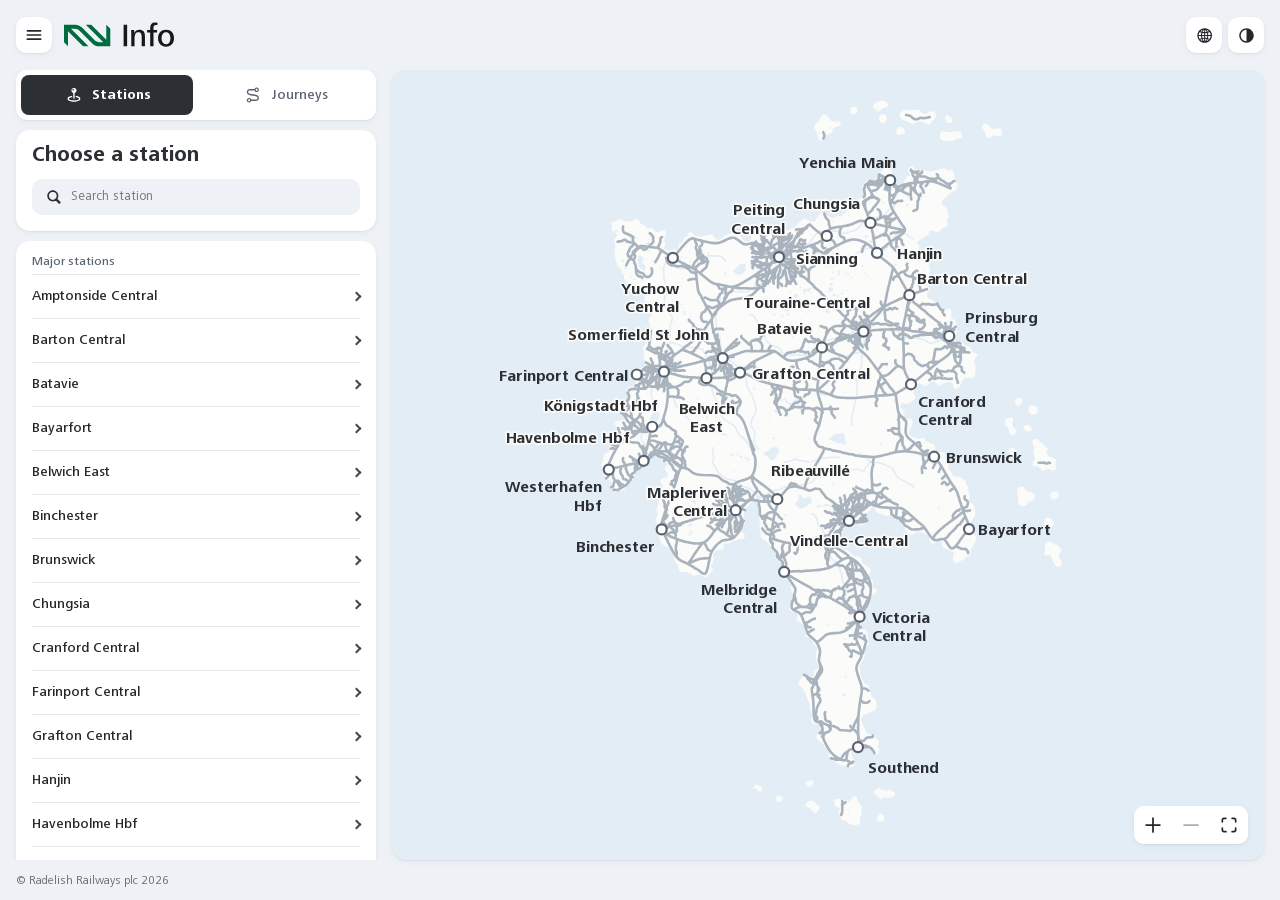
==== index.html @ b622cfc1 "Region release 3: Region East (Pinehurst) - Regio redrawn east of Touraine round Pinehurst: six desi" ====
<!doctype html>
<html lang="en">
<head>
<meta charset="utf-8">
<meta name="viewport" content="width=device-width,initial-scale=1">
<meta name="theme-color" content="#FFFFFF">
<script>
/* Apply the persisted or system appearance before rendering to avoid a flash. */
(function(){
  const choices=['light','dark','system'];
  let selected='system';
  try{
    const stored=localStorage.getItem('rr-info-appearance');
    if(choices.includes(stored))selected=stored;
  }catch(_){}
  const dark=selected==='dark'||(selected==='system'&&window.matchMedia('(prefers-color-scheme: dark)').matches);
  document.documentElement.dataset.appearance=selected;
  document.documentElement.dataset.theme=dark?'dark':'light';
  document.documentElement.style.colorScheme=dark?'dark':'light';
})();
</script>
<title>RR Info</title>
<link rel="preload" href="fonts/FrutigerNext-Regular.woff2" as="font" type="font/woff2" crossorigin>
<link rel="preload" href="fonts/FrutigerNext-Medium.woff2" as="font" type="font/woff2" crossorigin>
<link rel="preload" href="fonts/FrutigerNext-Bold.woff2" as="font" type="font/woff2" crossorigin>
<link rel="icon" type="image/png" sizes="32x32" href="[data-uri]">
<link rel="icon" type="image/svg+xml" sizes="any" href="[data-uri]">
<link rel="apple-touch-icon" sizes="180x180" href="[data-uri]">

<link rel="stylesheet" href="css/app.css?v=0f3c1d85"><link rel="stylesheet" href="css/shapes.css?v=31c1ca7d">
<meta name="rr-preview" content="full-site, unpublished concept">
</head>
<body>
<svg id="rr-pictogram-sprite" xmlns="http://www.w3.org/2000/svg" aria-hidden="true" focusable="false" width="0" height="0" style="position:absolute;overflow:hidden;pointer-events:none"><symbol id="rr-service-mark" viewBox="0 0 108 50"><path d="M50.4848433,0 L63.0987288,0 L97.9305582,34.9063025 L97.9305582,0.158305761 L107.189542,9.43090027 L107.189542,50 L81.5520711,50 C75.5336399,50 69.7633604,47.601465 65.5182791,43.3352255 L36.6537638,14.3268445 C33.5247198,11.1822049 29.2711127,9.41477266 24.8349349,9.41595869 L16.2298906,9.41825928 L56.7047019,50 L44.0907561,50 L9.25892666,15.0936975 L9.25892666,49.8416931 L0,40.5690999 L0,0 L25.6698361,0 C31.6889577,0 37.4598404,2.39908378 41.7050329,6.66618646 L70.5614481,35.6715349 C73.6905759,38.8168126 77.9446307,40.5846494 82.3813199,40.5834612 L90.9596543,40.5811638 L50.4848433,0 Z" fill="currentColor"/></symbol><symbol id="rr-ui-train-information" viewBox="0 0 32 32">
    <g id="train-information" stroke="none" fill="none" fill-rule="nonzero">
        <path d="M23.6664523,13.8659695 C24.4453004,13.8659695 25.1770553,13.7183506 25.8617172,13.4231129 C26.546379,13.1278751 27.1504391,12.7194327 27.6738975,12.1977856 C28.1973559,11.6761384 28.6067039,11.0720783 28.9019417,10.3856052 C29.1971795,9.69913215 29.3447984,8.96647154 29.3447984,8.18762344 C29.3447984,7.41239788 29.1971795,6.68154855 28.9019417,5.99507545 C28.6067039,5.30860235 28.1973559,4.70454224 27.6738975,4.18289514 C27.1504391,3.66124803 26.5454734,3.25189996 25.8590003,2.95485091 C25.1725272,2.65780187 24.4398666,2.50927734 23.6610184,2.50927734 C22.8857929,2.50927734 22.1549436,2.65780187 21.4684705,2.95485091 C20.7819974,3.25189996 20.1779373,3.66124803 19.6562902,4.18289514 C19.134643,4.70454224 18.7262006,5.30860235 18.4309628,5.99507545 C18.1357251,6.68154855 17.9881062,7.41239788 17.9881062,8.18762344 C17.9881062,8.96647154 18.1357251,9.69913215 18.4309628,10.3856052 C18.7262006,11.0720783 19.1355487,11.6761384 19.6590071,12.1977856 C20.1824654,12.7194327 20.7865255,13.1278751 21.4711874,13.4231129 C22.1558492,13.7183506 22.8876042,13.8659695 23.6664523,13.8659695 Z M23.6664523,12.5944547 C23.057864,12.5944547 22.4873125,12.4803444 21.9547977,12.2521238 C21.422283,12.0239032 20.9549741,11.7087414 20.5528711,11.3066384 C20.1507681,10.9045354 19.8356063,10.4372266 19.6073857,9.90471182 C19.3791651,9.37219707 19.2650548,8.79983427 19.2650548,8.18762344 C19.2650548,7.57903515 19.3791651,7.00848362 19.6073857,6.47596887 C19.8356063,5.94345412 20.1498625,5.47523962 20.5501542,5.07132536 C20.9504459,4.66741111 21.4168491,4.35224932 21.9493639,4.12583999 C22.4818786,3.89943065 23.0524302,3.78622599 23.6610184,3.78622599 C24.2732293,3.78622599 24.8455921,3.89943065 25.3781068,4.12583999 C25.9106216,4.35224932 26.3788361,4.66741111 26.7827503,5.07132536 C27.1866646,5.47523962 27.5018264,5.94345412 27.7282357,6.47596887 C27.9546451,7.00848362 28.0678497,7.57903515 28.0678497,8.18762344 C28.0678497,8.79983427 27.9546451,9.37219707 27.7282357,9.90471182 C27.5018264,10.4372266 27.1875702,10.9045354 26.7854673,11.3066384 C26.3833643,11.7087414 25.9151498,12.0239032 25.3808237,12.2521238 C24.8464977,12.4803444 24.2750406,12.5944547 23.6664523,12.5944547 Z M22.6992316,11.1110208 L24.8944965,11.1110208 C25.0285308,11.1110208 25.1399242,11.0693614 25.2286767,10.9860428 C25.3174291,10.9027242 25.3618054,10.7940477 25.3618054,10.6600134 C25.3618054,10.5332241 25.3174291,10.4263589 25.2286767,10.3394177 C25.1399242,10.2524766 25.0285308,10.209006 24.8944965,10.209006 L24.3511141,10.209006 L24.3511141,7.80182193 C24.3511141,7.62431701 24.3076435,7.48303759 24.2207023,7.37798366 C24.1337611,7.27292973 24.0069719,7.22040276 23.8403346,7.22040276 L22.7970404,7.22040276 C22.6666287,7.22040276 22.5561409,7.26296772 22.4655772,7.34809763 C22.3750134,7.43322753 22.3297316,7.5391871 22.3297316,7.66597633 C22.3297316,7.80001066 22.3750134,7.90959277 22.4655772,7.99472268 C22.5561409,8.07985259 22.6666287,8.12241755 22.7970404,8.12241755 L23.3241214,8.12241755 L23.3241214,10.209006 L22.6992316,10.209006 C22.5688198,10.209006 22.4583321,10.2524766 22.3677683,10.3394177 C22.2772046,10.4263589 22.2319227,10.5332241 22.2319227,10.6600134 C22.2319227,10.7940477 22.2772046,10.9027242 22.3677683,10.9860428 C22.4583321,11.0693614 22.5688198,11.1110208 22.6992316,11.1110208 Z M23.644717,6.42163063 C23.8620699,6.42163063 24.0450087,6.34646273 24.1935332,6.19612694 C24.3420577,6.04579114 24.41632,5.86556931 24.41632,5.65546145 C24.41632,5.43810849 24.3420577,5.25426411 24.1935332,5.10392831 C24.0450087,4.95359251 23.8620699,4.87842461 23.644717,4.87842461 C23.4346091,4.87842461 23.2543873,4.95359251 23.1040515,5.10392831 C22.9537157,5.25426411 22.8785478,5.43810849 22.8785478,5.65546145 C22.8785478,5.86556931 22.9537157,6.04579114 23.1040515,6.19612694 C23.2543873,6.34646273 23.4346091,6.42163063 23.644717,6.42163063 Z M6.23046301,26.1959568 L14.6610332,26.1959568 C15.1604202,26.1959568 15.585999,26.0938218 15.9377696,25.8895517 C16.2895403,25.6852816 16.5584914,25.4002181 16.744623,25.0343612 C16.9307547,24.6685043 17.0238205,24.2423659 17.0238205,23.755946 L17.0238205,18.2827963 C17.0238205,17.6095115 17.0005878,16.9740281 16.9541224,16.376346 C16.907657,15.778664 16.846295,15.227949 16.7700362,14.7242011 C16.6937774,14.2204532 16.6094142,13.7714874 16.5169466,13.3773036 C16.403639,12.8532946 16.2229296,12.3959349 15.9748184,12.0052244 C15.7267072,11.6145139 15.4112521,11.2995798 15.0284531,11.0604221 C14.6456541,10.8212644 14.1929834,10.6699625 13.6704409,10.6065164 C13.3916487,10.5718604 12.9672277,10.5366833 12.3971779,10.5009852 C11.8271281,10.4652872 11.1766322,10.4474382 10.4456902,10.4474382 C9.7156745,10.4474382 9.06564173,10.4652872 8.49559191,10.5009852 C7.92554209,10.5366833 7.50065796,10.5718604 7.22093952,10.6065164 C6.69530967,10.6699625 6.24086368,10.8212644 5.85760157,11.0604221 C5.47433945,11.2995798 5.15988776,11.6145139 4.91424649,12.0052244 C4.66860523,12.3959349 4.48870629,12.8532946 4.37454968,13.3773036 C4.27799124,13.7714874 4.19158263,14.2204532 4.11532385,14.7242011 C4.03906507,15.227949 3.9787257,15.778664 3.93430573,16.376346 C3.88988577,16.9740281 3.86767578,17.6095115 3.86767578,18.2827963 L3.86767578,23.755946 C3.86767578,24.2423659 3.9607223,24.6685043 4.14681533,25.0343612 C4.33290837,25.4002181 4.60184021,25.6852816 4.95361084,25.8895517 C5.30538148,26.0938218 5.73099887,26.1959568 6.23046301,26.1959568 Z M10.4456902,21.1451634 C9.55813992,21.1402236 8.74995508,21.1206957 8.02113571,21.08658 C7.29231635,21.0524642 6.72784315,21.0111702 6.32771611,20.9626981 C6.09006349,20.9312066 5.91684105,20.8416527 5.8080488,20.6940364 C5.69925654,20.5464201 5.64486041,20.3607322 5.64486041,20.1369729 L5.64486041,18.3362855 C5.64486041,17.8427646 5.65967993,17.3815649 5.68931897,16.9526864 C5.71895801,16.523808 5.75531214,16.14948 5.79838138,15.8297026 C5.84145061,15.5099251 5.88093073,15.2662907 5.91682176,15.0987992 C5.95549144,14.9185722 6.03146078,14.7684667 6.14472977,14.6484826 C6.25799875,14.5284986 6.40227682,14.4577006 6.57756395,14.4360888 C6.99382266,14.3858414 7.4984003,14.3473454 8.09129688,14.3206008 C8.68419346,14.2938562 9.46899124,14.2775894 10.4456902,14.2718005 C11.4196878,14.2695622 12.2015718,14.2838221 12.7913424,14.3145803 C13.381113,14.3453385 13.8805385,14.3858414 14.289619,14.4360888 C14.4730106,14.4577006 14.6223636,14.5284986 14.7376779,14.6484826 C14.8529923,14.7684667 14.9299458,14.9185722 14.9685383,15.0987992 C15.0044293,15.2662907 15.0439287,15.5099251 15.0870366,15.8297026 C15.1301444,16.14948 15.1665178,16.523808 15.1961568,16.9526864 C15.2257959,17.3815649 15.2406154,17.8427646 15.2406154,18.3362855 L15.2406154,20.1369729 C15.2406154,20.364823 15.1862193,20.5525563 15.077427,20.7001726 C14.9686348,20.8477889 14.7953737,20.9352974 14.5576439,20.9626981 C13.9970493,21.0232883 13.35213,21.0686345 12.6228861,21.0987366 C11.8936422,21.1288388 11.1679103,21.1443144 10.4456902,21.1451634 Z M6.91054004,24.5190355 C6.61360935,24.5190355 6.36779442,24.4212228 6.17309525,24.2255975 C5.97839609,24.0299721 5.88104651,23.7816872 5.88104651,23.4807429 C5.88104651,23.1797986 5.97862765,22.9317453 6.17378992,22.736583 C6.36895219,22.5414208 6.61453557,22.4438396 6.91054004,22.4438396 C7.21140717,22.4438396 7.46044458,22.5414208 7.65765225,22.736583 C7.85485993,22.9317453 7.95346376,23.1797986 7.95346376,23.4807429 C7.95346376,23.7816872 7.85385652,24.0299721 7.65464204,24.2255975 C7.45542755,24.4212228 7.20739355,24.5190355 6.91054004,24.5190355 Z M13.9701889,24.525056 C13.6724092,24.525056 13.4229087,24.4252365 13.2216874,24.2255975 C13.0204661,24.0259585 12.9198554,23.7776736 12.9198554,23.4807429 C12.9198554,23.1838894 13.0204661,22.9358554 13.2216874,22.7366409 C13.4229087,22.5374264 13.6724092,22.4378192 13.9701889,22.4378192 C14.2670424,22.4378192 14.5148448,22.5374264 14.7135962,22.7366409 C14.9123476,22.9358554 15.0117233,23.1838894 15.0117233,23.4807429 C15.0117233,23.7776736 14.9111126,24.0259585 14.7098913,24.2255975 C14.50867,24.4252365 14.2621026,24.525056 13.9701889,24.525056 Z M8.51753175,13.0249926 C8.36115494,13.0249926 8.23518901,12.976424 8.13963398,12.8792867 C8.04407895,12.7821493 7.99630144,12.6549292 7.99630144,12.4976261 C7.99630144,12.3443367 8.04407895,12.2196829 8.13963398,12.1236648 C8.23518901,12.0276467 8.36115494,11.9796376 8.51753175,11.9796376 L12.3678283,11.9796376 C12.5242823,11.9796376 12.6515025,12.0276467 12.7494888,12.1236648 C12.8474752,12.2196829 12.8964684,12.3443367 12.8964684,12.4976261 C12.8964684,12.6540801 12.8474752,12.781088 12.7494888,12.8786499 C12.6515025,12.9762117 12.5242823,13.0249926 12.3678283,13.0249926 L8.51753175,13.0249926 Z M5.09318062,29.5092773 L5.55976395,29.5092773 C5.77642224,29.5092773 5.94229281,29.4135294 6.05737564,29.2220334 L8.28678719,25.6299206 L6.66902818,25.6299206 L4.71481975,28.7694591 C4.64427266,28.8823036 4.61496166,28.9955919 4.62688674,29.109324 C4.63881182,29.2230561 4.68487197,29.318148 4.76506719,29.3945997 C4.8452624,29.4710515 4.95463355,29.5092773 5.09318062,29.5092773 Z M5.8239682,28.5538814 L15.0312897,28.5538814 L15.0312897,27.3106626 L5.8239682,27.3106626 L5.8239682,28.5538814 Z M15.3002408,29.5092773 L15.731512,29.5092773 C15.8668173,29.5092773 15.9760727,29.4698165 16.0592781,29.3908948 C16.1424835,29.3119732 16.1908399,29.2148359 16.2043473,29.0994829 C16.2178547,28.9841299 16.1870579,28.865979 16.1119569,28.7450301 L14.1848404,25.6299206 L12.5670814,25.6299206 L14.7964929,29.2220334 C14.9165156,29.4135294 15.0844316,29.5092773 15.3002408,29.5092773 Z" id="Combined-Shape" fill="currentColor"></path>
    </g></symbol><symbol id="rr-ui-info" viewBox="0 0 32 32">
    <g id="information" stroke="none" fill="none" fill-rule="nonzero">
        <path d="M16,28 C17.645933,28 19.1923445,27.6880383 20.6392344,27.0641148 C22.0861244,26.4401914 23.3626794,25.5770335 24.4688995,24.4746411 C25.5751196,23.3722488 26.4401914,22.0956938 27.0641148,20.6449761 C27.6880383,19.1942584 28,17.645933 28,16 C28,14.3617225 27.6880383,12.8172249 27.0641148,11.3665072 C26.4401914,9.91578947 25.5751196,8.63923445 24.4688995,7.53684211 C23.3626794,6.43444976 22.0842105,5.56937799 20.6334928,4.94162679 C19.1827751,4.3138756 17.6344498,4 15.9885167,4 C14.3502392,4 12.8057416,4.3138756 11.3550239,4.94162679 C9.90430622,5.56937799 8.6277512,6.43444976 7.52535885,7.53684211 C6.42296651,8.63923445 5.55980861,9.91578947 4.93588517,11.3665072 C4.31196172,12.8172249 4,14.3617225 4,16 C4,17.645933 4.31196172,19.1942584 4.93588517,20.6449761 C5.55980861,22.0956938 6.42488038,23.3722488 7.53110048,24.4746411 C8.63732057,25.5770335 9.9138756,26.4401914 11.3607656,27.0641148 C12.8076555,27.6880383 14.354067,28 16,28 Z M16,25.3129187 C14.7138756,25.3129187 13.508134,25.0717703 12.3827751,24.5894737 C11.2574163,24.107177 10.2698565,23.4411483 9.42009569,22.5913876 C8.57033493,21.7416268 7.90430622,20.754067 7.42200957,19.6287081 C6.93971292,18.5033493 6.69856459,17.2937799 6.69856459,16 C6.69856459,14.7138756 6.93971292,13.508134 7.42200957,12.3827751 C7.90430622,11.2574163 8.56842105,10.2679426 9.41435407,9.41435407 C10.2602871,8.56076555 11.245933,7.89473684 12.3712919,7.41626794 C13.4966507,6.93779904 14.7023923,6.69856459 15.9885167,6.69856459 C17.2822967,6.69856459 18.491866,6.93779904 19.6172249,7.41626794 C20.7425837,7.89473684 21.7320574,8.56076555 22.5856459,9.41435407 C23.4392344,10.2679426 24.1052632,11.2574163 24.5837321,12.3827751 C25.062201,13.508134 25.3014354,14.7138756 25.3014354,16 C25.3014354,17.2937799 25.062201,18.5033493 24.5837321,19.6287081 C24.1052632,20.754067 23.4411483,21.7416268 22.5913876,22.5913876 C21.7416268,23.4411483 20.7521531,24.107177 19.6229665,24.5894737 C18.4937799,25.0717703 17.2861244,25.3129187 16,25.3129187 Z M13.9559809,22.1779904 L18.5952153,22.1779904 C18.8784689,22.1779904 19.1138756,22.0899522 19.3014354,21.9138756 C19.4889952,21.737799 19.5827751,21.508134 19.5827751,21.2248804 C19.5827751,20.9569378 19.4889952,20.7311005 19.3014354,20.5473684 C19.1138756,20.3636364 18.8784689,20.2717703 18.5952153,20.2717703 L17.44689,20.2717703 L17.44689,15.184689 C17.44689,14.8095694 17.3550239,14.5110048 17.1712919,14.2889952 C16.9875598,14.0669856 16.7196172,13.9559809 16.3674641,13.9559809 L14.1626794,13.9559809 C13.8870813,13.9559809 13.6535885,14.045933 13.462201,14.2258373 C13.2708134,14.4057416 13.1751196,14.6296651 13.1751196,14.8976077 C13.1751196,15.1808612 13.2708134,15.4124402 13.462201,15.5923445 C13.6535885,15.7722488 13.8870813,15.862201 14.1626794,15.862201 L15.276555,15.862201 L15.276555,20.2717703 L13.9559809,20.2717703 C13.6803828,20.2717703 13.44689,20.3636364 13.2555024,20.5473684 C13.0641148,20.7311005 12.9684211,20.9569378 12.9684211,21.2248804 C12.9684211,21.508134 13.0641148,21.737799 13.2555024,21.9138756 C13.44689,22.0899522 13.6803828,22.1779904 13.9559809,22.1779904 Z M15.954067,12.2679426 C16.4133971,12.2679426 16.8,12.1090909 17.1138756,11.7913876 C17.4277512,11.4736842 17.584689,11.092823 17.584689,10.6488038 C17.584689,10.1894737 17.4277512,9.80095694 17.1138756,9.48325359 C16.8,9.16555024 16.4133971,9.00669856 15.954067,9.00669856 C15.5100478,9.00669856 15.1291866,9.16555024 14.8114833,9.48325359 C14.4937799,9.80095694 14.3349282,10.1894737 14.3349282,10.6488038 C14.3349282,11.092823 14.4937799,11.4736842 14.8114833,11.7913876 C15.1291866,12.1090909 15.5100478,12.2679426 15.954067,12.2679426 Z" id="Shape" fill="currentColor"></path>
    </g></symbol><symbol id="rr-ui-edit" viewBox="0 0 32 32">
    <g id="edit" stroke="none" fill="none" fill-rule="nonzero">
        <path d="M10.7727661,25.1743774 L22.0706787,25.1743774 C23.0588379,25.1743774 23.8279063,24.8927002 24.3778839,24.3293457 C24.9278615,23.7659912 25.2028503,22.9457804 25.2028503,21.8687134 L25.2028503,11.6611938 L22.9718628,13.8920288 L22.9718628,21.6297607 C22.9718628,22.0736898 22.8678996,22.4031016 22.6599731,22.6179962 C22.4520467,22.8328908 22.1882731,22.9403381 21.8686523,22.9403381 L10.978302,22.9403381 C10.5560404,22.9403381 10.2331645,22.8328908 10.0096741,22.6179962 C9.78618368,22.4031016 9.67443848,22.0736898 9.67443848,21.6297607 L9.67443848,10.9632568 C9.67443848,10.5172933 9.78618368,10.1857452 10.0096741,9.96861267 C10.2331645,9.7514801 10.5560404,9.64291382 10.978302,9.64291382 L18.8048401,9.64291382 L21.0358276,7.41192627 L10.7727661,7.41192627 C9.69122314,7.41192627 8.86544291,7.69306946 8.29542542,8.25535583 C7.72540792,8.81764221 7.44039917,9.63838704 7.44039917,10.7175903 L7.44039917,21.8687134 C7.44039917,22.9457804 7.72540792,23.7659912 8.29542542,24.3293457 C8.86544291,24.8927002 9.69122314,25.1743774 10.7727661,25.1743774 Z M14.5995178,18.4627991 L16.6615906,17.6110535 L25.3218689,8.95733643 L23.6932983,7.33898926 L15.0365295,15.9927063 L14.1576233,18.0079346 C14.1000468,18.1461792 14.1272583,18.2693939 14.2392578,18.3775787 C14.3512573,18.4857635 14.471344,18.5141703 14.5995178,18.4627991 Z M26.0198059,8.26611328 L26.7879333,7.46609497 C26.9856873,7.253184 27.0913544,7.01311239 27.1049347,6.74588013 C27.118515,6.47864787 27.023173,6.24305216 26.8189087,6.03909302 L26.5479126,5.7520752 C26.3713175,5.57354736 26.1499125,5.49799093 25.8836975,5.52540588 C25.6174825,5.55282084 25.3823954,5.66423543 25.1784363,5.85964966 L24.3912354,6.6277771 L26.0198059,8.26611328 Z" id="Shape" fill="currentColor"></path>
    </g></symbol><symbol id="rr-ui-xmark" viewBox="0 0 32 32"><g stroke="none" fill="none" fill-rule="nonzero">
        <path d="M8.60604024,10.1821594 L21.9968483,23.5760193 C22.1591001,23.7382711 22.3511574,23.8466593 22.5730202,23.9011841 C22.794883,23.9557088 23.0178902,23.9552511 23.2420418,23.8998108 C23.4661934,23.8443705 23.6603615,23.7323201 23.8245461,23.5636597 C23.9888324,23.3973389 24.0986702,23.2032216 24.1540596,22.981308 C24.2094491,22.7593943 24.2110004,22.5380147 24.1587136,22.3171692 C24.1064268,22.0963236 23.9992084,21.904775 23.8370583,21.7425232 L10.4462502,8.35171509 C10.2880674,8.18915812 10.0974343,8.08173625 9.87435079,8.02944946 C9.65126729,7.97716268 9.42724284,7.97716268 9.20227742,8.02944946 C8.97731201,8.08173625 8.78268615,8.19327799 8.61839986,8.36407471 C8.45411356,8.528361 8.3453184,8.72247823 8.29201436,8.94642639 C8.23871032,9.17037455 8.23871032,9.39330546 8.29201436,9.61521912 C8.3453184,9.83713277 8.44999369,10.0261129 8.60604024,10.1821594 Z M8.60604024,21.745575 C8.44999369,21.903656 8.34419942,22.0931447 8.28865743,22.3140411 C8.23311543,22.5349375 8.23199646,22.7578684 8.28530049,22.9828339 C8.33860453,23.2077993 8.44963765,23.4024251 8.61839986,23.5667114 C8.78716207,23.7309977 8.98402588,23.8409119 9.20899129,23.8964539 C9.4339567,23.9519958 9.65686218,23.9519958 9.87770772,23.8964539 C10.0985533,23.8409119 10.2880674,23.7351176 10.4462502,23.579071 L23.8370583,10.1882629 C23.9992084,10.0261129 24.1075458,9.83408101 24.1620705,9.61216736 C24.2165953,9.3902537 24.2150439,9.16834005 24.1574166,8.94642639 C24.0997892,8.72451274 23.9888324,8.53141276 23.8245461,8.36712646 C23.6558856,8.19846598 23.4605985,8.08644104 23.2386849,8.03105164 C23.0167712,7.97566223 22.794883,7.97411092 22.5730202,8.02639771 C22.3511574,8.07868449 22.1591001,8.18814087 21.9968483,8.35476685 L8.60604024,21.745575 Z" fill="currentColor"></path>
    </g></symbol><symbol id="rr-ui-chevron-right" viewBox="0 0 32 32"><g stroke="none" fill="none" fill-rule="nonzero">
        <path d="M22.1113281,15.9492188 C22.1113281,16.1575521 22.0722656,16.3496094 21.9941406,16.5253906 C21.9160156,16.7011719 21.7923177,16.8704427 21.6230469,17.0332031 L14.1328125,24.3574219 C13.8723958,24.6178385 13.5566406,24.7480469 13.1855469,24.7480469 C12.9316406,24.7480469 12.7021484,24.6878255 12.4970703,24.5673828 C12.2919922,24.4469401 12.1276042,24.2841797 12.0039062,24.0791016 C11.8802083,23.8740234 11.8183594,23.6445312 11.8183594,23.390625 C11.8183594,23.0195312 11.9615885,22.6907552 12.2480469,22.4042969 L18.8886719,15.9492188 L12.2480469,9.49414063 C11.9615885,9.20768229 11.8183594,8.87890625 11.8183594,8.5078125 C11.8183594,8.26041667 11.8802083,8.03417969 12.0039062,7.82910156 C12.1276042,7.62402344 12.2919922,7.45963542 12.4970703,7.3359375 C12.7021484,7.21223958 12.9316406,7.15039062 13.1855469,7.15039062 C13.5566406,7.15039062 13.8723958,7.28059896 14.1328125,7.54101563 L21.6230469,14.8652344 C21.7858073,15.0279948 21.90625,15.1972656 21.984375,15.3730469 C22.0625,15.5488281 22.1048177,15.7408854 22.1113281,15.9492188 Z" fill="currentColor"></path>
    </g></symbol><symbol id="rr-ui-map" viewBox="0 0 32 32"><g stroke="none" fill="none" fill-rule="nonzero">
        <path d="M7.38517141,25.5874329 C7.57488902,25.5874329 7.75906261,25.5549316 7.93769217,25.4899292 C8.11632172,25.4249268 8.31677135,25.329305 8.53904104,25.203064 L13.1169829,22.7221375 L18.1339202,25.5238037 C18.5782561,25.7727254 19.0366302,25.8971863 19.5090423,25.8971863 C19.9743336,25.8971863 20.4153126,25.779541 20.8319793,25.5442505 L25.4787383,22.9191284 C25.8562407,22.7109985 26.1303395,22.4577026 26.3010345,22.1592407 C26.4717294,21.8607788 26.5570769,21.5075887 26.5570769,21.0996704 L26.5570769,8.01953125 C26.5570769,7.5686849 26.4234354,7.21056112 26.1561522,6.94515991 C25.8888691,6.67975871 25.5258371,6.54705811 25.0670562,6.54705811 C24.8753041,6.54705811 24.6906219,6.58263652 24.5130095,6.65379333 C24.3353972,6.72495015 24.1332692,6.82141113 23.9066253,6.94317627 L19.1760955,9.57363892 L14.1950164,6.60610962 C13.780079,6.36613973 13.3358448,6.24615479 12.8623137,6.24615479 C12.404957,6.24615479 11.9851368,6.35789998 11.6028533,6.58139038 L6.96387625,9.19995117 C6.59084972,9.41011556 6.31896353,9.65926615 6.14821768,9.94740295 C5.97747183,10.2355398 5.8920989,10.5858053 5.8920989,10.9981995 L5.8920989,24.1236572 C5.8920989,24.5789795 6.02574046,24.9367727 6.29302359,25.1970367 C6.56030671,25.4573008 6.92435598,25.5874329 7.38517141,25.5874329 Z M12.0462737,20.8353882 L8.33777761,22.8770142 C8.25405773,22.9198405 8.18457937,22.9412537 8.12934256,22.9412537 C8.06352631,22.9412537 8.01251109,22.9163055 7.9762969,22.8664093 C7.94008271,22.8165131 7.92197561,22.7522481 7.92197561,22.6736145 L7.92197561,11.5955811 C7.92197561,11.4392293 7.95050955,11.3129628 8.00757742,11.2167816 C8.06464529,11.1206004 8.16520071,11.0327861 8.30924368,10.9533386 L11.7534575,8.96511841 C11.8061512,8.93673706 11.8560475,8.90934753 11.9031463,8.88294983 C11.9502451,8.85655212 11.9979542,8.8291626 12.0462737,8.80078125 L12.0462737,20.8353882 Z M14.1255889,20.7937317 L14.1255889,9.05834961 C14.1776722,9.08439128 14.2292469,9.11206055 14.280313,9.14135742 C14.3313791,9.1706543 14.3829538,9.20056152 14.4350371,9.2310791 L18.3235869,11.5472107 L18.3235869,23.1419067 C18.2622466,23.1090495 18.1993804,23.0762685 18.1349883,23.0435638 C18.0705962,23.0108592 18.00773,22.9770101 17.9463897,22.9420166 L14.1255889,20.7937317 Z M20.4030547,23.2558899 L20.4030547,11.3073425 L24.1083465,9.2852478 C24.1796559,9.24649048 24.2386565,9.22711182 24.2853484,9.22711182 C24.3576751,9.22711182 24.4160654,9.25096639 24.4605193,9.29867554 C24.5049733,9.34638468 24.5272002,9.40762329 24.5272002,9.48239136 L24.5272002,20.4647522 C24.5272002,20.6211039 24.4981577,20.7484385 24.4400725,20.846756 C24.3819874,20.9450734 24.2819406,21.0340068 24.1399322,21.1135559 L20.8486114,23.0086975 C20.7769968,23.0521342 20.703246,23.0944265 20.6273589,23.1355743 C20.5514719,23.1767222 20.4767038,23.2168274 20.4030547,23.2558899 Z" fill="currentColor"></path>
    </g></symbol><symbol id="rr-ui-change-trains" viewBox="0 0 32 32"><path d="M8.27518082,19.6503906 L10.4902992,19.6503906 L10.4902992,12.0097046 C10.4902992,11.2190959 10.7053464,10.5897725 11.1354408,10.1217346 C11.5655352,9.6536967 12.1176999,9.41967773 12.791935,9.41967773 C13.4706459,9.41967773 14.0284055,9.65257772 14.4652138,10.1183777 C14.902022,10.5841777 15.1204262,11.21462 15.1204262,12.0097046 L15.1204262,18.6930542 C15.1204262,19.6762288 15.3144925,20.5407664 15.7026253,21.2866669 C16.090758,22.0325673 16.6264432,22.6144358 17.3096809,23.0322723 C17.9929187,23.4501088 18.7754148,23.6590271 19.6571693,23.6590271 C20.5637449,23.6590271 21.3553963,23.4516602 22.0321236,23.0369263 C22.7088509,22.6221924 23.2349993,22.0418752 23.610569,21.2959747 C23.9861387,20.5500743 24.1739235,19.6824341 24.1739235,18.6930542 L24.1739235,11.0067444 L21.9589577,11.0067444 L21.9589577,18.8482361 C21.9589577,19.6345723 21.7439105,20.261734 21.3138161,20.7297211 C20.8837217,21.1977081 20.3315061,21.4317017 19.6571693,21.4317017 C18.9784584,21.4317017 18.4207242,21.1999207 17.9839668,20.7363586 C17.5472094,20.2727966 17.3288307,19.6434224 17.3288307,18.8482361 L17.3288307,12.1680908 C17.3288307,11.1828817 17.1347644,10.3173014 16.7466316,9.5713501 C16.3584989,8.82539876 15.8228137,8.2440389 15.139576,7.82727051 C14.4563382,7.41050212 13.6737912,7.20211792 12.791935,7.20211792 C11.8853594,7.20211792 11.0937335,7.40948486 10.417057,7.82421875 C9.74038061,8.23895264 9.21423213,8.81876119 8.8386116,9.56364441 C8.46299108,10.3085276 8.27518082,11.1766764 8.27518082,12.1680908 L8.27518082,19.6503906 Z M20.4562721,11.6096191 L25.6834755,11.6096191 C26.0759315,11.6096191 26.323302,11.478241 26.4255867,11.2154846 C26.5278714,10.9527283 26.4598935,10.6569621 26.221653,10.328186 L23.7655983,6.89129639 C23.5722186,6.62660726 23.341404,6.4941864 23.0731544,6.49403368 C22.8049049,6.49388123 22.5761248,6.62630208 22.3868141,6.89129639 L19.917942,10.3214722 C19.6772601,10.6525879 19.6065356,10.950058 19.7057686,11.2138824 C19.8050016,11.4777069 20.0551694,11.6096191 20.4562721,11.6096191 Z M6.7657814,19.0876465 C6.36478043,19.0876465 6.11578242,19.2195587 6.01878738,19.4833832 C5.92179235,19.7472076 5.99139786,20.0424398 6.22760391,20.3690796 L8.69647598,23.7992554 C8.89016088,24.0662842 9.12003454,24.1997223 9.38609695,24.1995698 C9.65215937,24.1994171 9.88188044,24.065979 10.0752602,23.7992554 L12.5378761,20.3625183 C12.7762184,20.0337423 12.8442218,19.7390696 12.7418861,19.4785004 C12.6395505,19.2179311 12.3921547,19.0876465 11.9996986,19.0876465 L6.7657814,19.0876465 Z" fill="currentColor"></path></symbol><symbol id="rr-ui-change" viewBox="0 0 32 32"><g stroke="none" fill="none" fill-rule="nonzero">
        <path d="M8.98457448,20.1238708 C9.16656097,19.8598938 9.38450734,19.7056529 9.63841359,19.6611481 C9.89231984,19.6166433 10.1512615,19.6889954 10.4152385,19.8782043 L12.3878948,21.2551575 C12.6518718,21.4449768 12.8074352,21.6651866 12.8545849,21.9157867 C12.9017345,22.1663869 12.8342652,22.4233704 12.652177,22.6867371 L10.1131145,26.3000183 C9.9310263,26.5568746 9.7143515,26.7074025 9.46309011,26.7516022 C9.21182871,26.7958018 8.9548707,26.7268575 8.69221608,26.5447693 L6.70979421,25.1678162 C6.44581716,24.9786072 6.2915508,24.7587026 6.24699514,24.5081024 C6.20243947,24.2575022 6.27476613,24.0002136 6.46397512,23.7362366 L8.98457448,20.1238708 Z M13.1966106,17.249115 L14.0996258,17.8704529 L10.8316509,22.5429993 L9.92863576,21.9021301 L13.1966106,17.249115 Z M14.2426006,26.4338379 C14.0494243,26.661499 13.8276378,26.7769572 13.5772411,26.7802124 C13.3268444,26.7834676 13.1048799,26.7067159 12.9113476,26.5499573 C12.7178152,26.3931986 12.6028403,26.1895955 12.5664226,25.9391479 C12.530005,25.6887004 12.6314759,25.4236043 12.8708355,25.1438599 L15.766801,21.7159729 L16.2396709,19.4924622 L17.8467266,21.4918213 L17.6196758,22.1635132 C17.5597596,22.3340047 17.5080323,22.4638316 17.4644939,22.5529938 C17.4209555,22.642156 17.3266053,22.7729492 17.1814434,22.9453735 L14.2426006,26.4338379 Z M21.3602153,26.1370544 L19.3166057,21.9984131 C19.2704225,21.918457 19.2325298,21.8460795 19.2029278,21.7812805 C19.1733257,21.7164815 19.1096966,21.6225382 19.0120403,21.4994507 L17.0369426,19.0224915 C16.6601523,18.5527242 16.4014649,18.146052 16.2608806,17.802475 C16.1202963,17.4588979 16.0698406,17.0192159 16.1095134,16.483429 L16.2746135,14.3659668 C16.287024,14.2357585 16.2265992,14.143926 16.0933391,14.0904694 C15.960079,14.0370127 15.833482,14.0666402 15.7135479,14.1793518 L15.0137798,14.8037415 L14.7980205,17.3318176 C14.7654684,17.6441142 14.6685497,17.8807526 14.5072643,18.0417328 C14.3459789,18.202713 14.125464,18.2727763 13.8457195,18.2519226 C13.5725872,18.2395121 13.3604137,18.1380412 13.2091991,17.9475098 C13.0579845,17.7569784 12.992448,17.5150248 13.0125896,17.2216492 L13.1902019,14.9116211 C13.2169557,14.5928141 13.2799236,14.3210042 13.3791057,14.0961914 C13.4782879,13.8713786 13.6495932,13.6379191 13.8930217,13.395813 L15.3877727,11.9312744 C15.8602866,11.4658813 16.2958487,11.1062826 16.6944591,10.852478 C17.0930696,10.5986735 17.5526897,10.4717712 18.0733196,10.4717712 C18.764441,10.4717712 19.2972271,10.6990509 19.6716778,11.1536102 C20.0461284,11.6081696 20.2073121,12.1734823 20.1552288,12.8495483 L19.9579326,15.6719666 C19.9253806,16.1758118 19.8705761,16.6130778 19.7935192,16.9837646 C19.7164623,17.3544515 19.5939088,17.7932434 19.4258587,18.3001404 L19.3329326,18.5474854 L20.5946819,20.3374939 C20.6882691,20.4720764 20.7856965,20.6177979 20.886964,20.7746582 C20.9882315,20.9315186 21.0749777,21.0854289 21.1472027,21.2363892 L23.140916,25.2755432 C23.3074403,25.6085917 23.3391531,25.898407 23.2360546,26.144989 C23.132956,26.391571 22.962846,26.5681915 22.7257244,26.6748505 C22.4886028,26.7815094 22.2399608,26.7966156 21.9797985,26.7201691 C21.7196361,26.6437225 21.5131084,26.449351 21.3602153,26.1370544 Z M24.7670452,14.2863159 C25.0610312,14.2863159 25.3012045,14.3682556 25.4875652,14.532135 C25.6739259,14.6960144 25.7671062,14.9116211 25.7671062,15.1789551 C25.7671062,15.4580892 25.6755535,15.6781464 25.492448,15.8391266 C25.3093425,16.0001068 25.0675416,16.0805969 24.7670452,16.0805969 L22.6639263,16.0805969 C22.3730938,16.0805969 22.1434236,16.0503591 21.9749157,15.9898834 C21.8064078,15.9294078 21.6418417,15.8174337 21.4812175,15.6539612 L20.9181682,15.1095276 L21.0789959,12.6887207 L22.5153057,14.2863159 L24.7670452,14.2863159 Z M19.1827862,9.60446167 C18.8000957,9.60446167 18.4535686,9.51191711 18.1432049,9.326828 C17.8328411,9.14173889 17.5850892,8.89253743 17.3999492,8.57922363 C17.2148093,8.26590983 17.1222393,7.92085775 17.1222393,7.54406738 C17.1222393,7.16137695 17.2148093,6.81484985 17.3999492,6.50448608 C17.5850892,6.19412231 17.8328411,5.94637044 18.1432049,5.76123047 C18.4535686,5.57609049 18.8000957,5.48352051 19.1827862,5.48352051 C19.5594748,5.48352051 19.904476,5.57609049 20.2177898,5.76123047 C20.5311036,5.94637044 20.7803305,6.19412231 20.9654705,6.50448608 C21.1506105,6.81484985 21.2431804,7.16137695 21.2431804,7.54406738 C21.2431804,7.92085775 21.1506105,8.26590983 20.9654705,8.57922363 C20.7803305,8.89253743 20.5311036,9.14173889 20.2177898,9.326828 C19.904476,9.51191711 19.5594748,9.60446167 19.1827862,9.60446167 Z" fill="currentColor"></path>
    </g></symbol><symbol id="rr-ui-message" viewBox="0 0 32 32"><g stroke="none" fill="none" fill-rule="nonzero">
        <path d="M11.6627655,26.9746094 C11.9687551,26.9746094 12.256841,26.9013672 12.5270233,26.7548828 C12.7972056,26.6083984 13.1178436,26.3723958 13.4889374,26.046875 L16.8092499,23.1171875 L22.3951874,23.1171875 C23.3847707,23.1171875 24.2278697,22.930013 24.9244843,22.5556641 C25.6210988,22.1813151 26.154953,21.6458333 26.5260468,20.9492187 C26.8971405,20.2526042 27.0826874,19.4160156 27.0826874,18.4394531 L27.0826874,10.7539063 C27.0826874,9.77734375 26.8971405,8.94075521 26.5260468,8.24414062 C26.154953,7.54752604 25.6210988,7.01204427 24.9244843,6.63769531 C24.2278697,6.26334635 23.3847707,6.07617188 22.3951874,6.07617188 L10.0514374,6.07617188 C9.06185404,6.07617188 8.21875509,6.26334635 7.5221405,6.63769531 C6.82552592,7.01204427 6.29167175,7.54752604 5.920578,8.24414062 C5.54948425,8.94075521 5.36393738,9.77734375 5.36393738,10.7539063 L5.36393738,18.4394531 C5.36393738,19.4160156 5.55273946,20.2526042 5.93034363,20.9492187 C6.30794779,21.6458333 6.83854675,22.1813151 7.5221405,22.5556641 C8.20573425,22.930013 9.0065155,23.1171875 9.92448425,23.1171875 L10.2760468,23.1171875 L10.2760468,25.4023438 C10.2760468,25.890625 10.3997447,26.2747396 10.6471405,26.5546875 C10.8945363,26.8346354 11.233078,26.9746094 11.6627655,26.9746094 Z M12.2096405,24.484375 L12.2096405,21.7402344 C12.2096405,21.4277344 12.1396535,21.2080078 11.9996796,21.0810547 C11.8597056,20.9541016 11.6464895,20.890625 11.3600311,20.890625 L10.1588593,20.890625 C9.29297384,20.890625 8.65007019,20.6741536 8.23014832,20.2412109 C7.81022644,19.8082682 7.6002655,19.1686198 7.6002655,18.3222656 L7.6002655,10.8613281 C7.6002655,10.0214844 7.81022644,9.38509115 8.23014832,8.95214844 C8.65007019,8.51920573 9.29297384,8.30273438 10.1588593,8.30273438 L22.2975311,8.30273438 C23.1503957,8.30273438 23.7900441,8.51920573 24.2164764,8.95214844 C24.6429087,9.38509115 24.8561249,10.0214844 24.8561249,10.8613281 L24.8561249,18.3222656 C24.8561249,19.1686198 24.6429087,19.8082682 24.2164764,20.2412109 C23.7900441,20.6741536 23.1503957,20.890625 22.2975311,20.890625 L16.6725311,20.890625 C16.3535207,20.890625 16.0996145,20.9280599 15.9108124,21.0029297 C15.7220103,21.0777995 15.5169322,21.2259115 15.295578,21.4472656 L12.2096405,24.484375 Z M16.2233124,16.0957031 C16.8352915,16.0957031 17.1510468,15.7832031 17.170578,15.1582031 L17.326828,10.8027344 C17.3398488,10.4902344 17.2421926,10.2330729 17.0338593,10.03125 C16.8255259,9.82942708 16.5520884,9.72851562 16.2135468,9.72851562 C15.8750051,9.72851562 15.6031952,9.82779948 15.3981171,10.0263672 C15.1930389,10.2249349 15.1002655,10.4804687 15.1197968,10.7929687 L15.2565155,15.1679687 C15.2825572,15.7864583 15.6048228,16.0957031 16.2233124,16.0957031 Z M16.2233124,19.3867188 C16.561854,19.3867188 16.84994,19.2841797 17.0875702,19.0791016 C17.3252004,18.8740234 17.4440155,18.6054688 17.4440155,18.2734375 C17.4440155,17.9414062 17.326828,17.671224 17.092453,17.4628906 C16.858078,17.2545573 16.5683645,17.1503906 16.2233124,17.1503906 C15.8847707,17.1503906 15.5950572,17.2545573 15.3541718,17.4628906 C15.1132863,17.671224 14.9928436,17.9414062 14.9928436,18.2734375 C14.9928436,18.5989583 15.1132863,18.8658854 15.3541718,19.0742188 C15.5950572,19.2825521 15.8847707,19.3867188 16.2233124,19.3867188 Z" fill="currentColor"></path>
    </g></symbol><symbol id="rr-ui-clockwise" viewBox="0 0 32 32"><g stroke="none" fill="none" fill-rule="nonzero">
        <path d="M18.425983,10.3913574 L19.304584,8.54733276 C18.7627953,8.32363892 18.1962873,8.15200297 17.6050601,8.03242493 C17.0138329,7.91284688 16.4255048,7.85305786 15.840076,7.85305786 C14.6194746,7.85305786 13.4794904,8.07911682 12.4201236,8.53123474 C11.3607567,8.98335266 10.4320305,9.60949707 9.63394499,10.409668 C8.83585946,11.2098389 8.21126636,12.1416423 7.76016569,13.2050781 C7.30906502,14.268514 7.08351469,15.4083455 7.08351469,16.6245728 C7.08351469,17.8495483 7.31112496,18.9953308 7.7663455,20.0619202 C8.22156604,21.1285095 8.85183032,22.0660604 9.65713835,22.8745728 C10.4624464,23.6830851 11.3983696,24.3143667 12.4649081,24.7684174 C13.5314466,25.2224681 14.6750166,25.4494934 15.895618,25.4494934 C17.1118452,25.4494934 18.2527194,25.2224681 19.3182406,24.7684174 C20.3837619,24.3143667 21.3202701,23.6830851 22.1277652,22.8745728 C22.9352603,22.0660604 23.5660332,21.1285095 24.0200839,20.0619202 C24.4741346,18.9953308 24.70116,17.8495483 24.70116,16.6245728 C24.70116,16.2891846 24.5953657,16.0155945 24.3837771,15.8038025 C24.1721886,15.5920105 23.9005822,15.4861145 23.5689578,15.4861145 C23.2419111,15.4861145 22.9780612,15.5920105 22.7774081,15.8038025 C22.576755,16.0155945 22.4764285,16.2891846 22.4764285,16.6245728 C22.4764285,17.5395915 22.3059878,18.3957876 21.9651065,19.193161 C21.6242251,19.9905345 21.1531609,20.6914724 20.5519137,21.2959747 C19.9506666,21.9004771 19.2519666,22.3715159 18.4558139,22.7090912 C17.6596611,23.0466665 16.8062625,23.2154541 15.895618,23.2154541 C14.9805992,23.2154541 14.1255221,23.0466665 13.3303866,22.7090912 C12.5352511,22.3715159 11.8370598,21.9004771 11.2358127,21.2959747 C10.6345655,20.6914724 10.1645439,19.9905345 9.82574797,19.193161 C9.48695199,18.3957876 9.317554,17.5395915 9.317554,16.6245728 C9.317554,15.7016195 9.48438342,14.8399811 9.81804228,14.0396576 C10.1517011,13.2393341 10.6155429,12.5380402 11.2095675,11.9357758 C11.8035922,11.3335114 12.4950697,10.8624471 13.2839999,10.522583 C14.0729302,10.1827189 14.9249555,10.0127869 15.840076,10.0127869 C16.3576541,10.0127869 16.8327365,10.0430247 17.2653232,10.1035004 C17.6979098,10.163976 18.0847964,10.2599284 18.425983,10.3913574 Z M15.6703982,14.365509 C15.9834069,14.365509 16.2371605,14.2638346 16.4316592,14.0604858 L20.4334292,10.0175171 C20.5510236,9.89992269 20.6381259,9.7737325 20.694736,9.63894653 C20.7513461,9.50416056 20.7796512,9.35879517 20.7796512,9.20285034 C20.7796512,8.89279175 20.6642439,8.62220256 20.4334292,8.39108276 L16.4316592,4.32141113 C16.2306501,4.10748291 15.9768964,4.0005188 15.6703982,4.0005188 C15.3645104,4.0005188 15.1073998,4.10794067 14.8990664,4.32278442 C14.6907331,4.53762817 14.5865664,4.80018107 14.5865664,5.11044312 C14.5865664,5.25763957 14.6137525,5.39242554 14.6681247,5.51480103 C14.7224968,5.63717651 14.7968326,5.74775187 14.8911319,5.8465271 L18.2958255,9.18942261 L14.8978457,12.5422363 C14.8035464,12.6409098 14.7280917,12.7503408 14.6714816,12.8705292 C14.6148715,12.9907176 14.5865664,13.1265971 14.5865664,13.2781677 C14.5865664,13.5820211 14.6918521,13.839208 14.9024234,14.0497284 C15.1129947,14.2602488 15.3689863,14.365509 15.6703982,14.365509 Z" fill="currentColor"></path>
    </g></symbol><symbol id="rr-ui-anticlockwise" viewBox="0 0 32 32"><g stroke="none" fill="none" fill-rule="nonzero">
        <path d="M13.3623538,10.3913574 C13.7010989,10.2599284 14.0873752,10.163976 14.5211825,10.1035004 C14.9549899,10.0430247 15.4316999,10.0127869 15.9513125,10.0127869 C16.8598208,10.0127869 17.7085656,10.1827189 18.4975467,10.522583 C19.2865278,10.8624471 19.9780307,11.3335114 20.5720553,11.9357758 C21.16608,12.5380402 21.6304304,13.2393341 21.9651065,14.0396576 C22.2997826,14.8399811 22.4671206,15.7016195 22.4671206,16.6245728 C22.4671206,17.5395915 22.297214,18.3957876 21.9574008,19.193161 C21.6175876,19.9905345 21.147566,20.6914724 20.5473361,21.2959747 C19.9471062,21.9004771 19.2494235,22.3715159 18.454288,22.7090912 C17.6591525,23.0466665 16.8062625,23.2154541 15.895618,23.2154541 C14.9805992,23.2154541 14.1250135,23.0466665 13.3288608,22.7090912 C12.532708,22.3715159 11.8334994,21.9004771 11.231235,21.2959747 C10.6289706,20.6914724 10.1579064,19.9905345 9.81804228,19.193161 C9.47817818,18.3957876 9.30824614,17.5395915 9.30824614,16.6245728 C9.30824614,16.2891846 9.20794503,16.0155945 9.00734282,15.8038025 C8.8067406,15.5920105 8.54286528,15.4861145 8.21571684,15.4861145 C7.8885684,15.4861145 7.61808093,15.5920105 7.40425444,15.8038025 C7.19042794,16.0155945 7.08351469,16.2891846 7.08351469,16.6245728 C7.08351469,17.8495483 7.31112496,18.9953308 7.7663455,20.0619202 C8.22156604,21.1285095 8.85183032,22.0660604 9.65713835,22.8745728 C10.4624464,23.6830851 11.3983696,24.3143667 12.4649081,24.7684174 C13.5314466,25.2224681 14.6750166,25.4494934 15.895618,25.4494934 C17.1118452,25.4494934 18.2527194,25.2224681 19.3182406,24.7684174 C20.3837619,24.3143667 21.3191511,23.6830851 22.1244082,22.8745728 C22.9296654,22.0660604 23.5604383,21.1285095 24.016727,20.0619202 C24.4730156,18.9953308 24.70116,17.8495483 24.70116,16.6245728 C24.70116,15.4083455 24.4756096,14.268514 24.024509,13.2050781 C23.5734083,12.1416423 22.9488152,11.2098389 22.1507297,10.409668 C21.3526441,9.60949707 20.4234093,8.98335266 19.3630252,8.53123474 C18.3026411,8.07911682 17.1654035,7.85305786 15.9513125,7.85305786 C15.3657819,7.85305786 14.7769198,7.91284688 14.1847262,8.03242493 C13.5925326,8.15200297 13.0255415,8.32363892 12.4837527,8.54733276 L13.3623538,10.3913574 Z M16.1142764,14.365509 C16.4181298,14.365509 16.6742231,14.2602488 16.8825564,14.0497284 C17.0908898,13.839208 17.1950564,13.5820211 17.1950564,13.2781677 C17.1950564,13.1265971 17.168379,12.9907176 17.1150241,12.8705292 C17.0616692,12.7503408 16.9856041,12.6409098 16.8868289,12.5422363 L13.4890018,9.18942261 L16.8935428,5.8465271 C16.9878421,5.74775187 17.0616692,5.63717651 17.1150241,5.51480103 C17.168379,5.39242554 17.1950564,5.25763957 17.1950564,5.11044312 C17.1950564,4.80018107 17.0908898,4.53762817 16.8825564,4.32278442 C16.6742231,4.10794067 16.4203677,4.0005188 16.1209903,4.0005188 C15.8078799,4.0005188 15.5518883,4.10748291 15.3530154,4.32141113 L11.3512454,8.39108276 C11.1204308,8.62220256 11.0050235,8.89279175 11.0050235,9.20285034 C11.0050235,9.35879517 11.0333285,9.50416056 11.0899386,9.63894653 C11.1465487,9.7737325 11.233651,9.89992269 11.3512454,10.0175171 L15.3530154,14.0604858 C15.5518883,14.2638346 15.805642,14.365509 16.1142764,14.365509 Z" fill="currentColor"></path>
    </g></symbol><symbol id="rr-ui-clock" viewBox="0 0 32 32"><g stroke="none" fill="none" fill-rule="nonzero">
        <path d="M11.4464543,17.3132019 L16.2163517,17.3132019 C16.4612044,17.3132019 16.6667658,17.2300415 16.8330357,17.0637207 C16.9993056,16.8973999 17.0824406,16.691864 17.0824406,16.447113 L17.0824406,10.2175598 C17.0824406,9.97728475 16.9993056,9.77449544 16.8330357,9.60919189 C16.6667658,9.44388835 16.4612044,9.36123657 16.2163517,9.36123657 C15.9760767,9.36123657 15.7733128,9.44388835 15.6080601,9.60919189 C15.4428074,9.77449544 15.3601811,9.97728475 15.3601811,10.2175598 L15.3601811,15.587738 L11.4464543,15.587738 C11.2017033,15.587738 10.9961929,15.670873 10.8299229,15.8371429 C10.663653,16.0034129 10.580518,16.2067362 10.580518,16.447113 C10.580518,16.691864 10.663653,16.8973999 10.8299229,17.0637207 C10.9961929,17.2300415 11.2017033,17.3132019 11.4464543,17.3132019 Z M16.2230656,26.1575012 C17.6229069,26.1575012 18.9383671,25.8914134 20.1694462,25.3592377 C21.4005253,24.827062 22.4853489,24.0916901 23.4239171,23.1531219 C24.3624852,22.2145538 25.0983657,21.1292216 25.6315587,19.8971252 C26.1647516,18.6650289 26.4313481,17.3500773 26.4313481,15.9522705 C26.4313481,14.5544637 26.1647516,13.2400462 25.6315587,12.0090179 C25.0983657,10.7779897 24.3624852,9.69265747 23.4239171,8.75302124 C22.4853489,7.81338501 21.3994064,7.07747904 20.1660893,6.54530334 C18.9327722,6.01312764 17.6161931,5.74703979 16.2163517,5.74703979 C14.8185449,5.74703979 13.5041274,6.01312764 12.2730992,6.54530334 C11.0420709,7.07747904 9.95785769,7.81338501 9.02045941,8.75302124 C8.08306114,9.69265747 7.34827415,10.7779897 6.81609845,12.0090179 C6.28392275,13.2400462 6.0178349,14.5544637 6.0178349,15.9522705 C6.0178349,17.3500773 6.28392275,18.6650289 6.81609845,19.8971252 C7.34827415,21.1292216 8.08418012,22.2145538 9.02381635,23.1531219 C9.96345258,24.0916901 11.0487848,24.827062 12.2798131,25.3592377 C13.5108413,25.8914134 14.8252588,26.1575012 16.2230656,26.1575012 Z M16.2230656,23.8665466 C15.1263656,23.8665466 14.0999068,23.6620026 13.1436894,23.2529144 C12.1874719,22.8438263 11.3476536,22.277064 10.6242344,21.5526276 C9.90081525,20.8281911 9.33517194,19.9878642 8.92730451,19.0316467 C8.51943707,18.0754293 8.31550336,17.0489705 8.31550336,15.9522705 C8.31550336,14.8555705 8.51943707,13.8291117 8.92730451,12.8728943 C9.33517194,11.9166768 9.89969627,11.075765 10.6208775,10.3501587 C11.3420587,9.62455241 12.1807581,9.05779012 13.1369755,8.64987183 C14.093193,8.24195353 15.1196517,8.03799438 16.2163517,8.03799438 C17.3150863,8.03799438 18.3420537,8.24195353 19.2972538,8.64987183 C20.252454,9.05779012 21.0933913,9.62455241 21.8200657,10.3501587 C22.5467401,11.075765 23.1146214,11.9166768 23.5237095,12.8728943 C23.9327977,13.8291117 24.1373417,14.8555705 24.1373417,15.9522705 C24.1373417,17.0489705 23.9339166,18.0754293 23.5270665,19.0316467 C23.1202163,19.9878642 22.554573,20.8281911 21.8301365,21.5526276 C21.1057001,22.277064 20.2642542,22.8438263 19.3057988,23.2529144 C18.3473434,23.6620026 17.3197656,23.8665466 16.2230656,23.8665466 Z" fill="currentColor"></path>
    </g></symbol><symbol id="rr-ui-calendar" viewBox="0 0 32 32"><g stroke="none" fill="none" fill-rule="nonzero">
        <path d="M14.3649683,14.9927979 L14.9379358,14.9927979 C15.1134119,14.9927979 15.2368809,14.9603221 15.3083429,14.8953705 C15.3798049,14.8304189 15.4155359,14.7102559 15.4155359,14.5348816 L15.4155359,13.9617615 C15.4155359,13.7862854 15.3798049,13.664978 15.3083429,13.5978394 C15.2368809,13.5307007 15.1134119,13.4971313 14.9379358,13.4971313 L14.3649683,13.4971313 C14.1894922,13.4971313 14.0660232,13.5307007 13.9945612,13.5978394 C13.9230992,13.664978 13.8873682,13.7862854 13.8873682,13.9617615 L13.8873682,14.5348816 C13.8873682,14.7102559 13.9230992,14.8304189 13.9945612,14.8953705 C14.0660232,14.9603221 14.1894922,14.9927979 14.3649683,14.9927979 Z M17.5148401,14.9927979 L18.0842981,14.9927979 C18.2642501,14.9927979 18.3883041,14.9603221 18.45646,14.8953705 C18.5246159,14.8304189 18.5586939,14.7102559 18.5586939,14.5348816 L18.5586939,13.9617615 C18.5586939,13.7862854 18.5246159,13.664978 18.45646,13.5978394 C18.3883041,13.5307007 18.2642501,13.4971313 18.0842981,13.4971313 L17.5148401,13.4971313 C17.3370244,13.4971313 17.2135045,13.5307007 17.1442804,13.5978394 C17.0750564,13.664978 17.0404444,13.7862854 17.0404444,13.9617615 L17.0404444,14.5348816 C17.0404444,14.7102559 17.0750564,14.8304189 17.1442804,14.8953705 C17.2135045,14.9603221 17.3370244,14.9927979 17.5148401,14.9927979 Z M20.6612024,14.9927979 L21.2373743,14.9927979 C21.4107141,14.9927979 21.5319961,14.9603221 21.6012201,14.8953705 C21.6704442,14.8304189 21.7050562,14.7102559 21.7050562,14.5348816 L21.7050562,13.9617615 C21.7050562,13.7862854 21.6704442,13.664978 21.6012201,13.5978394 C21.5319961,13.5307007 21.4107141,13.4971313 21.2373743,13.4971313 L20.6612024,13.4971313 C20.4812504,13.4971313 20.3571711,13.5307007 20.2889643,13.5978394 C20.2207575,13.664978 20.1866541,13.7862854 20.1866541,13.9617615 L20.1866541,14.5348816 C20.1866541,14.7102559 20.2207575,14.8304189 20.2889643,14.8953705 C20.3571711,14.9603221 20.4812504,14.9927979 20.6612024,14.9927979 Z M11.218606,18.090332 L11.7947779,18.090332 C11.9702539,18.090332 12.0920699,18.0578562 12.1602259,17.9929047 C12.2283818,17.9279531 12.2624598,17.8077393 12.2624598,17.6322632 L12.2624598,17.0560913 C12.2624598,16.880717 12.2283818,16.760554 12.1602259,16.6956024 C12.0920699,16.6306508 11.9702539,16.598175 11.7947779,16.598175 L11.218606,16.598175 C11.038654,16.598175 10.9146001,16.6306508 10.8464441,16.6956024 C10.7782882,16.760554 10.7442102,16.880717 10.7442102,17.0560913 L10.7442102,17.6322632 C10.7442102,17.8077393 10.7782882,17.9279531 10.8464441,17.9929047 C10.9146001,18.0578562 11.038654,18.090332 11.218606,18.090332 Z M14.3649683,18.090332 L14.9379358,18.090332 C15.1134119,18.090332 15.2368809,18.0578562 15.3083429,17.9929047 C15.3798049,17.9279531 15.4155359,17.8077393 15.4155359,17.6322632 L15.4155359,17.0560913 C15.4155359,16.880717 15.3798049,16.760554 15.3083429,16.6956024 C15.2368809,16.6306508 15.1134119,16.598175 14.9379358,16.598175 L14.3649683,16.598175 C14.1894922,16.598175 14.0660232,16.6306508 13.9945612,16.6956024 C13.9230992,16.760554 13.8873682,16.880717 13.8873682,17.0560913 L13.8873682,17.6322632 C13.8873682,17.8077393 13.9230992,17.9279531 13.9945612,17.9929047 C14.0660232,18.0578562 14.1894922,18.090332 14.3649683,18.090332 Z M17.5148401,18.090332 L18.0842981,18.090332 C18.2642501,18.090332 18.3883041,18.0578562 18.45646,17.9929047 C18.5246159,17.9279531 18.5586939,17.8077393 18.5586939,17.6322632 L18.5586939,17.0560913 C18.5586939,16.880717 18.5246159,16.760554 18.45646,16.6956024 C18.3883041,16.6306508 18.2642501,16.598175 18.0842981,16.598175 L17.5148401,16.598175 C17.3370244,16.598175 17.2135045,16.6306508 17.1442804,16.6956024 C17.0750564,16.760554 17.0404444,16.880717 17.0404444,17.0560913 L17.0404444,17.6322632 C17.0404444,17.8077393 17.0750564,17.9279531 17.1442804,17.9929047 C17.2135045,18.0578562 17.3370244,18.090332 17.5148401,18.090332 Z M20.6612024,18.090332 L21.2373743,18.090332 C21.4107141,18.090332 21.5319961,18.0578562 21.6012201,17.9929047 C21.6704442,17.9279531 21.7050562,17.8077393 21.7050562,17.6322632 L21.7050562,17.0560913 C21.7050562,16.880717 21.6704442,16.760554 21.6012201,16.6956024 C21.5319961,16.6306508 21.4107141,16.598175 21.2373743,16.598175 L20.6612024,16.598175 C20.4812504,16.598175 20.3571711,16.6306508 20.2889643,16.6956024 C20.2207575,16.760554 20.1866541,16.880717 20.1866541,17.0560913 L20.1866541,17.6322632 C20.1866541,17.8077393 20.2207575,17.9279531 20.2889643,17.9929047 C20.3571711,18.0578562 20.4812504,18.090332 20.6612024,18.090332 Z M11.218606,21.1913757 L11.7947779,21.1913757 C11.9702539,21.1913757 12.0920699,21.1578064 12.1602259,21.0906677 C12.2283818,21.0235291 12.2624598,20.9022217 12.2624598,20.7267456 L12.2624598,20.1536255 C12.2624598,19.9781494 12.2283818,19.857961 12.1602259,19.7930603 C12.0920699,19.7281596 11.9702539,19.6957092 11.7947779,19.6957092 L11.218606,19.6957092 C11.038654,19.6957092 10.9146001,19.7281596 10.8464441,19.7930603 C10.7782882,19.857961 10.7442102,19.9781494 10.7442102,20.1536255 L10.7442102,20.7267456 C10.7442102,20.9022217 10.7782882,21.0235291 10.8464441,21.0906677 C10.9146001,21.1578064 11.038654,21.1913757 11.218606,21.1913757 Z M14.3649683,21.1913757 L14.9379358,21.1913757 C15.1134119,21.1913757 15.2368809,21.1578064 15.3083429,21.0906677 C15.3798049,21.0235291 15.4155359,20.9022217 15.4155359,20.7267456 L15.4155359,20.1536255 C15.4155359,19.9781494 15.3798049,19.857961 15.3083429,19.7930603 C15.2368809,19.7281596 15.1134119,19.6957092 14.9379358,19.6957092 L14.3649683,19.6957092 C14.1894922,19.6957092 14.0660232,19.7281596 13.9945612,19.7930603 C13.9230992,19.857961 13.8873682,19.9781494 13.8873682,20.1536255 L13.8873682,20.7267456 C13.8873682,20.9022217 13.9230992,21.0235291 13.9945612,21.0906677 C14.0660232,21.1578064 14.1894922,21.1913757 14.3649683,21.1913757 Z M17.5148401,21.1913757 L18.0842981,21.1913757 C18.2642501,21.1913757 18.3883041,21.1578064 18.45646,21.0906677 C18.5246159,21.0235291 18.5586939,20.9022217 18.5586939,20.7267456 L18.5586939,20.1536255 C18.5586939,19.9781494 18.5246159,19.857961 18.45646,19.7930603 C18.3883041,19.7281596 18.2642501,19.6957092 18.0842981,19.6957092 L17.5148401,19.6957092 C17.3370244,19.6957092 17.2135045,19.7281596 17.1442804,19.7930603 C17.0750564,19.857961 17.0404444,19.9781494 17.0404444,20.1536255 L17.0404444,20.7267456 C17.0404444,20.9022217 17.0750564,21.0235291 17.1442804,21.0906677 C17.2135045,21.1578064 17.3370244,21.1913757 17.5148401,21.1913757 Z M9.46064091,25.1943665 L22.9953394,25.1943665 C24.0813583,25.1943665 24.9071385,24.9127146 25.4726801,24.349411 C26.0382217,23.7861074 26.3209925,22.9658712 26.3209925,21.8887024 L26.3209925,10.039032 C26.3209925,8.9618632 26.0382217,8.14162699 25.4726801,7.57832336 C24.9071385,7.01501973 24.0813583,6.73336792 22.9953394,6.73336792 L9.46064091,6.73336792 C8.37462203,6.73336792 7.54772282,7.01501973 6.97994328,7.57832336 C6.41216373,8.14162699 6.12827396,8.9618632 6.12827396,10.039032 L6.12827396,21.8887024 C6.12827396,22.9658712 6.41216373,23.7861074 6.97994328,24.349411 C7.54772282,24.9127146 8.37462203,25.1943665 9.46064091,25.1943665 Z M9.54914188,22.9603271 C9.16482385,22.9603271 8.87093957,22.8617808 8.66748905,22.6646881 C8.46403853,22.4675954 8.36231327,22.1660563 8.36231327,21.7600708 L8.36231327,12.9284363 C8.36231327,12.5224508 8.46403853,12.2209117 8.66748905,12.023819 C8.87093957,11.8267263 9.16482385,11.7281799 9.54914188,11.7281799 L22.8934107,11.7281799 C23.2822046,11.7281799 23.5783269,11.8267263 23.7817774,12.023819 C23.9852279,12.2209117 24.0869532,12.5224508 24.0869532,12.9284363 L24.0869532,21.7600708 C24.0869532,22.1660563 23.9852279,22.4675954 23.7817774,22.6646881 C23.5783269,22.8617808 23.2822046,22.9603271 22.8934107,22.9603271 L9.54914188,22.9603271 Z" fill="currentColor"></path>
    </g></symbol><symbol id="rr-ui-list" viewBox="0 0 32 32"><g stroke="none" fill="none" fill-rule="nonzero">
        <path d="M12.2572658,10.9296875 L25.4506252,10.9296875 C25.7435939,10.9296875 25.994245,10.828776 26.2025783,10.6269531 C26.4109116,10.4251302 26.5150783,10.1777344 26.5150783,9.88476562 C26.5150783,9.58528646 26.4125392,9.33300781 26.2074611,9.12792969 C26.002383,8.92285156 25.7501043,8.8203125 25.4506252,8.8203125 L12.2572658,8.8203125 C11.9577866,8.8203125 11.7071356,8.92285156 11.5053127,9.12792969 C11.3034898,9.33300781 11.2025783,9.58528646 11.2025783,9.88476562 C11.2025783,10.1777344 11.3034898,10.4251302 11.5053127,10.6269531 C11.7071356,10.828776 11.9577866,10.9296875 12.2572658,10.9296875 Z M12.2572658,23.0976562 L25.4506252,23.0976562 C25.7435939,23.0976562 25.994245,22.9967448 26.2025783,22.7949219 C26.4109116,22.593099 26.5150783,22.3424479 26.5150783,22.0429688 C26.5150783,21.75 26.4125392,21.5009766 26.2074611,21.2958984 C26.002383,21.0908203 25.7501043,20.9882812 25.4506252,20.9882812 L12.2572658,20.9882812 C11.9577866,20.9882812 11.7071356,21.0908203 11.5053127,21.2958984 C11.3034898,21.5009766 11.2025783,21.75 11.2025783,22.0429688 C11.2025783,22.3359375 11.3034898,22.5849609 11.5053127,22.7900391 C11.7071356,22.9951172 11.9577866,23.0976562 12.2572658,23.0976562 Z M12.2572658,17.0234375 L25.4506252,17.0234375 C25.7435939,17.0234375 25.994245,16.9208984 26.2025783,16.7158203 C26.4109116,16.5107422 26.5150783,16.2584635 26.5150783,15.9589844 C26.5150783,15.6660156 26.4125392,15.4169922 26.2074611,15.2119141 C26.002383,15.0068359 25.7501043,14.9042969 25.4506252,14.9042969 L12.2572658,14.9042969 C11.9577866,14.9042969 11.7071356,15.0068359 11.5053127,15.2119141 C11.3034898,15.4169922 11.2025783,15.6660156 11.2025783,15.9589844 C11.2025783,16.2519531 11.3034898,16.5026042 11.5053127,16.7109375 C11.7071356,16.9192708 11.9577866,17.0234375 12.2572658,17.0234375 Z M7.45257831,23.5566406 C7.86924497,23.5566406 8.22406268,23.4085286 8.51703143,23.1123047 C8.81000018,22.8160807 8.95648456,22.4596354 8.95648456,22.0429688 C8.95648456,21.6263021 8.81000018,21.2714844 8.51703143,20.9785156 C8.22406268,20.6855469 7.86924497,20.5390625 7.45257831,20.5390625 C7.03591164,20.5390625 6.67946633,20.6855469 6.38324237,20.9785156 C6.08701841,21.2714844 5.93890643,21.6263021 5.93890643,22.0429688 C5.93890643,22.4596354 6.08701841,22.8160807 6.38324237,23.1123047 C6.67946633,23.4085286 7.03591164,23.5566406 7.45257831,23.5566406 Z M7.45257831,17.4726562 C7.86924497,17.4726562 8.22406268,17.3245443 8.51703143,17.0283203 C8.81000018,16.7320964 8.95648456,16.375651 8.95648456,15.9589844 C8.95648456,15.5423177 8.81000018,15.1875 8.51703143,14.8945312 C8.22406268,14.6015625 7.86924497,14.4550781 7.45257831,14.4550781 C7.03591164,14.4550781 6.67946633,14.6015625 6.38324237,14.8945312 C6.08701841,15.1875 5.93890643,15.5423177 5.93890643,15.9589844 C5.93890643,16.375651 6.08701841,16.7320964 6.38324237,17.0283203 C6.67946633,17.3245443 7.03591164,17.4726562 7.45257831,17.4726562 Z M7.45257831,11.3789062 C7.86924497,11.3789062 8.22406268,11.2324219 8.51703143,10.9394531 C8.81000018,10.6464844 8.95648456,10.2949219 8.95648456,9.88476562 C8.95648456,9.46158854 8.81000018,9.10351563 8.51703143,8.81054688 C8.22406268,8.51757812 7.86924497,8.37109375 7.45257831,8.37109375 C7.03591164,8.37109375 6.67946633,8.51757812 6.38324237,8.81054688 C6.08701841,9.10351563 5.93890643,9.46158854 5.93890643,9.88476562 C5.93890643,10.2949219 6.08701841,10.6464844 6.38324237,10.9394531 C6.67946633,11.2324219 7.03591164,11.3789062 7.45257831,11.3789062 Z" fill="currentColor"></path>
    </g></symbol><symbol id="rr-ui-figure" viewBox="0 0 32 32"><g stroke="none" fill="none" fill-rule="nonzero">
        <path d="M16.0039978,8.96206665 C16.4457906,8.96206665 16.8469442,8.85266113 17.2074585,8.6338501 C17.5679728,8.41503906 17.8559062,8.12591044 18.0712585,7.76646423 C18.2866109,7.40701803 18.3942871,7.01392619 18.3942871,6.58718872 C18.3942871,6.14549764 18.2866109,5.74276733 18.0712585,5.3789978 C17.8559062,5.01522827 17.5679728,4.72617594 17.2074585,4.51184082 C16.8469442,4.2975057 16.4457906,4.19033813 16.0039978,4.19033813 C15.5643412,4.19033813 15.1647644,4.2975057 14.8052673,4.51184082 C14.4457703,4.72617594 14.1609904,5.01522827 13.9509277,5.3789978 C13.7408651,5.74276733 13.6358337,6.14549764 13.6358337,6.58718872 C13.6358337,7.01830037 13.7408651,7.41360474 13.9509277,7.77310181 C14.1609904,8.13259888 14.4457703,8.42063395 14.8052673,8.63720703 C15.1647644,8.85378011 15.5643412,8.96206665 16.0039978,8.96206665 Z M10.4902344,19.0783386 C10.4902344,19.4388529 10.5857798,19.7158508 10.7768707,19.9093323 C10.9679616,20.1028137 11.2168579,20.1995544 11.5235596,20.1995544 C11.8238525,20.1995544 12.0711466,20.1028137 12.2654419,19.9093323 C12.4597371,19.7158508 12.5568848,19.4388529 12.5568848,19.0783386 L12.5568848,14.2330627 C12.5568848,13.9524028 12.6767171,13.8120728 12.9163818,13.8120728 C13.1559448,13.8120728 13.2757263,13.9524028 13.2757263,14.2330627 L13.2757263,26.678894 C13.2757263,27.073995 13.3837585,27.3779755 13.599823,27.5908356 C13.8158875,27.8036957 14.0901896,27.9101257 14.4227295,27.9101257 C14.7554728,27.9101257 15.031428,27.8036957 15.2505951,27.5908356 C15.4697622,27.3779755 15.5793457,27.073995 15.5793457,26.678894 L15.5793457,19.3420105 C15.5793457,18.992686 15.7208964,18.8180237 16.0039978,18.8180237 C16.2915751,18.8180237 16.4353638,18.992686 16.4353638,19.3420105 L16.4353638,26.678894 C16.4353638,27.073995 16.5449473,27.3779755 16.7641144,27.5908356 C16.9832815,27.8036957 17.2570496,27.9101257 17.5854187,27.9101257 C17.9223328,27.9101257 18.198822,27.8036957 18.4148865,27.5908356 C18.6309509,27.3779755 18.7389832,27.073995 18.7389832,26.678894 L18.7389832,14.2330627 C18.7389832,13.9524028 18.8588155,13.8120728 19.0984802,13.8120728 C19.3380432,13.8120728 19.4578247,13.9524028 19.4578247,14.2330627 L19.4578247,19.0783386 C19.4578247,19.4388529 19.5549978,19.7158508 19.7493439,19.9093323 C19.94369,20.1028137 20.1909587,20.1995544 20.4911499,20.1995544 C20.7979533,20.1995544 21.046875,20.1028137 21.237915,19.9093323 C21.4289551,19.7158508 21.5244751,19.4388529 21.5244751,19.0783386 L21.5244751,14.2365723 C21.5244751,12.863383 21.0474599,11.8085938 20.0934296,11.0722046 C19.1393992,10.3358154 17.7762553,9.96762085 16.0039978,9.96762085 C14.2362162,9.96762085 12.8753103,10.3358154 11.9212799,11.0722046 C10.9672496,11.8085938 10.4902344,12.863383 10.4902344,14.2365723 L10.4902344,19.0783386 Z" fill="currentColor"></path>
    </g></symbol><symbol id="rr-ui-find" viewBox="0 0 32 32">
    <g id="find" stroke="none" fill="none" fill-rule="nonzero">
        <path d="M13.8925506,20.7792855 C14.8382468,20.7792855 15.7267353,20.599297 16.5580161,20.2393198 C17.3892969,19.8793427 18.1207056,19.383618 18.7522422,18.7521457 C19.3837788,18.1206734 19.8795035,17.3892969 20.2394163,16.5580161 C20.5993291,15.7267353 20.7792855,14.8381824 20.7792855,13.8923576 C20.7792855,12.9440874 20.5993291,12.0542797 20.2394163,11.2229345 C19.8795035,10.3915894 19.3837788,9.65876495 18.7522422,9.02446126 C18.1207056,8.39015758 17.3892969,7.89510855 16.5580161,7.53931418 C15.7267353,7.18351982 14.8382468,7.00562263 13.8925506,7.00562263 C12.9441517,7.00562263 12.0549554,7.18351982 11.2249616,7.53931418 C10.3949678,7.89510855 9.66281904,8.39015758 9.02851535,9.02446126 C8.39421167,9.65876495 7.89848696,10.3915894 7.54134123,11.2229345 C7.1841955,12.0542797 7.00562263,12.9440874 7.00562263,13.8923576 C7.00562263,14.8381824 7.1841955,15.7267353 7.54134123,16.5580161 C7.89848696,17.3892969 8.39421167,18.1206734 9.02851535,18.7521457 C9.66281904,19.383618 10.3949678,19.8793427 11.2249616,20.2393198 C12.0549554,20.599297 12.9441517,20.7792855 13.8925506,20.7792855 Z M13.8925506,23.7849082 C12.5306349,23.7849082 11.2537585,23.5267015 10.0619213,23.010288 C8.87008422,22.4938746 7.81933574,21.7815137 6.90967591,20.8732052 C6.00001609,19.9648968 5.28765515,18.9141483 4.77259309,17.7209598 C4.25753103,16.5277713 4,15.2515706 4,13.8923576 C4,12.5305705 4.25753103,11.2523428 4.77259309,10.0576742 C5.28765515,8.86300565 6.00001609,7.81225718 6.90967591,6.90542878 C7.81933574,5.99860037 8.87149993,5.28765515 10.0661685,4.77259309 C11.260837,4.25753103 12.5362978,4 13.8925506,4 C15.2517636,4 16.5279322,4.25753103 17.7210563,4.77259309 C18.9141805,5.28765515 19.9655724,5.99998391 20.8752323,6.90957939 C21.7848921,7.81917486 22.497253,8.86992334 23.0123151,10.0618248 C23.5273772,11.2537263 23.7849082,12.5305705 23.7849082,13.8923576 C23.7849082,15.2515706 23.5273772,16.5277713 23.0123151,17.7209598 C22.497253,18.9141483 21.7848921,19.9648968 20.8752323,20.8732052 C19.9655724,21.7815137 18.9141805,22.4938746 17.7210563,23.010288 C16.5279322,23.5267015 15.2517636,23.7849082 13.8925506,23.7849082 Z M25.6939969,28 C25.4107256,28 25.1369461,27.9507396 24.8726582,27.8522189 C24.6083704,27.7536981 24.3723003,27.6005116 24.1644479,27.3926592 L17.815169,21.030832 L20.8624909,18.0497269 L27.186673,24.3783492 C27.3996734,24.5858155 27.5533748,24.8197299 27.6477771,25.0800923 C27.7421794,25.3404548 27.7893805,25.6068662 27.7893805,25.8793266 C27.7893805,26.2785576 27.6977131,26.6373121 27.5143783,26.9555901 C27.3310435,27.273868 27.0816207,27.5275059 26.7661098,27.7165035 C26.4505989,27.9055012 26.0932279,28 25.6939969,28 Z" id="Shape" fill="currentColor"></path>
    </g></symbol><symbol id="rr-ui-station" viewBox="0 0 32 32"><path fill="currentColor" d="M15.9149123,22.7340118 C16.024269,22.7340118 16.144883,22.6359124 16.2767544,22.4397135 C16.4086257,22.2435147 16.5292398,21.9652983 16.6385965,21.6050644 C16.7479532,21.2448305 16.8396199,20.8154445 16.9135965,20.3169065 C16.9875731,19.8183685 17.0245614,19.2699767 17.0245614,18.6717311 L17.0245614,12.2261171 L14.8052632,12.2261171 L14.8052632,18.6717311 C14.8052632,19.2699767 14.8422515,19.8183685 14.9162281,20.3169065 C14.9902047,20.8154445 15.0834795,21.2448305 15.1960526,21.6050644 C15.3086257,21.9652983 15.4292398,22.2435147 15.5578947,22.4397135 C15.6865497,22.6359124 15.8055556,22.7340118 15.9149123,22.7340118 Z M15.9149123,12.7568188 C16.6546784,12.7568188 17.3269006,12.5750937 17.9315789,12.2116434 C18.5362573,11.8481931 19.0171053,11.3641287 19.3741228,10.7594504 C19.7311404,10.154772 19.9096491,9.48576617 19.9096491,8.75243284 C19.9096491,8.01266676 19.7311404,7.34044454 19.3741228,6.73576617 C19.0171053,6.13108781 18.5362573,5.64863167 17.9315789,5.28839775 C17.3269006,4.92816383 16.6546784,4.74804688 15.9149123,4.74804688 C15.1815789,4.74804688 14.5125731,4.92816383 13.9078947,5.28839775 C13.3032164,5.64863167 12.8223684,6.13108781 12.4653509,6.73576617 C12.1083333,7.34044454 11.9298246,8.01266676 11.9298246,8.75243284 C11.9298246,9.48576617 12.1083333,10.154772 12.4653509,10.7594504 C12.8223684,11.3641287 13.3032164,11.8481931 13.9078947,12.2116434 C14.5125731,12.5750937 15.1815789,12.7568188 15.9149123,12.7568188 Z M15.9052632,26.7480469 C17.5070175,26.7480469 18.9431287,26.6258247 20.2135965,26.3813802 C21.4840643,26.1369358 22.5663743,25.7992165 23.4605263,25.3682223 C24.3546784,24.9372282 25.0365497,24.4402983 25.5061404,23.8774328 C25.975731,23.3145673 26.2105263,22.7114972 26.2105263,22.0682223 C26.2105263,21.5407369 26.0690058,21.051848 25.7859649,20.6015556 C25.502924,20.1512632 25.1121345,19.7427837 24.6135965,19.3761171 C24.1150585,19.0094504 23.544152,18.6910293 22.9008772,18.4208539 C22.2576023,18.1506785 21.5789474,17.9335732 20.8649123,17.7695381 C20.1508772,17.605503 19.4368421,17.5041872 18.722807,17.4655907 L18.722807,19.4243627 C19.3146199,19.4629592 19.9112573,19.5498013 20.5127193,19.684889 C21.1141813,19.8199767 21.6641813,19.9968773 22.1627193,20.2155907 C22.6612573,20.4343042 23.0633041,20.6867896 23.3688596,20.9730469 C23.6744152,21.2593042 23.827193,21.5729007 23.827193,21.9138363 C23.827193,22.331965 23.6309942,22.709889 23.2385965,23.0476083 C22.8461988,23.3853276 22.2961988,23.6796258 21.5885965,23.930503 C20.8809942,24.1813802 20.0447368,24.3743627 19.0798246,24.5094504 C18.1149123,24.6445381 17.0567251,24.712082 15.9052632,24.712082 C14.7602339,24.712082 13.7052632,24.6445381 12.7403509,24.5094504 C11.7754386,24.3743627 10.9375731,24.1829884 10.2267544,23.9353276 C9.51593567,23.6876668 8.96593567,23.3933685 8.57675439,23.0524328 C8.1875731,22.7114972 7.99298246,22.331965 7.99298246,21.9138363 C7.99298246,21.5729007 8.14415205,21.2593042 8.44649123,20.9730469 C8.74883041,20.6867896 9.15087719,20.4343042 9.65263158,20.2155907 C10.154386,19.9968773 10.7059942,19.8199767 11.3074561,19.684889 C11.9089181,19.5498013 12.5055556,19.4629592 13.0973684,19.4243627 L13.0973684,17.4655907 C12.3833333,17.5041872 11.6692982,17.605503 10.9552632,17.7695381 C10.2412281,17.9335732 9.5625731,18.1506785 8.91929825,18.4208539 C8.27602339,18.6910293 7.70511696,19.0094504 7.20657895,19.3761171 C6.70804094,19.7427837 6.31564327,20.1512632 6.02938596,20.6015556 C5.74312865,21.051848 5.6,21.5407369 5.6,22.0682223 C5.6,22.7114972 5.83640351,23.3145673 6.30921053,23.8774328 C6.78201754,24.4402983 7.46549708,24.9372282 8.35964912,25.3682223 C9.25380117,25.7992165 10.3377193,26.1369358 11.6114035,26.3813802 C12.8850877,26.6258247 14.3163743,26.7480469 15.9052632,26.7480469 Z M14.7859649,8.97436266 C14.425731,8.97436266 14.1089181,8.83766676 13.8355263,8.56427495 C13.5621345,8.29088313 13.4254386,7.97085389 13.4254386,7.60418723 C13.4254386,7.23752056 13.5621345,6.91909951 13.8355263,6.64892407 C14.1089181,6.37874863 14.425731,6.24366091 14.7859649,6.24366091 C15.1590643,6.24366091 15.4807018,6.37874863 15.7508772,6.64892407 C16.0210526,6.91909951 16.1561404,7.23752056 16.1561404,7.60418723 C16.1561404,7.97085389 16.0210526,8.29088313 15.7508772,8.56427495 C15.4807018,8.83766676 15.1590643,8.97436266 14.7859649,8.97436266 Z"/></symbol><symbol id="rr-ui-more" viewBox="0 0 32 32"><circle cx="7" cy="16" r="2.6" fill="currentColor"/><circle cx="16" cy="16" r="2.6" fill="currentColor"/><circle cx="25" cy="16" r="2.6" fill="currentColor"/></symbol><symbol id="rr-ui-route" viewBox="0 0 32 32">
    <g id="route" stroke="none" fill="none" fill-rule="nonzero">
        <path d="M9.65555556,28 C11.2444444,28 12.6,26.9888889 13.1,25.5666667 L19.6444444,25.5666667 C23.2444444,25.5666667 25.5555556,23.6666667 25.5555556,20.6555556 C25.5555556,17.5777778 23.3111111,15.5888889 18.9777778,15.1444444 L12.9,14.5111111 C9.71111111,14.1777778 8.22222222,13.0555556 8.22222222,11.3555556 C8.22222222,9.67777778 9.58888889,8.66666667 11.9222222,8.66666667 L18.4,8.66666667 C18.8333333,10.1888889 20.2444444,11.3111111 21.9,11.3111111 C23.9222222,11.3111111 25.5555556,9.66666667 25.5555556,7.64444444 C25.5555556,5.64444444 23.9222222,4 21.9,4 C20.3222222,4 18.9666667,5.02222222 18.4666667,6.44444444 L11.9222222,6.44444444 C8.31111111,6.44444444 6,8.34444444 6,11.3555556 C6,14.4333333 8.25555556,16.4222222 12.5666667,16.8666667 L18.6555556,17.5 C21.8555556,17.8333333 23.3333333,18.9555556 23.3333333,20.6555556 C23.3333333,22.3333333 21.9666667,23.3444444 19.6444444,23.3444444 L13.1777778,23.3444444 C12.7444444,21.8222222 11.3333333,20.7 9.65555556,20.7 C7.64444444,20.7 6.01111111,22.3333333 6.01111111,24.3444444 C6.01111111,26.3666667 7.64444444,28 9.65555556,28 Z M21.9,9.25555556 C21.0111111,9.25555556 20.3111111,8.54444444 20.3111111,7.64444444 C20.3111111,6.75555556 21.0111111,6.05555556 21.9,6.05555556 C22.8111111,6.05555556 23.5111111,6.74444444 23.5111111,7.64444444 C23.5111111,8.55555556 22.8111111,9.25555556 21.9,9.25555556 Z M9.65555556,25.9555556 C8.76666667,25.9555556 8.06666667,25.2444444 8.06666667,24.3444444 C8.06666667,23.4444444 8.76666667,22.7555556 9.65555556,22.7555556 C10.5666667,22.7555556 11.2666667,23.4444444 11.2666667,24.3444444 C11.2666667,25.2444444 10.5666667,25.9555556 9.65555556,25.9555556 Z" id="Shape" fill="currentColor"></path>
    </g></symbol><symbol id="rr-ui-reset" viewBox="0 0 32 32">
    <g id="reset" stroke="none" fill="none" fill-rule="nonzero">
        <path d="M27.9876225,19.5214028 C27.9876225,18.2588963 27.7813306,17.1036617 27.3687468,16.0556988 C26.956163,15.0077359 26.3599794,14.1021145 25.580196,13.3388345 C24.8004126,12.5755544 23.8555957,11.9855596 22.7457452,11.5688499 C21.6358948,11.1521403 20.3795771,10.9437855 18.9767922,10.9437855 L11.6245487,10.9437855 L7.16864363,11.1542032 L7.70087674,11.9958742 L10.8200103,9.39659618 L13.6420835,6.63641052 C13.782362,6.49613203 13.8978855,6.33522434 13.9886539,6.15368747 C14.0794224,5.97215059 14.1248066,5.76173285 14.1248066,5.52243424 C14.1248066,5.08509541 13.9845281,4.72202166 13.7039711,4.433213 C13.4234141,4.14440433 13.0479629,4 12.5776173,4 C12.1485302,4 11.7730789,4.16503352 11.4512635,4.49510057 L4.48272305,11.3646209 C4.32594121,11.5131511 4.2062919,11.6905621 4.12377514,11.896854 C4.04125838,12.103146 4,12.3176895 4,12.5404848 C4,12.7550284 4.04125838,12.9654461 4.12377514,13.171738 C4.2062919,13.3780299 4.32594121,13.5554409 4.48272305,13.7039711 L11.4512635,20.5734915 C11.7730789,20.9035585 12.1485302,21.0685921 12.5776173,21.0685921 C13.0479629,21.0685921 13.4234141,20.9241877 13.7039711,20.6353791 C13.9845281,20.3465704 14.1248066,19.9834966 14.1248066,19.5461578 C14.1248066,19.3068592 14.0794224,19.0964415 13.9886539,18.9149046 C13.8978855,18.7333677 13.782362,18.57246 13.6420835,18.4321815 L10.8200103,15.6843734 L7.70087674,13.0727179 L7.16864363,13.9143889 L11.6245487,14.1248066 L18.9520371,14.1248066 C20.2062919,14.1248066 21.274884,14.3496648 22.1578133,14.7993811 C23.0407427,15.2490975 23.7132543,15.8762249 24.1753481,16.6807633 C24.637442,17.4853017 24.8684889,18.4074265 24.8684889,19.4471377 C24.8684889,20.4868489 24.637442,21.4110366 24.1753481,22.2197009 C23.7132543,23.0283651 23.0407427,23.6658071 22.1578133,24.1320268 C21.274884,24.5982465 20.2062919,24.8313564 18.9520371,24.8313564 L16.0185663,24.8313564 C15.5564724,24.8313564 15.1727695,24.9860753 14.8674575,25.2955132 C14.5621454,25.604951 14.4094894,25.9783394 14.4094894,26.4156782 C14.4094894,26.853017 14.5621454,27.2264054 14.8674575,27.5358432 C15.1727695,27.8452811 15.5564724,28 16.0185663,28 L19.1129448,28 C20.9530686,28 22.5353275,27.6493038 23.8597215,26.9479113 C25.1841155,26.2465188 26.2031975,25.2625064 26.9169675,23.9958742 C27.6307375,22.7292419 27.9876225,21.2377514 27.9876225,19.5214028 Z" id="Path" fill="currentColor"></path>
    </g></symbol><symbol id="rr-ui-fit" viewBox="0 0 32 32">
    <g id="fit" stroke="none" fill="none" fill-rule="nonzero">
        <path d="M26.6344434,12.335722 C27.550185,12.335722 28.0080558,11.8738545 28.0080558,10.9501194 L28.0080558,8.05039577 C28.0080558,6.73336144 27.6601564,5.72903689 26.9643576,5.03742213 C26.2685588,4.34580738 25.2526501,4 23.9166315,4 L21.0208421,4 C20.1001046,4 19.6397358,4.45518555 19.6397358,5.36555665 C19.6397358,5.80881458 19.7590745,6.14856447 19.9977519,6.38480633 C20.2364292,6.62104819 20.5774593,6.73916913 21.0208421,6.73916913 L23.664278,6.73916913 C24.1798511,6.73916913 24.5762103,6.87171561 24.8533558,7.13680858 C25.1305013,7.40190155 25.269074,7.80697235 25.269074,8.35202098 L25.269074,10.9501194 C25.269074,11.8738545 25.7241971,12.335722 26.6344434,12.335722 Z M8.09142429,28 L10.9827174,28 C11.9065774,28 12.3685073,27.5448145 12.3685073,26.6344434 C12.3685073,26.1910605 12.2497619,25.8512794 12.0122711,25.6151 C11.7747803,25.3789206 11.4315957,25.2608309 10.9827174,25.2608309 L8.33553464,25.2608309 C7.81708897,25.2608309 7.42204112,25.1289089 7.15039108,24.8650649 C6.87874104,24.6012209 6.74291602,24.1955256 6.74291602,23.647979 L6.74291602,21.0498806 C6.74291602,20.1261455 6.28373378,19.664278 5.3653693,19.664278 C4.4551231,19.664278 4,20.1261455 4,21.0498806 L4,23.9413611 C4,25.2663888 4.3485551,26.2740855 5.04566531,26.9644513 C5.74277551,27.6548171 6.75802851,28 8.09142429,28 Z M21.0208421,28 L23.9166315,28 C25.2526501,28 26.2685588,27.6548171 26.9643576,26.9644513 C27.6601564,26.2740855 28.0080558,25.2663888 28.0080558,23.9413611 L28.0080558,21.0498806 C28.0080558,20.1261455 27.550185,19.664278 26.6344434,19.664278 C26.1910605,19.664278 25.8526533,19.7830234 25.6192216,20.0205143 C25.3857899,20.2580051 25.269074,20.6011272 25.269074,21.0498806 L25.269074,23.647979 C25.269074,24.1955256 25.1305013,24.6012209 24.8533558,24.8650649 C24.5762103,25.1289089 24.1798511,25.2608309 23.664278,25.2608309 L21.0208421,25.2608309 C20.1001046,25.2608309 19.6397358,25.7187017 19.6397358,26.6344434 C19.6397358,27.5448145 20.1001046,28 21.0208421,28 Z M5.3653693,12.335722 C5.81424758,12.335722 6.15605826,12.2156027 6.39080137,11.9753642 C6.62554447,11.7351256 6.74291602,11.3933774 6.74291602,10.9501194 L6.74291602,8.35202098 C6.74291602,7.80697235 6.87874104,7.40190155 7.15039108,7.13680858 C7.42204112,6.87171561 7.81708897,6.73916913 8.33553464,6.73916913 L10.9827174,6.73916913 C11.9065774,6.73916913 12.3685073,6.2812983 12.3685073,5.36555665 C12.3685073,4.45518555 11.9065774,4 10.9827174,4 L8.09142429,4 C6.75802851,4 5.74277551,4.34580738 5.04566531,5.03742213 C4.3485551,5.72903689 4,6.73336144 4,8.05039577 L4,10.9501194 C4,11.8738545 4.4551231,12.335722 5.3653693,12.335722 Z" id="Shape" fill="currentColor"></path>
    </g></symbol><symbol id="rr-picto-lift" viewBox="0 0 32 32">
    <title>lift</title>
    <g id="lift" stroke="none" fill="none" fill-rule="evenodd">
        <path d="M16.5568,24.6056 L16.5568,27.0792 L18.3704,25.2656 L18.3704,26.876 L15.8792,29.328 L13.3848,26.876 L13.3848,25.2656 L15.1984,27.0792 L15.1984,24.6056 L15.876,24.6056 L16.5568,24.6056 Z M11.0424,5.4104 L11.0424,6.9728 L6.2304,6.9728 C6.1432,6.9728 6.0712,7.044 6.0712,7.1312 L6.0712,24.62 C6.0712,24.708 6.1432,24.7792 6.2304,24.7792 L11.0424,24.7792 L11.0424,26.3416 L5.008,26.3416 C4.6592,26.3416 4.3728,26.056 4.3728,25.7064 L4.3728,6.0448 C4.3728,5.696 4.6592,5.4104 5.008,5.4104 L11.0424,5.4104 Z M26.5992,5.4104 C26.9488,5.4104 27.2344,5.696 27.2344,6.0448 L27.2344,25.7064 C27.2344,26.056 26.9488,26.3416 26.5992,26.3416 L20.8424,26.3416 L20.8424,24.7792 L25.3768,24.7792 C25.464,24.7792 25.536,24.708 25.536,24.62 L25.536,7.1312 C25.536,7.044 25.464,6.9728 25.3768,6.9728 L20.8424,6.9728 L20.8424,5.4104 L26.5992,5.4104 Z M15.8688,11.6352 C15.8688,11.6352 16.876,11.6224 17.6752,11.8104 C18.0208,11.892 18.1752,12.1576 18.3552,12.6656 L18.976,14.1704 C19.0064,14.232 19.04,14.2256 19.1,14.2112 L20.7112,13.728 C20.7112,13.728 20.7848,13.7088 20.8408,13.7088 C21.1008,13.7088 21.3728,13.912 21.3728,14.2032 C21.3728,14.464 21.1976,14.6864 20.9456,14.7448 L18.7208,15.4544 C18.4176,15.5376 18.2456,15.3616 18.1312,15.1056 L17.5,13.6376 C17.476,13.5872 17.4608,13.56 17.4224,13.56 C17.3832,13.56 17.3448,13.5984 17.3448,13.6376 L17.8712,22.4344 C17.8912,22.7648 17.8136,22.98 17.4824,22.98 L16.96,22.98 C16.5712,22.98 16.5128,22.6672 16.4936,22.5136 L16.0248,17.7392 C16.0048,17.6616 15.9472,17.6616 15.8688,17.6616 C15.7912,17.6616 15.7144,17.6616 15.6944,17.7968 L15.1768,22.5136 C15.1768,22.6488 15.0984,22.98 14.7296,22.98 L14.2064,22.98 C13.8576,22.98 13.7792,22.7464 13.7984,22.4152 L14.3944,13.6568 L14.3944,13.6376 C14.3944,13.5984 14.3552,13.56 14.316,13.56 C14.2776,13.56 14.2384,13.5984 14.2384,13.6376 L14.2384,13.6568 L13.6448,17.412 C13.5984,17.6888 13.4272,17.904 13.1984,17.9312 C13.1896,17.9336 13.1808,17.936 13.1704,17.936 C13.1576,17.9352 13.1544,17.9368 13.1504,17.9368 C13.1296,17.9368 13.1096,17.9344 13.0896,17.9304 C12.8768,17.9032 12.7016,17.7712 12.5944,17.5816 L12.1624,16.8952 C12.152,16.8664 12.136,16.8432 12.1104,16.8432 C12.084,16.8432 12.0584,16.8688 12.0584,16.8952 L12.1616,22.6136 C12.1744,22.8352 12.1232,22.98 11.9008,22.98 L11.5216,22.98 C11.2608,22.98 11.2136,22.8416 11.2088,22.6664 L11.1528,20 C11.14,19.948 11.1008,19.948 11.0488,19.948 C10.9968,19.948 10.9448,19.948 10.932,20.0392 L10.876,22.6664 C10.8688,22.8672 10.8232,22.98 10.576,22.98 L10.1968,22.98 C9.9624,22.98 9.9096,22.8224 9.9224,22.6008 L9.9768,18.9568 L9.9368,18.9584 C9.9096,19.288 9.7368,19.396 9.5144,19.396 C9.3184,19.396 9.1312,19.2168 9.1656,18.884 L9.4552,16.2064 C9.4856,15.8312 9.7296,15.5832 10.0192,15.5272 C10.412,15.4512 11.0488,15.4544 11.0488,15.4544 C11.0488,15.4544 11.6072,15.4544 12.1448,15.5712 C12.3832,15.6232 12.6568,15.852 12.7488,16.084 C12.768,16.1312 12.8024,16.2104 12.844,16.3056 L13.3832,12.6656 C13.5192,12.1208 13.6352,11.908 14.0632,11.8104 C14.86,11.616 15.8688,11.6352 15.8688,11.6352 Z M22.468,14.6384 C22.808,14.6384 23.0824,14.9144 23.0824,15.2536 C23.0824,15.5936 22.808,15.8688 22.468,15.8688 C22.128,15.8688 21.852,15.5936 21.852,15.2544 C21.852,14.9144 22.128,14.6384 22.468,14.6384 Z M10.9912,13.3312 C11.5032,13.3312 11.9184,13.7456 11.9184,14.2576 C11.9184,14.7696 11.5032,15.1848 10.9912,15.1848 C10.4792,15.1848 10.064,14.7696 10.064,14.2576 C10.064,13.7456 10.4792,13.3312 10.9912,13.3312 Z M22.468,12.2296 C22.808,12.2296 23.0824,12.5056 23.0824,12.8448 C23.0824,13.1848 22.808,13.46 22.468,13.46 C22.128,13.46 21.852,13.1848 21.852,12.8456 C21.852,12.5056 22.128,12.2296 22.468,12.2296 Z M15.8512,8.736 C16.548,8.736 17.1128,9.3008 17.1128,9.9976 C17.1128,10.6944 16.548,11.2592 15.8512,11.2592 C15.1544,11.2592 14.5896,10.6944 14.5896,9.9976 C14.5896,9.3008 15.1544,8.736 15.8512,8.736 Z M15.8784,2.3768 L18.3704,4.8288 L18.3704,6.4392 L16.5568,4.6256 L16.5568,7.0992 L15.8784,7.0992 L15.1976,7.0992 L15.1976,4.6256 L13.3848,6.4392 L13.3848,4.8288 L15.876,2.3768 Z" id="Combined-Shape" fill="currentColor"></path>
    </g>
</symbol><symbol id="rr-picto-luggage" viewBox="0 0 32 32">
    <title>luggage</title>
    <g id="luggage" stroke="none" fill="none" fill-rule="evenodd">
        <path d="M6.45723043,8.8316665 L8.83961639,8.8316665 L8.83961639,24.9626492 L6.45723043,24.9626492 C5.26486386,24.9626492 4.299,23.9967854 4.299,22.8044188 L4.299,10.9323911 C4.299,9.79753036 5.26486386,8.8316665 6.45723043,8.8316665 Z M18.7799164,5.42473722 C19.0099399,5.42473722 19.2340954,5.65123992 19.2340954,5.93759567 L19.2340954,8.8316665 L21.5636699,8.8316665 L21.5636699,24.9626492 L9.8653333,24.9626492 L9.8653333,8.8316665 L12.3052251,8.8316665 L12.3052251,5.93759567 C12.3052251,5.65123992 12.5329014,5.42473722 12.81691,5.42473722 Z M25.1407696,8.8316665 C26.3343097,8.8316665 27.299,9.79753036 27.299,10.9323911 L27.299,22.8044188 C27.299,23.9967854 26.3343097,24.9626492 25.1407696,24.9626492 L22.6421983,24.9626492 L22.6421983,8.8316665 Z M12.2946628,10.6519033 C12.2946628,10.6519033 11.6128075,10.6519033 11.6128075,11.3314114 L11.6128075,16.5550566 L14.7369018,16.5550566 L14.7369018,11.3314114 C14.7369018,11.3314114 14.7369018,10.6519033 14.0010614,10.6519033 Z M13.1748547,11.3161547 C13.3743648,11.3161547 13.5374937,11.47811 13.5374937,11.6776202 C13.5374937,11.8783039 13.3743648,12.0402592 13.1748547,12.0402592 C12.9741709,12.0402592 12.8122156,11.8783039 12.8122156,11.6776202 C12.8122156,11.47811 12.9741709,11.3161547 13.1748547,11.3161547 Z M13.8977856,7.01377692 L13.8977856,8.8316665 L17.7025616,8.8316665 L17.7025616,7.01377692 L13.8977856,7.01377692 Z" id="Combined-Shape" fill="currentColor"></path>
    </g>
</symbol><symbol id="rr-picto-restaurant" viewBox="0 0 32 32">
    <title>restaurant</title>
    <g id="restaurant" stroke="none" fill="none" fill-rule="evenodd">
        <path d="M26.0568,24.5432 C26.5576,24.5432 27.0472,24.836 27.0472,25.5576 C27.0472,26.1728 26.5688,26.5304 26.0568,26.5304 L17.7768,26.5304 C17.2592,26.5304 16.7576,26.2424 16.7576,25.5576 C16.7576,24.856 17.236,24.5432 17.7768,24.5432 L20.8672,24.5432 L20.8672,17.3056 C17.8688,16.6176 16.1952,14.1424 16.1952,11.308 C16.1952,10.7848 16.3336,9.9184 16.496,9.2864 L17.5432,5.324 L26.208,5.324 L27.2808,9.2864 C27.4472,9.9184 27.5824,10.7848 27.5824,11.308 C27.5824,14.1424 25.8824,16.6176 22.9104,17.3056 L22.9104,24.5432 L26.0568,24.5432 Z M13.8944,25.5248 C13.8944,26.1528 13.5128,26.672 12.88,26.672 C12.2768,26.672 11.8664,26.1472 11.8664,25.5248 L11.8496,16.3904 C11.1488,16.3904 10.72,15.8808 10.72,13.592 C10.72,9.7336 12.404,5 13.4008,5 C13.7312,5 13.8944,5.2384 13.8944,5.7024 L13.8944,25.5248 Z M7.44,15.308 L7.44,25.5336 C7.44,26.1616 7.0696,26.6816 6.44,26.6816 C5.8152,26.6816 5.44,26.1144 5.44,25.5336 L5.424,15.308 C5.4064,14.0552 3.9504,14.1528 3.9504,10.2488 C3.9504,9.016 4.2696,5.8872 4.3488,5.5032 C4.4096,5.2048 4.4872,4.9912 4.7264,4.9912 C4.9312,4.9912 5.0984,5.1504 5.1032,5.3312 L5.2008,11.3328 C5.2008,11.6 5.3112,11.7872 5.5272,11.7872 C5.756,11.7872 5.8936,11.616 5.8952,11.3328 L5.9888,5.5096 C5.9992,5.2304 6.112,5.0072 6.3984,5.0072 C6.7048,5.0072 6.8048,5.2376 6.808,5.5096 L6.8984,11.3328 C6.9008,11.616 7.0384,11.7872 7.2672,11.7872 C7.4832,11.7872 7.5928,11.6 7.5936,11.3328 L7.692,5.3312 C7.6968,5.1504 7.8648,4.9912 8.0696,4.9912 C8.3088,4.9912 8.3864,5.2048 8.4472,5.5032 C8.5264,5.8872 8.8832,9.1032 8.8832,10.2488 C8.8832,14.2496 7.448,14.116 7.44,15.308 L7.44,15.308 Z" id="Combined-Shape" fill="currentColor"></path>
    </g>
</symbol><symbol id="rr-picto-family" viewBox="0 0 32 32">
    <title>family</title>
    <g id="family" stroke="none" fill="none" fill-rule="evenodd">
        <path d="M23.3740949,9.43473835 L24.1046126,9.43322708 C24.5033989,9.43675668 25.2092503,9.46140256 25.7264246,9.58097051 C26.340586,9.69791356 26.5441847,10.0192966 26.8369629,10.7790058 C26.8315848,10.7967969 26.8302707,11.1141941 29.1455365,16.9164126 C29.1749826,17.0039095 29.1749826,17.0914065 29.1749826,17.1789034 C29.1749826,17.6466756 28.8249948,17.9975048 28.3858274,17.9975048 C28.0349982,17.9975048 27.7439026,17.7627774 27.6261182,17.4716817 L25.9897568,12.765355 C25.9603107,12.7073041 25.9014186,12.6786993 25.8433677,12.6786993 C25.7853168,12.6786993 25.7550294,12.7367502 25.7550294,12.7956424 L25.7550294,15.3961529 L27.8011121,20.6569075 C27.976106,21.0960749 27.5966721,21.2719101 27.3930734,21.2719101 L25.7264246,21.2719101 C25.0828172,21.2719101 25.0828172,21.3880119 25.0542124,21.7968919 L24.7328294,26.5907156 C24.7328294,26.7657095 24.6444911,26.9995956 24.2945033,26.9995956 L23.2714619,26.9995956 C23.0072884,26.9995956 22.8331358,26.7951556 22.8331358,26.5907156 L22.5411989,21.7968919 C22.5117528,21.3880119 22.4823067,21.2719101 21.8681453,21.2719101 L20.2031792,21.2719101 C19.9978979,21.2719101 19.6470687,21.0960749 19.7640118,20.6569075 L21.8395406,15.3961529 L21.8395406,12.7956424 C21.8395406,12.7367502 21.8100945,12.6786993 21.7225975,12.6786993 C21.6637053,12.6786993 21.6351006,12.7073041 21.6056545,12.765355 L19.5105077,18.7405939 C19.3368596,19.2877485 18.5885855,19.3523079 18.3237866,18.8429815 L17.6648617,17.5752579 C17.6371478,17.5219385 17.5565152,17.5416424 17.5565152,17.6017341 L17.7460751,26.4139282 C17.7658566,26.7561853 17.684258,26.9995956 17.3220098,26.9995956 L16.7359837,26.9995956 C16.353954,26.9995956 16.2834825,26.8253781 16.2723554,26.5152462 L16.1858115,22.4575842 C16.16603,22.3167274 16.0856678,22.3167274 16.0053055,22.3167274 C15.9249433,22.3167274 15.8643625,22.3167274 15.8445811,22.3970405 L15.7580371,26.5152462 C15.7506191,26.7858393 15.6776749,26.9995956 15.2746274,26.9995956 L14.6886012,26.9995956 C14.3448981,26.9995956 14.2657723,26.7759547 14.2855537,26.4336975 L14.4450419,17.6017341 C14.4450419,17.5609598 14.4054789,17.521421 14.3646796,17.521421 C14.3251167,17.521421 14.3003898,17.557253 14.2843174,17.6017341 L13.6166927,18.6618662 C13.4510228,18.9547 13.1802639,19.1585715 12.8513969,19.2005814 C12.8204884,19.2067593 12.7895798,19.2104661 12.757435,19.2104661 C12.7512532,19.2104661 12.7463079,19.2079949 12.7401262,19.2079949 C12.7351808,19.2079949 12.7314718,19.2092305 12.7265264,19.2092305 C12.710454,19.2092305 12.6968542,19.2055238 12.6832544,19.201817 C12.3296606,19.1598071 12.0650834,18.8274347 11.9933756,18.3999222 L11.0760098,12.6000849 L11.0760098,12.5704309 C11.0760098,12.5098872 11.015429,12.4505791 10.9560846,12.4505791 C10.8955038,12.4505791 10.8349231,12.5098872 10.8349231,12.5704309 L10.8349231,12.6000849 L11.7559979,26.1272724 C11.7856701,26.6388047 11.6645086,26.9995956 11.1254634,26.9995956 L10.3168957,26.9995956 C9.74694205,26.9995956 9.62578053,26.4880633 9.62578053,26.2792494 L8.82586722,18.9942387 C8.7971618,18.8003088 8.69274385,18.7864857 8.58193885,18.7855004 C8.46681868,18.7852149 8.35307975,18.7878654 8.32394681,18.9892988 L7.38328934,26.2973912 C7.38328934,26.500667 7.26520384,27 6.70935848,27 L6.00590625,27 C5.4787388,27 5.36149676,26.6482739 5.39101814,26.1497843 C6.36723103,13.3424664 6.44345995,12.5516761 6.44619649,12.5244037 L6.44619649,12.4957258 C6.44619649,12.4366831 6.38715374,12.3784838 6.32895445,12.3784838 C6.27075517,12.3784838 6.21086895,12.4366831 6.21086895,12.4957258 L6.21086895,12.5244037 L4.9372324,17.68221 C4.84866827,18.0634575 4.52646353,18.3266195 4.14521603,18.3266195 C3.70576925,18.3266195 3.32536523,17.945372 3.32536523,17.5059252 L3.32536523,17.3296404 C4.915432,11.3388901 4.92394673,11.0436288 4.92289345,11.0306221 C5.12701268,10.2090843 5.30245401,9.8885665 5.94770696,9.74095962 C6.64834764,9.57022766 7.40861535,9.48150977 8.2305617,9.47476524 L8.58565386,9.47737221 C8.80515963,9.47512466 10.2144732,9.47227045 11.3467687,9.74835416 C12.0082117,9.89909556 12.1874813,10.2277612 12.3976594,11.0691948 L13.230954,16.6911077 C13.2952437,16.5440731 13.3484065,16.4217502 13.3780787,16.3488506 C13.520258,15.9905309 13.943087,15.6371535 14.3115169,15.5568405 C15.1423388,15.376445 16.0053055,15.376445 16.0053055,15.376445 C16.0053055,15.376445 16.9894338,15.3715027 17.5964777,15.4888833 C17.9340532,15.5541203 18.2315363,15.7880637 18.377516,16.1477666 L18.5903457,16.5576266 C20.7717226,11.0125052 20.7344796,10.7879212 20.7300903,10.7793339 C21.0209392,10.0192966 21.2262205,9.69791356 21.8395406,9.58097051 C22.3280652,9.47212013 22.9619966,9.44193765 23.3740949,9.43473835 Z M16.0943222,12.0972017 C16.8855811,12.0972017 17.5272426,12.7372349 17.5272426,13.5280095 C17.5272426,14.318784 16.8855811,14.9600528 16.0943222,14.9600528 C15.3030632,14.9600528 14.6614017,14.318784 14.6614017,13.5280095 C14.6614017,12.7372349 15.3030632,12.0972017 16.0943222,12.0972017 Z M8.58354418,5 C9.66039811,5 10.5332556,5.8723232 10.5332556,6.94851796 C10.5332556,8.02471272 9.66039811,8.89703592 8.58354418,8.89703592 C7.50669025,8.89703592 6.63383276,8.02471272 6.63383276,6.94851796 C6.63383276,5.8723232 7.50669025,5 8.58354418,5 Z M23.7829826,5 C24.8295808,5 25.6776283,5.84804743 25.6776283,6.89464566 C25.6776283,7.94124388 24.8295808,8.79013263 23.7829826,8.79013263 C22.7363844,8.79013263 21.8874956,7.94124388 21.8874956,6.89464566 C21.8874956,5.84804743 22.7363844,5 23.7829826,5 Z" id="Combined-Shape" fill="currentColor"></path>
    </g>
</symbol><symbol id="rr-picto-shower" viewBox="0 0 32 32">
    <title>shower</title>
    <g id="shower" stroke="none" fill="none" fill-rule="evenodd">
        <path d="M15.0696,3.8896 C16.4336,3.8896 16.9872,4.304 16.9872,5.5408 L16.9872,6.7 C17.8432,6.8912 18.7952,7.4928 18.8592,8.5728 L13.5592,8.5728 C13.5888,7.4928 14.6688,6.8424 15.5264,6.652 L15.5264,5.8584 C15.5264,5.5216 15.3032,5.3824 14.8912,5.3824 L8.4784,5.3824 C8.1608,5.3824 7.908,5.6368 7.908,5.9216 L7.908,26.3152 L23.7928,26.3152 L23.7928,24.22 L25.2848,24.22 L25.2848,27.7432 L6.3528,27.7432 L6.3528,5.8904 C6.3528,4.9696 6.9232,3.8896 8.1936,3.8896 L15.0696,3.8896 Z M11.5936,19.7784 C11.9232,19.7784 12.1912,20.0456 12.1912,20.3752 C12.1912,20.7048 11.9232,20.972 11.5936,20.972 C11.264,20.972 10.9968,20.7048 10.9968,20.3752 C10.9968,20.0456 11.264,19.7784 11.5936,19.7784 Z M16.2936,19.7784 C16.624,19.7784 16.8912,20.0456 16.8912,20.3752 C16.8912,20.7048 16.624,20.972 16.2936,20.972 C15.9648,20.972 15.6968,20.7048 15.6968,20.3752 C15.6968,20.0456 15.9648,19.7784 16.2936,19.7784 Z M20.8512,19.7784 C21.1808,19.7784 21.448,20.0456 21.448,20.3752 C21.448,20.7048 21.1808,20.972 20.8512,20.972 C20.5216,20.972 20.2536,20.7048 20.2536,20.3752 C20.2536,20.0456 20.5216,19.7784 20.8512,19.7784 Z M12.4672,16.6104 C12.7968,16.6104 13.064,16.8776 13.064,17.2072 C13.064,17.5368 12.7968,17.8048 12.4672,17.8048 C12.1376,17.8048 11.8704,17.5368 11.8704,17.2072 C11.8704,16.8776 12.1376,16.6104 12.4672,16.6104 Z M16.2936,16.6104 C16.624,16.6104 16.8912,16.8776 16.8912,17.2072 C16.8912,17.5368 16.624,17.8048 16.2936,17.8048 C15.9648,17.8048 15.6968,17.5368 15.6968,17.2072 C15.6968,16.8776 15.9648,16.6104 16.2936,16.6104 Z M20.0576,16.6104 C20.3872,16.6104 20.6544,16.8776 20.6544,17.2072 C20.6544,17.5368 20.3872,17.8048 20.0576,17.8048 C19.728,17.8048 19.46,17.5368 19.46,17.2072 C19.46,16.8776 19.728,16.6104 20.0576,16.6104 Z M13.1024,13.4744 C13.4312,13.4744 13.6992,13.7424 13.6992,14.072 C13.6992,14.4016 13.4312,14.6688 13.1024,14.6688 C12.772,14.6688 12.5048,14.4016 12.5048,14.072 C12.5048,13.7424 12.772,13.4744 13.1024,13.4744 Z M16.2936,13.4744 C16.624,13.4744 16.8912,13.7424 16.8912,14.072 C16.8912,14.4016 16.624,14.6688 16.2936,14.6688 C15.9648,14.6688 15.6968,14.4016 15.6968,14.072 C15.6968,13.7424 15.9648,13.4744 16.2936,13.4744 Z M19.5016,13.4744 C19.8312,13.4744 20.0984,13.7424 20.0984,14.072 C20.0984,14.4016 19.8312,14.6688 19.5016,14.6688 C19.172,14.6688 18.9048,14.4016 18.9048,14.072 C18.9048,13.7424 19.172,13.4744 19.5016,13.4744 Z M13.8168,10.4624 C14.1464,10.4624 14.4136,10.7296 14.4136,11.0592 C14.4136,11.3888 14.1464,11.656 13.8168,11.656 C13.4872,11.656 13.2192,11.3888 13.2192,11.0592 C13.2192,10.7296 13.4872,10.4624 13.8168,10.4624 Z M16.2936,10.4624 C16.624,10.4624 16.8912,10.7296 16.8912,11.0592 C16.8912,11.3888 16.624,11.656 16.2936,11.656 C15.9648,11.656 15.6968,11.3888 15.6968,11.0592 C15.6968,10.7296 15.9648,10.4624 16.2936,10.4624 Z M18.708,10.4624 C19.0376,10.4624 19.3048,10.7296 19.3048,11.0592 C19.3048,11.3888 19.0376,11.656 18.708,11.656 C18.3776,11.656 18.1104,11.3888 18.1104,11.0592 C18.1104,10.7296 18.3776,10.4624 18.708,10.4624 Z" id="Combined-Shape" fill="currentColor"></path>
    </g>
</symbol><symbol id="rr-picto-power" viewBox="0 0 32 32">
    <title>power</title>
    <g id="power" stroke="none" fill="none" fill-rule="nonzero">
        <path d="M28,10.4915863 L28,9.99182439 C28,9.71568201 27.7761424,9.49182439 27.5,9.49182439 L22.900852,9.49182439 L22.900852,9 C22.900852,8.44771525 22.4531367,8 21.900852,8 L15.0312188,8 C14.3227478,8 13.7108794,8.49569184 13.563868,9.18874218 L13.1837793,10.9805796 C13.1210202,11.3180816 13.0754061,11.6578061 13.0451378,11.9985889 L11.9534687,11.9985889 C9.72853791,11.9985889 7.91836735,13.8087595 7.91836735,16.0336902 L7.91836735,20.1647822 C7.91836735,21.4103328 6.90512056,22.4236855 5.65956996,22.4236855 L4,22.4236855 L4,24.2000952 L5.65956996,24.2000952 C7.88450073,24.2000952 9.6946713,22.3899247 9.6946713,20.1648881 L9.6946713,16.0337961 C9.6946713,14.7882455 10.7079181,13.7749987 11.9534687,13.7749987 L13.0370945,13.7749987 C13.066622,14.1550456 13.1139294,14.5338225 13.1837793,14.9098478 L13.563868,16.7016852 C13.7108794,17.3947355 14.3227478,17.8904274 15.0312188,17.8904274 L21.900852,17.8904274 C22.4531367,17.8904274 22.900852,17.4427121 22.900852,16.8904274 L22.900852,16.3906655 L27.5,16.3906655 C27.7761424,16.3906655 28,16.1668079 28,15.8906655 L28,15.3909036 C28,15.1147613 27.7761424,14.8909036 27.5,14.8909036 L22.900852,14.8909036 L22.900852,10.9915863 L27.5,10.9915863 C27.7761424,10.9915863 28,10.7677286 28,10.4915863 Z" id="Path" fill="currentColor"></path>
    </g>
</symbol><symbol id="rr-picto-priority-seat" viewBox="0 0 32 32">
<title>priority-seat</title>
    <g id="priority-seat" stroke="none" fill="none">
        <path d="M8.82341831,10.1648296 C9.81881164,10.1648296 10.5179236,10.5685948 10.811401,11.6985765 L12.5021677,18.0625513 C12.5993705,18.3317281 12.8891094,18.470055 13.2452078,18.4270615 L16.3276559,18.0690938 C17.7221412,17.9195511 18.2847954,18.1887279 18.9465217,18.8897091 C19.3876725,19.3570299 20.5544168,22.3650182 22.4467546,27.9136739 C22.5701273,28.2155632 22.4327349,28.4529622 22.2233752,28.5660538 L21.3550931,28.9529954 C21.0933935,29.0586099 20.8111317,29.0006622 20.614857,28.6305441 L18.0100108,22.7909032 C17.6520431,21.9758957 17.1398594,21.7160654 16.1930675,21.8226145 L11.2170355,22.4151773 C9.16643179,22.6021056 8.09065928,21.8805623 7.9158813,20.248678 L7.09152739,12.351891 C6.9457233,10.9517978 7.82428642,10.1648296 8.82341831,10.1648296 Z M5.85032332,12.4079695 L6.54195812,20.4851424 C6.88403695,23.0311061 8.51965979,23.9330353 11.2740486,23.6629239 L15.949126,23.0666225 C16.4566364,23.0021322 16.9202187,23.3629039 16.9847089,23.8713489 C17.0473299,24.379794 16.6865583,24.8433762 16.1790479,24.9069319 L11.4441534,25.5041679 C10.9936562,25.5583771 10.5711981,25.584547 10.1767794,25.584547 C6.2204414,25.584547 5.00353801,23.000263 4.70071413,20.7122603 L4.69697556,20.6795478 L4.00440612,12.5846167 C3.95487012,12.0752371 4.32872676,11.6219359 4.83810645,11.5733345 C5.34842077,11.5247331 5.80172196,11.8976552 5.85032332,12.4079695 Z M8.70845739,5 C7.55791356,5 6.62514122,5.93277234 6.62514122,7.08425081 C6.62514122,8.23572929 7.55791356,9.16850162 8.70845739,9.16850162 C9.85993587,9.16850162 10.7927082,8.23572929 10.7927082,7.08425081 C10.7927082,5.93277234 9.85993587,5 8.70845739,5 L8.70845739,5 Z" fill="currentColor" fill-rule="evenodd"></path>
        <path d="M17.5743612,3.5 L27.9256334,3.5 C29.1362146,3.5 29.8924969,4.8108747 29.2865446,5.8588865 L24.1044792,14.8214166 C23.4988129,15.8689337 21.9863498,15.86812 21.3818109,14.8199519 L16.2126042,5.85742181 C15.6081554,4.80940985 16.3645317,3.5 17.5743612,3.5 Z M27.9256334,4.67901363 L17.5743612,4.67901363 C17.2719039,4.67901363 17.0828098,5.00636609 17.233922,5.26836908 L22.4031287,14.2308991 C22.5542634,14.4929412 22.9323792,14.4931446 23.0837958,14.2312653 L28.2658612,5.26873525 C28.4173493,5.0067323 28.2282787,4.67901363 27.9256334,4.67901363 Z M23.1257936,5.56327385 C23.4282558,5.56327385 23.707346,5.59352008 23.9630641,5.65401253 C24.2187822,5.71450499 24.4511282,5.80936815 24.6601021,5.93860203 C24.8690761,6.06783591 25.0326807,6.24381395 25.1509159,6.46653617 C25.2691512,6.68925838 25.3282688,6.95185062 25.3282688,7.25431289 C25.3282688,7.85373811 25.1206697,8.30055737 24.7054715,8.59477067 C24.2902733,8.88898396 23.7664636,9.03609061 23.1340425,9.03609061 L22.3751372,9.03609061 L22.3751372,11.0653375 L21.1790364,11.0653375 L21.1790364,5.56327385 L23.1257936,5.56327385 Z M22.3668882,6.37992197 L22.3668882,8.21119352 L22.7958347,8.21119352 C22.9828114,8.21119352 23.1450412,8.20019489 23.282524,8.17819763 C23.4200068,8.15620038 23.55474,8.11358069 23.6867236,8.05033858 C23.8187071,7.98709647 23.9204444,7.88948365 23.9919355,7.75750012 C24.0634266,7.62551658 24.0991721,7.46053716 24.0991721,7.26256186 C24.0991721,6.67413527 23.6894732,6.37992197 22.8700755,6.37992197 L22.3668882,6.37992197 Z" fill="currentColor" fill-rule="nonzero"></path>
    </g>
</symbol><symbol id="rr-picto-reserved-seat" viewBox="0 0 32 32">
<title>reserved-seat</title>
    <g id="reserved-seat" stroke="none" fill="none" fill-rule="evenodd">
        <path d="M8.82341831,10.1648296 C9.81881164,10.1648296 10.5179236,10.5685948 10.811401,11.6985765 L12.5021677,18.0625513 C12.5993705,18.3317281 12.8891094,18.470055 13.2452078,18.4270615 L16.3276559,18.0690938 C17.7221412,17.9195511 18.2847954,18.1887279 18.9465217,18.8897091 L24.0178871,24.5368138 C24.2795868,24.8106638 24.3029528,25.1602197 24.0926585,25.3761219 L23.4047622,26.1144888 C23.2187685,26.2995479 22.928095,26.2602929 22.6140554,25.9640115 L20.7709421,23.9208849 L22.4467546,27.9136739 C22.5701273,28.2155632 22.4327349,28.4529622 22.2233752,28.5660538 L21.3550931,28.9529954 C21.0933935,29.0586099 20.8111317,29.0006622 20.614857,28.6305441 L18.0100108,22.7909032 C17.6520431,21.9758957 17.1398594,21.7160654 16.1930675,21.8226145 L11.2170355,22.4151773 C9.16643179,22.6021056 8.09065928,21.8805623 7.9158813,20.248678 L7.09152739,12.351891 C6.9457233,10.9517978 7.82428642,10.1648296 8.82341831,10.1648296 Z M5.85032332,12.4079695 L6.54195812,20.4851424 C6.88403695,23.0311061 8.51965979,23.9330353 11.2740486,23.6629239 L15.949126,23.0666225 C16.4566364,23.0021322 16.9202187,23.3629039 16.9847089,23.8713489 C17.0473299,24.379794 16.6865583,24.8433762 16.1790479,24.9069319 L11.4441534,25.5041679 C10.9936562,25.5583771 10.5711981,25.584547 10.1767794,25.584547 C6.2204414,25.584547 5.00353801,23.000263 4.70071413,20.7122603 L4.69697556,20.6795478 L4.00440612,12.5846167 C3.95487012,12.0752371 4.32872676,11.6219359 4.83810645,11.5733345 C5.34842077,11.5247331 5.80172196,11.8976552 5.85032332,12.4079695 Z M8.70845739,5 C7.55791356,5 6.62514122,5.93277234 6.62514122,7.08425081 C6.62514122,8.23572929 7.55791356,9.16850162 8.70845739,9.16850162 C9.85993587,9.16850162 10.7927082,8.23572929 10.7927082,7.08425081 C10.7927082,5.93277234 9.85993587,5 8.70845739,5 L8.70845739,5 Z" fill="currentColor"></path>
        <path d="M27.5,3.5 C28.0522847,3.5 28.5,3.94771525 28.5,4.5 L28.5,12.5 C28.5,13.0522847 28.0522847,13.5 27.5,13.5 L19.5,13.5 C18.9477153,13.5 18.5,13.0522847 18.5,12.5 L18.5,4.5 C18.5,3.94771525 18.9477153,3.5 19.5,3.5 L27.5,3.5 Z M21.2,5 L21.2,12 L22.3099585,12 L22.3099585,8.91454273 L22.8701245,8.91454273 C23.5858921,8.91454273 23.8348548,9.11394303 24.1149378,9.82758621 L24.9655602,12 L26.2,12 L25.173029,9.44977511 C24.9655602,8.93553223 24.6439834,8.56821589 24.1564315,8.49475262 C25.0278008,8.35832084 25.7435685,7.72863568 25.7435685,6.80509745 C25.7435685,5.32533733 24.4676349,5 23.2539419,5 L21.2,5 Z M23.0568465,5.82908546 C23.886722,5.82908546 24.5921162,5.98650675 24.5921162,6.88905547 C24.5921162,7.78110945 23.7726141,8.07496252 23.0153527,8.07496252 L22.3099585,8.07496252 L22.3099585,5.82908546 L23.0568465,5.82908546 Z" fill="currentColor"></path>
    </g>
</symbol><symbol id="rr-picto-cafe" viewBox="0 0 32 32">
    <title>cafe</title>
    <g id="cafe" stroke="none" fill="none" fill-rule="evenodd">
        <path d="M27.6136,21.4224 C27.7392,23.6136 25.3904,23.7728 25.3904,23.7728 L6.2216,23.7728 C6.2216,23.7728 3.9064,23.6136 4.0328,21.4224 L27.6136,21.4224 Z M21.8704,8.012 C24.912,8.012 26.7512,9.7912 26.7512,12.184 C26.7512,14.6696 25.064,16.4088 22.1872,16.4088 C22.1872,18.1824 21.4088,19.4712 19.7592,19.4712 L10.92,19.4712 C8.492,19.4712 8.476,16.6776 8.476,16.6776 L8.476,8.012 L21.8704,8.012 Z M22.29792,9.72776 L22.29792,14.75736 C24.33392,14.75736 25.04512,13.70216 25.04512,12.18376 C25.04512,10.63256 24.21232,9.72776 22.29792,9.72776 Z" id="Combined-Shape" fill="currentColor"></path>
    </g>
</symbol><symbol id="rr-picto-seat" viewBox="0 0 32 32">
    <title>seat</title>
    <g id="seat" stroke="none" fill="none" fill-rule="evenodd">
        <path d="M8.82341831,10.1648296 C9.81881164,10.1648296 10.5179236,10.5685948 10.811401,11.6985765 L12.5021677,18.0625513 C12.5993705,18.3317281 12.8891094,18.470055 13.2452078,18.4270615 L16.3276559,18.0690938 C17.7221412,17.9195511 18.2847954,18.1887279 18.9465217,18.8897091 L24.0178871,24.5368138 C24.2795868,24.8106638 24.3029528,25.1602197 24.0926585,25.3761219 L23.4047622,26.1144888 C23.2187685,26.2995479 22.928095,26.2602929 22.6140554,25.9640115 L20.7709421,23.9208849 L22.4467546,27.9136739 C22.5701273,28.2155632 22.4327349,28.4529622 22.2233752,28.5660538 L21.3550931,28.9529954 C21.0933935,29.0586099 20.8111317,29.0006622 20.614857,28.6305441 L18.0100108,22.7909032 C17.6520431,21.9758957 17.1398594,21.7160654 16.1930675,21.8226145 L11.2170355,22.4151773 C9.16643179,22.6021056 8.09065928,21.8805623 7.9158813,20.248678 L7.09152739,12.351891 C6.9457233,10.9517978 7.82428642,10.1648296 8.82341831,10.1648296 Z M5.85032332,12.4079695 L6.54195812,20.4851424 C6.88403695,23.0311061 8.51965979,23.9330353 11.2740486,23.6629239 L15.949126,23.0666225 C16.4566364,23.0021322 16.9202187,23.3629039 16.9847089,23.8713489 C17.0473299,24.379794 16.6865583,24.8433762 16.1790479,24.9069319 L11.4441534,25.5041679 C10.9936562,25.5583771 10.5711981,25.584547 10.1767794,25.584547 C6.2204414,25.584547 5.00353801,23.000263 4.70071413,20.7122603 L4.69697556,20.6795478 L4.00440612,12.5846167 C3.95487012,12.0752371 4.32872676,11.6219359 4.83810645,11.5733345 C5.34842077,11.5247331 5.80172196,11.8976552 5.85032332,12.4079695 Z M8.70845739,5 C7.55791356,5 6.62514122,5.93277234 6.62514122,7.08425081 C6.62514122,8.23572929 7.55791356,9.16850162 8.70845739,9.16850162 C9.85993587,9.16850162 10.7927082,8.23572929 10.7927082,7.08425081 C10.7927082,5.93277234 9.85993587,5 8.70845739,5 L8.70845739,5 Z" id="Combined-Shape" fill="currentColor"></path>
        <path d="M28,3 C28.5522847,3 29,3.44771525 29,4 L29,12 C29,12.5522847 28.5522847,13 28,13 L20,13 C19.4477153,13 19,12.5522847 19,12 L19,4 C19,3.44771525 19.4477153,3 20,3 L28,3 Z M21.7,4.5 L21.7,11.5 L22.8099585,11.5 L22.8099585,8.41454273 L23.3701245,8.41454273 C24.0858921,8.41454273 24.3348548,8.61394303 24.6149378,9.32758621 L25.4655602,11.5 L26.7,11.5 L25.673029,8.94977511 C25.4655602,8.43553223 25.1439834,8.06821589 24.6564315,7.99475262 C25.5278008,7.85832084 26.2435685,7.22863568 26.2435685,6.30509745 C26.2435685,4.82533733 24.9676349,4.5 23.7539419,4.5 L21.7,4.5 Z M23.5568465,5.32908546 C24.386722,5.32908546 25.0921162,5.48650675 25.0921162,6.38905547 C25.0921162,7.28110945 24.2726141,7.57496252 23.5153527,7.57496252 L22.8099585,7.57496252 L22.8099585,5.32908546 L23.5568465,5.32908546 Z" id="Combined-Shape" fill="currentColor"></path>
    </g>
</symbol><symbol id="rr-picto-power-car" viewBox="0 0 32 32">
    <title>power-car</title>
    <g id="power-car" stroke="none" fill="none" fill-rule="nonzero">
        <path d="M27.425,21.2035409 C27.425,21.7025573 27.271875,22.1267213 26.965625,22.4760328 C26.659375,22.8253443 26.2875,23 25.85,23 L22.7,23 C22.2625,23 21.890625,22.8253443 21.584375,22.4760328 C21.278125,22.1267213 21.125,21.7025573 21.125,21.2035409 L27.425,21.2035409 Z M10.875,21.2035409 C10.875,21.7025573 10.721875,22.1267213 10.415625,22.4760328 C10.109375,22.8253443 9.7375,23 9.3,23 L6.15,23 C5.7125,23 5.340625,22.8253443 5.034375,22.4760328 C4.728125,22.1267213 4.575,21.7025573 4.575,21.2035409 L10.875,21.2035409 Z M27.6875,9 C28.4123737,9 29,9.66982865 29,10.4961042 L29,20.4558833 L3,20.4558833 L3,10.4961042 C3,9.66982865 3.58762627,9 4.3125,9 L27.6875,9 Z M24.125,16.2204167 L8.41666667,16.2204167 L8.41666667,17.0329167 L24.125,17.0329167 L24.125,16.2204167 Z M8.41666667,14.5954167 L8.41666667,15.4079167 L24.125,15.4079167 L24.125,14.5954167 L8.41666667,14.5954167 Z M24.125,12.9704167 L8.41666667,12.9704167 L8.41666667,13.7829167 L24.125,13.7829167 L24.125,12.9704167 Z M8.41666667,11.3454167 L8.41666667,12.1579167 L24.125,12.1579167 L24.125,11.3454167 L8.41666667,11.3454167 Z" id="Combined-Shape" fill="currentColor"></path>
    </g>
</symbol><symbol id="rr-picto-quiet" viewBox="0 0 32 32">
    <title>quiet</title>
    <g id="quiet" stroke="none" fill="none" fill-rule="evenodd" stroke-linejoin="round" stroke-width="0.227272727">
        <path d="M26,9.50747072 C25.859575,9.59131673 25.6516641,9.60051934 25.488403,9.61858373 C25.1247295,9.65914338 24.7559434,9.66698264 24.3902248,9.67005018 C23.0159682,9.68129782 21.6464834,9.5190592 20.2722269,9.53576023 C19.8608361,9.54053195 19.4589887,9.59608846 19.0581639,9.68641038 C18.8509347,9.73344594 18.5230491,9.85785161 18.31991,9.83808304 C18.2227713,9.67686693 18.1726682,9.48872466 18.1014332,9.31455673 C17.9879344,9.03609255 17.8352392,8.7862587 17.6228975,8.57221279 C16.7312667,7.6727428 15.2864568,7.67035693 14.3771025,8.53915156 C14.1763493,8.73104304 14.0052489,8.95701826 13.8934542,9.2123055 C13.8024506,9.42055718 13.74928,9.66459678 13.6221476,9.85307988 C13.3835614,9.83262964 13.1456569,9.74264855 12.9121832,9.68777373 C12.6453075,9.62540048 12.3709334,9.57495653 12.0969001,9.55382461 C11.5028204,9.50747072 10.8903356,9.53985028 10.2959151,9.57086649 C9.64627891,9.60460939 8.99596108,9.62812718 8.34598408,9.65778003 C7.81666354,9.68197949 7.28802468,9.6720952 6.75870414,9.64891826 C6.53136557,9.63903397 6.1884831,9.63732979 6,9.50747072 C6.17144123,9.28456304 6.42434261,9.11959772 6.65099951,8.9573591 C6.97581758,8.72456713 7.29177389,8.48018669 7.61216108,8.24125964 C8.55628078,7.5370895 9.52187324,6.86768477 10.5583599,6.30564383 C11.4012509,5.84858083 12.3082193,5.46173034 13.2867636,5.49717743 C13.7751836,5.51456014 14.2574686,5.65668935 14.6784028,5.90447817 C15.0516198,6.12431832 15.4858467,6.50264787 15.9405239,6.50332955 C16.4531434,6.50401122 16.8918012,6.13727014 17.3171663,5.89663891 C17.7445764,5.65464433 18.2258389,5.52069521 18.716304,5.49854078 C19.6682629,5.45559526 20.5629612,5.83017561 21.3843794,6.27496846 C22.4437022,6.84825703 23.4389475,7.53879368 24.4018133,8.2600057 C24.7225413,8.49995526 25.0463368,8.73513309 25.3711549,8.96962925 C25.586905,9.12539195 25.8445781,9.28933476 26,9.50747072 Z M17.2827417,16.8780803 C17.4483887,16.7039124 17.600743,16.4891848 17.8151298,16.3702325 C18.2943472,16.1043793 18.9794305,16.2359426 19.3001585,16.6855072 C19.4232008,16.8579709 19.4797798,17.06111 19.5101144,17.2683392 C19.5251112,17.3719538 19.5210211,17.4701149 19.5701017,17.5604369 C19.758244,17.3889956 19.8915114,17.180744 20.1277118,17.0658817 C20.6396496,16.8170704 21.3141669,17.0403189 21.6198981,17.5076071 C21.8036095,17.7884571 21.7572556,18.1098668 21.8888188,18.3879902 C22.1246783,18.264607 22.301573,18.0584004 22.5660628,17.9803486 C23.079364,17.8290168 23.6281123,18.0825998 23.8827178,18.5406853 C24.0548407,18.8508474 24.0170078,19.2015691 24.0170078,19.5434291 L24.0170078,21.3430507 C24.0170078,21.8819147 24.0142811,22.4207787 24.0125769,22.9599835 C24.0074643,24.7493801 23.8670393,26.7102179 22.0534433,27.624003 C21.7504388,27.7766982 21.4242574,27.8823578 21.0892142,27.9358693 C20.7998432,27.9818824 20.5033146,27.9733614 20.211217,27.976429 C19.7026875,27.9815415 19.194158,27.9777923 18.6859694,27.9777923 C17.5830195,27.9777923 16.2472776,28.1563911 15.2895244,27.5006199 C14.1068185,26.6907901 13.5045587,25.2787006 12.8324273,24.0690686 C12.2932224,23.0980227 11.730159,22.1402695 11.1827741,21.1736545 C10.9227151,20.7148873 10.6098263,20.2738437 10.4070281,19.7854237 C10.1166346,19.0856844 10.4605395,18.461611 11.2141311,18.3477713 C12.4898856,18.1548574 13.3515227,19.5301364 14.0331976,20.398931 C14.1858927,20.5935492 14.4882155,21.044818 14.6899913,21.1504776 C14.7281651,20.8348621 14.6998756,20.5025456 14.7022615,20.1838626 C14.7077149,19.4824192 14.7070332,18.7806349 14.7070332,18.0791914 C14.7070332,16.0760898 14.7056698,14.0729882 14.7056698,12.0698866 L14.7056698,11.3681023 C14.7056698,10.5200987 14.5533155,9.30739915 15.6136608,9.0156423 C15.75988,8.97508264 15.9112118,8.96144915 16.0625437,8.96792506 C16.9848498,9.0074622 17.2898993,9.80570348 17.2769475,10.6056489 C17.2537705,12.0289861 17.2752433,13.4530049 17.2752433,14.876342 C17.2752433,15.3132956 17.2714941,15.7505901 17.2677448,16.1878845 C17.2660407,16.4087472 17.2268444,16.6667611 17.2827417,16.8780803 Z M13.5918131,10.9464864 C13.6395303,11.1976836 13.6132858,11.4775111 13.6153309,11.7341617 C13.6194209,12.232466 13.6170351,12.7307704 13.6170351,13.2290747 C13.6170351,13.5746839 13.6136267,13.920293 13.6105591,14.266243 C13.6091958,14.4489319 13.6313502,14.6490035 13.5918131,14.8266112 C13.0362481,14.8293065 12.4425092,14.654116 11.9159154,14.4888099 C10.3395423,13.9945956 8.95710561,13.1080774 7.68373694,12.0746583 C7.21065458,11.6905345 6.43388606,11.1114517 6.11861143,10.6056489 C6.27778251,10.5197579 6.54499906,10.5606584 6.7283696,10.5613401 C7.17554832,10.5630443 7.62306788,10.582472 8.07058743,10.5773594 C9.10775576,10.5654301 10.1442424,10.511237 11.1817516,10.5200987 C11.9186421,10.5265747 12.9220675,10.613829 13.5918131,10.9464864 Z M25.8585525,10.6056489 C25.7477803,10.846621 25.4935156,11.0497601 25.2968524,11.221883 C24.9706709,11.507164 24.6451712,11.7927857 24.3087646,12.0657965 C23.0964059,13.0504759 21.7712299,13.8988203 20.2923363,14.4216649 C19.7054142,14.6292349 19.037032,14.8252164 18.4112545,14.8368049 C18.2861671,14.375311 18.3614922,13.6857969 18.3655822,13.1983993 C18.372399,12.4553737 18.2861671,11.6779235 18.3945534,10.941033 C18.6965354,10.7372122 19.4439919,10.6400735 19.8144822,10.5858804 C20.3492561,10.5078286 20.8915285,10.511237 21.431415,10.5211213 C22.2651034,10.5361181 23.0984509,10.5729286 23.9324801,10.5746327 C24.3697745,10.5756553 24.807069,10.5579317 25.2443634,10.5596359 C25.4376182,10.5603176 25.679272,10.5313464 25.8585525,10.6056489 Z" id="Shape" stroke="currentColor" fill="currentColor"></path>
    </g>
</symbol><symbol id="rr-picto-wifi" viewBox="0 0 32 32">
    <title>wifi</title>
    <g id="wifi" stroke="none" fill="none" fill-rule="nonzero">
        <path d="M14.764206,21.4756919 C14.2640548,21.9755825 14.1143251,22.7275568 14.3848493,23.3809008 C14.6553736,24.0342449 15.2928636,24.4602622 16,24.4602622 C16.7071364,24.4602622 17.3446264,24.0342449 17.6151507,23.3809008 C17.8856749,22.7275568 17.7359452,21.9755825 17.235794,21.4756919 C16.5531796,20.7934332 15.4468204,20.7934332 14.764206,21.4756919 Z M16,16.4018923 C17.8120118,16.4018923 19.5626831,16.9963438 20.9913327,18.077178 C21.4756821,18.443609 21.529105,19.1519337 21.0990669,19.5808082 L20.8066326,19.8724513 C20.4558206,20.222314 19.9019246,20.2614522 19.5047659,19.9652463 C17.4297215,18.4176528 14.565017,18.4176528 12.4899726,19.9652463 C12.0930786,20.2612547 11.5401667,20.2226232 11.1901304,19.8724513 L10.8986003,19.5808082 C10.469444,19.1514854 10.5245628,18.4434237 11.0086673,18.077178 C12.4373169,16.9963438 14.1879882,16.4018923 16,16.4018923 Z M24.4050788,14.7456197 C24.8497904,15.1230013 24.8767088,15.7986306 24.4642858,16.2110535 L24.1719645,16.5033749 C23.8057462,16.8695932 23.2210374,16.8938625 22.8249319,16.5601978 C18.8891983,13.2448809 13.1108017,13.2448809 9.17506812,16.5601978 C8.7788964,16.8939182 8.19369647,16.8697509 7.82699244,16.5038964 L7.53421894,16.2118011 C7.12119572,15.7997347 7.14784327,15.1241523 7.59272198,14.7467006 C12.4328843,10.6401254 19.567059,10.6400836 24.4050788,14.7456197 Z M27.7299759,11.4530736 C28.1596864,11.835001 28.1820687,12.4974705 27.7757093,12.9041542 L27.5374981,13.1425555 C27.1650962,13.5152546 26.5681636,13.5399842 26.1739689,13.1904154 C20.3758654,8.0487033 11.6215973,8.0487033 5.82575088,13.1904154 C5.43165659,13.5400312 4.83487271,13.5152235 4.46250187,13.1425555 L4.22429071,12.9041542 C3.81793129,12.4974705 3.84031358,11.835001 4.27002408,11.4530736 C10.9502904,5.51564213 21.0497096,5.51564213 27.7299759,11.4530736 Z" id="Combined-Shape" fill="currentColor"></path>
    </g>
</symbol><symbol id="rr-picto-sleeper" viewBox="0 0 32 32">
    
    <g id="sleeper" stroke="none" fill="none" fill-rule="evenodd">
        <path d="M27.0732366,15.5364704 L4.92654296,15.5364704 L3.5,15.5364704 L3.5,18.1822997 L3.5,22.0716688 L5.02245427,22.0716688 L5.02245427,18.6398077 L26.9850422,18.6398077 L26.9850422,22.0716688 L28.4997795,22.0716688 L28.4997795,18.1822997 L28.4997795,15.5364704 L27.0732366,15.5364704 Z M27.4284391,12.1673376 L3.85740744,12.1673376 C3.66007267,12.1673376 3.50022049,12.3271897 3.50022049,12.5245245 L3.50022049,14.741509 L28.5,14.741509 L28.5,13.2388984 C28.5,12.6468941 28.0204434,12.1673376 27.4284391,12.1673376 M4.49949035,9.00576999 L8.49949035,9.00576999 C9.0517751,9.00576999 9.49949035,9.45348524 9.49949035,10.00577 L9.49949035,11.00577 C9.49949035,11.2819124 9.27563273,11.50577 8.99949035,11.50577 L3.99949035,11.50577 C3.72334798,11.50577 3.49949035,11.2819124 3.49949035,11.00577 L3.49949035,10.00577 C3.49949035,9.45348524 3.94720561,9.00576999 4.49949035,9.00576999 Z" id="Combined-Shape" fill="currentColor"></path>
    </g>
</symbol><symbol id="rr-picto-deluxe-sleeper" viewBox="0 0 32 32">
    <title>sleeper-first</title>
    <g id="sleeper-first" stroke="none" fill="none" fill-rule="evenodd">
        <path d="M27.0732366,22.5364704 L4.92654296,22.5364704 L3.5,22.5364704 L3.5,25.1822997 L3.5,29.0716688 L5.02245427,29.0716688 L5.02245427,25.6398077 L26.9850422,25.6398077 L26.9850422,29.0716688 L28.4997795,29.0716688 L28.4997795,25.1822997 L28.4997795,22.5364704 L27.0732366,22.5364704 Z M27.4284391,19.1673376 L3.85740744,19.1673376 C3.66007267,19.1673376 3.50022049,19.3271897 3.50022049,19.5245245 L3.50022049,21.741509 L28.5,21.741509 L28.5,20.2388984 C28.5,19.6468941 28.0204434,19.1673376 27.4284391,19.1673376 M4.5,16.00577 L8.5,16.00577 C9.05228475,16.00577 9.5,16.4534852 9.5,17.00577 L9.5,18.00577 C9.5,18.2819124 9.27614237,18.50577 9,18.50577 L4,18.50577 C3.72385763,18.50577 3.5,18.2819124 3.5,18.00577 L3.5,17.00577 C3.5,16.4534852 3.94771525,16.00577 4.5,16.00577 Z" fill="currentColor"></path>
        <path d="M19.5,3.5 L27.5,3.5 C28.0522847,3.5 28.5,3.94771525 28.5,4.5 L28.5,12.5 C28.5,13.0522847 28.0522847,13.5 27.5,13.5 L19.5,13.5 C18.9477153,13.5 18.5,13.0522847 18.5,12.5 L18.5,4.5 C18.5,3.94771525 18.9477153,3.5 19.5,3.5 Z M24.302099,12 L23.2001499,12 L23.2001499,6.16491754 L21.9512744,7.17241379 L21.5,6.4167916 L23.3365817,5 L24.302099,5 L24.302099,12 Z" fill="currentColor"></path>
    </g>
</symbol><symbol id="rr-picto-info" viewBox="0 0 32 32">
    <title>info</title>
    <g id="info" stroke="none" fill="none" fill-rule="evenodd">
        <path d="M15.9048,3.62 C22.6664,3.62 28.1576,9.112 28.1576,15.872 C28.1576,22.632 22.6664,28.1256 15.9048,28.1256 C9.144,28.1256 3.6528,22.632 3.6528,15.872 C3.6528,9.112 9.144,3.62 15.9048,3.62 Z M18.284,12.5872 L11.9368,12.9048 L11.9368,14.3024 L12.7296,14.3024 C13.3976,14.3024 13.7456,14.7144 13.7456,15.4448 L13.7456,22.5848 C13.7456,23.3464 13.2072,23.6008 12.668,23.6008 L11.9056,23.6008 L11.9056,25.1408 L20.0616,25.1408 L20.0616,23.6008 L19.364,23.6008 C18.824,23.6008 18.284,23.3464 18.284,22.4264 L18.284,12.5872 Z M15.7152,6.0016 C14.1592,6.0016 12.8888,7.1752 12.8888,8.5392 C12.8888,9.9048 14.1592,11.08 15.7152,11.08 C17.2688,11.08 18.5392,9.9048 18.5392,8.5392 C18.5392,7.1752 17.2688,6.0016 15.7152,6.0016 Z" id="Combined-Shape" fill="currentColor"></path>
    </g>
</symbol><symbol id="rr-picto-toddler" viewBox="0 0 32 32">
    <title>toddler</title>
    <g id="toddler" stroke="none" fill="none" fill-rule="evenodd">
        <path d="M25.6178918,25.6047034 L19.2888671,15.7140921 L18.5817045,14.6380451 C18.1153638,13.8600052 17.3453781,13.6087128 16.6728487,13.734359 C16.5608947,13.643346 16.4175292,13.5668307 16.2379195,13.5088401 L12.9107115,12.386884 L12.9107115,10.8340258 C12.9107115,9.62025127 11.9184286,8.63038471 10.7038487,8.63038471 C9.49007415,8.63038471 8.50101302,9.68387979 8.50101302,10.8340258 L8.50101302,15.533677 C8.50101302,16.5605931 8.6886769,16.9045093 9.12360606,17.3394384 L10.2737521,18.5056929 C11.0082991,19.3038685 10.2737521,19.8467245 10.2737521,19.8467245 L5.41140513,23.6596035 C4.99419531,23.9801624 4.88868472,24.303943 5.12064693,24.6768545 L5.50241809,25.2350136 C5.70699588,25.4403968 6.05010666,25.5273826 6.38355235,25.3252211 L10.8987614,22.083388 L10.9462814,26.8804956 C10.9462814,27.669006 11.2160986,27.913855 11.6792176,27.913855 L12.2865076,27.913855 C12.6014285,27.913855 12.862386,27.6754494 12.862386,27.0077526 L12.9107115,14.2546631 L15.7385564,15.1655981 C16.2290599,15.3234612 16.80816,15.0979424 16.9426659,14.6469048 C16.9603852,14.5768329 16.9708557,14.5083718 16.9748828,14.442327 C17.3606811,14.4681006 17.7891669,14.7032845 18.1193909,15.2606381 L18.9610593,16.5501226 L18.1193909,24.4650279 L17.489549,25.5998708 C17.4549158,25.5966491 17.4194771,25.5942328 17.3840384,25.5942328 C16.7058711,25.5942328 16.1565717,26.1435323 16.1565717,26.8216996 C16.1565717,27.4990615 16.7058711,28.0491663 17.3840384,28.0491663 C18.0614003,28.0491663 18.6106997,27.4990615 18.6106997,26.8216996 C18.6106997,26.4785888 18.4697505,26.1685004 18.2426208,25.9453979 L19.060932,24.4650279 L24.0167081,24.4650279 L24.9026749,25.9558684 C24.6819887,26.1781655 24.5450665,26.4834213 24.5450665,26.8216996 C24.5450665,27.4990615 25.0943659,28.0491663 25.7725333,28.0491663 C26.4507006,28.0491663 27,27.4990615 27,26.8216996 C27,26.1435323 26.4507006,25.5942328 25.7725333,25.5942328 C25.7201807,25.5942328 25.6686335,25.59826 25.6178918,25.6047034 Z M23.7235337,17.7574537 C23.7235337,16.9850517 23.0969135,16.359237 22.3253169,16.359237 C21.744606,16.359237 21.2468537,16.7136237 21.0358325,17.2170139 L22.239942,19.1508379 C22.2689372,19.1524487 22.2963217,19.154865 22.3253169,19.154865 C23.0969135,19.154865 23.7235337,18.5290502 23.7235337,17.7574537 Z M10.7086812,4 C11.8024475,4 12.6900252,4.88677223 12.6900252,5.98053853 C12.6900252,7.07511025 11.8024475,7.96188249 10.7086812,7.96188249 C9.61410951,7.96188249 8.72733727,7.07511025 8.72733727,5.98053853 C8.72733727,4.88677223 9.61410951,4 10.7086812,4 Z" id="Fill-86" fill="currentColor"></path>
    </g>
</symbol><symbol id="rr-picto-cabin" viewBox="0 0 32 32">
    <title>cabin</title>
    <g id="cabin" stroke="none" fill="none" fill-rule="evenodd">
        <path d="M27.0732366,16.5 L4.92654296,16.5 L3.5,16.5 L3.5,19.0101215 L3.5,22.7 L5.02245427,22.7 L5.02245427,19.4441633 L26.9850422,19.4441633 L26.9850422,22.7 L28.4997795,22.7 L28.4997795,19.0101215 L28.4997795,16.5 L27.0732366,16.5 Z M10.9423544,10.4743236 C11.4378517,10.4743236 11.8408325,10.8596013 11.8408325,11.3841785 L11.8408325,14.7941451 C11.8408325,15.2843382 11.3844768,15.704 10.8889795,15.704 L5.57728407,15.704 C4.92877863,15.704 4.5,15.3390001 4.5,14.759761 C4.5,14.2210776 4.88874743,13.8499061 5.57728407,13.8499061 L9.97093064,13.8499061 L9.97093064,11.3841785 C9.97093064,10.8596013 10.413053,10.4743236 10.9423544,10.4743236 Z M6.87340536,10 C8.01651851,10 8.94346318,10.9177897 8.94346318,12.0507001 C8.94346318,12.4809416 8.80824669,12.8803255 8.57962405,13.2109414 L5.16718666,13.2109414 C4.93856403,12.8803255 4.80423712,12.4809416 4.80423712,12.0507001 C4.80423712,10.9177897 5.73118179,10 6.87340536,10 Z M12.9181165,10.7890699 L24.5341329,10.7890699 C25.9805936,10.7890699 27.5,11.8038402 27.5,13.4128375 L27.5,15.704 L12.9181165,15.704 L12.9181165,10.7890699 Z" id="Combined-Shape" fill="currentColor"></path>
    </g>
</symbol><symbol id="rr-picto-first" viewBox="0 0 32 32">
<title>first</title>
    <g id="first" stroke="none" fill="none" fill-rule="evenodd">
        <path d="M8.82341831,10.1648296 C9.81881164,10.1648296 10.5179236,10.5685948 10.811401,11.6985765 L12.5021677,18.0625513 C12.5993705,18.3317281 12.8891094,18.470055 13.2452078,18.4270615 L16.3276559,18.0690938 C17.7221412,17.9195511 18.2847954,18.1887279 18.9465217,18.8897091 L24.0178871,24.5368138 C24.2795868,24.8106638 24.3029528,25.1602197 24.0926585,25.3761219 L23.4047622,26.1144888 C23.2187685,26.2995479 22.928095,26.2602929 22.6140554,25.9640115 L20.7709421,23.9208849 L22.4467546,27.9136739 C22.5701273,28.2155632 22.4327349,28.4529622 22.2233752,28.5660538 L21.3550931,28.9529954 C21.0933935,29.0586099 20.8111317,29.0006622 20.614857,28.6305441 L18.0100108,22.7909032 C17.6520431,21.9758957 17.1398594,21.7160654 16.1930675,21.8226145 L11.2170355,22.4151773 C9.16643179,22.6021056 8.09065928,21.8805623 7.9158813,20.248678 L7.09152739,12.351891 C6.9457233,10.9517978 7.82428642,10.1648296 8.82341831,10.1648296 Z M5.85032332,12.4079695 L6.54195812,20.4851424 C6.88403695,23.0311061 8.51965979,23.9330353 11.2740486,23.6629239 L15.949126,23.0666225 C16.4566364,23.0021322 16.9202187,23.3629039 16.9847089,23.8713489 C17.0473299,24.379794 16.6865583,24.8433762 16.1790479,24.9069319 L11.4441534,25.5041679 C10.9936562,25.5583771 10.5711981,25.584547 10.1767794,25.584547 C6.2204414,25.584547 5.00353801,23.000263 4.70071413,20.7122603 L4.69697556,20.6795478 L4.00440612,12.5846167 C3.95487012,12.0752371 4.32872676,11.6219359 4.83810645,11.5733345 C5.34842077,11.5247331 5.80172196,11.8976552 5.85032332,12.4079695 Z M8.70845739,5 C7.55791356,5 6.62514122,5.93277234 6.62514122,7.08425081 C6.62514122,8.23572929 7.55791356,9.16850162 8.70845739,9.16850162 C9.85993587,9.16850162 10.7927082,8.23572929 10.7927082,7.08425081 C10.7927082,5.93277234 9.85993587,5 8.70845739,5 L8.70845739,5 Z" fill="currentColor"></path>
        <path d="M19.5,3.5 L27.5,3.5 C28.0522847,3.5 28.5,3.94771525 28.5,4.5 L28.5,12.5 C28.5,13.0522847 28.0522847,13.5 27.5,13.5 L19.5,13.5 C18.9477153,13.5 18.5,13.0522847 18.5,12.5 L18.5,4.5 C18.5,3.94771525 18.9477153,3.5 19.5,3.5 Z M24.302099,12 L23.2001499,12 L23.2001499,6.16491754 L21.9512744,7.17241379 L21.5,6.4167916 L23.3365817,5 L24.302099,5 L24.302099,12 Z" fill="currentColor"></path>
    </g>
</symbol><symbol id="rr-picto-duplex" viewBox="0 0 32 32">
    <title>duplex</title>
    <g id="duplex" stroke="none" fill="none" fill-rule="evenodd">
        <path d="M10.875,21.7035123 C10.875,22.2025367 10.721875,22.6267074 10.415625,22.9760244 C10.109375,23.3253415 9.7375,23.5 9.3,23.5 L6.15,23.5 C5.7125,23.5 5.340625,23.3253415 5.034375,22.9760244 C4.728125,22.6267074 4.575,22.2025367 4.575,21.7035123 L10.875,21.7035123 Z M27.425,21.7035123 C27.425,22.2025367 27.271875,22.6267074 26.965625,22.9760244 C26.659375,23.3253415 26.2875,23.5 25.85,23.5 L22.7,23.5 C22.2625,23.5 21.890625,23.3253415 21.584375,22.9760244 C21.278125,22.6267074 21.125,22.2025367 21.125,21.7035123 L27.425,21.7035123 Z M27.6875,8.5 C28.4123737,8.5 29,9.16997375 29,9.99642826 L29,20.9583649 L3,20.9583649 L3,9.99642826 C3,9.16997375 3.58762627,8.5 4.3125,8.5 L27.6875,8.5 Z M27.425,14.295 L4.575,14.295 L4.575,16.7057808 C4.575,16.8630963 4.6275,17.0007474 4.7325,17.118734 C4.8375,17.2367206 4.96,17.2957139 5.1,17.2957139 L26.9,17.2957139 C27.04,17.2957139 27.1625,17.2367206 27.2675,17.118734 C27.3725,17.0007474 27.425,16.8630963 27.425,16.7057808 L27.425,14.295 Z M5.1,10.2957139 C4.96,10.2957139 4.8375,10.3547072 4.7325,10.4726938 C4.6275,10.5906805 4.575,10.7283315 4.575,10.885647 L4.575,13.295 L27.425,13.295 L27.425,10.885647 C27.425,10.7283315 27.3725,10.5906805 27.2675,10.4726938 C27.1625,10.3547072 27.04,10.2957139 26.9,10.2957139 L5.1,10.2957139 Z" id="Combined-Shape" fill="currentColor"></path>
    </g>
</symbol><symbol id="rr-picto-accessible-toilet" viewBox="0 0 32 32">
    <title>accessible-toilet</title>
    <g id="accessible-toilet" stroke="none" fill="none" fill-rule="evenodd">
        <path d="M18.684352,15.6962365 L18.8204451,17.2343915 C18.0419923,18.0309901 17.5617347,19.1197353 17.5617347,20.3209841 C17.5617347,22.7603782 19.5396218,24.7376604 21.978411,24.7376604 C24.0778746,24.7376604 25.8343835,23.2720885 26.2831885,21.308718 L27.0386567,22.8976811 C26.0993115,24.7382653 24.1867492,26 21.978411,26 C18.84222,26 16.3,23.4571751 16.3,20.3209841 C16.3,18.4132606 17.2417646,16.7263105 18.684352,15.6962365 Z M22.3237852,13.1316368 L22.4683463,14.2596977 L26.2825836,14.2596977 C26.6092072,14.2596977 26.8106251,14.4750274 26.8106251,14.7526574 L26.8112299,15.6750665 L22.5651237,15.6750665 L22.7502104,17.06987 C22.8016233,17.4660523 23.0248161,17.5712977 23.4772502,17.5712977 L26.524527,17.5712977 C27.3640705,17.5712977 27.7445265,17.8876387 28.0263905,18.5681044 L29.8869351,23.3374132 C29.9945999,23.5950829 29.9123391,23.7535558 29.7181796,23.8442845 L28.9965834,24.1582061 C28.6760085,24.2773632 28.4189436,24.175747 28.2768019,23.7958959 L26.6684833,20.40264 C26.4144428,19.8262099 26.2608087,19.6586642 25.6371997,19.6586642 L21.1721347,19.6586642 C20.4517483,19.6586642 19.7337813,19.0719515 19.684183,18.2910792 L19.2517092,13.395355 C19.1791262,12.5552067 19.8039449,11.8118357 20.6440933,11.7398575 C21.4842417,11.6678793 22.2040232,12.2908835 22.3237852,13.1316368 Z M20.632601,8.10526316 C19.8027352,8.10526316 19.1307375,8.77726088 19.1307375,9.60712666 C19.1307375,10.4363876 19.8027352,11.1089902 20.632601,11.1089902 C21.4618619,11.1089902 22.1344645,10.4363876 22.1344645,9.60712666 C22.1344645,8.77726088 21.4618619,8.10526316 20.632601,8.10526316 L20.632601,8.10526316 Z M3.61293085,19.4180905 C4.84881997,20.0413892 6.63438347,20.3943794 8.58696131,20.3943794 C10.5453377,20.3943794 12.3375462,20.0397385 13.5609918,19.4205665 C13.1261027,20.4812514 12.0613969,21.3360042 10.6759102,21.7691791 L11.744785,25.2601426 C11.7621467,25.3122214 11.7356936,25.3684353 11.6860929,25.3899279 C10.7725085,25.7966412 9.67978356,26 8.58684703,26 C7.49391049,26 6.40105861,25.7966497 5.48760111,25.3891025 C5.43717578,25.3676099 5.41154928,25.311396 5.42890908,25.2593173 L6.49778386,21.7683537 C5.11225481,21.33611 4.04752787,20.4788601 3.61270229,19.4182598 Z M8.58673275,14.6377074 C8.90251935,14.6377074 9.21003142,14.6459734 9.51259147,14.6658133 C10.5385276,14.7286447 11.4734862,14.8956167 12.2571541,15.1419692 C12.330734,15.1634618 12.4043054,15.1890896 12.4778789,15.2130624 C13.8270508,15.6784889 14.6727233,16.386099 14.6735502,17.1920934 C14.6735502,17.693877 14.344537,18.1576317 13.7708432,18.5469791 C13.6972634,18.5990579 13.6187315,18.6486585 13.5368919,18.694124 C12.4415217,19.3364477 10.6492709,19.7456456 8.58677508,19.7456456 C6.5242793,19.7456456 4.73198612,19.3364477 3.63665823,18.6932987 C3.55398486,18.6478332 3.47628045,18.5982326 3.40270696,18.5461538 C2.82901315,18.1568064 2.5,17.6930517 2.5,17.191268 C2.5,16.386099 3.34647823,15.6784678 4.69476131,15.2130624 C4.76834116,15.1899149 4.84191253,15.1634618 4.91548603,15.1419692 C5.6992175,14.8956167 6.63415492,14.7286404 7.6600487,14.6658133 C7.96343408,14.6459738 8.27094615,14.6377074 8.58673275,14.6377074 Z M8.58673275,16.1390058 C6.66725304,16.1390058 4.72542575,16.4746428 4.72542575,17.1152947 C4.72542575,17.7559678 6.66723188,18.0915836 8.58673275,18.0915836 C10.5062125,18.0915836 12.4480398,17.7567719 12.4480398,17.1152947 C12.4480398,16.4746216 10.5062125,16.1390058 8.58673275,16.1390058 Z M8.5864915,6 C11.4021601,6 13.691941,8.51071721 13.691941,11.5949378 C13.691941,12.6918105 13.3993061,13.754908 12.8561921,14.6592656 C12.7975001,14.637773 12.7388081,14.6179331 12.6784611,14.5964405 L12.6115009,14.5749479 C12.5552891,14.5551081 12.496595,14.5360957 12.4511295,14.5228691 C11.7501645,14.3021444 10.9383927,14.1442596 10.0811428,14.0599398 C10.7217947,13.5078317 11.139267,12.6076008 11.139267,11.5949335 C11.139267,9.91761614 9.99433427,8.55197982 8.5858016,8.55197982 C7.17726893,8.55197982 6.03233617,9.9176373 6.03233617,11.5949335 C6.03233617,12.6074949 6.44980851,13.5077259 7.09046042,14.0599398 C6.23314699,14.1442723 5.42385124,14.3021656 4.73359447,14.5187424 C4.67572777,14.536102 4.61703574,14.5551144 4.56082183,14.5749542 L4.4831153,14.5989271 C4.42673632,14.6179331 4.37052453,14.637773 4.31679087,14.6592656 C3.77285152,13.7549926 3.48104201,12.6919163 3.48104201,11.5949378 C3.48104201,8.51050559 5.77082288,6 8.5864915,6 Z" id="Combined-Shape" fill="currentColor"></path>
    </g>
</symbol><symbol id="rr-picto-interchange" viewBox="0 0 32 32">
    <title>interchange</title>
    <g id="interchange" stroke="none" fill="none" fill-rule="evenodd">
        <path d="M6.66293727,24.8287843 L9.44606673,28 L7.16603906,28 L5.53497563,24.8287843 L6.66293727,24.8287843 Z M26.4914423,24.8287843 L24.8603789,28 L22.5550107,28 L25.3381402,24.8287843 L26.4914423,24.8287843 Z M24,23.5 L24,24.5 L8,24.5 L8,23.5 L24,23.5 Z M4.29872049,5 C5.40842018,5 6.13802494,5.0577453 6.89668566,5.8472616 C7.77951392,6.76790138 8.27667934,7.53661569 8.40708907,7.89749454 L8.61756955,8.46516502 C9.22367938,10.0761109 10.1379878,13.529784 9.98247556,15.7505689 C9.86903906,17.5504444 9.46186734,19.0152284 8.88561992,20.6554593 C8.47341738,21.8257386 7.90579125,22.5809863 7.29824427,23.0716854 C7.24466966,23.1244067 7.17272827,23.1757344 7.09849806,23.2263008 L7.10661341,23.2355473 L7.02459913,23.2866675 C6.85444539,23.3886442 6.67500082,23.4798544 6.48626542,23.560298 C6.28809325,23.6447638 6.06522776,23.7235186 5.81766895,23.7965622 L5.71006048,23.8275169 C5.12105937,23.9636736 4.57835677,23.9636736 4.18321936,23.9636736 L2.9381259,23.9636736 L2,23.963 L2,14.67 L8.23666657,14.6708735 C9.0796627,14.6708735 7.82163648,8.6255275 7.28607447,8.6255275 L2,8.625 L2,7.588 L4.73729191,7.58890262 C4.94958453,7.58890262 5.1216817,7.41680545 5.1216817,7.20451284 L5.1216817,6.58948919 C5.1216817,6.37719657 4.94958453,6.20509941 4.73729191,6.20509941 L2,6.205 L2,4.999 L4.29872049,5 Z M30,4.999 L30,6.205 L27.2637855,6.20509941 C27.0514929,6.20509941 26.8793957,6.37719657 26.8793957,6.58948919 L26.8793957,7.20451284 C26.8793957,7.41680545 27.0514929,7.58890262 27.2637855,7.58890262 L30,7.588 L30,8.625 L24.5917782,8.6255275 C24.0983396,8.6255275 23.016528,14.6708735 23.7054022,14.6708735 L30,14.67 L30,23.963 L29.0595836,23.9636736 L27.8165999,23.9636736 C27.4215077,23.9636736 26.8796148,23.9636736 26.2904782,23.8275169 C26.0125115,23.7533957 25.7539561,23.6643227 25.514812,23.560298 C25.3055609,23.4692764 25.1233871,23.372121 24.9682907,23.2688318 L24.9034786,23.2241894 C24.8285282,23.1728601 24.7601797,23.1215324 24.7024291,23.0716853 C24.0933547,22.5809863 23.5264027,21.8264564 23.1164011,20.6554593 C22.5372794,19.0116363 22.1286697,17.5490121 22.0173454,15.7512931 C21.8626855,13.529784 22.7769037,10.0761109 23.3831038,8.4679885 L23.5941674,7.89749454 C23.7231851,7.53590276 24.2195884,6.76645938 25.1038538,5.8472616 C25.8450462,5.07610615 26.5575342,5.00308159 27.6249644,5 L30,4.999 Z M5.99742127,19.6442423 C5.37487375,19.6442423 4.86926446,20.1469725 4.86926446,20.7689361 C4.86926446,21.3922046 5.37487372,21.8956542 5.99742127,21.8956542 C6.62140437,21.8956542 7.12557648,21.3922046 7.12557648,20.7689361 C7.12557648,20.1469725 6.62140434,19.6442423 5.99742127,19.6442423 Z M25.9803496,19.6442423 C25.3570843,19.6442423 24.8535864,20.1469725 24.8535864,20.7689361 C24.8535864,21.3922046 25.3570843,21.8956542 25.9803496,21.8956542 C26.6050529,21.8956542 27.1070685,21.3922046 27.1070685,20.7689361 C27.1070685,20.1469725 26.6050529,19.6442423 25.9803496,19.6442423 Z M15.971353,11 L20,15 L15.971353,19 L13.8404584,19 L17.1247245,15.7571617 L12,15.7571617 L12,14.2428383 L17.1247245,14.2428383 L13.8404584,11 L15.971353,11 Z" id="Combined-Shape" fill="currentColor"></path>
    </g>
</symbol><symbol id="rr-picto-baby" viewBox="0 0 32 32">
    <title>baby</title>
    <g id="baby" stroke="none" fill="none" fill-rule="evenodd">
        <path d="M13.912,7.4272 C15.096,7.4272 15.9024,8.2224 15.9024,9.3152 L15.9024,12.5712 L18.6896,14.2888 C19.1312,14.5568 19.1888,15.0728 19.0032,15.3752 C18.796,15.712 18.3544,15.8632 17.8632,15.612 L14.6024,13.7032 C14.3488,13.5392 14.2144,13.3408 14.2144,13.0152 L14.2144,11.5888 L10.7768,15.0456 C10.264,15.5568 10.2032,15.9728 10.2032,16.4448 L10.1184,26.8024 C10.1184,27.308 9.936,27.56 9.5352,27.56 L8.4896,27.56 C8.092,27.56 7.8832,27.3664 7.8136,26.712 L7.1592,14.7368 C7.1168,13.58 7.2848,12.908 7.8824,12.36 L12.188,8.108 C12.5792,7.7144 13.2304,7.4272 13.912,7.4272 Z M24.5264,22.6472 C24.812,22.6472 25.128,22.9648 25.128,23.3464 C25.128,23.728 24.812,24.0448 24.5264,24.0448 L15.7336,24.0448 C15.4456,24.0448 15.2248,23.728 15.2248,23.3464 C15.2248,22.9648 15.4456,22.6472 15.7336,22.6472 L24.5264,22.6472 Z M15.8592,15.7768 C15.988,15.7768 16.1136,15.8384 16.2408,15.9032 L17.5736,16.7288 C17.7648,16.8544 17.8912,17.0448 17.8912,17.2664 C17.8912,17.344 17.8488,17.4416 17.7976,17.552 L17.192,18.8232 L20.0176,18.8232 L20.0176,16.98 C20.0176,16.6928 20.2464,16.4096 20.6352,16.4096 C21.0352,16.4096 21.192,16.6872 21.192,16.98 L21.192,20.1872 C21.192,21.076 20.4624,21.8392 19.54,21.8392 L17.2872,21.8392 C16.2408,21.8392 15.4144,21.0128 15.4144,19.9968 C15.4144,19.6784 15.5096,19.3624 15.6376,19.1096 L16.4616,17.5208 L15.5096,16.9184 C15.3192,16.8232 15.2248,16.6008 15.2248,16.4096 C15.2248,16.0624 15.5096,15.7768 15.8592,15.7768 Z M24.8912,20.1232 C24.9864,21.0128 24.3176,21.7432 23.4616,21.8048 C22.6048,21.8688 21.8432,21.2352 21.7792,20.3784 C21.7144,19.5208 22.3504,18.76 23.2072,18.696 C24.096,18.632 24.8264,19.2672 24.8912,20.1232 Z M17.5536,4.2048 C18.6496,4.2048 19.5376,5.092 19.5376,6.188 C19.5376,7.2832 18.6496,8.1712 17.5536,8.1712 C16.4592,8.1712 15.5704,7.2832 15.5704,6.188 C15.5704,5.092 16.4592,4.2048 17.5536,4.2048 Z" id="Combined-Shape" fill="currentColor"></path>
    </g>
</symbol><symbol id="rr-picto-cycle" viewBox="0 0 32 32">
    <title>cycle</title>
    <g id="cycle" stroke="none" fill="none" fill-rule="evenodd">
        <path d="M8.4304,13.3848 C8.9448,13.3848 9.4504,13.4608 9.936,13.6096 L9.2112,14.8384 C8.9568,14.7848 8.6944,14.7568 8.4304,14.7568 C6.352,14.7568 4.6608,16.448 4.6608,18.5264 C4.6608,20.6056 6.352,22.2968 8.4304,22.2968 C10.0856,22.2968 11.5608,21.2 12.0392,19.6216 L13.4552,19.6216 C12.9336,21.952 10.8264,23.6688 8.4304,23.6688 C5.5952,23.6688 3.288,21.3624 3.288,18.5264 C3.288,15.6912 5.5952,13.3848 8.4304,13.3848 Z M23.2272,13.3848 C26.0624,13.3848 28.3696,15.6912 28.3696,18.5264 C28.3696,21.3624 26.0624,23.6688 23.2272,23.6688 C20.392,23.6688 18.0848,21.3624 18.0848,18.5264 C18.0848,16.812 18.9344,15.2192 20.3576,14.26 L20.752,15.684 C19.9288,16.4016 19.4568,17.4336 19.4568,18.5264 C19.4568,20.6056 21.148,22.2968 23.2272,22.2968 C25.3064,22.2968 26.9976,20.6056 26.9976,18.5264 C26.9976,16.448 25.3064,14.7568 23.2272,14.7568 C23.0816,14.7568 22.9376,14.7656 22.7952,14.7816 L22.4352,13.4456 C22.696,13.4056 22.9624,13.3848 23.2272,13.3848 Z M17.956,8.0288 C17.9824,8.0288 19.4856,8.2664 19.4856,8.2664 C20.3624,8.4336 20.7048,8.7568 20.9352,9.5864 L23.0064,17.064 C23.096,17.3872 23.336,17.7088 23.7416,18.0464 C23.904,18.1824 24.0032,18.3664 24.0192,18.564 C24.0344,18.7488 23.9752,18.936 23.8568,19.0776 C23.7264,19.2344 23.5008,19.332 23.2696,19.332 C23.088,19.332 22.9216,19.272 22.8,19.164 C22.2456,18.672 21.8112,18 21.6384,17.3672 L20.3936,12.8256 L16.3392,18.0128 C16.4256,18.2016 16.4696,18.404 16.4696,18.6136 C16.4696,19.4088 15.8224,20.0552 15.0272,20.0552 C14.468,20.0552 13.9608,19.7328 13.7232,19.2304 L8.0176,19.2304 C7.7912,19.2304 7.6104,19.1296 7.508,18.948 C7.388,18.7336 7.4032,18.4448 7.5456,18.2112 L12.4752,10.532 L12.3896,9.8664 L11.5992,9.8664 C10.9968,9.8664 10.6648,9.5808 10.6648,9.0624 C10.6648,8.6432 10.9712,8.3616 11.4272,8.3616 C11.4792,8.3616 11.5328,8.3656 11.588,8.3728 L14.5896,8.768 C14.8848,8.7936 15.0368,8.932 15.0368,9.1808 L15.0368,9.5416 C15.0368,9.748 14.9144,9.8664 14.7008,9.8664 L13.648,9.8664 L13.7792,10.5944 L19.7824,10.5944 L19.564,9.8 C19.4904,9.5296 19.3176,9.3712 19.052,9.3264 L17.8888,9.132 C17.6168,9.0872 17.5888,8.9048 17.612,8.7592 L17.6928,8.276 C17.72,8.112 17.808,8.0288 17.956,8.0288 Z M12.8984,11.8 L12.8472,11.8 C12.472,12.5824 11.96,13.4736 11.3904,14.3984 C12.46,15.1664 13.2176,16.34 13.4408,17.6944 C13.0504,17.6776 12.6144,17.664 12.1664,17.656 C11.9584,16.7608 11.4384,15.9856 10.7256,15.4536 C10.16,16.3368 9.568,17.224 9.0184,18.0528 L9.0728,18.1488 C10.2424,18.0296 12.3736,18.0536 13.7368,18.128 C13.8104,17.9328 13.9264,17.7576 14.0752,17.6168 C13.5528,15.6368 13.1504,13.672 12.8984,11.8 Z M20.072,11.6376 L13.924,11.6376 C13.924,11.6376 14.8232,15.44 15.088,17.2368 C15.2272,17.2424 15.3616,17.2688 15.4872,17.3136 C16.8688,15.4064 18.416,13.4968 20.0872,11.7008 L20.072,11.6376 Z" id="Combined-Shape" fill="currentColor"></path>
    </g>
</symbol><symbol id="rr-picto-toilet" viewBox="0 0 32 32">
    <title>toilet</title>
    <g id="toilet" stroke="none" fill="none" fill-rule="evenodd">
        <path d="M27.5832,17.8792 C27.2496,17.8792 26.9728,17.656 26.8608,17.3792 L25.3048,12.904 C25.2768,12.8488 25.2208,12.8216 25.1656,12.8216 C25.1104,12.8216 25.0816,12.8768 25.0816,12.9328 L25.0816,15.4056 L27.0272,20.408 C27.1936,20.8256 26.8328,20.9928 26.6392,20.9928 L25.0544,20.9928 C24.4424,20.9928 24.4424,21.1032 24.4152,21.492 L24.1096,26.0504 C24.1096,26.2168 24.0256,26.4392 23.6928,26.4392 L22.72,26.4392 C22.4688,26.4392 22.3032,26.2448 22.3032,26.0504 L22.0256,21.492 C21.9976,21.1032 21.9696,20.9928 21.3856,20.9928 L19.8024,20.9928 C19.6072,20.9928 19.2736,20.8256 19.3848,20.408 L21.3584,15.4056 L21.3584,12.9328 C21.3584,12.8768 21.3304,12.8216 21.2472,12.8216 C21.1912,12.8216 21.164,12.8488 21.136,12.904 L19.552,17.3512 C19.4408,17.656 19.1632,17.852 18.8288,17.852 C18.4128,17.852 18.0792,17.5176 18.0792,17.1008 C18.0792,17.0176 18.0792,16.9344 18.1344,16.8512 C20.4136,11.0712 20.3032,11.0152 20.3032,11.0152 C20.58,10.2928 20.7752,9.9872 21.3584,9.876 C22.1088,9.7088 23.22,9.7368 23.22,9.7368 C23.22,9.7368 24.3312,9.7088 25.0544,9.876 C25.6384,9.9872 25.832,10.2928 26.1104,11.0152 C26.1104,11.0152 25.9992,11.0712 28.3056,16.8512 C28.3336,16.9344 28.3336,17.0176 28.3336,17.1008 C28.3336,17.5456 28.0008,17.8792 27.5832,17.8792 L27.5832,17.8792 Z M15.872,5.2472 C15.5648,5.2472 15.316,4.9984 15.316,4.6912 C15.316,4.384 15.5648,4.1352 15.872,4.1352 C16.1792,4.1352 16.428,4.384 16.428,4.6912 C16.428,4.9984 16.1792,5.2472 15.872,5.2472 L15.872,5.2472 Z M15.872,8.4352 C15.5648,8.4352 15.316,8.1856 15.316,7.8784 C15.316,7.5712 15.5648,7.3224 15.872,7.3224 C16.1792,7.3224 16.428,7.5712 16.428,7.8784 C16.428,8.1856 16.1792,8.4352 15.872,8.4352 L15.872,8.4352 Z M15.872,11.6224 C15.5648,11.6224 15.316,11.3736 15.316,11.0664 C15.316,10.7592 15.5648,10.5104 15.872,10.5104 C16.1792,10.5104 16.428,10.7592 16.428,11.0664 C16.428,11.3736 16.1792,11.6224 15.872,11.6224 L15.872,11.6224 Z M15.872,14.8096 C15.5648,14.8096 15.316,14.5608 15.316,14.2536 C15.316,13.9464 15.5648,13.6976 15.872,13.6976 C16.1792,13.6976 16.428,13.9464 16.428,14.2536 C16.428,14.5608 16.1792,14.8096 15.872,14.8096 L15.872,14.8096 Z M15.872,17.9976 C15.5648,17.9976 15.316,17.748 15.316,17.4416 C15.316,17.1336 15.5648,16.8848 15.872,16.8848 C16.1792,16.8848 16.428,17.1336 16.428,17.4416 C16.428,17.748 16.1792,17.9976 15.872,17.9976 L15.872,17.9976 Z M15.872,21.1848 C15.5648,21.1848 15.316,20.936 15.316,20.6288 C15.316,20.3216 15.5648,20.0728 15.872,20.0728 C16.1792,20.0728 16.428,20.3216 16.428,20.6288 C16.428,20.936 16.1792,21.1848 15.872,21.1848 L15.872,21.1848 Z M15.872,24.372 C15.5648,24.372 15.316,24.1232 15.316,23.816 C15.316,23.5088 15.5648,23.26 15.872,23.26 C16.1792,23.26 16.428,23.5088 16.428,23.816 C16.428,24.1232 16.1792,24.372 15.872,24.372 L15.872,24.372 Z M15.872,27.56 C15.5648,27.56 15.316,27.3104 15.316,27.0032 C15.316,26.696 15.5648,26.4472 15.872,26.4472 C16.1792,26.4472 16.428,26.696 16.428,27.0032 C16.428,27.3104 16.1792,27.56 15.872,27.56 L15.872,27.56 Z M13.3568,17.3568 C13.3568,17.7736 12.996,18.1352 12.5792,18.1352 C12.2176,18.1352 11.912,17.8856 11.828,17.524 L10.62,12.632 L10.62,12.6048 C10.62,12.5488 10.5632,12.4936 10.508,12.4936 C10.4528,12.4936 10.3968,12.5488 10.3968,12.6048 L10.3968,12.632 C10.3968,12.632 10.4528,13.16 11.3976,25.5552 C11.4256,26.028 11.3144,26.3616 10.8144,26.3616 L10.1472,26.3616 C9.62,26.3616 9.508,25.888 9.508,25.6952 L8.6184,18.5512 C8.5904,18.3576 8.48,18.3576 8.3696,18.3576 C8.2576,18.3576 8.1736,18.3576 8.1464,18.468 L7.2576,25.6952 C7.2296,25.9152 7.1456,26.3616 6.5904,26.3616 L5.9232,26.3616 C5.4504,26.3616 5.3392,26.0544 5.368,25.5824 C6.312,13.16 6.3392,12.632 6.3392,12.632 L6.3392,12.6048 C6.3392,12.5488 6.284,12.4936 6.2288,12.4936 C6.1728,12.4936 6.1176,12.5488 6.1176,12.6048 L6.1176,12.632 L4.9088,17.524 C4.8264,17.8856 4.5192,18.1352 4.1592,18.1352 C3.7416,18.1352 3.3808,17.7736 3.3808,17.3568 C3.3808,17.3008 3.3808,17.2464 3.408,17.1896 C4.9648,11.3272 4.8952,11.2152 4.8952,11.2152 C5.0888,10.436 5.284,10.132 5.8672,9.992 C7.0072,9.7144 8.3696,9.7416 8.3696,9.7416 C8.3696,9.7416 9.7304,9.7144 10.8696,9.992 C11.4816,10.132 11.648,10.436 11.8416,11.2152 C11.8416,11.2152 11.8008,11.3272 13.3568,17.1896 L13.3568,17.3568 Z M8.3688,5.52 C9.364,5.52 10.1704,6.3264 10.1704,7.3216 C10.1704,8.3168 9.364,9.124 8.3688,9.124 C7.3736,9.124 6.5664,8.3168 6.5664,7.3216 C6.5664,6.3264 7.3736,5.52 8.3688,5.52 L8.3688,5.52 Z M23.2064,5.52 C24.2016,5.52 25.008,6.3264 25.008,7.3216 C25.008,8.3168 24.2016,9.124 23.2064,9.124 C22.2112,9.124 21.404,8.3168 21.404,7.3216 C21.404,6.3264 22.2112,5.52 23.2064,5.52 L23.2064,5.52 Z" id="Combined-Shape" fill="currentColor"></path>
    </g>
</symbol><symbol id="rr-picto-wheelchair" viewBox="0 0 32 32">
    <title>wheelchair</title>
    <g id="wheelchair" stroke="none" fill="none" fill-rule="evenodd">
        <path d="M10.1472,14.0136 L10.3272,16.048 C9.2976,17.1016 8.6624,18.5416 8.6624,20.1304 C8.6624,23.3568 11.2784,25.972 14.504,25.972 C17.2808,25.972 19.604,24.0336 20.1976,21.4368 L21.1968,23.5384 C19.9544,25.9728 17.4248,27.6416 14.504,27.6416 C10.356,27.6416 6.9936,24.2784 6.9936,20.1304 C6.9936,17.6072 8.2392,15.376 10.1472,14.0136 Z M14.9608,10.6216 L15.152,12.1136 L20.1968,12.1136 C20.6288,12.1136 20.8952,12.3984 20.8952,12.7656 L20.896,13.9856 L15.28,13.9856 L15.5248,15.8304 C15.5928,16.3544 15.888,16.4936 16.4864,16.4936 L20.5168,16.4936 C21.6272,16.4936 22.1304,16.912 22.5032,17.812 L24.964,24.12 C25.1064,24.4608 24.9976,24.6704 24.7408,24.7904 L23.7864,25.2056 C23.3624,25.3632 23.0224,25.2288 22.8344,24.7264 L20.7072,20.2384 C20.3712,19.476 20.168,19.2544 19.3432,19.2544 L13.4376,19.2544 C12.4848,19.2544 11.5352,18.4784 11.4696,17.4456 L10.8976,10.9704 C10.8016,9.8592 11.628,8.876 12.7392,8.7808 C13.8504,8.6856 14.8024,9.5096 14.9608,10.6216 Z M12.724,3.9736 C11.6264,3.9736 10.7376,4.8624 10.7376,5.96 C10.7376,7.0568 11.6264,7.9464 12.724,7.9464 C13.8208,7.9464 14.7104,7.0568 14.7104,5.96 C14.7104,4.8624 13.8208,3.9736 12.724,3.9736 L12.724,3.9736 Z" id="Combined-Shape" fill="currentColor"></path>
    </g>
</symbol><symbol id="rr-picto-airport" viewBox="0 0 32 32">
    <title>airport</title>
    <g id="airport" stroke="none" fill="none" fill-rule="evenodd">
        <path d="M17.876,17.7016 L27.5984,20.0728 C27.7608,20.1048 27.8304,20.0008 27.8304,19.872 L27.8304,17.7048 C27.8304,17.5392 27.7504,17.5032 27.6368,17.448 L17.9064,12.38 L17.9064,12.348 C17.8584,10.3272 17.6392,8.4496 17.5328,7.2864 C17.3072,4.7928 16.4312,3.9104 15.7984,3.9104 C15.1744,3.9104 14.3072,4.7928 14.064,7.2864 C13.9504,8.4488 13.7384,10.3272 13.6904,12.348 L13.6904,12.38 L3.96,17.448 C3.8464,17.5032 3.7664,17.5392 3.7664,17.7048 L3.7664,19.872 C3.7664,20.0008 3.836,20.1048 3.9992,20.0728 L13.7216,17.7016 C13.8096,20.384 14.2584,24.216 14.2584,24.216 C14.2584,24.216 11.38,26.144 11.38,26.2304 L11.38,27.7168 C11.38,27.8528 11.4456,27.948 11.5952,27.908 L15.6536,26.916 L15.7984,26.916 L15.9432,26.916 L20.0008,27.908 C20.1504,27.948 20.2168,27.8528 20.2168,27.7168 L20.2168,26.2304 C20.2168,26.144 17.3384,24.216 17.3384,24.216 C17.3384,24.216 17.788,20.384 17.876,17.7016 L17.876,17.7016 Z" id="Path" fill="currentColor"></path>
    </g>
</symbol><symbol id="rr-picto-couchette" viewBox="0 0 32 32">
    
    <g id="couchette" stroke="none" fill="none" fill-rule="evenodd">
        <path d="M27.0735074,15.2628553 L4.92649264,15.2628553 L3.5,15.2628553 L3.5,17.9085913 L3.5,22.4327998 L4.92649264,22.4327998 L4.92649264,17.9085913 L27.0735074,17.9085913 L27.0735074,22.4327998 L28.5,22.4327998 L28.5,17.9085913 L28.5,15.2628553 L27.0735074,15.2628553 Z M4.5,12.0059544 L8.5,12.0059544 C9.05228475,12.0059544 9.5,12.4536696 9.5,13.0059544 L9.5,14.0059544 C9.5,14.2820967 9.27614237,14.5059544 9,14.5059544 L4,14.5059544 C3.72385763,14.5059544 3.5,14.2820967 3.5,14.0059544 L3.5,13.0059544 C3.5,12.4536696 3.94771525,12.0059544 4.5,12.0059544 Z" id="Combined-Shape" fill="currentColor"></path>
    </g>
</symbol><symbol id="rr-picto-escalator" viewBox="0 0 32 32">
    <title>escalator</title>
    <g id="escalator" stroke="none" fill="none" fill-rule="evenodd">
        <path d="M24.6912,8.94 C26.468,8.94 28.2,10.0832 28.2,12.2536 C28.2,14.4328 26.7344,15.8168 24.6224,15.8168 L23.3816,15.8168 L13.6016,25.5968 C11.752,27.4456 10.9824,27.7792 9.3264,27.7792 L7.3096,27.7792 C5.5704,27.7792 3.5824,26.6968 3.5824,24.2856 C3.5824,21.7432 5.432,20.8712 7.2152,20.8712 L8.5752,20.8712 L19.0568,10.3896 C20.1136,9.3336 20.7336,8.94 22.5064,8.94 L24.6912,8.94 Z M22.64,10.3224 C21.2776,10.3224 20.7976,10.6752 19.6744,11.7984 L9.1792,22.2936 L7.0952,22.2936 C5.5104,22.2936 4.9856,23.1944 4.9856,24.312 C4.9856,25.3712 5.7712,26.38 7.1104,26.38 L9.376,26.38 C10.6944,26.38 11.2208,25.9968 12.1656,25.052 L22.6768,14.436 L24.62,14.436 C25.7608,14.436 26.792,13.9008 26.792,12.3536 C26.792,11.0176 25.7176,10.3224 24.6352,10.3224 L22.64,10.3224 Z M11.1936,13.3648 C11.9456,13.3648 12.5824,13.9272 12.5824,14.6392 L12.5824,15.3904 L9.8424,18.124 L9.8424,14.7152 C9.8424,13.968 10.444,13.3648 11.1936,13.3648 Z M16.28,8.3288 C17.032,8.3288 17.6688,8.8912 17.6688,9.6032 L17.6688,10.3552 L14.9288,13.088 L14.9288,9.68 C14.9288,8.932 15.5312,8.3288 16.28,8.3288 Z M11.212,10.3632 C11.9064,10.3632 12.4696,10.9264 12.4696,11.62 C12.4696,12.3144 11.9064,12.8776 11.212,12.8776 C10.5184,12.8776 9.9552,12.3144 9.9552,11.62 C9.9552,10.9264 10.5184,10.3632 11.212,10.3632 Z M16.2984,5.3352 C16.9936,5.3352 17.556,5.8976 17.556,6.592 C17.556,7.2864 16.9936,7.8488 16.2984,7.8488 C15.6048,7.8488 15.0416,7.2864 15.0416,6.592 C15.0416,5.8976 15.6048,5.3352 16.2984,5.3352 Z" id="Combined-Shape" fill="currentColor"></path>
    </g>
</symbol><symbol id="rr-picto-single" viewBox="0 0 32 32">
    
    <g id="single" stroke="none" fill="none" fill-rule="nonzero">
        <path d="M27.425,21.0311355 C27.425,21.523111 27.271875,21.9412903 26.965625,22.2856731 C26.659375,22.630056 26.2875,22.8022475 25.85,22.8022475 L22.7,22.8022475 C22.2625,22.8022475 21.890625,22.630056 21.584375,22.2856731 C21.278125,21.9412903 21.125,21.523111 21.125,21.0311355 L27.425,21.0311355 Z M10.875,21.0311355 C10.875,21.523111 10.721875,21.9412903 10.415625,22.2856731 C10.109375,22.630056 9.7375,22.8022475 9.3,22.8022475 L6.15,22.8022475 C5.7125,22.8022475 5.340625,22.630056 5.034375,22.2856731 C4.728125,21.9412903 4.575,21.523111 4.575,21.0311355 L10.875,21.0311355 Z M27.6875,9 C28.4123737,9 29,9.66051025 29,10.4752909 L29,20.2965135 L3,20.2965135 L3,10.4752909 C3,9.66051025 3.58762627,9 4.3125,9 L27.6875,9 Z M5.1,10.7703491 C4.96,10.7703491 4.8375,10.8293608 4.7325,10.947384 C4.6275,11.0654073 4.575,11.2031011 4.575,11.3604655 L4.575,15.1962219 C4.575,15.3535863 4.6275,15.4912801 4.7325,15.6093034 C4.8375,15.7273267 4.96,15.7863383 5.1,15.7863383 L26.9,15.7863383 C27.04,15.7863383 27.1625,15.7273267 27.2675,15.6093034 C27.3725,15.4912801 27.425,15.3535863 27.425,15.1962219 L27.425,11.3604655 C27.425,11.2031011 27.3725,11.0654073 27.2675,10.947384 C27.1625,10.8293608 27.04,10.7703491 26.9,10.7703491 L5.1,10.7703491 Z" id="Combined-Shape" fill="currentColor"></path>
    </g>
</symbol><symbol id="rr-picto-first-car" viewBox="0 0 32 32">
<g id="first-car" stroke="none" fill="none">
        <line x1="2" y1="4" x2="30" y2="4" id="Path-11" stroke="currentColor" stroke-width="2"></line>
        <line x1="2" y1="24" x2="30" y2="24" id="Path-11" stroke="currentColor" stroke-width="2"></line>
        <polygon id="Rectangle" fill="var(--first-class)" fill-rule="evenodd" points="2 26 30 26 30 29 2 29"></polygon>
    </g>
</symbol>
<symbol id="rr-picto-end-first-car-left" viewBox="0 0 32 32">
<g id="end-first-car-left" stroke="none" fill="none">
        <path d="M30,24 L3,24 L3,16.9330344 C3,15.6892041 3.46360888,14.4900302 4.30029963,13.5696704 L11.5121491,5.63663603 C12.45976,4.59426405 13.8031246,4 15.2118494,4 L30,4" id="Path-11" stroke="currentColor" stroke-width="2"></path>
        <polygon id="Rectangle" fill="var(--first-class)" fill-rule="evenodd" points="2 26 30 26 30 29 2 29"></polygon>
    </g>
</symbol>
<symbol id="rr-picto-end-first-car-right" viewBox="0 0 32 32">
<g id="end-first-car-right" stroke="none" fill="none">
        <path d="M29,24 L2,24 L2,16.9330344 C2,15.6892041 2.46360888,14.4900302 3.30029963,13.5696704 L10.5121491,5.63663603 C11.45976,4.59426405 12.8031246,4 14.2118494,4 L29,4" id="Path-11" stroke="currentColor" stroke-width="2" transform="translate(15.5, 14) scale(-1, 1) translate(-15.5, -14)"></path>
        <polygon id="Rectangle" fill="var(--first-class)" fill-rule="evenodd" points="2 26 30 26 30 29 2 29"></polygon>
    </g>
</symbol>
<symbol id="rr-picto-arrow-both" viewBox="0 0 32 32"><path fill="none" stroke="currentColor" stroke-width="3.2" stroke-linecap="round" stroke-linejoin="round" d="M5.5 16H26.5M12 9.5 5.5 16 12 22.5M20 9.5 26.5 16 20 22.5"/></symbol><symbol id="rr-picto-arrow-left" viewBox="0 0 32 32"><path fill="currentColor" d="M4,16.0021779 C4,16.2430506 4.04890141,16.4799669 4.14670424,16.7129267 C4.24450706,16.9458865 4.3781146,17.1497717 4.54752683,17.3245822 L13.4044916,26.442029 C13.7713402,26.8140097 14.1783943,27 14.6256539,27 C15.1274126,27 15.5374593,26.8383655 15.8557937,26.5150966 C16.1741282,26.1918277 16.3332954,25.7876508 16.3332954,25.3025659 C16.3332954,25.0412212 16.2840068,24.8044501 16.1854294,24.5922527 C16.086852,24.3800553 15.9578565,24.1932301 15.7984428,24.0317771 L12.7359258,20.8581809 L8.03294071,16.4090045 L7.3595165,17.5025145 L12.3419685,17.7856379 L26.2237063,17.7856379 C26.7522218,17.7856379 27.1803996,17.6209181 27.5082398,17.2914786 C27.8360799,16.962039 28,16.5322721 28,16.0021779 C28,15.4720836 27.8360799,15.0423167 27.5082398,14.7128772 C27.1803996,14.3834376 26.7522218,14.2187178 26.2237063,14.2187178 L12.3419685,14.2187178 L7.3595165,14.5064148 L8.03294071,15.6049339 L12.7359258,11.1507484 L15.7984428,7.96822286 C15.9578565,7.80676988 16.086852,7.6199447 16.1854294,7.40774729 C16.2840068,7.19554988 16.3332954,6.95877881 16.3332954,6.69743407 C16.3332954,6.21525303 16.1741282,5.81180209 15.8557937,5.48708125 C15.5374593,5.16236042 15.1274126,5 14.6256539,5 C14.4092062,5 14.195927,5.04722354 13.9858164,5.14167063 C13.7757058,5.23611771 13.5757346,5.38120034 13.3859027,5.57691851 L4.54752683,14.6799913 C4.3781146,14.8482683 4.24450706,15.0496489 4.14670424,15.2841332 C4.04890141,15.5186175 4,15.7579657 4,16.0021779 Z"/></symbol>
<symbol id="rr-picto-arrow-right" viewBox="0 0 32 32"><path fill="currentColor" transform="translate(16, 16) scale(-1, 1) translate(-16, -16)" d="M4,16.0021779 C4,16.2430506 4.04890141,16.4799669 4.14670424,16.7129267 C4.24450706,16.9458865 4.3781146,17.1497717 4.54752683,17.3245822 L13.4044916,26.442029 C13.7713402,26.8140097 14.1783943,27 14.6256539,27 C15.1274126,27 15.5374593,26.8383655 15.8557937,26.5150966 C16.1741282,26.1918277 16.3332954,25.7876508 16.3332954,25.3025659 C16.3332954,25.0412212 16.2840068,24.8044501 16.1854294,24.5922527 C16.086852,24.3800553 15.9578565,24.1932301 15.7984428,24.0317771 L12.7359258,20.8581809 L8.03294071,16.4090045 L7.3595165,17.5025145 L12.3419685,17.7856379 L26.2237063,17.7856379 C26.7522218,17.7856379 27.1803996,17.6209181 27.5082398,17.2914786 C27.8360799,16.962039 28,16.5322721 28,16.0021779 C28,15.4720836 27.8360799,15.0423167 27.5082398,14.7128772 C27.1803996,14.3834376 26.7522218,14.2187178 26.2237063,14.2187178 L12.3419685,14.2187178 L7.3595165,14.5064148 L8.03294071,15.6049339 L12.7359258,11.1507484 L15.7984428,7.96822286 C15.9578565,7.80676988 16.086852,7.6199447 16.1854294,7.40774729 C16.2840068,7.19554988 16.3332954,6.95877881 16.3332954,6.69743407 C16.3332954,6.21525303 16.1741282,5.81180209 15.8557937,5.48708125 C15.5374593,5.16236042 15.1274126,5 14.6256539,5 C14.4092062,5 14.195927,5.04722354 13.9858164,5.14167063 C13.7757058,5.23611771 13.5757346,5.38120034 13.3859027,5.57691851 L4.54752683,14.6799913 C4.3781146,14.8482683 4.24450706,15.0496489 4.14670424,15.2841332 C4.04890141,15.5186175 4,15.7579657 4,16.0021779 Z"/></symbol>
<symbol id="rr-picto-car" viewBox="0 0 32 32">
<g id="car" stroke="none" fill="none" stroke-width="2">
        <line x1="2" y1="4" x2="30" y2="4" id="Path-11" stroke="currentColor"></line>
        <line x1="2" y1="24" x2="30" y2="24" id="Path-11" stroke="currentColor"></line>
    </g>
</symbol><symbol id="rr-picto-end-car-left" viewBox="0 0 32 32">
<g id="end-car-left" stroke="none" fill="none" stroke-width="2">
        <path d="M30,24 L3,24 L3,16.9330344 C3,15.6892041 3.46360888,14.4900302 4.30029963,13.5696704 L11.5121491,5.63663603 C12.45976,4.59426405 13.8031246,4 15.2118494,4 L30,4" id="Path-11" stroke="currentColor"></path>
    </g>
</symbol><symbol id="rr-picto-end-car-right" viewBox="0 0 32 32">
<g id="end-car-right" stroke="none" fill="none" stroke-width="2">
        <path d="M29,24 L2,24 L2,16.9330344 C2,15.6892041 2.46360888,14.4900302 3.30029963,13.5696704 L10.5121491,5.63663603 C11.45976,4.59426405 12.8031246,4 14.2118494,4 L29,4" id="Path-11" stroke="currentColor" transform="translate(15.5, 14) scale(-1, 1) translate(-15.5, -14)"></path>
    </g>
</symbol><symbol id="rr-picto-arrow" viewBox="0 0 32 32"><path fill="currentColor" transform="translate(16, 16) scale(-1, 1) translate(-16, -16)" d="M4,16.0021779 C4,16.2430506 4.04890141,16.4799669 4.14670424,16.7129267 C4.24450706,16.9458865 4.3781146,17.1497717 4.54752683,17.3245822 L13.4044916,26.442029 C13.7713402,26.8140097 14.1783943,27 14.6256539,27 C15.1274126,27 15.5374593,26.8383655 15.8557937,26.5150966 C16.1741282,26.1918277 16.3332954,25.7876508 16.3332954,25.3025659 C16.3332954,25.0412212 16.2840068,24.8044501 16.1854294,24.5922527 C16.086852,24.3800553 15.9578565,24.1932301 15.7984428,24.0317771 L12.7359258,20.8581809 L8.03294071,16.4090045 L7.3595165,17.5025145 L12.3419685,17.7856379 L26.2237063,17.7856379 C26.7522218,17.7856379 27.1803996,17.6209181 27.5082398,17.2914786 C27.8360799,16.962039 28,16.5322721 28,16.0021779 C28,15.4720836 27.8360799,15.0423167 27.5082398,14.7128772 C27.1803996,14.3834376 26.7522218,14.2187178 26.2237063,14.2187178 L12.3419685,14.2187178 L7.3595165,14.5064148 L8.03294071,15.6049339 L12.7359258,11.1507484 L15.7984428,7.96822286 C15.9578565,7.80676988 16.086852,7.6199447 16.1854294,7.40774729 C16.2840068,7.19554988 16.3332954,6.95877881 16.3332954,6.69743407 C16.3332954,6.21525303 16.1741282,5.81180209 15.8557937,5.48708125 C15.5374593,5.16236042 15.1274126,5 14.6256539,5 C14.4092062,5 14.195927,5.04722354 13.9858164,5.14167063 C13.7757058,5.23611771 13.5757346,5.38120034 13.3859027,5.57691851 L4.54752683,14.6799913 C4.3781146,14.8482683 4.24450706,15.0496489 4.14670424,15.2841332 C4.04890141,15.5186175 4,15.7579657 4,16.0021779 Z"/></symbol></svg>

<!-- Vector interpretations of the provided SF Pro icon-glyph references; reliable on all browsers. -->
<svg id="rr-settings-symbols" xmlns="http://www.w3.org/2000/svg" aria-hidden="true" width="0" height="0" style="position:absolute;overflow:hidden;pointer-events:none">
 <symbol id="rr-settings-light" viewBox="0 0 32 32"><path d="M16.9932251,5.85171509 C16.9932251,5.55142212 16.8848877,5.29352315 16.6682129,5.07801819 C16.4515381,4.86251322 16.1930542,4.75476074 15.8927612,4.75476074 C15.598877,4.75476074 15.3430888,4.86251322 15.1253967,5.07801819 C14.9077047,5.29352315 14.7988586,5.55142212 14.7988586,5.85171509 L14.7988586,7.78500366 C14.7988586,8.08326213 14.9077047,8.34014384 15.1253967,8.5556488 C15.3430888,8.77115377 15.598877,8.87890625 15.8927612,8.87890625 C16.1930542,8.87890625 16.4515381,8.77115377 16.6682129,8.5556488 C16.8848877,8.34014384 16.9932251,8.08326213 16.9932251,7.78500366 L16.9932251,5.85171509 Z M16.9932251,24.0383606 C16.9932251,23.7380676 16.8848877,23.4801687 16.6682129,23.2646637 C16.4515381,23.0491587 16.1930542,22.9414062 15.8927612,22.9414062 C15.598877,22.9414062 15.3430888,23.0491587 15.1253967,23.2646637 C14.9077047,23.4801687 14.7988586,23.7380676 14.7988586,24.0383606 L14.7988586,25.9685974 C14.7988586,26.2688904 14.9077047,26.527298 15.1253967,26.7438202 C15.3430888,26.9603424 15.598877,27.0686035 15.8927612,27.0686035 C16.1930542,27.0686035 16.4515381,26.9603424 16.6682129,26.7438202 C16.8848877,26.527298 16.9932251,26.2688904 16.9932251,25.9685974 L16.9932251,24.0383606 Z M25.9434204,17.0040588 C26.2438151,17.0040588 26.5033925,16.896815 26.7221527,16.6823273 C26.9409129,16.4678396 27.050293,16.2104492 27.050293,15.9101563 C27.050293,15.6142375 26.9409129,15.3579407 26.7221527,15.1412659 C26.5033925,14.9245911 26.2438151,14.8162537 25.9434204,14.8162537 L24.0198975,14.8162537 C23.7240804,14.8162537 23.467809,14.9245911 23.2510834,15.1412659 C23.0343577,15.3579407 22.9259949,15.6142375 22.9259949,15.9101563 C22.9259949,16.2104492 23.0343577,16.4678396 23.2510834,16.6823273 C23.467809,16.896815 23.7240804,17.0040588 24.0198975,17.0040588 L25.9434204,17.0040588 Z M5.84194946,14.8162537 C5.54806519,14.8162537 5.29227702,14.9245911 5.07458496,15.1412659 C4.8568929,15.3579407 4.74804688,15.6142375 4.74804688,15.9101563 C4.74804688,16.2104492 4.8568929,16.4678396 5.07458496,16.6823273 C5.29227702,16.896815 5.54806519,17.0040588 5.84194946,17.0040588 L7.76852417,17.0040588 C8.06678263,17.0040588 8.32529195,16.896815 8.54405212,16.6823273 C8.7628123,16.4678396 8.87219238,16.2104492 8.87219238,15.9101563 C8.87219238,15.6142375 8.7628123,15.3579407 8.54405212,15.1412659 C8.32529195,14.9245911 8.06678263,14.8162537 7.76852417,14.8162537 L5.84194946,14.8162537 Z M9.36901855,10.9560852 C9.57918294,11.1662496 9.83812459,11.272349 10.1458435,11.2744134 C10.4535624,11.2764181 10.7104187,11.1744385 10.9164124,10.9684448 C11.1266785,10.7606201 11.2339478,10.5017293 11.2382202,10.1917725 C11.2424927,9.88181559 11.1415812,9.62384033 10.9354858,9.41784668 L9.56707764,8.03952026 C9.36342367,7.83586629 9.10773722,7.73139445 8.80001831,7.72610474 C8.4922994,7.72081502 8.2331543,7.82116699 8.02258301,8.02716064 C7.81038411,8.23946126 7.70324198,8.50056458 7.70112491,8.81047058 C7.69907125,9.12037659 7.79985555,9.37613932 8.00350952,9.57775879 L9.36901855,10.9560852 Z M20.8529358,9.41784668 C20.6449076,9.62384033 20.5419108,9.88123067 20.5439158,10.1900177 C20.5459798,10.4988047 20.6530965,10.7582804 20.8652954,10.9684448 C21.0713908,11.1744385 21.3282979,11.277537 21.6360168,11.2777408 C21.9437358,11.2779439 22.2038981,11.1707255 22.4165039,10.9560852 L23.7849121,9.58447266 C23.9910075,9.37837728 24.0930125,9.12037659 24.0909585,8.81047058 C24.0888418,8.50056458 23.9827169,8.23946126 23.7725525,8.02716064 C23.5644226,7.82116699 23.3081258,7.71969604 23.0036621,7.7227478 C22.6991984,7.72579956 22.4418844,7.83139038 22.23172,8.03952026 L20.8529358,9.41784668 Z M22.4004822,20.8646851 C22.1944885,20.6566569 21.9376068,20.5536601 21.629837,20.555665 C21.3220673,20.5577291 21.0631002,20.6638285 20.8529358,20.8739929 C20.6449076,21.0821228 20.5419108,21.3395386 20.5439158,21.6462402 C20.5459798,21.9529419 20.6530965,22.2113749 20.8652954,22.4215393 L22.2503357,23.7966614 C22.4563293,24.0027568 22.7120921,24.1036682 23.0176239,24.0993958 C23.3231557,24.0951233 23.5810038,23.987854 23.7911682,23.7775879 C23.9992981,23.5695597 24.1023204,23.3121948 24.100266,23.0054932 C24.0981496,22.6987915 23.9910075,22.4403585 23.7788086,22.2301941 L22.4004822,20.8646851 Z M8.00671387,22.2234802 C7.79654948,22.4336446 7.6904246,22.6920776 7.68830721,22.9987793 C7.68625387,23.305481 7.78602091,23.5628967 7.98764038,23.7710266 C8.19983927,23.981191 8.46091715,24.0884094 8.77087402,24.0926819 C9.08083089,24.0969543 9.33885701,23.9960429 9.54495239,23.7899475 L10.9164124,22.4215393 C11.1266785,22.2113749 11.2339478,21.9529419 11.2382202,21.6462402 C11.2424927,21.3395386 11.1415812,21.0821228 10.9354858,20.8739929 C10.7232869,20.6638285 10.4622091,20.5577291 10.1522522,20.555665 C9.84229533,20.5536601 9.58432007,20.6566569 9.37832642,20.8646851 L8.00671387,22.2234802 Z M15.8927612,10.6390076 C15.1700033,10.6390076 14.4910889,10.7764384 13.8560181,11.0513 C13.2209473,11.3261617 12.6605174,11.705368 12.1747284,12.1889191 C11.6889394,12.6724701 11.3086395,13.2328746 11.0338287,13.8701324 C10.7590179,14.5073903 10.6216125,15.1873983 10.6216125,15.9101563 C10.6216125,16.6329142 10.7590179,17.3129222 11.0338287,17.9501801 C11.3086395,18.5874379 11.6889394,19.1489614 12.1747284,19.6347504 C12.6605174,20.1205393 13.2209473,20.5008647 13.8560181,20.7757263 C14.4910889,21.050588 15.1700033,21.1880188 15.8927612,21.1880188 C16.6130778,21.1880188 17.2913564,21.050588 17.927597,20.7757263 C18.5638377,20.5008647 19.1237335,20.1205393 19.6072845,19.6347504 C20.0908356,19.1489614 20.4705505,18.5874379 20.7464294,17.9501801 C21.0223083,17.3129222 21.1602478,16.6329142 21.1602478,15.9101563 C21.1602478,15.1873983 21.0223083,14.5073903 20.7464294,13.8701324 C20.4705505,13.2328746 20.0908356,12.6724701 19.6072845,12.1889191 C19.1237335,11.705368 18.5638377,11.3261617 17.927597,11.0513 C17.2913564,10.7764384 16.6130778,10.6390076 15.8927612,10.6390076 Z" fill="currentColor" stroke="none"/></symbol>
 <symbol id="rr-settings-dark" viewBox="0 0 32 32"><path d="M21.6421509,19.0816956 C20.37618,19.0816956 19.23467,18.8939616 18.2176208,18.5184937 C17.2005717,18.1430257 16.3303375,17.6010335 15.6069183,16.8925171 C14.8834991,16.1840007 14.3297577,15.3280843 13.945694,14.3247681 C13.5616302,13.3214518 13.3695984,12.1907756 13.3695984,10.9327393 C13.3695984,10.5516764 13.3957163,10.1513875 13.4479523,9.73187256 C13.5001882,9.31235758 13.5718791,8.91158549 13.6630249,8.52955627 C13.7541707,8.14752706 13.8604228,7.82493083 13.981781,7.56176758 C14.0458679,7.42850749 14.0916443,7.30793762 14.1191101,7.20005798 C14.1465759,7.09217834 14.1603088,6.99688721 14.1603088,6.91418457 C14.1603088,6.74481201 14.1016897,6.59423319 13.9844513,6.46244812 C13.8672129,6.33066305 13.7018331,6.26477051 13.4883118,6.26477051 C13.409373,6.26477051 13.3100891,6.27601115 13.1904602,6.29849243 C13.0708313,6.32097371 12.9454041,6.35586548 12.8141785,6.40316772 C11.5993754,6.8931783 10.53744,7.61214701 9.62837219,8.56007385 C8.7193044,9.50800069 8.01198324,10.6014455 7.50640869,11.8404083 C7.00083415,13.0793711 6.74804688,14.3762919 6.74804688,15.7311707 C6.74804688,17.161733 6.99946086,18.4754384 7.50228882,19.672287 C8.00511678,20.8691355 8.70872498,21.9086405 9.6131134,22.790802 C10.5175018,23.6729635 11.5776316,24.3559723 12.7935028,24.8398285 C14.009374,25.3236847 15.3281657,25.5656128 16.7498779,25.5656128 C17.7798462,25.5656128 18.7650808,25.4211121 19.7055817,25.1321106 C20.6460826,24.8431091 21.5146637,24.4381154 22.3113251,23.9171295 C23.1079865,23.3961436 23.8044484,22.7848256 24.4007111,22.0831757 C24.9969737,21.3815257 25.4603068,20.618103 25.7907104,19.7929077 C25.8527629,19.646932 25.895462,19.5105947 25.918808,19.3838959 C25.9421539,19.2571971 25.9538269,19.1545817 25.9538269,19.0760498 C25.9538269,18.8751424 25.8909353,18.7137044 25.765152,18.5917358 C25.6393687,18.4697673 25.4916382,18.408783 25.3219604,18.408783 C25.1370239,18.408783 24.9187215,18.4648336 24.6670532,18.5769348 C24.3141683,18.7110087 23.865331,18.828654 23.3205414,18.9298706 C22.7757517,19.0310872 22.2162882,19.0816956 21.6421509,19.0816956 Z" fill="currentColor" stroke="none"/></symbol>
 <symbol id="rr-settings-system" viewBox="0 0 32 32"><path d="M4.37834716,19.5530396 C4.37834716,20.4966431 4.62284382,21.2101186 5.11183715,21.6934662 C5.60083048,22.1768138 6.31041503,22.4184875 7.24059081,22.4184875 L25.2085779,22.4184875 C26.1388554,22.4184875 26.8484654,22.1768138 27.3374078,21.6934662 C27.8263503,21.2101186 28.0708215,20.4966431 28.0708215,19.5530396 L28.0708215,8.72036743 C28.0708215,7.77676392 27.8263503,7.06382243 27.3374078,6.58154297 C26.8484654,6.09926351 26.1388554,5.85812378 25.2085779,5.85812378 L7.24059081,5.85812378 C6.31041503,5.85812378 5.60083048,6.09926351 5.11183715,6.58154297 C4.62284382,7.06382243 4.37834716,7.77676392 4.37834716,8.72036743 L4.37834716,19.5530396 Z M6.52892089,19.3635254 L6.52892089,8.9197998 C6.52892089,8.59326172 6.60231566,8.36028544 6.74910522,8.22087097 C6.89589477,8.0814565 7.12620076,8.01174927 7.44002318,8.01174927 L25.0091455,8.01174927 C25.3185937,8.01174927 25.5472976,8.0814565 25.6952569,8.22087097 C25.8432163,8.36028544 25.917196,8.59326172 25.917196,8.9197998 L25.917196,19.3635254 C25.917196,19.6854858 25.8432163,19.9161987 25.6952569,20.0556641 C25.5472976,20.1951294 25.3185937,20.2648621 25.0091455,20.2648621 L7.44002318,20.2648621 C7.12620076,20.2648621 6.89589477,20.1951294 6.74910522,20.0556641 C6.60231566,19.9161987 6.52892089,19.6854858 6.52892089,19.3635254 Z M12.7647302,24.5942383 L19.6813867,24.5942383 L19.3200586,22.1770935 L13.1260583,22.1770935 L12.7647302,24.5942383 Z M11.8589685,26.0305481 L20.6503198,26.0305481 C20.9211125,26.0305481 21.1510624,25.9349772 21.3401697,25.7438354 C21.5292769,25.5526937 21.6238306,25.3280843 21.6238306,25.0700073 C21.6238306,24.8074544 21.5292769,24.5789795 21.3401697,24.3845825 C21.1510624,24.1901855 20.9211125,24.0929871 20.6503198,24.0929871 L11.8589685,24.0929871 C11.5905155,24.0929871 11.3622695,24.1901855 11.1742303,24.3845825 C10.9861912,24.5789795 10.8921716,24.8074544 10.8921716,25.0700073 C10.8921716,25.3280843 10.9861912,25.5526937 11.1742303,25.7438354 C11.3622695,25.9349772 11.5905155,26.0305481 11.8589685,26.0305481 Z" fill="currentColor" stroke="none"/></symbol>
 <symbol id="rr-settings-globe" viewBox="0 0 32 32"><path d="M16.2230656,25.1282959 C16.9186629,25.1282959 17.5715357,24.8969981 18.1816838,24.4344025 C18.7918319,23.9718068 19.3283055,23.3261058 19.7911046,22.4972992 C20.2539036,21.6684926 20.6159438,20.6982625 20.8772252,19.5866089 C21.1385065,18.4749552 21.2691472,17.2690023 21.2691472,15.96875 C21.2691472,14.6684977 21.1396,13.4597982 20.8805058,12.3426514 C20.6214116,11.2255046 20.2604903,10.2509003 19.7977421,9.4188385 C19.3349939,8.58677673 18.7985458,7.9399821 18.1883976,7.47845459 C17.5782495,7.01692708 16.9231389,6.78616333 16.2230656,6.78616333 C15.5229924,6.78616333 14.8683903,7.01692708 14.2592595,7.47845459 C13.6501286,7.9399821 13.1152826,8.58677673 12.6547215,9.4188385 C12.1941604,10.2509003 11.8327305,11.2255046 11.5704319,12.3426514 C11.3081334,13.4597982 11.1769841,14.6684977 11.1769841,15.96875 C11.1769841,17.2690023 11.3081334,18.4749552 11.5704319,19.5866089 C11.8327305,20.6982625 12.1952794,21.6684926 12.6580784,22.4972992 C13.1208775,23.3261058 13.6568425,23.9718068 14.2659733,24.4344025 C14.8751042,24.8969981 15.5274683,25.1282959 16.2230656,25.1282959 Z M16.2230656,8.13168335 C16.6880518,8.13168335 17.1350326,8.34367879 17.564008,8.76766968 C17.9929834,9.19166056 18.3756993,9.76854451 18.7121556,10.4983215 C19.0486119,11.2280986 19.3150303,12.063619 19.511411,13.0048828 C19.7077916,13.9461466 19.8059819,14.9341024 19.8059819,15.96875 C19.8059819,16.9944458 19.7077916,17.9740855 19.511411,18.9076691 C19.3150303,19.8412526 19.0486119,20.6740519 18.7121556,21.4060669 C18.3756993,22.1380819 17.9929834,22.7155762 17.564008,23.1385498 C17.1350326,23.5615234 16.6880518,23.7730103 16.2230656,23.7730103 C15.7602157,23.7730103 15.3137689,23.5615234 14.8837254,23.1385498 C14.4536819,22.7155762 14.0704319,22.1386159 13.7339756,21.4076691 C13.3975194,20.6767222 13.131635,19.8444316 12.9363225,18.9107971 C12.74101,17.9771627 12.6433537,16.9964803 12.6433537,15.96875 C12.6433537,14.9341024 12.74101,13.9461466 12.9363225,13.0048828 C13.131635,12.063619 13.3975194,11.2280986 13.7339756,10.4983215 C14.0704319,9.76854451 14.4536819,9.19166056 14.8837254,8.76766968 C15.3137689,8.34367879 15.7602157,8.13168335 16.2230656,8.13168335 Z M15.5078862,6.91662598 L15.5078862,24.9458008 L16.9449589,24.9458008 L16.9449589,6.91662598 L15.5078862,6.91662598 Z M16.2230656,19.151123 C15.1915715,19.151123 14.2132034,19.2335968 13.2879612,19.3985443 C12.3627191,19.5634918 11.5342178,19.798528 10.8024571,20.103653 C10.0706964,20.4087779 9.48417401,20.766571 9.04288983,21.1770325 L10.1406071,22.0896606 C10.5516789,21.7738037 11.0634841,21.5027313 11.6760228,21.2764435 C12.2885614,21.0501556 12.9802423,20.8788503 13.7510655,20.7625275 C14.5218887,20.6462046 15.3458887,20.5880432 16.2230656,20.5880432 C17.1002425,20.5880432 17.9242426,20.6462046 18.6950657,20.7625275 C19.4658889,20.8788503 20.1580784,21.0501556 20.7716343,21.2764435 C21.3851902,21.5027313 21.897555,21.7738037 22.3087285,22.0896606 L23.4062932,21.1770325 C22.9629745,20.766571 22.3759434,20.4087779 21.6452,20.103653 C20.9144566,19.798528 20.0859552,19.5634918 19.1596959,19.3985443 C18.2334365,19.2335968 17.2545598,19.151123 16.2230656,19.151123 Z M25.1161931,15.2273254 L7.33314252,15.2273254 L7.33314252,16.6643982 L25.1161931,16.6643982 L25.1161931,15.2273254 Z M16.2230656,12.7961426 C17.2545598,12.7961426 18.2334365,12.7136688 19.1596959,12.5487213 C20.0859552,12.3837738 20.9144566,12.1487376 21.6452,11.8436127 C22.3759434,11.5384878 22.9629745,11.1796265 23.4062932,10.7670288 L22.3087285,9.85760498 C21.897555,10.1734619 21.3851902,10.4440257 20.7716343,10.6692963 C20.1580784,10.8945669 19.4658889,11.0658722 18.6950657,11.1832123 C17.9242426,11.3005524 17.1002425,11.3592224 16.2230656,11.3592224 C15.3479232,11.3592224 14.525449,11.3005524 13.7556431,11.1832123 C12.9858372,11.0658722 12.2941563,10.8945669 11.6806004,10.6692963 C11.0670445,10.4440257 10.5537134,10.1734619 10.1406071,9.85760498 L9.04288983,10.7670288 C9.48417401,11.1796265 10.0706964,11.5384878 10.8024571,11.8436127 C11.5342178,12.1487376 12.3627191,12.3837738 13.2879612,12.5487213 C14.2132034,12.7136688 15.1915715,12.7961426 16.2230656,12.7961426 Z M16.2230656,26.1575012 C17.6229069,26.1575012 18.9383671,25.8914134 20.1694462,25.3592377 C21.4005253,24.827062 22.4853489,24.0916901 23.4239171,23.1531219 C24.3624852,22.2145538 25.0983657,21.1292216 25.6315587,19.8971252 C26.1647516,18.6650289 26.4313481,17.3500773 26.4313481,15.9522705 C26.4313481,14.5544637 26.1647516,13.2400462 25.6315587,12.0090179 C25.0983657,10.7779897 24.3624852,9.69265747 23.4239171,8.75302124 C22.4853489,7.81338501 21.3994064,7.07747904 20.1660893,6.54530334 C18.9327722,6.01312764 17.6161931,5.74703979 16.2163517,5.74703979 C14.8185449,5.74703979 13.5041274,6.01312764 12.2730992,6.54530334 C11.0420709,7.07747904 9.95785769,7.81338501 9.02045941,8.75302124 C8.08306114,9.69265747 7.34827415,10.7779897 6.81609845,12.0090179 C6.28392275,13.2400462 6.0178349,14.5544637 6.0178349,15.9522705 C6.0178349,17.3500773 6.28392275,18.6650289 6.81609845,19.8971252 C7.34827415,21.1292216 8.08418012,22.2145538 9.02381635,23.1531219 C9.96345258,24.0916901 11.0487848,24.827062 12.2798131,25.3592377 C13.5108413,25.8914134 14.8252588,26.1575012 16.2230656,26.1575012 Z M16.2230656,24.3748169 C15.0714339,24.3748169 13.9876784,24.1542511 12.9717991,23.7131195 C11.9559198,23.2719879 11.0606358,22.6645864 10.2859471,21.8909149 C9.51125836,21.1172434 8.90385683,20.2219594 8.46374249,19.2050629 C8.02362816,18.1881663 7.80357099,17.1039022 7.80357099,15.9522705 C7.80357099,14.8007406 8.02362816,13.7170105 8.46374249,12.7010803 C8.90385683,11.6851501 9.51013939,10.7898407 10.2825902,10.015152 C11.0550409,9.24046326 11.9492314,8.63308716 12.9651616,8.19302368 C13.9810917,7.75296021 15.0648218,7.53292847 16.2163517,7.53292847 C17.3700179,7.53292847 18.4547907,7.75296021 19.47067,8.19302368 C20.4865493,8.63308716 21.3829523,9.24046326 22.159879,10.015152 C22.9368056,10.7898407 23.5453262,11.6851501 23.9854405,12.7010803 C24.4255548,13.7170105 24.645612,14.8007406 24.645612,15.9522705 C24.645612,17.1039022 24.4255548,18.1881663 23.9854405,19.2050629 C23.5453262,20.2219594 22.9379246,21.1172434 22.1632359,21.8909149 C21.3885472,22.6645864 20.4932632,23.2719879 19.4773839,23.7131195 C18.4615045,24.1542511 17.3767318,24.3748169 16.2230656,24.3748169 Z" fill="currentColor" stroke="none"/></symbol>
 <symbol id="rr-settings-checkmark" viewBox="0 0 32 32"><path d="M14.2158113,24.7330933 C14.8118196,24.7330933 15.2694306,24.4940898 15.5886445,24.0160828 L24.727591,9.91162109 C24.8410147,9.73573812 24.9239717,9.5671285 24.9764619,9.40579224 C25.0289521,9.24445597 25.0551972,9.08662923 25.0551972,8.93231201 C25.0551972,8.53344727 24.9233104,8.20573934 24.6595368,7.94918823 C24.3957632,7.69263713 24.0613414,7.56436157 23.6562715,7.56436157 C23.3722545,7.56436157 23.1349041,7.61982727 22.9442201,7.73075867 C22.7535361,7.84169006 22.5727957,8.03158569 22.401999,8.30044556 L14.1767488,21.3132935 L9.97539377,16.0212402 C9.66269032,15.6300049 9.27552398,15.4343872 8.81389475,15.4343872 C8.40445058,15.4343872 8.06545115,15.5665283 7.79689646,15.8308105 C7.52834177,16.0950928 7.39406443,16.4266663 7.39406443,16.825531 C7.39406443,17.006602 7.42562469,17.1805522 7.48874521,17.3473816 C7.55186574,17.514211 7.65900787,17.6851095 7.8101716,17.8600769 L12.8600678,24.061554 C13.2293305,24.5092468 13.681245,24.7330933 14.2158113,24.7330933 Z" fill="currentColor" stroke="none"/></symbol>
 <symbol id="rr-picto-help-point" viewBox="0 0 40 40"><g stroke="none" fill="none" fill-rule="evenodd" stroke-width="1"> <g> <path d="M4,0 L36,0 C38.209139,0 40,1.790861 40,4 L40,36 C40,38.209139 38.209139,40 36,40 L4,40 C1.790861,40 0,38.209139 0,36 L0,4 C0,1.790861 1.790861,0 4,0 Z" fill="#0066B2"></path> <path d="M40,4 L40,36 C40,38.209139 38.209139,40 36,40 L4,40 C1.790861,40 0,38.209139 0,36 L0,4 C0,1.790861 1.790861,0 4,0 L36,0 C38.209139,0 40,1.790861 40,4 Z M4,1 C2.34314575,1 1,2.34314575 1,4 L1,36 C1,37.6568542 2.34314575,39 4,39 L36,39 C37.6568542,39 39,37.6568542 39,36 L39,4 C39,2.34314575 37.6568542,1 36,1 L4,1 Z" fill="#FFFFFF" fill-rule="nonzero"></path> <path d="M13.9820287,14.548019 C13.588564,16.2692947 12.0491729,17.5541533 10.2085852,17.5541533 C8.06998232,17.5541533 6.33651029,15.8206813 6.33651029,13.6820784 C6.33651029,12.6289504 6.75754938,11.6744537 7.43948423,10.9766106 L7.32070242,9.62811891 C6.05546405,10.5306485 5.22982442,12.0095881 5.22982442,13.6820784 C5.22982442,16.4315591 7.45910444,18.6608392 10.2085852,18.6608392 C12.1446226,18.6608392 13.8208248,17.5552138 14.6443433,15.9410539 L13.9820287,14.548019 Z M15.7298182,16.7285137 C15.8549633,17.0615269 16.0803306,17.1506133 16.3608465,17.0461489 L16.9934657,16.7709357 C17.1636843,16.6913943 17.2358018,16.552462 17.1414127,16.3265645 L15.5108142,12.1453388 C15.2631754,11.5487783 14.9296318,11.271444 14.1936088,11.271444 L11.5220786,11.271444 C11.1259625,11.271444 10.9297604,11.179176 10.884687,10.8318453 L10.7224225,9.60955925 L14.4454899,9.60955925 L14.4444293,8.80035818 C14.4444293,8.55696153 14.2678474,8.36818329 13.9814984,8.36818329 L10.6375784,8.36818329 L10.5113727,7.37921868 C10.4063781,6.64213513 9.77534972,6.09595092 9.03879645,6.15905376 C8.30224318,6.22215659 7.75393786,6.87439599 7.81757097,7.61094926 L8.19724854,11.9024724 C8.24020089,12.5875889 8.86963842,13.1014263 9.50119706,13.1014263 L13.415694,13.1014263 C13.9624085,13.1014263 14.0970986,13.2483127 14.3203447,13.7541959 L15.7298182,16.7285137 Z M10.3448661,4.28930082 C10.3448661,5.01630912 9.75519923,5.60597596 9.02819093,5.60597596 C8.30118262,5.60597596 7.71151579,5.01630912 7.71151579,4.28930082 C7.71151579,3.56229251 8.30118262,2.97262568 9.02819093,2.97262568 C9.75519923,2.97262568 10.3448661,3.56229251 10.3448661,4.28930082 L10.3448661,4.28930082 Z M28.3515619,9.62558157 L30.0392216,10.8073239 L24.5401283,18.6608392 L22.0250691,18.6608392 L28.3515619,9.62558157 Z M29.2981595,5.12974465 C32.1139466,5.12974465 34.3968358,7.41263388 34.3968358,10.228421 C34.3968358,11.6536096 33.8115683,12.9414057 32.8687065,13.866419 C32.5215584,14.2069948 32.3619589,14.6886991 32.4161964,15.1719944 C32.4291332,15.2872492 32.4357745,15.4044411 32.4357745,15.5232241 C32.4357745,17.2561279 31.0310633,18.6608392 29.2981595,18.6608392 C29.2632925,18.6608392 29.2282871,18.6602857 29.1931434,18.6591096 C28.0598275,18.622098 27.0636967,17.9701405 26.5435972,17.0225744 L27.2113972,16.0688512 C27.3124008,16.4525266 27.5203575,16.8050707 27.8164503,17.0855287 C28.2024087,17.4511479 28.7027224,17.6618719 29.225174,17.6789595 C29.2495948,17.6797205 29.2739463,17.6801356 29.2981595,17.6801356 C30.4875117,17.6801356 31.4551401,16.7125071 31.4551401,15.523155 C31.4551401,15.4423521 31.4505742,15.3609957 31.4416499,15.2812997 C31.352407,14.4862767 31.6222804,13.7153978 32.1819511,13.1663117 C32.9778734,12.3855399 33.4162014,11.3421588 33.4162014,10.228421 C33.4162014,7.9577075 31.568873,6.11037906 29.2981595,6.11037906 C29.2648837,6.11037906 29.2317462,6.11079414 29.1982628,6.11155513 C28.1463032,6.13632177 27.1512793,6.5639268 26.3965885,7.31571192 C25.6418978,8.06742786 25.2104187,9.06072231 25.1817088,10.1125435 C25.1806019,10.1512154 25.1803252,10.1898182 25.1803252,10.2283518 L24.1998291,10.2283518 C24.1998291,10.1809631 24.2001058,10.1335052 24.2014203,10.0857706 C24.2750976,7.38883577 26.4780141,5.1947052 29.1752257,5.13119744 C29.2163881,5.13022892 29.2572046,5.12974465 29.2981595,5.12974465 Z M29.2982287,7.09080593 C31.0310633,7.09080593 32.4358437,8.49551716 32.4358437,10.2284901 C32.4358437,10.8981579 32.2253965,11.5182925 31.8679405,12.0278073 L31.0640624,11.4649542 C31.3101377,11.1145547 31.4552093,10.6882641 31.4552093,10.2284901 C31.4552093,9.03913798 30.4875808,8.07150952 29.2982287,8.07150952 C28.5686505,8.07150952 27.9229192,8.4359527 27.5323949,8.99202602 L26.7285169,8.42910382 C27.296005,7.62010638 28.2350619,7.09080593 29.2982287,7.09080593 Z M33.0410352,2.97262568 L35.5560944,2.97262568 L33.5908131,5.77941927 L31.9031534,4.59774616 L33.0410352,2.97262568 Z M17.4702432,21.4020593 L12.8715634,27.9696851 L8.90750422,33.6309389 L6.87073717,36.5397002 L5.48474496,36.5397002 L7.80935088,33.2198073 C5.02835481,31.9147197 3.59563552,29.1600911 3.59563552,29.1600911 C3.72333397,29.0283874 6.13365072,24.0511514 10.7860667,24.0511514 C11.8936322,24.0511514 12.8760359,24.332048 13.7322096,24.7610694 L16.084251,21.4020593 L17.4702432,21.4020593 Z M15.596487,26.0574124 C15.922108,26.3532616 16.2150869,26.659324 16.474489,26.9589114 L11.6708775,33.8354701 C11.3857755,33.8712497 11.0909943,33.8906748 10.7859999,33.8906748 C10.563312,33.8906748 10.3456305,33.8801278 10.1329555,33.8601687 Z M17.2055009,27.8950553 C17.7170958,28.6218617 17.9764311,29.1600911 17.9764979,29.1601578 C17.8745661,29.2653605 16.3676842,32.2169105 13.3575919,33.4035115 Z M10.7860667,25.3756641 C7.00163977,25.3756641 4.73097027,29.1600911 4.73097027,29.1600911 C4.73097027,29.1600911 6.1275762,31.2520628 8.55384691,32.1564322 L9.15736064,31.2945177 C8.42601494,30.781254 7.94766306,29.9322228 7.94766306,28.9708463 C7.94766306,27.403286 9.21843962,26.1325095 10.7859999,26.1325095 C11.3913828,26.1325095 11.9521078,26.322355 12.4127702,26.6453726 L12.9915853,25.8187704 C12.3299965,25.5481538 11.592643,25.3756641 10.7860667,25.3756641 Z M28.7184744,24.648411 C29.3840511,24.648411 29.8833669,24.9217824 30.0528252,25.2622977 C30.3263742,25.8774125 30.602265,26.4703389 30.8804976,27.0410767 C31.1587303,27.6118146 31.5778188,28.2577357 32.1377631,28.97884 C32.3955102,29.2309052 32.3643713,29.5250266 32.2205095,29.7413358 L35.9817994,36.6382294 L35.5227123,36.8886405 L31.7403083,29.9563874 C31.612793,29.942677 31.4702433,29.8883016 31.3203134,29.7803031 C30.2170484,28.0667691 29.6414359,27.0330834 29.593476,26.679246 L29.5327268,26.6797789 L29.5966733,30.0582868 L31.4031626,36.7716059 C31.4681749,36.9852939 31.3781169,37.0902727 31.2118559,37.0902727 L30.4631487,37.0902727 C30.2777038,37.0902727 30.1631329,37.0471088 30.0602856,36.7609481 L28.4530963,31.2173175 C28.4099324,31.1096742 28.3619725,31.0382673 28.2548621,31.0382673 C28.1610739,31.0382673 28.0896669,31.0872929 28.0475688,31.2082585 L27.3430913,33.6169108 C27.3068549,33.7341461 27.263691,33.8108819 27.1773632,33.9318474 L25.0074446,36.5755032 C24.8816831,36.7193829 24.7356718,36.785461 24.5486283,36.6421142 L24.065832,36.2509746 C23.9645834,36.1598508 23.9507283,36.0703257 24.0770227,35.8763546 L26.0678911,33.1927322 L26.8134009,30.0582868 L26.8773475,27.5537147 C26.8880052,27.1572463 26.9061234,26.9552818 26.9471557,26.6312861 L26.8869394,26.6328848 L26.3449927,27.6325821 L25.6868764,30.1861799 C25.6165352,30.4435646 25.3111905,30.6327398 24.9632149,30.5373529 C24.6504098,30.4520908 24.4980039,30.161667 24.5758055,29.8845654 L25.2355205,27.3069877 C25.2589676,27.2052062 25.2936053,27.1215428 25.3436967,27.0410767 L26.5592135,25.208476 C26.7537175,24.8956709 27.1480544,24.648411 27.8482688,24.648411 L28.7184744,24.648411 Z M28.3774263,21.4020593 C29.1080153,21.4020593 29.7005864,21.9946304 29.7005864,22.7252194 C29.7005864,23.4563413 29.1080153,24.0483795 28.3774263,24.0483795 C27.6468373,24.0483795 27.0542662,23.4563413 27.0542662,22.7252194 C27.0542662,21.9946304 27.6468373,21.4020593 28.3774263,21.4020593 Z" fill="#FFFFFF"></path> </g> </g></symbol><symbol id="rr-picto-business-centre" viewBox="0 0 40 40"><g stroke="none" fill="none" fill-rule="evenodd"> <path d="M16.584666,11.1908514 C17.2913923,11.4130997 17.8158514,11.9387347 18.0698495,12.5760818 L19.8831138,16.6670978 L23.0686736,16.6670978 C23.7895108,16.6670978 24.3762935,17.2527046 24.3762935,17.9758937 C24.3762935,18.7002587 23.7895108,19.2870414 23.0686736,19.2870414 L19.0329257,19.2870414 C18.5143462,19.2870414 18.0451552,18.9813029 17.834666,18.5050564 L17.196143,17.0645579 L15.7521167,21.5706726 L15.6086548,22.0210489 L16.002587,22.0210489 L19.6091251,22.0234008 C21.1142992,22.0234008 21.4623706,22.7101364 21.4623706,23.9342662 L21.4600188,33.8966369 C21.4035748,34.5539746 21.1954374,34.9984713 20.548683,34.9984713 L19.6632173,34.9984713 C19.0787865,34.9984713 18.7424741,34.6245296 18.7424741,33.8966369 L18.7424741,26.1026576 C18.7671684,25.5170508 18.4825964,25.2242474 17.9028692,25.2242474 L12.8134995,25.2242474 C12.7876294,25.2242474 12.5877234,25.2101364 12.5606773,25.2066087 C12.4160395,25.1866181 12.2702258,25.158396 12.124412,25.1125353 C10.8779398,24.7127234 10.1912041,23.3745296 10.591016,22.1292333 L13.60254,12.7230715 C14.0023518,11.4777752 15.3393697,10.7898636 16.584666,11.1908514 Z M23.1432267,21.1790922 L32.9962371,21.1790922 C33.3125588,21.1790922 33.5677328,21.4354421 33.5677328,21.750588 C33.5677328,22.0692615 33.3125588,22.3244356 32.9962371,22.3244356 L28.6441675,22.3244356 L28.6441675,34.9984713 L27.4976482,34.9984713 L27.4976482,22.3244356 L23.1432267,22.3244356 C22.826905,22.3244356 22.570555,22.0692615 22.570555,21.750588 C22.570555,21.4354421 22.826905,21.1790922 23.1432267,21.1790922 Z M8.20672625,17.8613594 L10.1634525,26.2491769 L15.5503293,26.2491769 C16.0477422,26.2491769 16.4499059,26.6525165 16.4499059,27.1475776 C16.4499059,27.6438147 16.0477422,28.0495061 15.5503293,28.0495061 L9.45084666,28.0495061 C9.03222013,28.0495061 8.66650988,27.7614064 8.57361242,27.3521872 L6.4546096,18.2705786 C6.34172154,17.7849247 6.64275635,17.3016228 7.12488241,17.1910865 C7.61053622,17.0770226 8.09383819,17.3780574 8.20672625,17.8613594 Z M32.5420978,13.7519991 L33.476952,14.0471543 L31.3861712,20.6769755 L24.016698,20.6769755 L24.016698,19.6962606 L30.665334,19.6962606 L32.5420978,13.7519991 Z M17.1374647,10.5439793 C18.5814911,10.5439793 19.7480009,9.37746943 19.7480009,7.93932267 C19.7480009,6.5 18.5814911,5.32996237 17.1374647,5.32996237 C15.6981421,5.32996237 14.5316322,6.5 14.5316322,7.93932267 C14.5316322,9.37746943 15.6981421,10.5439793 17.1374647,10.5439793" fill="currentColor"></path> </g></symbol><symbol id="rr-picto-changing-places" viewBox="0 0 40 40"><g stroke="none" fill="none" fill-rule="evenodd"> <path d="M17.1139261,12.8659485 C17.1139261,13.859133 16.3039627,14.6678328 15.3044602,14.6678328 C14.3087485,14.6678328 13.5051031,13.859133 13.5051031,12.8659485 C13.5051031,11.8689732 14.3087485,11.0602734 15.3044602,11.0602734 C16.3039627,11.0602734 17.1139261,11.8664461 17.1139261,12.8659485 M33.3935594,24.5832511 C34.9705241,25.7053221 36.0003528,27.5539594 36.0003528,29.6376251 C36.0003528,33.0644906 33.2204471,35.8481871 29.7948451,35.8481871 C27.3763271,35.8481871 25.2888706,34.4708702 24.2628327,32.454175 L25.0854321,30.7167339 C25.57697,32.8648429 27.4951049,34.468343 29.7948451,34.468343 C32.4597638,34.468343 34.6217722,32.3038074 34.6217722,29.6376251 C34.6217722,28.3234878 34.0961173,27.1319192 33.2469825,26.2625668 L33.3935594,24.5832511 Z M31.2517684,20.2579705 C32.1691373,20.3375769 32.8552685,21.1513311 32.7756621,22.0674364 L32.3030782,27.4225457 C32.2487436,28.2716805 31.4602613,28.9110588 30.6755697,28.9110588 L25.794308,28.9110588 C25.1144947,28.9110588 24.9451732,29.0980706 24.6633919,29.7273402 L22.9044697,33.4372507 C22.7515749,33.8491822 22.4710571,33.9629056 22.1210417,33.8340191 L21.333823,33.4865309 C21.1190121,33.3879706 21.0292969,33.2173855 21.1480747,32.9330769 L23.1799331,27.7232809 C23.4882499,26.9777607 23.9052358,26.6353269 24.8238682,26.6353269 L28.1572279,26.6353269 C28.6500294,26.6353269 28.8913757,26.5165491 28.9482374,26.0806094 L29.151676,24.5592428 L24.5117606,24.5592428 L24.5117606,23.5508952 C24.5117606,23.2463691 24.7316259,23.0100771 25.0854321,23.0100771 L29.260345,23.0100771 L29.4145034,21.7780735 C29.5497079,20.8607046 30.3318723,20.1745733 31.2517684,20.2579705 Z M17.3891368,24.7887114 C18.0196699,24.7887114 17.8604572,25.5468675 17.8604572,25.5468675 L17.0782928,31.3050631 C17.0782928,31.3050631 16.9911048,31.8850525 16.4831402,31.8850525 L14.3122866,31.8850525 C13.8081128,31.8850525 13.7196613,31.3050631 13.7196613,31.3050631 L12.9362333,25.5468675 C12.9362333,25.5468675 12.7782841,24.7887114 13.4113444,24.7887114 L17.3891368,24.7887114 Z M19.5147538,20.9904757 L21.8005944,23.6238045 C21.8005944,23.6238045 22.153137,24.3617431 21.3393828,24.3617431 L4.00035275,24.3642703 L4.00035275,20.99553 L19.5147538,20.9904757 Z M18.3935673,15.013173 L22.2007745,18.547444 C22.5166729,18.811535 22.2829081,19.1893495 22.2829081,19.1893495 L21.7168182,19.8160919 C21.3541668,20.1345174 21.0319505,19.7870292 21.0319505,19.7870292 L17.9083474,17.0526129 L17.9083474,20.6184737 L12.7301412,20.6184737 L12.7301412,17.0816755 L9.65708178,19.7743933 C9.30959357,20.0801829 9.0909919,19.8906439 9.0909919,19.8906439 L8.43771406,19.1792407 C8.19004973,18.8608152 8.43771406,18.5992513 8.43771406,18.5992513 L12.3775986,15.0157001 L18.3935673,15.013173 Z M31.2669315,16.2827053 C32.1691373,16.2827053 32.9045487,17.0206439 32.9045487,17.9253769 C32.9045487,18.8339006 32.1691373,19.5667849 31.2669315,19.5667849 C30.3584078,19.5667849 29.6204692,18.8339006 29.6204692,17.9253769 C29.6204692,17.0206439 30.3584078,16.2827053 31.2669315,16.2827053 Z M31.2257383,10.9951983 C30.9591201,10.8397763 30.5446615,11.05206 30.3045787,11.4741003 L26.6161493,9.33989085 L26.6161493,4.14652155 L25.2830581,4.14652155 L25.2830581,9.36389912 L21.6300093,11.4741003 C21.3899265,11.05206 20.977995,10.8397763 20.7126404,10.9951983 C20.4447586,11.1480931 20.4207503,11.6130956 20.6608331,12.0275542 L20.8895435,12.429377 C21.1713249,12.8198274 21.5453485,13.0586465 21.8107032,12.9082789 L25.3917271,10.8397763 C25.538304,10.9711901 25.7354246,11.0621688 25.9477083,11.0621688 C26.1726279,11.0621688 26.3748029,10.9686629 26.5226433,10.8296676 L30.1238848,12.9082789 C30.3917666,13.0586465 30.7670539,12.8198274 31.0437809,12.429377 L31.2762821,12.0275542 C31.5151013,11.6130956 31.4948838,11.1480931 31.2257383,10.9951983" fill="currentColor"></path> </g></symbol><symbol id="rr-picto-dog-water" viewBox="0 0 40 40"><g stroke="none" fill="none" fill-rule="evenodd" stroke-width="1"> <g transform="translate(2.2091, 2.2092)" fill="currentColor"> <path d="M17.5817359,9.86651374 C25.0275887,9.86651374 31.0648516,11.2949873 31.0648516,13.056248 L31.0648516,15.9048231 C31.0648516,16.0513332 31.0868281,16.1978433 31.1307811,16.3380744 L32.7308808,21.4366261 C32.9004139,21.9787135 32.7580898,22.5940559 32.31542,22.9498662 C27.7934902,26.5728518 11.4492415,26.5550612 4.46175596,23.4710235 C3.15467652,22.8933551 2.51421806,21.403138 2.92235335,20.0322221 L3.92490107,16.6645826 C3.9604821,16.5473745 3.98036561,16.424934 3.98455161,16.3024934 L4.0986202,13.056248 C4.0986202,11.2949873 10.1348365,9.86651374 17.5817359,9.86651374 Z M21.2382095,19.124592 C20.5799605,19.124592 20.0451987,19.6583073 20.0451987,20.3176028 C20.0451987,20.3667883 20.0535707,20.4138809 20.0598497,20.4620199 L15.2229232,20.4620199 C15.2292022,20.4138809 15.2375742,20.3667883 15.2375742,20.3176028 C15.2375742,19.6583073 14.7038588,19.124592 14.0445633,19.124592 C13.3852679,19.124592 12.8515525,19.6583073 12.8515525,20.3176028 C12.8515525,20.6556226 12.9928301,20.9591078 13.2188743,21.1767799 C12.9928301,21.3934056 12.8515525,21.6979373 12.8515525,22.035957 C12.8515525,22.6952525 13.3852679,23.2289679 14.0445633,23.2289679 C14.4558381,23.2289679 14.8189739,23.0207143 15.0335066,22.7036245 C15.2951317,22.3164192 15.686523,22.0370035 16.1543089,22.0370035 L19.128464,22.0370035 C19.5962498,22.0370035 19.9876411,22.3164192 20.2492663,22.7036245 C20.463799,23.0207143 20.8269347,23.2289679 21.2382095,23.2289679 C21.897505,23.2289679 22.4322669,22.6952525 22.4322669,22.035957 C22.4322669,21.6979373 22.2899428,21.3934056 22.0638986,21.1767799 C22.2899428,20.9591078 22.4322669,20.6556226 22.4322669,20.3176028 C22.4322669,19.6583073 21.897505,19.124592 21.2382095,19.124592 Z M17.6414911,10.6902145 C11.6199258,10.6902145 6.73799974,11.8455513 6.73799974,13.2698388 C6.73799974,14.6951729 11.6199258,15.8494632 17.6414911,15.8494632 C23.6630564,15.8494632 28.5449824,14.6951729 28.5449824,13.2698388 C28.5449824,11.8455513 23.6630564,10.6902145 17.6414911,10.6902145 Z"></path> </g> </g></symbol><symbol id="rr-picto-first-aid" viewBox="0 0 40 40"><g stroke="none" fill="none" fill-rule="evenodd"> <path d="M4,0 L36,0 C38.209139,0 40,1.790861 40,4 L40,36 C40,38.209139 38.209139,40 36,40 L4,40 C1.790861,40 0,38.209139 0,36 L0,4 C0,1.790861 1.790861,0 4,0 Z" fill="#009170"></path> <g stroke-width="1" transform="translate(0, 0)" fill="#FFFFFF"> <polygon points="16.029046 32.3534911 23.9855358 32.3534911 23.9855358 24.3958254 31.9420256 24.3958254 31.9420256 16.4416875 23.9855358 16.4416875 23.9855358 8.48402176 16.029046 8.48402176 16.029046 16.4416875 8.07138027 16.4416875 8.07138027 24.3958254 16.029046 24.3958254"></polygon> </g> </g></symbol><symbol id="rr-picto-baby-room" viewBox="0 0 40 40"><g stroke="none" fill="none" fill-rule="evenodd" stroke-width="1"> <g transform="translate(-1.0194, -0.0724)" fill="currentColor"> <path d="M31.7029625,16.5110236 C31.7029625,16.5110236 32.1533123,16.4945617 32.767105,16.6039156 C33.3985355,16.7156211 33.9617667,16.902581 34.8565871,17.8409078 C35.7525833,18.7780587 37.202404,21.252043 37.7138979,22.6160268 C38.2253918,23.9800106 38.3535593,25.0041743 37.798559,26.368158 C37.2447345,27.7321418 35.8372444,29.0549709 34.942424,29.6087953 C34.0464278,30.1626198 32.5966071,30.5894526 31.6159498,30.2061262 C30.6352925,29.8216238 30.6352925,29.4382974 30.6787989,28.6704686 C30.7152501,28.009642 32.0004521,26.709154 32.0004521,26.709154 C32.0004521,26.709154 31.5312887,26.8796519 30.5506314,26.709154 C29.5699741,26.538656 29.2713087,26.1553295 28.5458104,25.4733376 C27.821488,24.7901699 27.0959897,23.3403492 26.9254918,22.9993533 C26.7549938,22.6583573 26.1153325,22.3173614 25.39101,22.9146922 C24.6666876,23.5108472 25.39101,25.0465048 25.732006,25.7708272 C26.0730019,26.4963255 25.4756711,26.6668234 24.9641772,26.8796519 C24.4526833,27.0936563 22.5336992,27.1359868 22.5336992,27.1359868 C22.5336992,27.1359868 22.7477035,27.6051502 23.8130219,27.9884767 C24.8795161,28.3718032 26.2858304,28.5423011 26.8831612,28.5423011 C27.4804921,28.5423011 28.7163084,28.3294726 29.4418067,29.0114645 C30.1661291,29.6946323 30.251966,30.2907872 29.6969657,31.229114 C29.1431413,32.1674408 27.7356511,32.5084367 26.6703327,32.5084367 C25.6038385,32.5084367 23.4908395,32.2497501 21.4260503,30.9727791 C19.5870239,29.8380857 19.2084008,28.5423011 18.9097354,27.3911459 C18.61107,26.2399906 19.0802334,24.5350109 19.3365683,23.8953495 C19.5917273,23.2556882 21.0909336,20.1467458 22.0222053,18.4793933 C23.1580745,16.4498795 25.1793574,16.5415956 25.1793574,16.5415956 Z M9.53940206,12.4597566 C10.3566165,12.2810277 11.5665642,12.3104239 11.5665642,12.3104239 C11.5665642,12.3104239 12.7788635,12.2810277 13.5666817,12.4597566 C14.2039914,12.5843965 14.4121165,12.9183374 14.7143095,13.7049797 C14.7108763,13.7089012 14.6353655,13.8734909 17.1059845,20.0604386 C17.1353807,20.1521547 17.1353807,20.2415192 17.1353807,20.3344112 C17.1353807,20.8153331 16.7720436,21.1810218 16.3205179,21.1810218 C15.956005,21.1810218 15.6526362,20.9352696 15.5315239,20.6330766 L13.8359509,15.761538 C13.8065547,15.7003939 13.7465865,15.6709977 13.6854424,15.6709977 C13.6254741,15.6709977 13.5960779,15.730966 13.5960779,15.7921101 L13.5960779,18.4824505 L15.7126045,23.934858 C15.8948609,24.3934388 15.5021277,24.5709918 15.2892992,24.5709918 L13.5666817,24.5709918 C12.8976242,24.5709918 12.8976242,24.6909283 12.868228,25.1142336 L12.535463,30.0786642 C12.535463,30.2597448 12.4460985,30.5031454 12.0827615,30.5031454 L11.0221465,30.5031454 C10.7505256,30.5031454 10.569445,30.2926686 10.569445,30.0786642 L10.2649003,25.1142336 C10.2355041,24.6909283 10.2061079,24.5709918 9.56879826,24.5709918 L7.84382913,24.5709918 C7.63335232,24.5709918 7.26883942,24.3934388 7.38995177,23.934858 L9.53940206,18.4824505 L9.53940206,15.7921101 C9.53940206,15.730966 9.50883001,15.6709977 9.41946556,15.6709977 C9.35596976,15.6709977 9.32657356,15.7003939 9.29600151,15.761538 L7.56868068,20.6036804 C7.44992002,20.9352696 7.14655122,21.1516256 6.78321416,21.1516256 C6.3293368,21.1516256 5.96717559,20.7871127 5.96717559,20.3344112 C5.96717559,20.2415192 5.96717559,20.1521547 6.02714384,20.0604386 C8.42490081,13.9820339 8.3946783,13.7165299 8.38974291,13.7054468 C8.69396729,12.9183374 8.9044441,12.5843965 9.53940206,12.4597566 Z M31.6476977,20.3387618 C30.0555994,20.3387618 28.7645182,21.629843 28.7645182,23.2231172 C28.7645182,24.8163913 30.0555994,26.1074725 31.6476977,26.1074725 C33.2409718,26.1074725 34.532053,24.8163913 34.532053,23.2231172 C34.532053,21.629843 33.2409718,20.3387618 31.6476977,20.3387618 Z M28.5500435,7.05508848 C30.8594091,7.05508848 32.7325351,8.92703863 32.7325351,11.2375801 C32.7325351,13.5481216 30.8594091,15.4200717 28.5500435,15.4200717 C26.239502,15.4200717 24.366376,13.5481216 24.366376,11.2375801 C24.366376,8.92703863 26.239502,7.05508848 28.5500435,7.05508848 Z M11.5522188,7.71814922 C12.6363507,7.71814922 13.5147093,8.59415604 13.5147093,9.68063966 C13.5147093,10.7635957 12.6363507,11.6419543 11.5522188,11.6419543 C10.4680869,11.6419543 9.58855251,10.7635957 9.58855251,9.68063966 C9.58855251,8.59415604 10.4680869,7.71814922 11.5522188,7.71814922 Z"></path> </g> </g></symbol><symbol id="rr-picto-pharmacy" viewBox="0 0 40 40"><g stroke="none" fill="none" fill-rule="evenodd"> <path d="M15.5823765,5 L24.4176235,5 L24.417,15.582 L35,15.5823765 L35,24.4176235 L24.417,24.417 L24.4176235,35 L15.5823765,35 L15.582,24.417 L5,24.4176235 L5,15.5823765 L15.582,15.582 L15.5823765,5 Z" fill="currentColor"></path> </g></symbol><symbol id="rr-picto-photo-booth" viewBox="0 0 40 40"><g stroke="none" fill="none" fill-rule="evenodd"> <path d="M19.0661332,10 L26.5347812,10 C27.0457218,10 27.6343893,10.3805617 27.8435663,10.8477183 L28.9523187,13.3304848 C29.1626388,13.7987808 29.7535924,14.1850396 30.2668191,14.1850396 L33.0649902,14.1850396 C33.5793599,14.1850396 34,14.6020623 34,15.1136558 L34,29.0713838 C34,29.5829773 33.5793599,30 33.0649902,30 L6.9350098,30 C6.41949706,30 6,29.5829773 6,29.0713838 L6,15.1136558 C6,14.6020623 6.41949706,14.1850396 6.9350098,14.1850396 L8.80045722,14.1850396 L8.80045722,12.7858486 L13.4652188,12.7858486 L13.4652188,14.1850396 L15.3318093,14.1850396 C15.8450359,14.1850396 16.4348465,13.7987808 16.6440235,13.3304848 L17.753919,10.8477183 C17.961953,10.3805617 18.5540496,10 19.0661332,10 Z M22.8004572,16.1619096 C19.5199216,16.1619096 16.8497714,18.8235629 16.8497714,22.0913804 C16.8497714,25.3614767 19.5199216,28.0242694 22.8004572,28.0242694 C26.0787067,28.0242694 28.7477139,25.3614767 28.7477139,22.0913804 C28.7477139,18.8235629 26.0787067,16.1619096 22.8004572,16.1619096 Z M22.8004572,17.7895516 C25.1791313,17.7895516 27.1165905,19.7185666 27.1165905,22.0908107 C27.1165905,24.4653336 25.1791313,26.3966274 22.8004572,26.3966274 C20.4194971,26.3966274 18.4831809,24.4653336 18.4831809,22.0908107 C18.4831809,19.7185666 20.4194971,17.7895516 22.8004572,17.7895516 Z M14.8677335,15.5785336 L7.40137165,15.5785336 L7.40137165,18.3700792 L14.8677335,18.3700792 L14.8677335,15.5785336 Z M26.5336381,11.4823677 L19.0627041,11.4823677 L19.0627041,14.1827608 L26.5336381,14.1827608 L26.5336381,11.4823677 Z" fill="currentColor"></path> </g></symbol><symbol id="rr-picto-seating" viewBox="0 0 40 40"><g stroke="none" fill="none" fill-rule="evenodd"> <path d="M14.0843781,11.3475918 C15.1837381,11.3475918 16.1618452,11.9942742 16.6387735,13.0249242 L19.1931689,17.8992927 L22.2770355,17.6891209 C23.0328456,17.6891209 23.5865674,18.1983833 23.5865674,18.8693163 C23.5865674,19.6089592 23.0328456,20.077804 22.2770355,20.077804 L18.0736,20.2879757 C17.5724212,20.2879757 17.3743747,20.1343887 17.2005788,19.7302122 L16.0769682,16.9252273 L16.0325088,16.9292691 L16.5417711,21.2054564 C16.5741053,21.520714 16.7034417,21.6500505 17.04295,21.641967 L22.268952,21.3550017 C23.1621821,21.3105423 23.7805721,21.4600876 24.2696256,22.397777 L28.8489453,30.0124621 C29.1318688,30.4893904 29.0106159,30.9905692 28.5417711,31.2654092 L27.6889587,31.7908387 C27.1271534,32.0697204 26.7310605,31.8474234 26.3753852,31.2492422 L23.2430174,26.2051196 L22.8388409,33.9976423 C22.7822562,34.6604917 22.5720844,35 21.9132767,35 L21.0160049,35 C20.4218655,35 20.0823572,34.6200741 20.0823572,33.8844729 L20.3814478,25.990906 C20.4056984,25.4008084 20.1066078,25.1017178 19.5205519,25.1017178 L14.0722528,25.1017178 C12.8273892,25.1017178 11.7118621,24.3742001 11.7118621,22.6362412 L11.7118621,13.8736948 C11.7118621,12.4469518 12.7020945,11.3475918 14.0843781,11.3475918 Z M17.9737684,26.228966 C18.4991979,26.228966 18.9316667,26.6654766 18.9316667,27.1828225 C18.9316667,27.7486696 18.4991979,28.1811384 17.9737684,28.1811384 L12.3840076,28.1811384 C11.8666617,28.1811384 11.4301511,27.7486696 11.4301511,27.1828225 C11.4301511,26.6654766 11.8666617,26.228966 12.3840076,26.228966 L17.9737684,26.228966 Z M16.7834687,7.64331425 C16.7834687,9.10239138 15.6032733,10.2825867 14.1361127,10.2825867 C12.6770355,10.2825867 11.4968402,9.10239138 11.4968402,7.64331425 C11.4968402,6.18423712 12.6770355,5 14.1361127,5 C15.6032733,5 16.7834687,6.18423712 16.7834687,7.64331425" fill="currentColor"></path> </g></symbol><symbol id="rr-picto-vending" viewBox="0 0 40 40"><g stroke="none" fill="none" fill-rule="evenodd"> <path d="M31.0727898,5.44988318 L31.0727898,33.9818369 C31.0727898,34.3028434 30.8117515,34.5638817 30.4895691,34.5638817 L29.9075243,34.5638817 L10.110946,34.5638817 L9.52772538,34.5638817 C9.20671885,34.5638817 8.94568058,34.3028434 8.94568058,33.9818369 L8.94568058,5.44988318 L31.0727898,5.44988318 Z M10.110946,6.61397278 L10.110946,33.3997921 L29.9075243,33.3997921 L29.9075243,6.61397278 L10.110946,6.61397278 Z M11.8570804,27.5769924 L28.1613899,27.5769924 C28.4823964,27.5769924 28.7434347,27.8380306 28.7434347,28.1590372 L28.7434347,31.6536577 C28.7434347,31.9734883 28.4823964,32.2357025 28.1613899,32.2357025 L11.8570804,32.2357025 C11.5360739,32.2357025 11.2750356,31.9734883 11.2750356,31.6536577 L11.2750356,28.1590372 C11.2750356,27.8380306 11.5360739,27.5769924 11.8570804,27.5769924 Z M27.5793451,28.741082 L12.4403011,28.741082 L12.4403011,31.070437 L27.5793451,31.070437 L27.5793451,28.741082 Z M23.5026798,7.77923823 C23.8248622,7.77923823 24.0847246,8.0402765 24.0847246,8.36128303 L24.0847246,25.8296821 C24.0847246,26.1506886 23.8248622,26.4129028 23.5026798,26.4129028 L11.8570804,26.4129028 C11.5360739,26.4129028 11.2750356,26.1506886 11.2750356,25.8296821 L11.2750356,8.36128303 C11.2750356,8.0402765 11.5360739,7.77923823 11.8570804,7.77923823 L23.5026798,7.77923823 Z M28.1613899,22.3374133 C28.4823964,22.3374133 28.7434347,22.5960999 28.7434347,22.9182823 L28.7434347,25.2476373 C28.7434347,25.5698197 28.4823964,25.8296821 28.1613899,25.8296821 L25.8320349,25.8296821 C25.5098525,25.8296821 25.2499901,25.5698197 25.2499901,25.2476373 L25.2499901,22.9182823 C25.2499901,22.5960999 25.5098525,22.3374133 25.8320349,22.3374133 Z M12.4391252,20.5889272 L12.4391252,25.2476373 L22.920635,25.2476373 L22.920635,20.5889272 L12.4391252,20.5889272 Z M26.4140797,23.5003271 L26.4140797,24.6644167 L27.5781693,24.6644167 L27.5781693,23.5003271 L26.4140797,23.5003271 Z M14.1864355,21.7537223 C14.507442,21.7537223 14.7684803,22.0135847 14.7684803,22.3357671 L14.7684803,23.5010326 C14.7684803,23.8208632 14.507442,24.0830774 14.1864355,24.0830774 C13.8654289,24.0830774 13.6043907,23.8208632 13.6043907,23.5010326 L13.6043907,22.3357671 C13.6043907,22.0135847 13.8654289,21.7537223 14.1864355,21.7537223 Z M17.6801153,21.7537223 C18.0011218,21.7537223 18.2621601,22.0135847 18.2621601,22.3357671 L18.2621601,23.5010326 C18.2621601,23.8208632 18.0011218,24.0830774 17.6801153,24.0830774 C17.3591088,24.0830774 17.0980705,23.8208632 17.0980705,23.5010326 L17.0980705,22.3357671 C17.0980705,22.0135847 17.3591088,21.7537223 17.6801153,21.7537223 Z M21.1841426,21.7537223 C21.5051491,21.7537223 21.7661874,22.0135847 21.7661874,22.3357671 L21.7661874,23.5010326 C21.7661874,23.8208632 21.5051491,24.0830774 21.1841426,24.0830774 C20.863136,24.0830774 20.6020978,23.8208632 20.6020978,23.5010326 L20.6020978,22.3357671 C20.6020978,22.0135847 20.863136,21.7537223 21.1841426,21.7537223 Z M28.1613899,17.6787032 C28.4823964,17.6787032 28.7434347,17.9397415 28.7434347,18.2595722 L28.7434347,20.5889272 C28.7434347,20.9122854 28.4823964,21.1721479 28.1613899,21.1721479 L25.8320349,21.1721479 C25.5098525,21.1721479 25.2499901,20.9122854 25.2499901,20.5889272 L25.2499901,18.2595722 C25.2499901,17.9397415 25.5098525,17.6787032 25.8320349,17.6787032 Z M26.4140797,18.841617 L26.4140797,20.0057066 L27.5781693,20.0057066 L27.5781693,18.841617 L26.4140797,18.841617 Z M12.4391252,14.7661275 L12.4391252,19.4248376 L22.920635,19.4248376 L22.920635,14.7661275 L12.4391252,14.7661275 Z M14.1864355,15.930805 C14.507442,15.930805 14.7684803,16.1918433 14.7684803,16.5128498 L14.7684803,17.6781153 C14.7684803,17.9991218 14.507442,18.2601601 14.1864355,18.2601601 C13.8654289,18.2601601 13.6043907,17.9991218 13.6043907,17.6781153 L13.6043907,16.5128498 C13.6043907,16.1918433 13.8654289,15.930805 14.1864355,15.930805 Z M17.6801153,15.930805 C18.0011218,15.930805 18.2621601,16.1918433 18.2621601,16.5128498 L18.2621601,17.6781153 C18.2621601,17.9991218 18.0011218,18.2601601 17.6801153,18.2601601 C17.3591088,18.2601601 17.0980705,17.9991218 17.0980705,17.6781153 L17.0980705,16.5128498 C17.0980705,16.1918433 17.3591088,15.930805 17.6801153,15.930805 Z M21.1841426,15.930805 C21.5051491,15.930805 21.7661874,16.1918433 21.7661874,16.5128498 L21.7661874,17.6781153 C21.7661874,17.9991218 21.5051491,18.2601601 21.1841426,18.2601601 C20.863136,18.2601601 20.6020978,17.9991218 20.6020978,17.6781153 L20.6020978,16.5128498 C20.6020978,16.1918433 20.863136,15.930805 21.1841426,15.930805 Z M28.1613899,13.0199931 C28.4823964,13.0199931 28.7434347,13.2810314 28.7434347,13.6020379 L28.7434347,15.9325688 C28.7434347,16.2523995 28.4823964,16.5146136 28.1613899,16.5146136 L25.8320349,16.5146136 C25.5098525,16.5146136 25.2499901,16.2523995 25.2499901,15.931393 L25.2499901,13.6020379 C25.2499901,13.2810314 25.5098525,13.0199931 25.8320349,13.0199931 Z M26.4140797,14.1840827 L26.4140797,15.3481723 L27.5781693,15.3481723 L27.5781693,14.1840827 L26.4140797,14.1840827 Z M12.4403011,8.94332783 L12.4403011,13.6020379 L22.9218109,13.6020379 L22.9218109,8.94332783 L12.4403011,8.94332783 Z M14.1864355,10.1084757 C14.507442,10.1084757 14.7684803,10.369514 14.7684803,10.6905205 L14.7684803,11.8546101 C14.7684803,12.1767925 14.507442,12.4366549 14.1864355,12.4366549 C13.8654289,12.4366549 13.6043907,12.1767925 13.6043907,11.8546101 L13.6043907,10.6905205 C13.6043907,10.369514 13.8654289,10.1084757 14.1864355,10.1084757 Z M17.6801153,10.1084757 C18.0011218,10.1084757 18.2621601,10.369514 18.2621601,10.6905205 L18.2621601,11.8546101 C18.2621601,12.1767925 18.0011218,12.4366549 17.6801153,12.4366549 C17.3591088,12.4366549 17.0980705,12.1767925 17.0980705,11.8546101 L17.0980705,10.6905205 C17.0980705,10.369514 17.3591088,10.1084757 17.6801153,10.1084757 Z M21.1841426,10.1084757 C21.5051491,10.1084757 21.7661874,10.369514 21.7661874,10.6905205 L21.7661874,11.8546101 C21.7661874,12.1767925 21.5051491,12.4366549 21.1841426,12.4366549 C20.863136,12.4366549 20.6020978,12.1767925 20.6020978,11.8546101 L20.6020978,10.6905205 C20.6020978,10.369514 20.863136,10.1084757 21.1841426,10.1084757 Z M28.1613899,8.36128303 C28.4823964,8.36128303 28.7434347,8.62349715 28.7434347,8.94332783 L28.7434347,11.2738587 C28.7434347,11.5936894 28.4823964,11.8559035 28.1613899,11.8559035 L25.8320349,11.8559035 C25.5098525,11.8559035 25.2499901,11.5936894 25.2499901,11.2738587 L25.2499901,8.94332783 C25.2499901,8.62349715 25.5098525,8.36128303 25.8320349,8.36128303 Z M26.4140797,9.52537263 L26.4140797,10.6894622 L27.5781693,10.6894622 L27.5781693,9.52537263 L26.4140797,9.52537263 Z" fill="currentColor"></path> </g></symbol><symbol id="rr-picto-water-fountain" viewBox="0 0 40 40"><g stroke="none" fill="none" fill-rule="evenodd" stroke-width="1"> <g transform="translate(14, 4)" fill="currentColor"> <path d="M2.5776877,5.1372229 C3.25052328,5.1372229 3.79833875,5.6850721 3.79833875,6.35794913 L3.79833875,7.98558411 C3.79833875,9.1074247 2.88455528,10.0201278 1.76392033,10.0201278 C1.3899965,10.0201278 1.08540201,10.3236045 1.08540201,10.6975513 L1.08540201,30.1268756 C1.08540201,30.6701783 1.52638209,31.1100489 2.06851482,31.1100489 L9.93148518,31.1100489 C10.4736179,31.1100489 10.914598,30.6701783 10.914598,30.1268756 L10.914598,10.6975513 C10.914598,10.3236045 10.6111401,10.0201278 10.2360797,10.0201278 C9.11430817,10.0201278 8.2027978,9.1074247 8.2027978,7.98558411 L8.2027978,6.35794913 C8.2027978,5.6850721 8.75061326,5.1372229 9.4223123,5.1372229 L10.0326378,5.1372229 C10.3326861,5.1372229 10.5759071,5.37932223 10.5759071,5.67938902 C10.5759071,5.9794558 10.3326861,6.22155514 10.0326378,6.22155514 L9.4223123,6.22155514 L9.28706326,6.35794913 L9.28706326,7.98558411 C9.28706326,8.50842775 9.71326823,8.93465897 10.2360797,8.93465897 C11.2089636,8.93465897 12,9.72574413 12,10.6975513 L12,30.1268756 C12,31.266902 11.0714414,32.1956314 9.93148518,32.1956314 L2.06851482,32.1956314 C0.928558575,32.1956314 0,31.266902 0,30.1268756 L0,10.6975513 C0,9.72574413 0.791036436,8.93465897 1.76392033,8.93465897 C2.28673177,8.93465897 2.71293674,8.50842775 2.71293674,7.98558411 L2.71293674,6.35794913 L2.5776877,6.22155514 L1.96736217,6.22155514 C1.66731387,6.22155514 1.42409289,5.9794558 1.42409289,5.67938902 C1.42409289,5.37932223 1.66731387,5.1372229 1.96736217,5.1372229 L2.5776877,5.1372229 Z M9.91671008,18.6663703 L9.92807554,29.8665904 C9.92807554,30.004121 9.81669398,30.1155094 9.68030838,30.1155094 L5.15094286,30.1155094 L2.32662455,30.1257476 C2.18910241,30.1268756 2.07772085,30.0154871 2.07772085,29.8779565 L2.07772085,18.6663703 L9.91671008,18.6663703 Z M5.85901139,10.5327419 C5.91129254,10.4133972 6.07950143,10.4133972 6.13178258,10.5327419 L7.25014444,13.1344573 L7.33993162,13.3435948 L7.36720874,13.4765789 C7.39221276,13.5822843 7.43199189,13.6811699 7.43199189,13.7948316 C7.43199189,14.5870533 6.78870652,15.2303783 5.99539699,15.2303783 C5.20208746,15.2303783 4.55993863,14.5870533 4.55993863,13.7948316 C4.55993863,13.6811699 4.59858121,13.5822843 4.62358524,13.4765789 L4.6519989,13.3333652 L4.7349668,13.1424136 Z M4.62358524,3.03334556 C4.59858121,3.13905091 4.55993863,3.23793655 4.55993863,3.35159821 C4.55993863,4.14381999 5.20208746,4.78714498 5.99539699,4.78714498 C6.78870652,4.78714498 7.43199189,4.14381999 7.43199189,3.35159821 C7.43199189,3.23793655 7.39221276,3.13905091 7.36720874,3.03334556 L7.33993162,2.90036142 L7.25014444,2.69122396 L6.13178258,0.0895085576 C6.07950143,-0.0298361859 5.91129254,-0.0298361859 5.85901139,0.0895085576 L4.7349668,2.69918028 L4.6519989,2.89013187 L4.62358524,3.03334556 Z"></path> </g> </g></symbol><symbol id="rr-picto-aed" viewBox="0 0 40 40"><g stroke="none" fill="none" fill-rule="evenodd" stroke-width="1"> <g> <path d="M4,0 L36,0 C38.209139,0 40,1.790861 40,4 L40,36 C40,38.209139 38.209139,40 36,40 L4,40 C1.790861,40 0,38.209139 0,36 L0,4 C0,1.790861 1.790861,0 4,0 Z" fill="#009170"></path> <g transform="translate(5.0032, 5)" fill="#FFFFFE"> <polyline points="24.9437363 0 27.4766583 0 27.4766583 2.53243485 30 2.53243485 30 5.05593895 27.4766583 5.05593895 27.4766583 7.59405699 24.9437363 7.59405699 24.9437363 5.05593895 22.4208817 5.05593895 22.4208817 2.53243485 24.9437363 2.53243485 24.9437363 0"></polyline> <path d="M11.5567102,29.6945685 C10.0686856,28.9505561 0.00211090363,22.1768288 0.00211090363,14.6378177 C0.00681984249,14.5832589 0,14.5288625 0,14.4736543 C0,11.0781846 2.75261833,8.32589104 6.14825039,8.32589104 C8.50953966,8.32589104 10.5340586,9.65673459 11.5641796,11.6098076 C12.5946253,9.65673459 14.6446375,8.32589104 17.0059268,8.32589104 C20.4015588,8.32589104 23.15369,11.0781846 23.15369,14.4736543 C23.15369,14.5288625 23.1468702,14.5832589 23.1515791,14.6378177 C23.1515791,22.1768288 13.0447349,28.9505561 11.5567102,29.6945685 Z M11.3019404,12.6699683 L9.93196395,19.0448973 L15.1937972,15.3146058 L12.8938865,25.6958675 L14.2828611,25.6958675 L11.5466429,28.7407648 L9.97337014,24.8865795 L11.2982057,25.4061866 L11.9835999,19.5830153 L7.65121377,22.7112121 L8.99407323,9.86652594 C9.80384834,10.3742795 10.470082,11.0929609 10.9211659,11.9486888 L11.3019404,12.6699683 Z"></path> </g> </g> </g></symbol><symbol id="rr-picto-animal-relief" viewBox="0 0 40 40"><g stroke="none" fill="none" fill-rule="evenodd" stroke-width="1"> <g transform="translate(-0, -0)" fill="currentColor"> <path d="M6.07952016,12.772193 C6.74796213,13.3934508 7.37904999,14.0540287 8.02389989,14.7008446 C8.49180927,15.168754 8.94595661,15.6523914 9.43352605,16.1006408 C9.5868745,16.2402272 9.83065922,16.3621195 10.0311918,16.3640855 C13.9533734,16.3778476 17.8755549,16.3719496 21.7977365,16.3699836 L21.817164,16.3683377 C21.8214514,16.3694306 21.8251996,16.3689295 21.8286555,16.3684766 L21.817164,16.3683377 L21.9708724,16.1520937 C22.2153489,15.7949815 22.4111303,15.4708636 22.6765411,15.2218362 C22.9380199,14.9780515 23.2643768,15.0036095 23.5691077,15.3162045 C25.1379804,16.9145672 26.7324111,18.4854058 28.3071817,20.0759045 C28.4310401,20.2017289 28.5548984,20.4022614 28.5548984,20.5693719 C28.5725925,24.1868226 28.5725925,27.8042733 28.5745585,31.4217239 C28.5745585,31.4885681 28.5548984,31.5573783 28.5411364,31.6576446 L25.9538728,31.6576446 L25.9538728,25.0204091 L11.3739738,25.0204091 L11.3739738,31.6458486 L8.7041379,31.6458486 C8.7041379,31.3686418 8.70217189,31.091435 8.7041379,30.8122621 C8.7061039,27.8042733 8.71396792,24.7962844 8.71593393,21.7863295 C8.71593393,20.3747374 8.72183195,18.9611792 8.68840985,17.549587 C8.68251183,17.2999043 8.55472145,16.9951734 8.37974694,16.8123349 C7.37315197,15.7683858 6.32723689,14.7617908 5.31867591,13.7217738 C5.14959941,13.5448332 4.99821697,13.2656604 5.00016403,13.0376037 C5.00016403,12.8704932 5.24396769,12.6031165 5.41894221,12.5657623 C5.6194748,12.5244762 5.92027369,12.6267085 6.07952016,12.772193 Z M30.4220141,8.3453377 C30.4220141,9.33817063 30.4495382,10.1796211 30.4121841,11.0191056 C30.390558,11.4771849 30.5478385,11.7838818 30.8643654,12.0925447 C32.1186771,13.3173664 33.3513628,14.56578 34.5899464,15.8063297 C35.132564,16.3509133 35.13453,16.4433156 34.6096065,16.9741371 C33.9529605,17.6327491 33.2786206,18.275633 32.6416347,18.951939 C32.3054477,19.309752 32.0125128,19.297956 31.6861559,18.973565 C31.4364731,18.7238823 31.1808924,18.4722336 30.9410397,18.2087888 C30.6952889,17.935514 30.4731303,17.935514 30.2234475,18.2087888 C30.0091529,18.4466755 29.7751982,18.6688341 29.5432095,18.8929588 C29.2954928,19.1347775 29.03598,19.1426415 28.7902293,18.8968908 C27.4238553,17.5305168 26.0574813,16.1621767 24.6930732,14.7958027 C24.4630506,14.567746 24.4414245,14.3318254 24.6753792,14.0939386 C26.5548807,12.2124711 28.4383143,10.3310036 30.4220141,8.3453377 Z"></path> </g> </g></symbol><symbol id="rr-picto-drop-off" viewBox="0 0 40 40"><g stroke="none" fill="none" fill-rule="evenodd" stroke-width="1"> <g transform="translate(-1.3477, -1.4034)" fill="currentColor"> <path d="M21.179126,15.3336935 C22.5381018,15.3336935 23.0701641,16.15839 23.4758616,17.2557685 C23.8992945,18.4085701 24.3515474,20.0313601 24.817102,21.9711706 C25.6639678,22.3147942 25.8302372,22.7670471 25.8302372,24.0661659 C25.8302372,28.7749172 24.9833714,28.8569435 24.7727634,28.8569435 L24.7727634,30.4996858 C24.7727634,31.0827374 24.3825844,31.7921538 23.7995328,31.7921538 L22.9437993,31.7921538 C22.3629646,31.7921538 22.0304257,31.0827374 22.0304257,30.4996858 L22.0304257,28.901282 L9.36290919,28.901282 L9.36290919,30.4996858 C9.36290919,31.0827374 9.07692571,31.7921538 8.49387411,31.7921538 L7.5383789,31.7921538 C6.9553273,31.7921538 6.62278837,31.0827374 6.62278837,30.4996858 L6.62278837,28.8569435 C6.40996345,28.8569435 5.56309763,28.7749172 5.56309763,24.0661659 C5.56309763,22.7670471 5.73158402,22.3147942 6.57844984,21.9711706 C6.98858119,20.1510742 7.65365906,18.0449942 7.91969021,17.2557685 C8.29435075,16.1362208 8.95942861,15.3336935 10.3184044,15.3336935 Z M24.3628538,14.3994807 C23.6490035,13.6834136 24.6909588,12.6414582 25.4092429,13.3553085 L28.6503891,16.6740471 L32.0644555,16.6740471 C33.1285801,16.6740471 33.9333243,17.6650131 33.9333243,18.6049898 L33.9333243,22.6663987 L34.3877942,22.6663987 C34.6737777,22.6663987 34.8356133,22.8082819 34.8356133,23.0787469 L34.8356133,23.7925972 L35.8154947,23.7925972 L35.8154947,29.0223262 L32.3304866,29.0223262 L32.3304866,30.8158195 C32.3304866,32.0218274 30.5613795,31.9841396 30.5613795,30.8158195 L30.5613795,23.7925972 L30.2665283,23.7925972 L30.2665283,30.8158195 C30.2665283,31.9841396 28.5085058,32.0218274 28.5085058,30.8158195 L28.5085058,18.6205083 Z M36.8425966,23.7937056 C37.2948496,23.7937056 37.5630976,24.1728 37.5630976,24.5142067 L37.5630976,28.3029336 C37.5630976,28.6465572 37.3192357,29.0234346 36.8425966,29.0234346 L36.1730849,29.0234346 L36.1730849,23.7937056 Z M8.73773599,23.2547709 C7.94185947,23.2547709 7.29008316,23.9065472 7.29008316,24.7024237 C7.29008316,25.4960833 7.94185947,26.1500765 8.73773599,26.1500765 C9.53361251,26.1500765 10.1876057,25.4960833 10.1876057,24.7024237 C10.1876057,23.9065472 9.53361251,23.2547709 8.73773599,23.2547709 Z M22.6555989,23.2547709 C21.8575054,23.2547709 21.2057291,23.9065472 21.2057291,24.7024237 C21.2057291,25.4960833 21.8575054,26.1500765 22.6555989,26.1500765 C23.4514754,26.1500765 24.1032517,25.4960833 24.1032517,24.7024237 C24.1032517,23.9065472 23.4514754,23.2547709 22.6555989,23.2547709 Z M32.3313734,19.0802988 L32.3313734,23.793484 L32.6417431,23.793484 L32.6417431,19.0802988 L32.3313734,19.0802988 Z M10.9169745,17.3710487 C10.4137322,17.3710487 10.1654365,17.7590108 10.0102516,18.2046129 C9.62894034,19.2953406 9.24319517,20.667618 9.03258718,21.658584 C9.44936931,21.6386317 9.86836837,21.627547 10.2851505,21.6098116 C10.5201447,21.0400616 11.0699424,20.5700732 11.743888,20.5700732 L14.6369767,20.5700732 L17.3859652,17.7590108 C17.993403,17.151573 18.8757396,18.0383435 18.2683019,18.6435643 L15.470541,21.4945315 C17.7340226,21.4923145 20.0218905,21.5455208 22.3341446,21.658584 C22.0947165,20.6587503 21.5781727,19.0049233 21.3099247,18.2046129 C21.1325706,17.6747676 20.8155501,17.3710487 20.3100909,17.3710487 Z M13.0802511,17.6228915 C13.8007521,17.6228915 14.3838037,18.2059431 14.3838037,18.928661 C14.3838037,19.6469451 13.8007521,20.2299967 13.0802511,20.2299967 C12.361967,20.2299967 11.7766985,19.6469451 11.7766985,18.928661 C11.7766985,18.2059431 12.361967,17.6228915 13.0802511,17.6228915 Z M30.4879993,13.1943596 C31.337082,13.1943596 32.0265461,13.8860406 32.0265461,14.7351234 C32.0265461,15.5842061 31.337082,16.2736702 30.4879993,16.2736702 C29.6366996,16.2736702 28.9494524,15.5842061 28.9494524,14.7351234 C28.9494524,13.8860406 29.6366996,13.1943596 30.4879993,13.1943596 Z"></path> </g> </g></symbol><symbol id="rr-picto-ticket-machine" viewBox="0 0 40 40"><g stroke="none" fill="none" fill-rule="evenodd"> <path d="M34.9990824,6.87446362 L34.9990824,15.6575581 L30.0051548,15.6575581 L30.0051548,31.4554692 C30.0051548,32.3638977 29.2546083,33.1144442 28.3437509,33.1144442 L27.2750115,33.12416 L15.8297844,33.0901547 C14.916498,33.0901547 14.1732383,32.3420371 14.1732383,31.4311797 L14.1732383,29.8936523 L11.5426821,29.8839365 L10.6731169,29.8839365 C9.76225948,29.8839365 9.01657087,29.1382479 9.01657087,28.2249616 L9.01657087,15.6575581 L4.99908241,15.6575581 L4.99908241,6.87446362 L34.9990824,6.87446362 Z M26.8608246,25.1530439 L25.3733246,26.3005439 L25.7388246,26.9125439 L26.7503246,26.0965439 L26.7503246,30.8225439 L27.6428246,30.8225439 L27.6428246,25.1530439 L26.8608246,25.1530439 Z M6.34958035,8.22010365 L6.34958035,14.3070602 L9.01657087,14.3070602 L9.01657087,9.57060158 L10.2213316,9.57060158 L10.2213316,28.1836694 C10.2213316,28.4435673 10.4277926,28.6524573 10.6828327,28.6524573 L23.1773676,28.6524573 C23.4785578,28.6281678 23.6388687,28.4751437 23.6388687,28.1836694 L23.6388687,9.57060158 L30.0051548,9.57060158 L30.0051548,14.3070602 L33.6510134,14.3070602 L33.6510134,8.22010365 L6.34958035,8.22010365 Z M20.74225,21.2455 C21.20975,21.2455 21.63475,21.305 22.02575,21.424 L21.97475,22.172 C21.60925,22.0105 21.17575,21.9425 20.79325,21.9425 C20.31725,21.9425 19.77325,22.1465 19.77325,22.7755 C19.77325,23.243 20.14725,23.447 20.56375,23.651 L21.03125,23.8635 L21.2912367,23.9923021 C21.8339144,24.2804533 22.22975,24.6443667 22.22975,25.4105 C22.22975,26.5665 21.35425,27.0935 20.26625,27.0935 C19.82425,27.0935 19.29725,27.0255 18.81275,26.864 L18.85525,26.0735 C19.29725,26.303 19.71375,26.3965 20.22375,26.3965 C20.76775,26.3965 21.31175,26.1415 21.31175,25.4615 C21.31175,24.926 20.86125,24.688 20.33425,24.4415 L19.89225,24.229 C19.33975,23.957 18.88075,23.5915 18.88075,22.8265 C18.88075,21.7045 19.85825,21.2455 20.74225,21.2455 Z M24.9553613,21.3728848 C24.9213559,21.3728848 24.8824927,21.3874585 24.8484873,21.3898875 L24.8484873,23.1411627 C24.8800637,23.1484495 24.9092111,23.1630232 24.9407875,23.1630232 C25.4411519,23.1654522 25.8467871,22.7671039 25.8467871,22.2740264 C25.8467871,21.7858068 25.4508677,21.3655979 24.9553613,21.3728848 Z M28.2004426,21.3655979 C27.7097941,21.3655979 27.2968721,21.7663752 27.2968721,22.2618816 C27.30173,22.7525302 27.6952204,23.1630232 28.1882979,23.1630232 C28.4214774,23.1630232 28.6352252,23.070723 28.7955361,22.9201279 C28.9728497,22.7573881 29.0894395,22.5339244 29.0894395,22.2740264 C29.0894395,22.0116995 28.9728497,21.77852 28.7955361,21.6109222 C28.6376542,21.465185 28.4336221,21.3655979 28.2004426,21.3655979 Z M11.9643484,18.1664238 C12.4574259,18.1664238 12.8533452,18.5769169 12.8533452,19.0699943 C12.8484873,19.5606429 12.4404232,19.9589912 11.9473457,19.9589912 C11.4542682,19.9589912 11.0583489,19.553356 11.0632068,19.0554206 C11.0583489,18.5623431 11.4688419,18.1639948 11.9643484,18.1664238 Z M18.4535395,18.163509 C18.946617,18.163509 19.3401074,18.5764311 19.3449653,19.0670796 C19.3449653,19.562586 18.9344723,19.9585054 18.4389658,19.9585054 C17.9458883,19.9585054 17.54754,19.5528702 17.5523979,19.0525059 C17.5523979,18.5594284 17.9580331,18.165938 18.4535395,18.163509 Z M21.7010499,18.1642377 C22.1916984,18.1618088 22.5876178,18.5771598 22.5876178,19.0678083 C22.5876178,19.5608858 22.1771247,19.9568051 21.6840472,19.9568051 C21.1933987,19.9568051 20.7950503,19.5535989 20.7950503,19.0556635 C20.7950503,18.5601571 21.2079724,18.1618088 21.7010499,18.1642377 Z M15.2070008,18.1678812 C15.2677246,18.1678812 15.3211616,18.1897417 15.3770275,18.1994575 C15.7850916,18.2868999 16.0935687,18.6366691 16.0959976,19.0665938 C16.0959976,19.4989475 15.7802337,19.834143 15.3770275,19.9215853 C15.3163037,19.9337301 15.2604378,19.9555907 15.194856,19.9555907 C14.7017785,19.9580196 14.3058592,19.5523844 14.3058592,19.0520201 C14.3058592,18.5589426 14.7163523,18.1654522 15.2070008,18.1678812 Z" fill="currentColor"></path> </g></symbol><symbol id="rr-picto-bus" viewBox="0 0 40 40"><g stroke="none" fill="none"> <path d="M39.684,38.494 C39.684,39.149 39.149,39.685 38.494,39.685 L1.19,39.685 C0.536,39.685 0,39.149 0,38.494 L0,1.191 C0,0.536 0.536,0 1.19,0 L38.494,0 C39.149,0 39.684,0.536 39.684,1.191 L39.684,38.494 Z"></path> <path d="M19.5076051,5.02196767 L19.855,5.022 C23.688,5.009 27.388,5.418 28.321,5.78 C29.904,6.394 29.998,7.991 30.122,10.125 C30.508,16.782 30.192,31.507 30.192,31.507 L29.483,31.788 L29.483,33.82 C29.483,34.315 29.208,34.725 28.815,34.725 L27.15,34.725 C26.757,34.725 26.323,34.379 26.323,33.82 L26.323,32.041 L19.863,32.122 C19.855,32.122 16.066,32.074 13.368,32.04 L13.368,33.82 C13.368,34.387 12.934,34.725 12.541,34.725 L10.876,34.725 C10.483,34.725 10.208,34.412 10.208,33.82 L10.208,31.793 L9.525,31.507 C9.525,31.507 9.209,16.782 9.595,10.125 C9.719,7.991 9.813,6.394 11.396,5.78 C12.33,5.418 16.029,5.009 19.855,5.022 Z M12.551,28.779 C11.966,28.779 11.487,29.258 11.487,29.871 C11.487,30.456 11.966,30.935 12.551,30.935 C13.163,30.935 13.642,30.456 13.642,29.871 C13.642,29.258 13.163,28.779 12.551,28.779 Z M27.139,28.779 C26.527,28.779 26.048,29.258 26.048,29.871 C26.048,30.456 26.527,30.935 27.139,30.935 C27.725,30.935 28.204,30.456 28.204,29.871 C28.204,29.258 27.725,28.779 27.139,28.779 Z M27.885,19.495 L11.873,19.495 C11.455,19.495 11.395,19.762 11.395,20.091 L11.395,23.619 C11.395,26.514 14.763,28.181 19.86,28.181 C25.518,28.181 28.322,26.382 28.322,23.619 L28.322,20.091 C28.322,19.762 28.214,19.495 27.885,19.495 Z M25.869,14.906 L13.849,14.906 L13.849,17.712 L25.869,17.712 L25.869,14.906 Z M19.858,6.707 C15.184,6.707 12.701,7.261 12.701,7.261 C11.874,7.448 11.284,7.756 11.284,8.556 L11.284,12.454 C11.284,12.836 11.41,12.916 11.768,12.916 L27.948,12.916 C28.321,12.916 28.433,12.78 28.433,12.454 L28.433,8.556 C28.433,7.756 27.879,7.396 27.016,7.261 C27.016,7.261 24.533,6.707 19.858,6.707 Z" fill="currentColor" fill-rule="evenodd"></path> </g></symbol><symbol id="rr-picto-tram" viewBox="0 0 40 40"><g stroke="none" fill="none"> <path d="M39.685,38.494 C39.685,39.149 39.149,39.685 38.495,39.685 L1.19,39.685 C0.536,39.685 0,39.149 0,38.494 L0,1.191 C0,0.536 0.536,0 1.19,0 L38.495,0 C39.149,0 39.685,0.536 39.685,1.191 L39.685,38.494 Z"></path> <path d="M17.459,32.062 L15.274,35.25 L12.065,35.25 L15.68,32.062 L17.459,32.062 Z M22.239,32.062 L23.977,32.062 L27.592,35.25 L24.425,35.25 L22.239,32.062 Z M23.709,7.884 C27.587,7.884 29.629,9.619 29.629,12.073 L29.629,24.762 C29.629,29.434 29.008,31.222 26.853,31.222 L26.425,31.224 L25.407,30.036 C25.301,29.902 24.99,29.775 24.702,29.775 L19.819,29.775 L15.113,29.775 C14.758,29.775 14.536,29.933 14.407,30.097 L13.45,31.224 L13.023,31.222 C10.804,31.222 10.044,28.971 10.044,24.762 L10.044,12.073 C10.044,9.681 12.081,7.884 15.939,7.884 L19.875,7.884 L23.709,7.884 Z M16.312,25.376 C15.73,25.376 15.274,25.841 15.274,26.435 C15.274,27.003 15.73,27.469 16.312,27.469 C16.868,27.469 17.323,27.003 17.323,26.435 C17.323,25.841 16.868,25.376 16.312,25.376 Z M23.261,25.376 C22.705,25.376 22.25,25.841 22.25,26.435 C22.25,27.003 22.705,27.469 23.261,27.469 C23.843,27.469 24.299,27.003 24.299,26.435 C24.299,25.841 23.843,25.376 23.261,25.376 Z M12.195,13.461 C11.992,13.461 11.896,13.537 11.896,13.768 L11.896,21.728 C11.896,22.354 14.274,23.273 19.886,23.273 C25.533,23.273 27.776,22.323 27.776,21.728 L27.776,13.768 C27.776,13.555 27.704,13.461 27.478,13.461 L19.917,13.461 L19.886,13.461 L12.195,13.461 Z M15.894,9.376 C15.387,9.376 15.01,9.651 14.967,10.2 L14.899,11.429 C14.892,11.735 15.054,11.937 15.261,11.937 L19.847,11.937 L24.467,11.937 C24.673,11.937 24.853,11.725 24.829,11.429 L24.761,10.2 C24.729,9.618 24.341,9.376 23.834,9.376 L19.85,9.376 L15.894,9.376 Z M24.465,4.376 L24.465,5.245 L20.974,5.245 L20.974,6.34 L19.831,6.34 L18.679,6.34 L18.679,5.245 L15.189,5.245 L15.189,4.376 L24.465,4.376 Z" fill="currentColor" fill-rule="evenodd"></path> </g></symbol><symbol id="rr-picto-taxi" viewBox="0 0 40 40"><g stroke="none" fill="none"> <path d="M39.686,38.494 C39.686,39.149 39.15,39.685 38.495,39.685 L1.191,39.685 C0.536,39.685 0,39.149 0,38.494 L0,1.191 C0,0.536 0.536,0 1.191,0 L38.495,0 C39.15,0 39.686,0.536 39.686,1.191 L39.686,38.494 Z"></path> <path d="M15.979,5.381 L24.131,5.381 C24.313,5.381 24.46,5.525 24.46,5.701 L24.46,8.024 C24.46,8.024 27.139,8.248 28.062,8.455 C30.018,8.895 30.803,10.285 31.099,11.551 C31.328,12.531 31.837,16.326 32.043,18.041 C32.648,18.287 33.666,19.158 33.666,20.831 L33.503,27.425 C33.503,29.291 32.912,29.993 32.087,29.993 L32.087,33.003 C32.087,33.77 31.586,34.278 30.88,34.278 L29.407,34.278 C28.701,34.278 28.2,33.708 28.2,33.003 L28.2,30.12 L19.872,30.43 L11.493,30.12 L11.493,33.003 C11.493,33.708 10.992,34.278 10.286,34.278 L8.814,34.278 C8.108,34.278 7.607,33.77 7.607,33.003 L7.607,29.993 C6.782,29.993 6.19,29.291 6.19,27.425 L6.028,20.831 C6.028,19.158 7.046,18.287 7.65,18.041 C7.857,16.326 8.366,12.531 8.595,11.551 C8.89,10.285 9.675,8.895 11.631,8.455 C12.636,8.229 15.65,8.004 15.65,8.004 L15.65,5.701 C15.65,5.525 15.798,5.381 15.979,5.381 Z M19.8458849,20.5410128 C18.1544209,20.5435424 16.736,20.92 16.736,20.92 C16.549,20.986 16.399,21.169 16.399,21.323 L15.699,27.362 C15.675,27.614 15.885,27.816 16.27,27.816 L19.863,27.816 L23.424,27.816 C23.795,27.816 24.021,27.63 23.994,27.362 L23.294,21.323 C23.294,21.169 23.145,20.986 22.957,20.92 C22.957,20.92 21.53,20.541 19.831,20.541 Z M9.697,20.133 C8.77,20.133 8.013,20.891 8.013,21.818 C8.013,22.745 8.77,23.503 9.697,23.503 C10.624,23.503 11.382,22.745 11.382,21.818 C11.382,20.891 10.624,20.133 9.697,20.133 Z M29.997,20.133 C29.07,20.133 28.311,20.891 28.311,21.818 C28.311,22.745 29.07,23.503 29.997,23.503 C30.923,23.503 31.681,22.745 31.681,21.818 C31.681,20.891 30.923,20.133 29.997,20.133 Z M20.2342322,9.775551 L19.829,9.775 L19.4588872,9.775551 C16.51531,9.78368053 14.1786522,9.88282609 12.939,10.143 C11.643,10.416 10.968,11.098 10.536,12.398 C10.126,13.634 9.944,15.76 9.879,16.992 C9.856,17.418 10.045,17.893 10.817,17.961 C13.943,17.961 16.531,17.79 19.847,17.79 C23.216,17.79 25.537,17.961 28.877,17.961 C29.649,17.893 29.837,17.418 29.815,16.992 C29.749,15.76 29.568,13.634 29.157,12.398 C28.725,11.098 28.05,10.416 26.755,10.143 C25.458,9.871 22.964,9.775 19.829,9.775 Z M18.142,6.264 L16.525,6.264 L16.525,6.608 L17.11,6.608 L17.11,8.327 L17.553,8.327 L17.553,6.608 L18.142,6.608 L18.142,6.264 Z M19.423,6.264 L18.97,6.264 L18.219,8.327 L18.653,8.327 L18.801,7.871 L19.543,7.871 L19.694,8.327 L20.171,8.327 L19.423,6.264 Z M21.079,6.264 L20.522,6.264 L21.211,7.283 L20.5,8.327 L20.956,8.327 L21.409,7.618 L21.812,8.327 L22.379,8.327 L21.67,7.258 L22.323,6.264 L21.886,6.264 L21.473,6.935 L21.079,6.264 Z M23.317,6.264 L22.871,6.264 L22.871,8.327 L23.317,8.327 L23.317,6.264 Z M19.179,6.716 L19.441,7.551 L18.905,7.551 L19.179,6.716 Z" fill="currentColor" fill-rule="evenodd"></path> </g></symbol><symbol id="rr-picto-ferry" viewBox="0 0 40 40"><g stroke="none" fill="none"> <path d="M39.685,38.494 C39.685,39.149 39.15,39.685 38.495,39.685 L1.191,39.685 C0.536,39.685 0,39.149 0,38.494 L0,1.191 C0,0.536 0.536,0 1.191,0 L38.495,0 C39.15,0 39.685,0.536 39.685,1.191 L39.685,38.494 Z"></path> <path d="M31.063,25.889 C33.094,25.889 34.481,26.362 35.616,26.754 L36.21,28.792 C35.086,28.353 33.412,27.793 31.307,27.793 C29.475,27.793 25.177,29.158 21.782,29.158 C19.14,29.158 15.531,28.02 13.287,28.02 C11.831,28.02 11.052,28.218 9.976,28.563 L9.075,26.949 C10.485,26.452 11.932,26.186 13.378,26.154 C15.636,26.154 19.219,27.235 21.609,27.235 C24.862,27.235 29.16,25.889 31.063,25.889 Z M18.91,10.162 L18.473,11.354 L19.148,12.226 L22.78,12.226 C23.021,12.226 23.116,12.353 23.116,12.556 L23.116,13.496 L28.629,13.496 C29.899,13.496 30.732,14.011 31.089,14.925 L32.22,17.9 L33.588,17.9 L35.347,24.227 C34.423,23.763 32.86,23.368 30.968,23.368 C28.441,23.368 24.487,24.811 21.591,24.811 C19.16,24.811 15.76,23.669 13.301,23.669 C11.461,23.669 9.572,24.002 7.996,24.744 L3.714,17.9 L7.761,17.9 C8.276,17.186 9.388,15.4 10.021,14.607 C10.708,13.68 11.139,13.496 11.918,13.496 L14.684,13.496 L14.684,12.226 L16.371,12.226 L17.204,10.162 L18.91,10.162 Z M12.184,14.944 C11.709,14.944 11.509,15.144 11.292,15.459 L9.705,17.999 L16.312,17.999 L16.312,14.944 Z M17.997,14.944 L17.997,17.999 L23.194,17.999 L23.194,14.944 L17.997,14.944 Z M24.781,14.944 L24.781,17.999 L30.375,17.999 L29.661,15.936 C29.503,15.5 29.125,14.944 28.53,14.944 L24.781,14.944 Z" fill="currentColor" fill-rule="evenodd"></path> </g></symbol><symbol id="rr-picto-coach" viewBox="0 0 40 40"><g stroke="none" fill="none" fill-rule="evenodd"> <path d="M29.7128873,5.8692299 C31.5298535,6.57304855 31.6377467,8.40366483 31.7800738,10.8498359 C31.8193488,11.5262836 31.852292,12.2435926 31.8797173,12.9892028 L33.0666667,12.9894421 C33.5821324,12.9894421 34,13.4091752 34,13.9269421 L34,18.0440237 C34,18.5617906 33.5821324,18.9815237 33.0666667,18.9815237 L31.9950604,18.9818573 C32.0317632,25.2500145 31.8604197,31.3112566 31.8604197,31.3112566 L31.04663,31.6333626 L31.04663,33.9626126 C31.04663,34.5300234 30.7309852,35 30.2799001,35 L28.3688144,35 C27.9177293,35 27.4195844,34.6033856 27.4195844,33.9626126 L27.4195844,31.9233725 L20.0048013,32.0162216 C19.9956189,32.0162216 15.6466075,31.9611999 12.5498452,31.9222262 L12.5498452,33.9626126 C12.5498452,34.6125559 12.0517003,35 11.6006152,35 L9.68952946,35 C9.23844436,35 8.92279956,34.641213 8.92279956,33.9626126 L8.92279956,31.639094 L8.13885268,31.3112566 C8.13885268,31.3112566 7.96750923,25.2500145 8.00421195,18.9818573 L6.93333333,18.9815237 C6.41786757,18.9815237 6,18.5617906 6,18.0440237 L6,13.9269421 C6,13.4091752 6.41786757,12.9894421 6.93333333,12.9894421 L8.11955508,12.9892028 C8.1469804,12.2435926 8.17992359,11.5262836 8.21919862,10.8498359 C8.36152573,8.40366483 8.46941886,6.57304855 10.2863851,5.8692299 C11.3584296,5.45427493 15.604139,4.98544459 19.9956189,5.00034628 C24.3951334,4.98544459 28.6419906,5.45427493 29.7128873,5.8692299 Z M11.6120932,27.2487806 C10.9406306,27.2487806 10.3908348,27.7978509 10.3908348,28.5005232 C10.3908348,29.1710996 10.9406306,29.7201699 11.6120932,29.7201699 C12.3145463,29.7201699 12.8643422,29.1710996 12.8643422,28.5005232 C12.8643422,27.7978509 12.3145463,27.2487806 11.6120932,27.2487806 Z M28.3561886,27.2487806 C27.6537355,27.2487806 27.1039396,27.7978509 27.1039396,28.5005232 C27.1039396,29.1710996 27.6537355,29.7201699 28.3561886,29.7201699 C29.028799,29.7201699 29.5785948,29.1710996 29.5785948,28.5005232 C29.5785948,27.7978509 29.028799,27.2487806 28.3561886,27.2487806 Z M10.8338853,12.6195994 C10.3541052,12.6195994 10.2852373,12.9256573 10.2852373,13.3027849 L10.2852373,21.3339528 C10.2852373,24.6524463 14.1510251,26.5633025 20.0013579,26.5633025 C26.495606,26.5633025 29.7140351,24.5011368 29.7140351,21.3339528 L29.7140351,13.3027849 C29.7140351,12.9256573 29.5900728,12.6195994 29.2124468,12.6195994 L10.8338853,12.6195994 Z M13.1019366,7.35930001 L13.1019366,10.5757742 L26.8984836,10.5757742 L26.8984836,7.35930001 L13.1019366,7.35930001 Z" fill="currentColor"></path> </g></symbol><symbol id="rr-picto-underground" viewBox="0 0 40 40"><g stroke="none" fill="none" fill-rule="nonzero"> <path d="M16.4375,31.4 L14.4693339,35 L11.6875,35 L15.0458373,31.4 L16.4375,31.4 Z M24.9324036,31.4 L28.3125,35 L25.5434181,35 L23.5625,31.4 L24.9324036,31.4 Z M20,4.99977608 C29.1126984,4.99977608 36.5,12.3328202 36.5,21.3785885 C36.5,25.5739869 34.9109363,29.4009654 32.2976753,32.2988066 L28.9930197,32.2984521 C32.176533,29.7119801 34.2083333,25.7808178 34.2083333,21.3785885 C34.2083333,13.5891769 27.8470458,7.27461114 20,7.27461114 C12.1529542,7.27461114 5.79166667,13.5891769 5.79166667,21.3785885 C5.79166667,25.7808178 7.823467,29.7119801 11.0069803,32.2984521 L7.70232469,32.2988066 C5.08906372,29.4009654 3.5,25.5739869 3.5,21.3785885 C3.5,12.3328202 10.8873016,4.99977608 20,4.99977608 Z M20.4235378,11 C22.6024139,11.0303129 24.3998485,11.3103079 25.6886944,11.712352 C27.3771457,12.2715443 27.86915,12.7980307 28.0223584,13.9156176 C28.0223584,13.9156176 29.5891907,20.9569737 29.4960021,23.7489468 C29.4960021,26.8615979 28.0097227,30.2 25.5038967,30.2 L14.7746178,30.2 C12.4401641,30.2 10.5037363,27.1974324 10.5037363,23.7489468 C10.4137067,20.9569737 11.9805389,13.9156176 11.9805389,13.9156176 C12.1329576,12.7980307 12.6241721,12.2404338 14.3118337,11.712352 C15.6338484,11.2783996 17.4297036,11.0303129 19.5801493,11 L20.0006589,11 L20.4235378,11 Z M14.5375,24.8541667 C13.8816585,24.8541667 13.35,25.3992565 13.35,26.0716667 C13.35,26.7440768 13.8816585,27.2891667 14.5375,27.2891667 C15.1933415,27.2891667 15.725,26.7440768 15.7250742,26.0776976 L15.7193074,25.9560832 C15.6559078,25.327613 15.1474003,24.8541667 14.5375,24.8541667 Z M25.4632761,24.8541667 C24.8072211,24.8541667 24.275,25.3994753 24.275,26.0716667 C24.275,26.7438581 24.8072211,27.2891667 25.4632761,27.2891667 C26.1191176,27.2891667 26.6507761,26.7440768 26.6508503,26.0776976 L26.6450836,25.9560832 C26.5816839,25.327613 26.0731765,24.8541667 25.4632761,24.8541667 Z M14.4736753,15.1166667 C13.9860263,15.1166667 13.6081838,15.3897851 13.4841944,15.8597732 C13.0465854,17.5185701 12.6296299,20.0004959 12.4886555,21.7798722 C12.4119796,22.2681723 12.8079424,22.6375 13.388823,22.6375 L16.3389061,22.6375 L22.018452,22.6375 L26.5854283,22.6375 C27.1589568,22.6375 27.5208333,22.3194929 27.5208333,21.8143259 L27.4534422,21.0895919 C27.263124,19.3513411 26.8727245,17.2298034 26.4884448,15.8538445 C26.3613638,15.3975418 25.9898591,15.1166667 25.5344505,15.1166667 L24.3449545,15.1166667 L18.05916,15.1166667 L14.4736753,15.1166667 Z M16.9615159,12.44875 C16.5735724,12.44875 16.2851016,12.6272691 16.2521991,12.9836582 L16.2001672,13.7814765 C16.194811,13.9801196 16.3187693,14.11125 16.4771604,14.11125 L19.986251,14.11125 L23.5213576,14.11125 C23.6789835,14.11125 23.816715,13.973628 23.7983508,13.7814765 L23.7463189,12.9836582 C23.7218333,12.6058468 23.4249456,12.44875 23.0370021,12.44875 L19.9885466,12.44875 L16.9615159,12.44875 Z" fill="currentColor"></path> </g></symbol><symbol id="rr-picto-city-check-in" viewBox="0 0 40 40"><g stroke="none" fill="none" fill-rule="evenodd"> <path d="M32.8917985,11.3553461 C33.7337846,11.5556987 34.0144467,12.0001356 34.2940992,13.1290257 C34.2986527,13.149904 34.3942766,13.5485457 36.4980031,21.4828124 L36.4980031,21.7258797 C36.536367,22.3310055 36.0164354,22.8557868 35.4147283,22.8557868 C34.8947968,22.8557868 34.4142387,22.4916944 34.2940992,22.0065767 L32.5313799,15.1478066 L32.5313799,15.1081429 C32.5313799,15.0267815 32.4506139,14.946437 32.3708574,14.946437 C32.2911009,14.946437 32.2113444,15.0267815 32.2113444,15.1081429 L32.2113444,15.1478066 C32.2113444,15.1478066 32.3304743,16.7201166 33.6126356,33.8304292 C33.6530186,34.4772527 33.492496,34.9613533 32.812042,34.9613533 L31.8499163,34.9613533 C31.0897057,34.9613533 30.9291832,34.3145298 30.8888002,33.9931521 L29.6460124,23.7029629 C29.6076485,23.4202319 29.4481355,23.4202319 29.2866034,23.4202319 C29.1270905,23.4202319 29.0069509,23.4202319 28.9665679,23.5799037 L27.6844067,33.9931521 C27.6440237,34.3145298 27.5238841,35 26.7636736,35 L25.8025575,35 C25.0807108,35 24.9201883,34.5169164 24.9615809,33.8304292 L26.4426285,15.0664452 C26.4830115,14.9881348 26.4032551,14.8650756 26.282106,14.8650756 C26.2417229,14.8650756 26.122593,14.9067733 26.0014439,14.9881348 L21.5158988,19.9908468 C21.1544707,20.3529053 20.6345392,20.5146112 20.1529715,20.2715438 C19.5936666,20.0305105 19.3513684,19.3450403 19.5936666,18.7785613 L19.7138061,18.5771917 L24.9615809,12.1608245 C25.6026615,11.3939928 26.0014439,11.3939928 26.96256,11.1926232 C27.4845107,11.1122788 28.4456268,11.0715981 29.2866034,10.9932877 C29.2866034,10.9932877 31.2502283,10.9515899 32.8917985,11.3553461 Z M4.5,31.2026948 C5.05228475,31.2026948 5.5,31.6523323 5.5,32.2069883 C5.5,32.7616444 5.05228475,33.2112819 4.5,33.2112819 C3.94771525,33.2112819 3.5,32.7616444 3.5,32.2069883 C3.5,31.6523323 3.94771525,31.2026948 4.5,31.2026948 Z M7.5,31.2026948 C8.05228475,31.2026948 8.5,31.6523323 8.5,32.2069883 C8.5,32.7616444 8.05228475,33.2112819 7.5,33.2112819 C6.94771525,33.2112819 6.5,32.7616444 6.5,32.2069883 C6.5,31.6523323 6.94771525,31.2026948 7.5,31.2026948 Z M10.5,31.2026948 C11.0522847,31.2026948 11.5,31.6523323 11.5,32.2069883 C11.5,32.7616444 11.0522847,33.2112819 10.5,33.2112819 C9.94771525,33.2112819 9.5,32.7616444 9.5,32.2069883 C9.5,31.6523323 9.94771525,31.2026948 10.5,31.2026948 Z M13.5,31.2026948 C14.0522847,31.2026948 14.5,31.6523323 14.5,32.2069883 C14.5,32.7616444 14.0522847,33.2112819 13.5,33.2112819 C12.9477153,33.2112819 12.5,32.7616444 12.5,32.2069883 C12.5,31.6523323 12.9477153,31.2026948 13.5,31.2026948 Z M16.5,31.2026948 C17.0522847,31.2026948 17.5,31.6523323 17.5,32.2069883 C17.5,32.7616444 17.0522847,33.2112819 16.5,33.2112819 C15.9477153,33.2112819 15.5,32.7616444 15.5,32.2069883 C15.5,31.6523323 15.9477153,31.2026948 16.5,31.2026948 Z M19.5,31.2026948 C20.0522847,31.2026948 20.5,31.6523323 20.5,32.2069883 C20.5,32.7616444 20.0522847,33.2112819 19.5,33.2112819 C18.9477153,33.2112819 18.5,32.7616444 18.5,32.2069883 C18.5,31.6523323 18.9477153,31.2026948 19.5,31.2026948 Z M22.5,31.2026948 C23.0522847,31.2026948 23.5,31.6523323 23.5,32.2069883 C23.5,32.7616444 23.0522847,33.2112819 22.5,33.2112819 C21.9477153,33.2112819 21.5,32.7616444 21.5,32.2069883 C21.5,31.6523323 21.9477153,31.2026948 22.5,31.2026948 Z M9.56643535,20.9339236 L9.56643535,30.0905823 L8.21986937,30.0905823 C7.54592305,30.0905823 7,29.5423153 7,28.8654754 L7,22.1263877 C7,21.4821906 7.54592305,20.9339236 8.21986937,20.9339236 L9.56643535,20.9339236 Z M15.1848658,19 C15.3148791,19 15.4415757,19.1285729 15.4415757,19.2911211 L15.4415757,20.9339236 L16.7582917,20.9339236 L16.7582917,30.0905823 L10.1461884,30.0905823 L10.1461884,20.9339236 L11.5252577,20.9339236 L11.5252577,19.2911211 C11.5252577,19.1285729 11.6539443,19 11.8144709,19 L15.1848658,19 Z M18.7801306,20.9339236 C19.4547403,20.9339236 20,21.4821906 20,22.1263877 L20,28.8654754 C20,29.5423153 19.4547403,30.0905823 18.7801306,30.0905823 L17.3678947,30.0905823 L17.3678947,20.9339236 L18.7801306,20.9339236 Z M12.4837739,21.9671705 L11.4979392,21.968295 C11.4170396,21.9750423 11.1338912,22.0222731 11.1338912,22.3528893 L11.1338912,25.3180612 L12.8996836,25.3180612 L12.8996836,22.3528893 C12.8996836,22.3528893 12.8996836,21.9671705 12.4837739,21.9671705 Z M12.0167874,22.3442289 C12.129554,22.3442289 12.2217573,22.4361619 12.2217573,22.5494127 C12.2217573,22.6633297 12.129554,22.7552627 12.0167874,22.7552627 C11.9033575,22.7552627 11.8118175,22.6633297 11.8118175,22.5494127 C11.8118175,22.4361619 11.9033575,22.3442289 12.0167874,22.3442289 Z M12.4254006,19.9020092 L12.4254006,20.9339236 L14.5759261,20.9339236 L14.5759261,19.9020092 L12.4254006,19.9020092 Z M29.2179523,5 C30.6475115,5 31.8065045,6.16651976 31.8065045,7.6066174 C31.8065045,9.04671503 30.6475115,10.2142518 29.2179523,10.2142518 C27.788393,10.2142518 26.6294,9.04671503 26.6294,7.6066174 C26.6294,6.16651976 27.788393,5 29.2179523,5 Z" fill="currentColor"></path> </g></symbol><symbol id="rr-picto-cycle-parking" viewBox="0 0 40 40"><g stroke="none" fill="none"> <path d="M39.686,38.494 C39.686,39.149 39.15,39.685 38.495,39.685 L1.191,39.685 C0.536,39.685 0,39.149 0,38.494 L0,1.191 C0,0.536 0.536,0 1.191,0 L38.495,0 C39.15,0 39.686,0.536 39.686,1.191 L39.686,38.494 Z"></path> <path d="M11.663,24.111 C12.236,24.111 12.799,24.195 13.34,24.361 L12.532,25.73 C12.249,25.67 11.957,25.638 11.663,25.638 C9.348,25.638 7.464,27.522 7.464,29.837 C7.464,32.153 9.348,34.037 11.663,34.037 C13.507,34.037 15.149,32.815 15.682,31.057 L17.259,31.057 C16.678,33.652 14.331,35.565 11.663,35.565 C8.505,35.565 5.935,32.996 5.935,29.837 C5.935,26.68 8.505,24.111 11.663,24.111 Z M28.143,24.111 C31.301,24.111 33.87,26.68 33.87,29.837 C33.87,32.996 31.301,35.565 28.143,35.565 C24.985,35.565 22.415,32.996 22.415,29.837 C22.415,27.928 23.362,26.154 24.946,25.086 L25.386,26.672 C24.469,27.471 23.944,28.62 23.944,29.837 C23.944,32.153 25.827,34.037 28.143,34.037 C30.458,34.037 32.342,32.153 32.342,29.837 C32.342,27.522 30.458,25.638 28.143,25.638 C27.981,25.638 27.82,25.649 27.662,25.667 L27.261,24.178 C27.551,24.134 27.848,24.111 28.143,24.111 Z M22.272,18.146 C22.301,18.146 23.975,18.41 23.975,18.41 C24.952,18.597 25.334,18.956 25.59,19.881 L27.897,28.209 C27.997,28.569 28.264,28.926 28.715,29.302 C28.897,29.454 29.007,29.659 29.025,29.879 C29.042,30.085 28.976,30.294 28.844,30.452 C28.698,30.626 28.448,30.734 28.19,30.734 C27.988,30.734 27.802,30.668 27.667,30.548 C27.049,29.999 26.566,29.251 26.373,28.546 L24.987,23.488 L20.471,29.266 C20.567,29.476 20.616,29.701 20.616,29.934 C20.616,30.82 19.895,31.54 19.009,31.54 C18.387,31.54 17.822,31.181 17.557,30.621 L11.203,30.621 C10.951,30.621 10.749,30.509 10.636,30.307 C10.502,30.068 10.518,29.746 10.678,29.486 L16.168,20.934 L16.072,20.192 L15.192,20.192 C14.521,20.192 14.151,19.874 14.151,19.297 C14.151,18.83 14.492,18.517 15,18.517 C15.058,18.517 15.118,18.521 15.179,18.529 L18.522,18.968 C18.852,18.997 19.02,19.152 19.02,19.428 L19.02,19.83 C19.02,20.06 18.884,20.192 18.646,20.192 L17.474,20.192 L17.62,21.003 L24.306,21.003 L24.063,20.118 C23.98,19.818 23.789,19.64 23.492,19.591 L22.197,19.374 C21.894,19.324 21.862,19.121 21.889,18.959 L21.979,18.421 C22.009,18.238 22.107,18.146 22.272,18.146 Z M16.582,22.346 C16.164,23.217 15.594,24.21 14.959,25.239 C16.151,26.095 16.995,27.402 17.243,28.911 C16.808,28.892 16.323,28.877 15.824,28.867 C15.592,27.87 15.013,27.008 14.219,26.415 C13.589,27.398 12.93,28.387 12.318,29.31 L12.379,29.417 C13.681,29.284 16.054,29.311 17.572,29.393 C17.654,29.176 17.784,28.982 17.949,28.824 C17.367,26.619 16.919,24.431 16.638,22.346 L16.582,22.346 Z M17.781,22.164 C17.781,22.164 18.783,26.399 19.077,28.401 C19.233,28.407 19.383,28.437 19.522,28.487 C21.061,26.363 22.784,24.235 24.645,22.235 L24.628,22.164 Z M14.866,3.957 L24.959,3.957 C25.543,3.957 26.02,4.434 26.02,5.017 L26.02,15.11 C26.02,15.693 25.543,16.171 24.959,16.171 L14.866,16.171 C14.283,16.171 13.806,15.693 13.806,15.11 L13.806,5.017 C13.806,4.434 14.283,3.957 14.866,3.957 Z M19.862,5.936 L17.25,5.936 L17.25,14.123 L19.088,14.123 L19.088,11.235 L19.76,11.235 C21.459,11.235 22.93,10.424 22.93,8.522 C22.93,6.684 21.472,5.936 19.862,5.936 Z M19.088,7.279 L19.747,7.279 C20.597,7.279 21.218,7.685 21.218,8.471 C21.218,9.283 20.61,9.739 19.747,9.739 L19.088,9.739 L19.088,7.279 Z" fill="currentColor" fill-rule="evenodd"></path> </g></symbol><symbol id="rr-picto-police" viewBox="0 0 40 40"><g fill="none" fill-rule="evenodd"><path d="M28.9444444,28.5557778 L28.9444444,33.667 L23.8333333,33.667 L23.8333333,28.5557778 L28.9444444,28.5557778 Z M22.5555556,28.5557778 L22.5555556,33.667 L20,36.2222222 L17.4444444,33.667 L17.4444444,28.5557778 L22.5555556,28.5557778 Z M16.1666667,28.5557778 L16.1666667,33.667 L11.0555556,33.667 L11.0555556,28.5557778 L16.1666667,28.5557778 Z M28.9444444,22.1667778 L31.5,24.7222222 L28.9444444,27.278 L23.8333333,27.278 L23.8333333,22.1667778 L28.9444444,22.1667778 Z M16.1666667,22.1667778 L16.1666667,27.278 L11.0555556,27.278 L8.5,24.7222222 L11.0555556,22.1667778 L16.1666667,22.1667778 Z M28.9444444,15.7777778 L28.9444444,20.889 L23.8333333,20.889 L23.8333333,15.7777778 L28.9444444,15.7777778 Z M22.5555556,15.7777778 L22.5555556,20.889 L17.4444444,20.889 L17.4444444,15.7777778 L22.5555556,15.7777778 Z M16.1666667,15.7777778 L16.1666667,20.889 L11.0555556,20.889 L11.0555556,15.7777778 L16.1666667,15.7777778 Z M23.9538372,13.0362475 L23.9538372,14.5 L16.0461628,14.5 L16.0461628,13.0362475 L23.9538372,13.0362475 Z M18.7205596,8.04881565 L18.7205596,9.36330329 L15.9760564,9.36330329 C15.8350445,9.36330329 15.7156509,9.3944446 15.6406023,9.45962665 C15.579822,9.51241627 15.5552914,9.58859398 15.5742656,9.68129244 C15.5761317,9.78931904 15.6233948,9.92366754 15.7157975,10.0121641 L17.8846237,12.5322408 L16.0967607,12.5322408 L14.6968396,10.8908089 C14.293643,10.495406 14.1222222,10.0435016 14.1222222,9.59228775 C14.1222222,9.15239034 14.320923,8.75702811 14.6727494,8.47576273 C15.0022857,8.21231703 15.4679087,8.04881565 16.0310262,8.04881565 L18.7205596,8.04881565 Z M23.9689738,8.04881565 C24.5320913,8.04881565 24.9977143,8.21231703 25.3272506,8.47576273 C25.679077,8.75702811 25.8777778,9.15239034 25.8777778,9.59228775 C25.8777778,10.0435016 25.706357,10.495406 25.3031604,10.8908089 L23.9032393,12.5322408 L22.1153763,12.5322408 L24.2842025,10.0121641 C24.3766052,9.92366754 24.4238683,9.78931904 24.4238683,9.69970936 C24.4447086,9.58859398 24.420178,9.51241627 24.3593977,9.45962665 C24.2843491,9.3944446 24.1649555,9.36330329 24.0239436,9.36330329 L21.2803565,9.36330329 L21.2803565,8.04881565 L23.9689738,8.04881565 Z M20.694431,8.04881565 L20.694431,12.5322408 L19.305569,12.5322408 L19.305569,8.04881565 L20.694431,8.04881565 Z M20,5.53603035 C20.2968631,5.53603035 20.5656996,5.65445862 20.7602695,5.84617008 C20.9541942,6.03724578 21.0742951,6.30117112 21.0742951,6.59278607 C21.0742951,6.88440103 20.9541942,7.14832637 20.7602695,7.33940206 C20.5656996,7.53111352 20.2968631,7.6495418 20,7.6495418 C19.7031369,7.6495418 19.4343004,7.53111352 19.2397305,7.33940206 C19.0458058,7.14832637 18.9257049,6.88440103 18.9257049,6.59278607 C18.9257049,6.30117112 19.0458058,6.03724578 19.2397305,5.84617008 C19.4343004,5.65445862 19.7031369,5.53603035 20,5.53603035 Z M20.40272,3 L20.40272,3.69977506 L21.1305242,3.69977506 L21.1305242,4.52779626 L20.40272,4.52779626 L20.40272,5.22757132 L19.59728,5.22757132 L19.59728,4.52779626 L18.8694758,4.52779626 L18.8694758,3.69977506 L19.59728,3.69977506 L19.59728,3 L20.40272,3 Z" fill="currentColor"></path></g></symbol><symbol id="rr-picto-lounge" viewBox="0 0 40 40"><g stroke="none" fill="none"> <path d="M39.685,38.494 C39.685,39.149 39.15,39.685 38.495,39.685 L1.191,39.685 C0.536,39.685 0,39.149 0,38.494 L0,1.19 C0,0.536 0.536,0 1.191,0 L38.495,0 C39.15,0 39.685,0.536 39.685,1.19 L39.685,38.494 Z"></path> <path d="M10.454,14.403 C11.519,14.403 12.267,14.835 12.581,16.044 L14.39,22.853 C14.494,23.141 14.804,23.289 15.185,23.243 L18.483,22.86 C19.975,22.7 20.577,22.988 21.285,23.738 L26.711,29.78 C26.991,30.073 27.016,30.447 26.791,30.678 L26.055,31.468 C25.856,31.666 25.545,31.624 25.209,31.307 L23.237,29.121 L25.03,33.393 C25.162,33.716 25.015,33.97 24.791,34.091 L23.862,34.505 C23.582,34.618 23.28,34.556 23.07,34.16 L20.283,27.912 C19.9,27.04 19.352,26.762 18.339,26.876 L13.015,27.51 C10.821,27.71 9.67,26.938 9.483,25.192 L8.601,16.743 C8.445,15.245 9.385,14.403 10.454,14.403 Z M7.273,16.803 L8.013,25.445 C8.379,28.169 10.129,29.134 13.076,28.845 L18.078,28.207 C18.621,28.138 19.117,28.524 19.186,29.068 C19.253,29.612 18.867,30.108 18.324,30.176 L13.258,30.815 C12.776,30.873 12.324,30.901 11.902,30.901 C7.669,30.901 6.367,28.136 6.043,25.688 L6.039,25.653 L5.298,16.992 C5.245,16.447 5.645,15.962 6.19,15.91 C6.736,15.858 7.221,16.257 7.273,16.803 Z M33.873,4.879 C34.187,4.879 34.444,5.136 34.444,5.45 L34.444,14.891 C34.358,14.847 34.261,14.819 34.158,14.819 C33.809,14.819 33.526,15.102 33.526,15.451 C33.526,15.8 33.809,16.083 34.158,16.083 C34.261,16.083 34.358,16.056 34.444,16.011 L34.444,19.349 C34.444,19.663 34.187,19.92 33.873,19.92 L26.573,19.92 C26.259,19.92 26.002,19.663 26.002,19.349 L26.002,16.013 C26.087,16.056 26.183,16.083 26.286,16.083 C26.634,16.083 26.917,15.8 26.917,15.451 C26.917,15.102 26.634,14.819 26.286,14.819 C26.183,14.819 26.087,14.846 26.002,14.89 L26.002,5.45 C26.002,5.136 26.259,4.879 26.573,4.879 L33.873,4.879 Z M28.91,14.819 C28.561,14.819 28.278,15.102 28.278,15.451 C28.278,15.8 28.561,16.083 28.91,16.083 C29.259,16.083 29.541,15.8 29.541,15.451 C29.541,15.102 29.259,14.819 28.91,14.819 Z M31.534,14.819 C31.185,14.819 30.902,15.102 30.902,15.451 C30.902,15.8 31.185,16.083 31.534,16.083 C31.883,16.083 32.166,15.8 32.166,15.451 C32.166,15.102 31.883,14.819 31.534,14.819 Z M10.331,8.877 C11.563,8.877 12.561,9.875 12.561,11.107 C12.561,12.339 11.563,13.337 10.331,13.337 C9.1,13.337 8.102,12.339 8.102,11.107 C8.102,9.875 9.1,8.877 10.331,8.877 Z M28.953,6.331 L27.728,7.276 L28.029,7.78 L28.862,7.108 L28.862,11 L29.597,11 L29.597,6.331 L28.953,6.331 Z" fill="currentColor" fill-rule="evenodd"></path> </g></symbol><symbol id="rr-picto-lost-property" viewBox="0 0 40 40"><g fill="none" fill-rule="evenodd"><path d="M39.686,38.494 C39.686,39.149 39.15,39.685 38.495,39.685 L1.191,39.685 C0.536,39.685 0,39.149 0,38.494 L0,1.191 C0,0.536 0.536,0 1.191,0 L38.495,0 C39.15,0 39.686,0.536 39.686,1.191 L39.686,38.494 Z"></path>
        <path d="M12.017,5.266 C12.625,4.961 14.782,4.09 16.603,4.885 C17.737,5.378 18.495,6.437 18.911,7.99 C18.988,7.99 19.101,8.067 19.212,8.104 C19.972,8.711 21.334,9.697 21.411,9.772 C21.561,9.846 21.715,9.998 21.75,10.187 L22.737,15.111 C22.812,15.489 22.585,15.831 22.244,15.907 L18.495,16.663 C18.115,16.738 17.774,16.512 17.7,16.171 L16.676,11.208 C16.639,11.058 16.676,10.909 16.753,10.755 L18.268,8.294 C18.305,8.219 18.381,8.144 18.457,8.104 C18.079,6.705 17.398,5.757 16.413,5.301 C15.01,4.658 13.343,5.225 12.549,5.53 C13.192,5.983 13.648,6.741 13.609,7.613 C13.609,8.144 13.343,8.485 12.927,8.485 C12.775,8.444 12.625,8.408 12.473,8.294 C12.398,8.18 12.322,8.031 12.322,7.914 L12.322,7.537 C12.322,6.778 11.717,6.287 10.996,6.287 C10.316,6.287 9.671,6.705 9.671,7.385 L9.632,11.363 L13.269,12.043 C13.648,12.119 13.685,12.157 13.685,12.27 C13.6777064,12.289083 13.50008,12.86924 9.461,31.016 L9.443,33.97 C9.443,34.313 9.217,34.615 8.836,34.615 C8.495,34.615 8.269,34.313 8.269,33.97 L8.269,30.979 C4.48852,12.98188 4.3373008,12.227896 4.33125203,12.1963727 C4.331,12.081 4.331,12.043 4.748,11.967 L8.382,11.363 L8.423,7.537 C8.423,6.136 9.594,5.036 10.996,5.036 C11.337,5.036 11.717,5.111 12.017,5.266 Z M19.502,21.062 L19.502,34.604 L17.502,34.604 C16.501,34.604 15.691,33.793 15.691,32.792 L15.691,22.826 C15.691,21.873 16.501,21.062 17.502,21.062 L19.502,21.062 Z M27.847,18.202 C28.04,18.202 28.229,18.392 28.229,18.632 L28.229,21.062 L30.184,21.062 L30.184,34.604 L20.363,34.604 L20.363,21.062 L22.412,21.062 L22.412,18.632 C22.412,18.392 22.603,18.202 22.841,18.202 Z M31.09,21.062 L33.187,21.062 C34.189,21.062 34.999,21.873 34.999,22.826 L34.999,32.792 C34.999,33.793 34.189,34.604 33.187,34.604 L31.09,34.604 L31.09,21.062 Z M22.403,22.59 C22.403,22.59 21.83,22.59 21.83,23.16 L21.83,27.546 L24.453,27.546 L24.453,23.16 C24.453,23.16 24.453,22.59 23.835,22.59 Z M23.142,23.148 C23.309,23.148 23.446,23.284 23.446,23.452 C23.446,23.62 23.309,23.756 23.142,23.756 C22.974,23.756 22.837,23.62 22.837,23.452 C22.837,23.284 22.974,23.148 23.142,23.148 Z M23.748,19.536 L23.748,21.062 L26.943,21.062 L26.943,19.536 L23.748,19.536 Z M20.405,14.584 C20.368,14.325 20.106,14.175 19.811,14.249 C19.551,14.288 19.403,14.584 19.477,14.845 C19.514,15.104 19.772,15.252 20.071,15.215 C20.329,15.141 20.48,14.882 20.405,14.584 Z M20.85,11.541 C20.665,10.799 20.034,10.465 19.181,10.687 C18.697,10.799 18.289,11.06 17.805,11.468 L18.251,11.95 C18.622,11.653 18.884,11.468 19.181,11.394 C19.626,11.319 19.924,11.468 20.034,11.839 C20.071,12.061 19.995,12.283 19.772,12.582 C19.292,13.286 19.215,13.434 19.365,13.992 L20.106,13.841 C20.034,13.509 20.071,13.36 20.292,13.063 L20.368,12.989 L20.441,12.877 L20.515,12.804 L20.738,12.432 C20.885,12.135 20.924,11.875 20.85,11.541 Z M18.829584,8.36478125 L18.759,8.371 C18.57,8.408 18.419,8.597 18.457,8.825 C18.495,9.014 18.721,9.127 18.911,9.089 C19.101,9.051 19.212,8.862 19.177,8.673 C19.137,8.485 18.948,8.331 18.759,8.371 Z" fill="currentColor" fill-rule="evenodd"></path></g></symbol><symbol id="rr-picto-mobility" viewBox="0 0 40 40"><g fill="none" fill-rule="evenodd"><path d="M39.685,38.494 C39.685,39.149 39.149,39.685 38.494,39.685 L1.191,39.685 C0.536,39.685 0,39.149 0,38.494 L0,1.19 C0,0.536 0.536,0 1.191,0 L38.494,0 C39.149,0 39.685,0.536 39.685,1.19 L39.685,38.494 Z"></path>
        <path d="M11.282,24.723 C12.785,24.723 14.004,25.942 14.004,27.445 C14.004,28.949 12.785,30.168 11.282,30.168 C9.778,30.168 8.56,28.949 8.56,27.445 C8.56,25.942 9.778,24.723 11.282,24.723 Z M28.908,24.723 C30.411,24.723 31.63,25.942 31.63,27.445 C31.63,28.949 30.411,30.168 28.908,30.168 C27.404,30.168 26.186,28.949 26.186,27.445 C26.186,25.942 27.404,24.723 28.908,24.723 Z M26.467,14.88 L26.821,15.22 C26.927,15.323 26.943,15.48 26.859,15.571 L26.022,16.454 L27.244,17.649 L29.182,17.649 C31.804,17.649 34.494,20.284 34.494,22.824 L34.494,27.079 C34.494,27.322 34.375,27.464 34.155,27.466 L32.793,27.466 C32.794,27.459 32.794,27.452 32.794,27.445 C32.794,25.155 31.087,23.5 28.908,23.5 C26.729,23.5 24.962,25.266 24.962,27.445 C24.962,27.452 24.963,27.459 24.963,27.466 L15.227,27.466 L15.227,27.445 C15.227,25.266 13.461,23.5 11.282,23.5 C9.103,23.5 7.336,25.266 7.336,27.445 C7.336,27.452 7.336,27.459 7.337,27.466 L7.323,27.466 L6.27,27.466 C6.036,27.48 5.792,27.345 5.733,27.08 C5.434,25.742 4.943,21.044 5.539,18.477 C5.678,17.878 6.095,17.773 6.612,17.773 L14.683,17.773 C15.35,17.769 15.585,18.224 15.593,18.832 L15.593,22.055 L25.945,22.055 C26.654,22.055 26.958,21.79 26.958,21.107 L26.958,18.666 L25.427,17.083 L24.552,18.006 C24.468,18.096 24.312,18.086 24.205,17.984 L23.853,17.646 C23.744,17.542 23.727,17.385 23.813,17.295 L26.118,14.859 C26.204,14.769 26.361,14.778 26.467,14.88 Z M17.798,13.645 C18.695,13.645 18.972,14.357 18.972,14.739 C18.969,14.739 18.972,17.665 18.972,17.665 L21.676,17.665 C22.291,17.662 22.674,18.018 22.674,18.75 L22.674,21.102 L16.65,21.102 C16.65,21.102 16.644,14.755 16.65,14.757 C16.65,14.341 16.919,13.645 17.798,13.645 Z M8.048,8.517 C8.78,8.517 9.373,9.111 9.373,9.843 C9.373,9.859 9.371,9.875 9.371,9.89 L9.371,11.065 C9.371,11.264 9.265,11.334 9.107,11.334 L8.634,11.334 L8.634,17.14 L7.461,17.14 L7.461,11.334 L6.973,11.334 C6.81,11.334 6.725,11.264 6.725,11.089 L6.725,9.893 C6.724,9.876 6.722,9.86 6.722,9.843 C6.722,9.111 7.316,8.517 8.048,8.517 Z" fill="currentColor" fill-rule="evenodd"></path></g></symbol><symbol id="rr-picto-luggage-locker" viewBox="0 0 40 40"><g stroke="none" fill="none"> <path d="M39.685,38.494 C39.685,39.148 39.15,39.684 38.495,39.684 L1.191,39.684 C0.536,39.684 0,39.148 0,38.494 L0,1.19 C0,0.535 0.536,0 1.191,0 L38.495,0 C39.15,0 39.685,0.535 39.685,1.19 L39.685,38.494 Z"></path> <path d="M34.719,13.185 L34.719,34.73 L4.922,34.73 L4.922,13.185 L34.719,13.185 Z M6.766,14.989 L6.766,32.924 L32.872,32.924 L32.872,14.989 L6.766,14.989 Z M14.989,19.35 L14.989,30.647 L13.32,30.647 C12.485,30.647 11.809,29.97 11.809,29.135 L11.809,20.821 C11.809,20.025 12.485,19.35 13.32,19.35 L14.989,19.35 Z M21.95,16.963 C22.11,16.963 22.268,17.122 22.268,17.323 L22.268,19.35 L23.899,19.35 L23.899,30.647 L15.707,30.647 L15.707,19.35 L17.416,19.35 L17.416,17.323 C17.416,17.122 17.575,16.963 17.774,16.963 Z M26.405,19.35 C27.24,19.35 27.916,20.025 27.916,20.821 L27.916,29.135 C27.916,29.97 27.24,30.647 26.405,30.647 L24.655,30.647 L24.655,19.35 Z M17.408,20.624 C17.408,20.624 16.931,20.624 16.931,21.1 L16.931,24.758 L19.118,24.758 L19.118,21.1 C19.118,21.1 19.118,20.624 18.603,20.624 Z M18.024,21.089 C18.164,21.089 18.278,21.203 18.278,21.343 C18.278,21.483 18.164,21.597 18.024,21.597 C17.884,21.597 17.771,21.483 17.771,21.343 C17.771,21.203 17.884,21.089 18.024,21.089 Z M18.53,18.077 L18.53,19.35 L21.195,19.35 L21.195,18.077 L18.53,18.077 Z M15.791,4.708 C17.126,4.708 18.225,5.415 18.814,6.514 L25.841,6.514 L27.137,7.81 L25.567,9.341 L24.955,8.692 L24.269,8.692 L23.779,9.341 L23.188,8.692 L22.541,8.692 L22.013,9.38 L21.422,8.731 L20.814,8.731 L19.853,9.733 L18.708,9.733 C18.16,10.713 17.047,11.421 15.791,11.421 C13.946,11.421 12.454,9.93 12.454,8.045 C12.454,6.2 13.946,4.708 15.791,4.708 Z M14.631,7.124 C14.151,7.124 13.75,7.565 13.75,8.045 C13.75,8.566 14.151,8.967 14.631,8.967 C15.152,8.967 15.552,8.566 15.552,8.045 C15.552,7.565 15.152,7.124 14.631,7.124 Z" fill="currentColor" fill-rule="evenodd"></path> </g></symbol><symbol id="rr-picto-construction" viewBox="0 0 32 32"><path fill="currentColor" d="M8.73055911,25.4511719 L23.7207935,25.4511719 C24.3002206,25.4511719 24.8064055,25.3193359 25.2393482,25.0556641 C25.6722909,24.7919922 26.0092049,24.4404297 26.2500904,24.0009766 C26.4909758,23.5615234 26.6114185,23.078125 26.6114185,22.5507812 C26.6114185,22.3098958 26.5788664,22.0690104 26.5137622,21.828125 C26.4486581,21.5872396 26.354257,21.3528646 26.2305591,21.125 L18.7207935,8.01953125 C18.4408456,7.53776042 18.0778898,7.17480469 17.6319263,6.93066406 C17.1859628,6.68652344 16.7188404,6.56445312 16.2305591,6.56445312 C15.7422779,6.56445312 15.2719003,6.68652344 14.8194263,6.93066406 C14.3669523,7.17480469 14.0039966,7.53776042 13.7305591,8.01953125 L6.22079349,21.1347656 C5.96688724,21.577474 5.83993411,22.0494792 5.83993411,22.5507812 C5.83993411,23.078125 5.95874921,23.5615234 6.19637942,24.0009766 C6.43400963,24.4404297 6.77092369,24.7919922 7.20712161,25.0556641 C7.64331953,25.3193359 8.15113203,25.4511719 8.73055911,25.4511719 Z M9.05282474,23.3222656 C8.77938724,23.3222656 8.55803307,23.226237 8.38876224,23.0341797 C8.2194914,22.8421224 8.13485599,22.6223958 8.13485599,22.375 C8.13485599,22.3033854 8.14299401,22.2252604 8.15927005,22.140625 C8.17554609,22.0559896 8.20321536,21.9746094 8.24227786,21.8964844 L15.4297779,9.2890625 C15.5209237,9.13932292 15.6381112,9.03027344 15.7813404,8.96191406 C15.9245695,8.89355469 16.0743091,8.859375 16.2305591,8.859375 C16.3802987,8.859375 16.5267831,8.89355469 16.6700122,8.96191406 C16.8132414,9.03027344 16.9271737,9.14257812 17.0118091,9.29882812 L24.1993091,21.9160156 C24.2774341,22.0592448 24.3164966,22.2122396 24.3164966,22.375 C24.3164966,22.6223958 24.2318612,22.8421224 24.0625904,23.0341797 C23.8933195,23.226237 23.6719654,23.3222656 23.3985279,23.3222656 L9.05282474,23.3222656 Z"/><path fill="currentColor" d="M12.9976445,17.4831132 L11.8,22.0559375 L12.3957737,22.0559375 C12.5970024,22.0486467 12.7693615,21.9096245 12.8190866,21.7145 L13.7493297,18.7408576 L14.4923048,19.5509008 C14.5706036,19.6377467 14.6201858,19.7466452 14.6342801,19.8627239 L14.8790351,22.0925201 L15.5288116,22.0925201 L15.5288116,19.8618529 C15.531221,19.784232 15.5131994,19.7073399 15.4765508,19.6388732 L15.0236234,18.6284968 L12.9976445,17.4831132 Z M16.7081648,18.3680636 L16.224752,15.6052066 C16.1956971,15.4498532 16.1239097,15.3056752 16.0174506,15.1888619 L15.0131712,14.3640115 L13.8050746,14.45721 C13.6395257,14.4761774 13.4877831,14.5586055 13.3817617,14.6871577 L12.3408998,15.93445 L12.166697,15.8307993 L11.8757782,16.3438267 L18.565167,20.113576 L18.8264713,19.563966 L16.7081648,18.3680636 Z M13.4287965,16.5101904 L12.965417,16.242789 L13.709263,15.3952922 L14.1099296,15.3952922 L13.4287965,16.5101904 Z M14.9687495,17.4169161 L15.6193971,16.4361542 L15.9773839,17.9752362 L14.9687495,17.4169161 Z M16.4189881,13.0000016 C16.7950418,12.9992984 17.1344588,13.2252852 17.278857,13.5725114 C17.4232552,13.9197375 17.3441726,14.3197624 17.0785116,14.5859223 C16.8128507,14.8520822 16.4129748,14.9319151 16.0654784,14.7881687 C15.7179819,14.6444222 15.491358,14.3054297 15.491358,13.9293754 C15.491358,13.6827396 15.5893932,13.4462181 15.7638727,13.2719019 C15.9383522,13.0975858 16.1749655,12.9997721 16.4216012,13.0000016 L16.4189881,13.0000016 Z M23.3,21.839926 L20.9177763,18.7844083 L20.7679618,18.6354649 C20.5415796,18.448106 20.2500384,18.3583565 19.9574804,18.3859625 C19.6649224,18.4135685 19.3953152,18.5562683 19.2079755,18.7826663 L18.2420208,19.748621 L17.8700977,20.0456368 L17.6471181,20.0456368 L17.4250095,20.1945803 L17.0530864,20.7171888 L16.1611679,21.6831435 C16.1151052,21.7189344 16.0878536,21.7737581 16.0871317,21.8320869 C16.0871317,21.9548958 16.1864324,22.0545868 16.3092403,22.0550665 L23.2233508,22.0550665 C23.2807605,21.9988634 23.3076587,21.9184926 23.2956449,21.839055 L23.3,21.839926 Z"/></symbol><symbol id="rr-settings-warning" viewBox="0 0 32 32"><path d="M8.73055911,25.4511719 L23.7207935,25.4511719 C24.3002206,25.4511719 24.8064055,25.3193359 25.2393482,25.0556641 C25.6722909,24.7919922 26.0092049,24.4404297 26.2500904,24.0009766 C26.4909758,23.5615234 26.6114185,23.078125 26.6114185,22.5507812 C26.6114185,22.3098958 26.5788664,22.0690104 26.5137622,21.828125 C26.4486581,21.5872396 26.354257,21.3528646 26.2305591,21.125 L18.7207935,8.01953125 C18.4408456,7.53776042 18.0778898,7.17480469 17.6319263,6.93066406 C17.1859628,6.68652344 16.7188404,6.56445312 16.2305591,6.56445312 C15.7422779,6.56445312 15.2719003,6.68652344 14.8194263,6.93066406 C14.3669523,7.17480469 14.0039966,7.53776042 13.7305591,8.01953125 L6.22079349,21.1347656 C5.96688724,21.577474 5.83993411,22.0494792 5.83993411,22.5507812 C5.83993411,23.078125 5.95874921,23.5615234 6.19637942,24.0009766 C6.43400963,24.4404297 6.77092369,24.7919922 7.20712161,25.0556641 C7.64331953,25.3193359 8.15113203,25.4511719 8.73055911,25.4511719 Z M9.05282474,23.3222656 C8.77938724,23.3222656 8.55803307,23.226237 8.38876224,23.0341797 C8.2194914,22.8421224 8.13485599,22.6223958 8.13485599,22.375 C8.13485599,22.3033854 8.14299401,22.2252604 8.15927005,22.140625 C8.17554609,22.0559896 8.20321536,21.9746094 8.24227786,21.8964844 L15.4297779,9.2890625 C15.5209237,9.13932292 15.6381112,9.03027344 15.7813404,8.96191406 C15.9245695,8.89355469 16.0743091,8.859375 16.2305591,8.859375 C16.3802987,8.859375 16.5267831,8.89355469 16.6700122,8.96191406 C16.8132414,9.03027344 16.9271737,9.14257812 17.0118091,9.29882812 L24.1993091,21.9160156 C24.2774341,22.0592448 24.3164966,22.2122396 24.3164966,22.375 C24.3164966,22.6223958 24.2318612,22.8421224 24.0625904,23.0341797 C23.8933195,23.226237 23.6719654,23.3222656 23.3985279,23.3222656 L9.05282474,23.3222656 Z M16.2305591,18.5273438 C16.8425383,18.5273438 17.1582935,18.2148438 17.1778247,17.5898438 L17.3340747,13.234375 C17.3470956,12.921875 17.2494393,12.6647135 17.041106,12.4628906 C16.8327727,12.2610677 16.5593352,12.1601562 16.2207935,12.1601562 C15.8822518,12.1601562 15.6104419,12.2594401 15.4053638,12.4580078 C15.2002857,12.6565755 15.1075122,12.9121094 15.1270435,13.2246094 L15.2637622,17.5996094 C15.2898039,18.218099 15.6120695,18.5273438 16.2305591,18.5273438 Z M16.2305591,21.8183594 C16.5691008,21.8183594 16.8571867,21.7158203 17.0948169,21.5107422 C17.3324471,21.3056641 17.4512622,21.0371094 17.4512622,20.7050781 C17.4512622,20.3730469 17.3340747,20.1028646 17.0996997,19.8945312 C16.8653247,19.6861979 16.5756112,19.5820312 16.2305591,19.5820312 C15.8920174,19.5820312 15.6023039,19.6861979 15.3614185,19.8945312 C15.1205331,20.1028646 15.0000904,20.3730469 15.0000904,20.7050781 C15.0000904,21.030599 15.1205331,21.297526 15.3614185,21.5058594 C15.6023039,21.7141927 15.8920174,21.8183594 16.2305591,21.8183594 Z" fill="currentColor" stroke="none"/></symbol>
 <symbol id="rr-settings-half" viewBox="0 0 32 32"><path d="M16,26.1069336 C21.5166016,26.1069336 26.0795898,21.5541992 26.0795898,16.0375977 C26.0795898,10.5209961 21.5268555,5.95800781 16,5.95800781 C10.4936523,5.95800781 5.92041016,10.5209961 5.92041016,16.0375977 C5.92041016,21.5541992 10.4833984,26.1069336 16,26.1069336 Z M16,23.9946289 C11.5908203,23.9946289 8.03271484,20.4467773 8.04294664,16.0375977 C8.05322266,11.6181641 11.5908203,8.08056641 16,8.08056641 L16,23.9946289 Z" fill="currentColor" stroke="none"/></symbol>
 <symbol id="rr-settings-swap" viewBox="0 0 32 32"><path d="M6.96391916,9.38916016 C6.70879221,9.63574219 6.58122873,9.9271342 6.58122873,10.2633362 C6.58122873,10.5995382 6.70879221,10.8886414 6.96391916,11.1306458 L11.9993196,16.0432129 C12.2437654,16.2877604 12.5276806,16.4100342 12.8510652,16.4100342 C13.193981,16.4100342 13.473522,16.3008067 13.6896882,16.0823517 C13.9058544,15.8638967 14.0139375,15.584432 14.0139375,15.2439575 C14.0139375,15.0852661 13.9865988,14.9375102 13.9319215,14.8006897 C13.8772442,14.6638692 13.7931428,14.5407308 13.6796174,14.4312744 L11.5986238,12.4309998 L10.3728852,11.368988 L12.3009858,11.4356689 L24.6921906,11.4356689 C25.0285961,11.4356689 25.3075522,11.3237966 25.5290589,11.1000519 C25.7505657,10.8763072 25.8613191,10.596283 25.8613191,10.2599792 C25.8613191,9.92357381 25.7505657,9.64461772 25.5290589,9.42311096 C25.3075522,9.20160421 25.0285961,9.09085083 24.6921906,9.09085083 L12.3009858,9.09085083 L10.3728852,9.15097046 L11.5986238,8.09552002 L13.6796174,6.08853149 C13.7931428,5.98365275 13.8772442,5.86168416 13.9319215,5.72262573 C13.9865988,5.5835673 14.0139375,5.43464152 14.0139375,5.27584839 C14.0139375,4.93537394 13.9058544,4.6570282 13.6896882,4.44081116 C13.473522,4.22459412 13.193981,4.1164856 12.8510652,4.1164856 C12.5276806,4.1164856 12.2437654,4.2365214 11.9993196,4.47659302 L6.96391916,9.38916016 Z M25.4822907,22.5288086 C25.737316,22.2822266 25.863735,21.9902496 25.8615758,21.6528778 C25.8593609,21.315506 25.7329418,21.025767 25.4822907,20.7836609 L20.4467378,15.868042 C20.2043265,15.6301066 19.9192414,15.5111389 19.5914826,15.5111389 C19.2510082,15.5111389 18.9726624,15.619222 18.7564454,15.8353882 C18.5402284,16.0515544 18.4321198,16.3288574 18.4321198,16.6672974 C18.4321198,16.828125 18.4599926,16.977534 18.515738,17.1155243 C18.5714835,17.2535146 18.6538809,17.375 18.7629304,17.4799805 L20.8475862,19.486969 L22.0763764,20.5489807 L20.1482759,20.4853516 L7.75707102,20.4853516 C7.41863108,20.4853516 7.13804738,20.5955963 6.91531992,20.8160858 C6.69259246,21.0365753 6.58122873,21.3150228 6.58122873,21.6514282 C6.58122873,21.9942424 6.69259246,22.2758942 6.91531992,22.4963837 C7.13804738,22.7168732 7.41863108,22.8271179 7.75707102,22.8271179 L20.1482759,22.8271179 L22.0763764,22.760437 L20.8475862,23.8255005 L18.7629304,25.8259277 C18.6538809,25.9352824 18.5714835,26.0578613 18.515738,26.1936646 C18.4599926,26.3294678 18.4321198,26.4799703 18.4321198,26.6451721 C18.4321198,26.9836121 18.5402284,27.2609406 18.7564454,27.4771576 C18.9726624,27.6933746 19.2510082,27.8014832 19.5914826,27.8014832 C19.9192414,27.8014832 20.2043265,27.6824646 20.4467378,27.4444275 L25.4822907,22.5288086 Z" fill="currentColor" stroke="none"/></symbol>
</svg>
<div class="app" id="app"><button type="button" class="rr-phone-toggle" id="rrPhoneToggle" aria-pressed="false"><svg class="rr-action-icon" aria-hidden="true" focusable="false" viewBox="0 0 32 32"><use href="#rr-ui-map"></use></svg><span class="rr-phone-toggle-text">Map</span></button>
  <aside class="side">
    <div class="side-header">
      <a class="longmark rr-home-link" href="./"><img class="logo-light" src="./assets/branding/rr-info-long-light.svg" width="257" height="90" alt="RR Info"><img class="logo-dark" src="./assets/branding/rr-info-long-dark.svg" width="257" height="90" alt="RR Info"></a>
      <button id="collapse" class="fold-button" type="button" title="Collapse departures" aria-label="Collapse departures" aria-controls="sidebarContent" aria-expanded="true">
        <svg class="chevron rr-menu-icon" viewBox="0 0 24 24" aria-hidden="true" focusable="false"><path d="M4 7h16M4 12h16M4 17h16"/></svg>
      </button>
    </div>
    <div class="side-content" id="sidebarContent">
      <div class="board-tabs main-tabs" role="tablist" aria-label="Railway information"><button id="stationsTab" class="board-tab active" type="button" role="tab" aria-selected="true"><svg class="rr-tab-icon" aria-hidden="true" focusable="false" viewBox="0 0 32 32"><use href="#rr-ui-station"></use></svg><span>Stations</span></button><button id="journeysTab" class="board-tab" type="button" role="tab" aria-selected="false"><svg class="rr-tab-icon" aria-hidden="true" focusable="false" viewBox="0 0 32 32"><use href="#rr-ui-route"></use></svg><span>Journeys</span></button></div>
      <div class="side-controls"><div id="stationPanel"><button id="stationReset" class="station-reset" type="button" aria-label="Choose another station" title="Choose another station"><svg class="rr-action-icon" aria-hidden="true" focusable="false" viewBox="0 0 32 32"><use href="#rr-ui-reset"></use></svg></button><div class="eyebrow" id="stationBoardTitle">Departures</div><h1 id="stationHeading">Mapleriver Central</h1><select id="stationSelect" aria-label="Current station"></select><button id="stationInfoLeft" class="station-fac-link" type="button"><svg class="rr-action-icon" aria-hidden="true" focusable="false" viewBox="0 0 32 32"><use href="#rr-ui-info"></use></svg><span class="rr-station-fac-text">Station information</span><svg class="rr-station-fac-chevron rr-action-icon" aria-hidden="true" focusable="false" viewBox="0 0 32 32"><use href="#rr-ui-chevron-right"></use></svg></button></div><div id="journeyPanel" hidden><h1 id="journeyHeading">Plan a journey</h1><div id="journeyPlannerSlot" class="journey-planner-slot"></div><div class="journey-when"><select id="journeyWhenMode" hidden aria-label="Search by"><option value="depart" data-rr-l10n>Depart after</option><option value="arrive" data-rr-l10n>Arrive by</option></select><div class="rr-when-tabs" role="tablist" aria-label="Search by"><button type="button" role="tab" class="rr-when-tab active" data-when="depart" aria-selected="true">Depart after</button><button type="button" role="tab" class="rr-when-tab" data-when="arrive" aria-selected="false">Arrive by</button></div><label class="picker-control rr-when-date"><svg class="rr-action-icon rr-when-icon" aria-hidden="true" focusable="false" viewBox="0 0 32 32"><use href="#rr-ui-calendar"></use></svg><span id="journeyWhenDateLabel">Today</span><input type="date" id="journeyWhenDate" aria-label="Date"></label><div class="picker-control rr-when-time"><svg class="rr-action-icon rr-when-icon" aria-hidden="true" focusable="false" viewBox="0 0 32 32"><use href="#rr-ui-clock"></use></svg><input type="time" id="journeyWhenTime" aria-label="Time" step="60" required></div><button type="button" id="journeyWhenNow" class="rr-when-now">Now</button></div><div class="journey-filters"><label class="direct-filter"><input type="checkbox" id="directOnly"> Direct only</label><label class="direct-filter" title="Every leg on a high-speed train"><input type="checkbox" id="highSpeedOnly"> High-speed only</label></div><div id="journeyActionsSlot" class="journey-actions-slot"></div></div></div>
      <div class="board-controls"><div class="board-tabs station-tabs" role="tablist" aria-label="Departures or arrivals"><button id="departuresTab" class="board-tab active" type="button" role="tab" aria-selected="true">Departures</button><button id="arrivalsTab" class="board-tab" type="button" role="tab" aria-selected="false">Arrivals</button></div><div class="service-filter" role="radiogroup" aria-label="Service type"><button type="button" class="service-chip active" role="radio" aria-checked="true" data-filter="all">All</button><button type="button" class="service-chip" role="radio" aria-checked="false" data-filter="mainline">Mainline</button><button type="button" class="service-chip" role="radio" aria-checked="false" data-filter="regio">Regio</button><button type="button" class="service-chip" role="radio" aria-checked="false" data-filter="local">Local</button></div></div>
      <div class="boardhead"><span>Time</span><span>Train</span><span id="boardRouteHeader">To / Via</span><span>Platform</span></div>
      <div class="journey-results-head" hidden><div class="journey-head-top"><div class="eyebrow">Journeys</div><button type="button" class="station-reset" id="journeyEdit" title="Edit search" aria-label="Edit search"><svg class="rr-action-icon" aria-hidden="true" focusable="false" viewBox="0 0 32 32"><use href="#rr-ui-edit"></use></svg></button></div><div class="journey-pair"><strong id="journeyFromName">Mapleriver Central</strong><span class="rr-arrow" aria-hidden="true"><svg class="rr-arrow-icon" aria-hidden="true" focusable="false" viewBox="0 0 32 32"><use href="#rr-picto-arrow-right"></use></svg></span><strong id="journeyToName">Peiting Central</strong></div><div id="journeyCount" class="journey-count"></div></div>
      <div class="board" id="board"></div>
    </div>
  </aside>
  <section class="map-area">
    <header class="map-header">
      <div class="map-tools"><label for="fromInput">From</label><select id="from"></select><button id="swapStations" class="swap-stations" type="button" aria-label="Swap From and To stations" title="Swap From and To stations"><span class="rr-swap-icon" aria-hidden="true"><svg class="rr-inline-path" viewBox="0 0 32 32" aria-hidden="true" focusable="false"><path d="M6.96391916,9.38916016 C6.70879221,9.63574219 6.58122873,9.9271342 6.58122873,10.2633362 C6.58122873,10.5995382 6.70879221,10.8886414 6.96391916,11.1306458 L11.9993196,16.0432129 C12.2437654,16.2877604 12.5276806,16.4100342 12.8510652,16.4100342 C13.193981,16.4100342 13.473522,16.3008067 13.6896882,16.0823517 C13.9058544,15.8638967 14.0139375,15.584432 14.0139375,15.2439575 C14.0139375,15.0852661 13.9865988,14.9375102 13.9319215,14.8006897 C13.8772442,14.6638692 13.7931428,14.5407308 13.6796174,14.4312744 L11.5986238,12.4309998 L10.3728852,11.368988 L12.3009858,11.4356689 L24.6921906,11.4356689 C25.0285961,11.4356689 25.3075522,11.3237966 25.5290589,11.1000519 C25.7505657,10.8763072 25.8613191,10.596283 25.8613191,10.2599792 C25.8613191,9.92357381 25.7505657,9.64461772 25.5290589,9.42311096 C25.3075522,9.20160421 25.0285961,9.09085083 24.6921906,9.09085083 L12.3009858,9.09085083 L10.3728852,9.15097046 L11.5986238,8.09552002 L13.6796174,6.08853149 C13.7931428,5.98365275 13.8772442,5.86168416 13.9319215,5.72262573 C13.9865988,5.5835673 14.0139375,5.43464152 14.0139375,5.27584839 C14.0139375,4.93537394 13.9058544,4.6570282 13.6896882,4.44081116 C13.473522,4.22459412 13.193981,4.1164856 12.8510652,4.1164856 C12.5276806,4.1164856 12.2437654,4.2365214 11.9993196,4.47659302 L6.96391916,9.38916016 Z M25.4822907,22.5288086 C25.737316,22.2822266 25.863735,21.9902496 25.8615758,21.6528778 C25.8593609,21.315506 25.7329418,21.025767 25.4822907,20.7836609 L20.4467378,15.868042 C20.2043265,15.6301066 19.9192414,15.5111389 19.5914826,15.5111389 C19.2510082,15.5111389 18.9726624,15.619222 18.7564454,15.8353882 C18.5402284,16.0515544 18.4321198,16.3288574 18.4321198,16.6672974 C18.4321198,16.828125 18.4599926,16.977534 18.515738,17.1155243 C18.5714835,17.2535146 18.6538809,17.375 18.7629304,17.4799805 L20.8475862,19.486969 L22.0763764,20.5489807 L20.1482759,20.4853516 L7.75707102,20.4853516 C7.41863108,20.4853516 7.13804738,20.5955963 6.91531992,20.8160858 C6.69259246,21.0365753 6.58122873,21.3150228 6.58122873,21.6514282 C6.58122873,21.9942424 6.69259246,22.2758942 6.91531992,22.4963837 C7.13804738,22.7168732 7.41863108,22.8271179 7.75707102,22.8271179 L20.1482759,22.8271179 L22.0763764,22.760437 L20.8475862,23.8255005 L18.7629304,25.8259277 C18.6538809,25.9352824 18.5714835,26.0578613 18.515738,26.1936646 C18.4599926,26.3294678 18.4321198,26.4799703 18.4321198,26.6451721 C18.4321198,26.9836121 18.5402284,27.2609406 18.7564454,27.4771576 C18.9726624,27.6933746 19.2510082,27.8014832 19.5914826,27.8014832 C19.9192414,27.8014832 20.2043265,27.6824646 20.4467378,27.4444275 L25.4822907,22.5288086 Z" fill="currentColor"/></svg></span></button><label for="toInput">To</label><select id="to"></select><div class="map-actions"><button id="trace" type="button" title="Find trains"><svg class="rr-action-icon" aria-hidden="true" focusable="false" viewBox="0 0 32 32"><use href="#rr-ui-find"></use></svg><span>Find trains</span></button><button id="clear" type="button" title="Reset"><svg class="rr-action-icon" aria-hidden="true" focusable="false" viewBox="0 0 32 32"><use href="#rr-ui-reset"></use></svg><span>Reset</span></button></div></div>
    </header>
    <div class="map-container" id="mapContainer">
      <svg id="map" role="group" aria-label="Interactive RR Info railway map"><g id="world"><path id="landShape" class="land"/><path id="waterShape" class="water"/><g id="riverShape" aria-hidden="true"></g><path id="allTrack" class="rail unified"/><path id="sysMainline" class="rail sys sys-mainline"/><path id="sysMainlineHs" class="rail sys sys-mainline sys-hs"/><path id="sysRegio" class="rail sys sys-regio"/><path id="sysLocal" class="rail sys sys-local"/><path id="localTrack" class="rail local"/><path id="regioTrack" class="rail regio"/><path id="hslTrack" class="rail hsl"/><path id="mlTrack" class="rail ml"/><path id="mlShared" class="rail ml"/><path id="hslShared" class="rail hsl"/><path id="regioShared" class="rail regio regio-shared"/><path id="localShared" class="rail local"/><g id="localColours" aria-hidden="true"></g><g id="routeWorld"></g></g><g id="stationLayer"></g><g id="labelLayer"></g></svg>
      <div class="tooltip" id="tooltip"></div>
      <div class="map-notice" id="mapNotice"></div>
      <div class="map-legend"><span class="key"><i class="keymark ml-hs"></i>High-speed available</span><span class="key"><i class="keymark ml-only"></i>Mainline</span></div>
      <div class="zoom-control"><button id="zoomIn" type="button" title="Zoom in" aria-label="Zoom in"><svg class="rr-action-icon" aria-hidden="true" focusable="false" viewBox="0 0 32 32"><path d="M16 5V27 M5 16H27" fill="none" stroke="currentColor" stroke-width="2.8" stroke-linecap="round"/></svg></button><button id="zoomOut" type="button" title="Zoom out" aria-label="Zoom out"><svg class="rr-action-icon" aria-hidden="true" focusable="false" viewBox="0 0 32 32"><path d="M5 16H27" fill="none" stroke="currentColor" stroke-width="2.8" stroke-linecap="round"/></svg></button><button id="zoomFit" type="button" title="Fit map" aria-label="Fit map"><svg class="rr-action-icon" aria-hidden="true" focusable="false" viewBox="0 0 32 32"><use href="#rr-ui-fit"></use></svg></button></div>
    </div>
  </section>
  <aside class="details" id="details">
    <div class="details-head"><div class="details-heading"><svg id="detailsHeadingIcon" class="rr-action-icon" aria-hidden="true" focusable="false" viewBox="0 0 32 32"><use href="#rr-ui-train-information"></use></svg><h2 id="detailsTitle">Train details</h2></div><div class="details-actions"><button id="focusRoute" class="station-info-button route-focus" type="button" hidden><svg class="rr-action-icon" aria-hidden="true" focusable="false" viewBox="0 0 32 32"><use href="#rr-ui-route"></use></svg><span>View route</span></button><button class="close-detail" id="closeDetail" aria-label="Close train details"><svg class="rr-action-icon" aria-hidden="true" focusable="false" viewBox="0 0 32 32"><use href="#rr-ui-xmark"></use></svg></button></div></div>
    <div class="details-body" id="detailsBody"><div class="empty">Select a departure.</div></div>
  </aside>

  <!-- Shared top-band controls, independent of the details panel. -->
  
<nav class="rr-site-settings" aria-label="Site preferences">
    <div class="appearance-picker language-picker" id="rrLanguagePicker">
      <button id="rrLanguageToggle" class="appearance-toggle" type="button" aria-label="Language: English" title="Language" aria-haspopup="true" aria-expanded="false" aria-controls="rrLanguageMenu"><span class="rr-icon-slot rr-pref-icon" aria-hidden="true"><svg class="rr-inline-path" viewBox="0 0 32 32" aria-hidden="true" focusable="false"><path d="M16.2230656,25.1282959 C16.9186629,25.1282959 17.5715357,24.8969981 18.1816838,24.4344025 C18.7918319,23.9718068 19.3283055,23.3261058 19.7911046,22.4972992 C20.2539036,21.6684926 20.6159438,20.6982625 20.8772252,19.5866089 C21.1385065,18.4749552 21.2691472,17.2690023 21.2691472,15.96875 C21.2691472,14.6684977 21.1396,13.4597982 20.8805058,12.3426514 C20.6214116,11.2255046 20.2604903,10.2509003 19.7977421,9.4188385 C19.3349939,8.58677673 18.7985458,7.9399821 18.1883976,7.47845459 C17.5782495,7.01692708 16.9231389,6.78616333 16.2230656,6.78616333 C15.5229924,6.78616333 14.8683903,7.01692708 14.2592595,7.47845459 C13.6501286,7.9399821 13.1152826,8.58677673 12.6547215,9.4188385 C12.1941604,10.2509003 11.8327305,11.2255046 11.5704319,12.3426514 C11.3081334,13.4597982 11.1769841,14.6684977 11.1769841,15.96875 C11.1769841,17.2690023 11.3081334,18.4749552 11.5704319,19.5866089 C11.8327305,20.6982625 12.1952794,21.6684926 12.6580784,22.4972992 C13.1208775,23.3261058 13.6568425,23.9718068 14.2659733,24.4344025 C14.8751042,24.8969981 15.5274683,25.1282959 16.2230656,25.1282959 Z M16.2230656,8.13168335 C16.6880518,8.13168335 17.1350326,8.34367879 17.564008,8.76766968 C17.9929834,9.19166056 18.3756993,9.76854451 18.7121556,10.4983215 C19.0486119,11.2280986 19.3150303,12.063619 19.511411,13.0048828 C19.7077916,13.9461466 19.8059819,14.9341024 19.8059819,15.96875 C19.8059819,16.9944458 19.7077916,17.9740855 19.511411,18.9076691 C19.3150303,19.8412526 19.0486119,20.6740519 18.7121556,21.4060669 C18.3756993,22.1380819 17.9929834,22.7155762 17.564008,23.1385498 C17.1350326,23.5615234 16.6880518,23.7730103 16.2230656,23.7730103 C15.7602157,23.7730103 15.3137689,23.5615234 14.8837254,23.1385498 C14.4536819,22.7155762 14.0704319,22.1386159 13.7339756,21.4076691 C13.3975194,20.6767222 13.131635,19.8444316 12.9363225,18.9107971 C12.74101,17.9771627 12.6433537,16.9964803 12.6433537,15.96875 C12.6433537,14.9341024 12.74101,13.9461466 12.9363225,13.0048828 C13.131635,12.063619 13.3975194,11.2280986 13.7339756,10.4983215 C14.0704319,9.76854451 14.4536819,9.19166056 14.8837254,8.76766968 C15.3137689,8.34367879 15.7602157,8.13168335 16.2230656,8.13168335 Z M15.5078862,6.91662598 L15.5078862,24.9458008 L16.9449589,24.9458008 L16.9449589,6.91662598 L15.5078862,6.91662598 Z M16.2230656,19.151123 C15.1915715,19.151123 14.2132034,19.2335968 13.2879612,19.3985443 C12.3627191,19.5634918 11.5342178,19.798528 10.8024571,20.103653 C10.0706964,20.4087779 9.48417401,20.766571 9.04288983,21.1770325 L10.1406071,22.0896606 C10.5516789,21.7738037 11.0634841,21.5027313 11.6760228,21.2764435 C12.2885614,21.0501556 12.9802423,20.8788503 13.7510655,20.7625275 C14.5218887,20.6462046 15.3458887,20.5880432 16.2230656,20.5880432 C17.1002425,20.5880432 17.9242426,20.6462046 18.6950657,20.7625275 C19.4658889,20.8788503 20.1580784,21.0501556 20.7716343,21.2764435 C21.3851902,21.5027313 21.897555,21.7738037 22.3087285,22.0896606 L23.4062932,21.1770325 C22.9629745,20.766571 22.3759434,20.4087779 21.6452,20.103653 C20.9144566,19.798528 20.0859552,19.5634918 19.1596959,19.3985443 C18.2334365,19.2335968 17.2545598,19.151123 16.2230656,19.151123 Z M25.1161931,15.2273254 L7.33314252,15.2273254 L7.33314252,16.6643982 L25.1161931,16.6643982 L25.1161931,15.2273254 Z M16.2230656,12.7961426 C17.2545598,12.7961426 18.2334365,12.7136688 19.1596959,12.5487213 C20.0859552,12.3837738 20.9144566,12.1487376 21.6452,11.8436127 C22.3759434,11.5384878 22.9629745,11.1796265 23.4062932,10.7670288 L22.3087285,9.85760498 C21.897555,10.1734619 21.3851902,10.4440257 20.7716343,10.6692963 C20.1580784,10.8945669 19.4658889,11.0658722 18.6950657,11.1832123 C17.9242426,11.3005524 17.1002425,11.3592224 16.2230656,11.3592224 C15.3479232,11.3592224 14.525449,11.3005524 13.7556431,11.1832123 C12.9858372,11.0658722 12.2941563,10.8945669 11.6806004,10.6692963 C11.0670445,10.4440257 10.5537134,10.1734619 10.1406071,9.85760498 L9.04288983,10.7670288 C9.48417401,11.1796265 10.0706964,11.5384878 10.8024571,11.8436127 C11.5342178,12.1487376 12.3627191,12.3837738 13.2879612,12.5487213 C14.2132034,12.7136688 15.1915715,12.7961426 16.2230656,12.7961426 Z M16.2230656,26.1575012 C17.6229069,26.1575012 18.9383671,25.8914134 20.1694462,25.3592377 C21.4005253,24.827062 22.4853489,24.0916901 23.4239171,23.1531219 C24.3624852,22.2145538 25.0983657,21.1292216 25.6315587,19.8971252 C26.1647516,18.6650289 26.4313481,17.3500773 26.4313481,15.9522705 C26.4313481,14.5544637 26.1647516,13.2400462 25.6315587,12.0090179 C25.0983657,10.7779897 24.3624852,9.69265747 23.4239171,8.75302124 C22.4853489,7.81338501 21.3994064,7.07747904 20.1660893,6.54530334 C18.9327722,6.01312764 17.6161931,5.74703979 16.2163517,5.74703979 C14.8185449,5.74703979 13.5041274,6.01312764 12.2730992,6.54530334 C11.0420709,7.07747904 9.95785769,7.81338501 9.02045941,8.75302124 C8.08306114,9.69265747 7.34827415,10.7779897 6.81609845,12.0090179 C6.28392275,13.2400462 6.0178349,14.5544637 6.0178349,15.9522705 C6.0178349,17.3500773 6.28392275,18.6650289 6.81609845,19.8971252 C7.34827415,21.1292216 8.08418012,22.2145538 9.02381635,23.1531219 C9.96345258,24.0916901 11.0487848,24.827062 12.2798131,25.3592377 C13.5108413,25.8914134 14.8252588,26.1575012 16.2230656,26.1575012 Z M16.2230656,24.3748169 C15.0714339,24.3748169 13.9876784,24.1542511 12.9717991,23.7131195 C11.9559198,23.2719879 11.0606358,22.6645864 10.2859471,21.8909149 C9.51125836,21.1172434 8.90385683,20.2219594 8.46374249,19.2050629 C8.02362816,18.1881663 7.80357099,17.1039022 7.80357099,15.9522705 C7.80357099,14.8007406 8.02362816,13.7170105 8.46374249,12.7010803 C8.90385683,11.6851501 9.51013939,10.7898407 10.2825902,10.015152 C11.0550409,9.24046326 11.9492314,8.63308716 12.9651616,8.19302368 C13.9810917,7.75296021 15.0648218,7.53292847 16.2163517,7.53292847 C17.3700179,7.53292847 18.4547907,7.75296021 19.47067,8.19302368 C20.4865493,8.63308716 21.3829523,9.24046326 22.159879,10.015152 C22.9368056,10.7898407 23.5453262,11.6851501 23.9854405,12.7010803 C24.4255548,13.7170105 24.645612,14.8007406 24.645612,15.9522705 C24.645612,17.1039022 24.4255548,18.1881663 23.9854405,19.2050629 C23.5453262,20.2219594 22.9379246,21.1172434 22.1632359,21.8909149 C21.3885472,22.6645864 20.4932632,23.2719879 19.4773839,23.7131195 C18.4615045,24.1542511 17.3767318,24.3748169 16.2230656,24.3748169 Z" fill="currentColor"/></svg></span></button>
      <div id="rrLanguageMenu" class="appearance-menu language-menu" role="group" aria-label="Language" hidden>
        <button class="appearance-option" data-language-choice="en" type="button" aria-pressed="true"><span class="rr-language-icon" aria-hidden="true"><svg class="rr-language-glyph" viewBox="0 0 32 32" aria-hidden="true" focusable="false"><path d="M23.2831737,5 C24.5289677,5 25.4535537,5.30961505 26.0708208,5.91982359 C26.6874376,6.5293893 27,7.44137283 27,8.67068163 L27,23.3293184 C27,24.5586272 26.6874376,25.4706107 26.0708208,26.0801764 C25.4535537,26.690385 24.5289677,27 23.2831737,27 L8.71682627,27 C7.47103233,27 6.5464463,26.690385 5.92917924,26.0801764 C5.31256245,25.4706107 5,24.5586272 5,23.3293184 L5,8.67068163 C5,7.44137283 5.31256245,6.5293893 5.92917924,5.91982359 C6.5464463,5.30961505 7.47103233,5 8.71682627,5 L23.2831737,5 Z M8.86128591,6.8970709 C8.24552672,6.8970709 7.75813177,7.06116563 7.41288662,7.39713584 C7.06470097,7.73596757 6.89603283,8.23762544 6.89603283,8.88748973 L6.89603283,23.1125103 C6.89603283,23.7623746 7.06470097,24.2640324 7.41288662,24.6028642 C7.75813177,24.9388344 8.24552672,25.1029291 8.86128591,25.1029291 L23.1266758,25.1029291 C23.742435,25.1029291 24.2298299,24.9388344 24.5750751,24.6028642 C24.9232607,24.2640324 25.0919289,23.7623746 25.0919289,23.1125103 L25.0919289,8.88748973 C25.0919289,8.23762544 24.9232607,7.73596757 24.5750751,7.39713584 C24.2298299,7.06116563 23.742435,6.8970709 23.1266758,6.8970709 L8.86128591,6.8970709 Z M22.1645667,11.6897745 C22.6874364,11.6897745 22.9919649,12.0059676 22.9919649,12.5636174 L22.9919649,19.3646454 C22.9919649,19.9050483 22.6874364,20.2097436 22.1415834,20.2097436 C21.768105,20.2097436 21.5382722,20.0775174 21.2739644,19.7095835 L17.6770803,14.6677394 L17.6253679,14.6677394 L17.6253679,19.3416496 C17.6253679,19.8935504 17.3150936,20.2097436 16.7979697,20.2097436 C16.2750999,20.2097436 15.9648256,19.8935504 15.9648256,19.3416496 L15.9648256,12.5578685 C15.9648256,12.0059676 16.2865916,11.6897745 16.8381904,11.6897745 C17.1944313,11.6897745 17.4357558,11.8334986 17.7000636,12.1956836 L21.285456,17.2087828 L21.3314226,17.2087828 L21.3314226,12.5636174 C21.3314226,12.0059676 21.6416969,11.6897745 22.1645667,11.6897745 Z M14.0284838,11.8047538 C14.505387,11.8047538 14.8156613,12.0749552 14.8156613,12.5233747 C14.8156613,12.9717941 14.4996412,13.2419956 14.0284838,13.2419956 L10.9544695,13.2419956 L10.9544695,15.2368871 L13.8790925,15.2368871 C14.3100291,15.2368871 14.603066,15.4898417 14.603066,15.9037673 C14.603066,16.3176929 14.3157749,16.5706475 13.8790925,16.5706475 L10.9544695,16.5706475 L10.9544695,18.6632715 L14.0284838,18.6632715 C14.4996412,18.6632715 14.8156613,18.9334729 14.8156613,19.3818923 C14.8156613,19.8303118 14.505387,20.1005132 14.0284838,20.1005132 L10.0868505,20.1005132 C9.54099746,20.1005132 9.21923147,19.7670731 9.21923147,19.1921764 L9.21923147,12.7073416 C9.21923147,12.1381939 9.54099746,11.8047538 10.0868505,11.8047538 Z" fill="currentColor"/></svg></span><span class="rr-language-name">English</span><span class="rr-icon-slot appearance-check" aria-hidden="true"><svg class="rr-inline-path" viewBox="0 0 32 32" aria-hidden="true" focusable="false"><path d="M14.2158113,24.7330933 C14.8118196,24.7330933 15.2694306,24.4940898 15.5886445,24.0160828 L24.727591,9.91162109 C24.8410147,9.73573812 24.9239717,9.5671285 24.9764619,9.40579224 C25.0289521,9.24445597 25.0551972,9.08662923 25.0551972,8.93231201 C25.0551972,8.53344727 24.9233104,8.20573934 24.6595368,7.94918823 C24.3957632,7.69263713 24.0613414,7.56436157 23.6562715,7.56436157 C23.3722545,7.56436157 23.1349041,7.61982727 22.9442201,7.73075867 C22.7535361,7.84169006 22.5727957,8.03158569 22.401999,8.30044556 L14.1767488,21.3132935 L9.97539377,16.0212402 C9.66269032,15.6300049 9.27552398,15.4343872 8.81389475,15.4343872 C8.40445058,15.4343872 8.06545115,15.5665283 7.79689646,15.8308105 C7.52834177,16.0950928 7.39406443,16.4266663 7.39406443,16.825531 C7.39406443,17.006602 7.42562469,17.1805522 7.48874521,17.3473816 C7.55186574,17.514211 7.65900787,17.6851095 7.8101716,17.8600769 L12.8600678,24.061554 C13.2293305,24.5092468 13.681245,24.7330933 14.2158113,24.7330933 Z" fill="currentColor"/></svg></span></button>
        <button class="appearance-option" data-language-choice="fr" type="button" aria-pressed="false"><span class="rr-language-icon" aria-hidden="true"><svg class="rr-language-glyph" viewBox="0 0 32 32" aria-hidden="true" focusable="false"><path d="M23.2831737,5 C24.5289677,5 25.4535537,5.30961505 26.0708208,5.91982359 C26.6874376,6.5293893 27,7.44137283 27,8.67068163 L27,23.3293184 C27,24.5586272 26.6874376,25.4706107 26.0708208,26.0801764 C25.4535537,26.690385 24.5289677,27 23.2831737,27 L8.71682627,27 C7.47103233,27 6.5464463,26.690385 5.92917924,26.0801764 C5.31256245,25.4706107 5,24.5586272 5,23.3293184 L5,8.67068163 C5,7.44137283 5.31256245,6.5293893 5.92917924,5.91982359 C6.5464463,5.30961505 7.47103233,5 8.71682627,5 L23.2831737,5 Z M8.86128591,6.8970709 C8.24552672,6.8970709 7.75813177,7.06116563 7.41288662,7.39713584 C7.06470097,7.73596757 6.89603283,8.23762544 6.89603283,8.88748973 L6.89603283,23.1125103 C6.89603283,23.7623746 7.06470097,24.2640324 7.41288662,24.6028642 C7.75813177,24.9388344 8.24552672,25.1029291 8.86128591,25.1029291 L23.1266758,25.1029291 C23.742435,25.1029291 24.2298299,24.9388344 24.5750751,24.6028642 C24.9232607,24.2640324 25.0919289,23.7623746 25.0919289,23.1125103 L25.0919289,8.88748973 C25.0919289,8.23762544 24.9232607,7.73596757 24.5750751,7.39713584 C24.2298299,7.06116563 23.742435,6.8970709 23.1266758,6.8970709 L8.86128591,6.8970709 Z M17.0165107,11.8047538 L19.5446721,11.8047538 C21.4522847,11.8047538 22.5439907,12.810823 22.5439907,14.4492786 C22.5439907,15.4840927 22.0326126,16.3694336 21.1190271,16.7603634 L22.3141579,18.8299915 C22.4578034,19.0771971 22.4980242,19.2266702 22.4980242,19.4278841 C22.4980242,19.8878014 22.1302916,20.2212415 21.6246593,20.2212415 C21.2109602,20.2212415 21.0213481,20.0717684 20.7398029,19.5658593 L19.3608058,17.0650586 L17.8841297,17.0650586 L17.8841297,19.3186537 C17.8841297,19.8878014 17.5623637,20.2212415 17.0165107,20.2212415 C16.4764035,20.2212415 16.1488917,19.8878014 16.1488917,19.3186537 L16.1488917,12.7073416 C16.1488917,12.1381939 16.4706577,11.8047538 17.0165107,11.8047538 Z M14.4423828,11.8047538 C14.919286,11.8047538 15.2295603,12.0749552 15.2295603,12.5233747 C15.2295603,12.9717941 14.9135402,13.2419956 14.4423828,13.2419956 L11.4315725,13.2419956 L11.4315725,15.4610968 L14.1608376,15.4610968 C14.6090116,15.4610968 14.9020485,15.7198003 14.9020485,16.1452239 C14.9020485,16.5763964 14.6147574,16.8350999 14.1608376,16.8350999 L11.4315725,16.8350999 L11.4315725,19.3071558 C11.4315725,19.8763035 11.1098065,20.2097436 10.5639535,20.2097436 C10.0181005,20.2097436 9.69633448,19.8763035 9.69633448,19.3071558 L9.69633448,12.7073416 C9.69633448,12.1381939 10.0181005,11.8047538 10.5639535,11.8047538 Z M19.3608058,13.16151 L17.8841297,13.16151 L17.8841297,15.8060349 L19.3780432,15.8060349 C20.2514081,15.8060349 20.7627862,15.3058747 20.7627862,14.4837724 C20.7627862,13.6789171 20.222679,13.16151 19.3608058,13.16151 Z" fill="currentColor"/></svg></span><span class="rr-language-name">Français</span><span class="rr-icon-slot appearance-check" aria-hidden="true"><svg class="rr-inline-path" viewBox="0 0 32 32" aria-hidden="true" focusable="false"><path d="M14.2158113,24.7330933 C14.8118196,24.7330933 15.2694306,24.4940898 15.5886445,24.0160828 L24.727591,9.91162109 C24.8410147,9.73573812 24.9239717,9.5671285 24.9764619,9.40579224 C25.0289521,9.24445597 25.0551972,9.08662923 25.0551972,8.93231201 C25.0551972,8.53344727 24.9233104,8.20573934 24.6595368,7.94918823 C24.3957632,7.69263713 24.0613414,7.56436157 23.6562715,7.56436157 C23.3722545,7.56436157 23.1349041,7.61982727 22.9442201,7.73075867 C22.7535361,7.84169006 22.5727957,8.03158569 22.401999,8.30044556 L14.1767488,21.3132935 L9.97539377,16.0212402 C9.66269032,15.6300049 9.27552398,15.4343872 8.81389475,15.4343872 C8.40445058,15.4343872 8.06545115,15.5665283 7.79689646,15.8308105 C7.52834177,16.0950928 7.39406443,16.4266663 7.39406443,16.825531 C7.39406443,17.006602 7.42562469,17.1805522 7.48874521,17.3473816 C7.55186574,17.514211 7.65900787,17.6851095 7.8101716,17.8600769 L12.8600678,24.061554 C13.2293305,24.5092468 13.681245,24.7330933 14.2158113,24.7330933 Z" fill="currentColor"/></svg></span></button>
              </div></div>
    <div class="appearance-picker" id="rrAppearancePicker">
      <button id="rrAppearanceToggle" class="appearance-toggle" type="button" aria-label="Appearance: System" title="Appearance: System" aria-haspopup="true" aria-expanded="false" aria-controls="rrAppearanceMenu"><span class="rr-icon-slot rr-pref-icon" aria-hidden="true"><svg class="rr-inline-path" viewBox="0 0 32 32" aria-hidden="true" focusable="false"><path d="M16,26.1069336 C21.5166016,26.1069336 26.0795898,21.5541992 26.0795898,16.0375977 C26.0795898,10.5209961 21.5268555,5.95800781 16,5.95800781 C10.4936523,5.95800781 5.92041016,10.5209961 5.92041016,16.0375977 C5.92041016,21.5541992 10.4833984,26.1069336 16,26.1069336 Z M16,23.9946289 C11.5908203,23.9946289 8.03271484,20.4467773 8.04294664,16.0375977 C8.05322266,11.6181641 11.5908203,8.08056641 16,8.08056641 L16,23.9946289 Z" fill="currentColor"/></svg></span></button>
      <div id="rrAppearanceMenu" class="appearance-menu" role="group" aria-label="Appearance" hidden>
        <button class="appearance-option" data-appearance-choice="light" type="button" aria-pressed="false"><span class="rr-icon-slot" aria-hidden="true"><svg class="rr-inline-path" viewBox="0 0 32 32" aria-hidden="true" focusable="false"><path d="M16.9932251,5.85171509 C16.9932251,5.55142212 16.8848877,5.29352315 16.6682129,5.07801819 C16.4515381,4.86251322 16.1930542,4.75476074 15.8927612,4.75476074 C15.598877,4.75476074 15.3430888,4.86251322 15.1253967,5.07801819 C14.9077047,5.29352315 14.7988586,5.55142212 14.7988586,5.85171509 L14.7988586,7.78500366 C14.7988586,8.08326213 14.9077047,8.34014384 15.1253967,8.5556488 C15.3430888,8.77115377 15.598877,8.87890625 15.8927612,8.87890625 C16.1930542,8.87890625 16.4515381,8.77115377 16.6682129,8.5556488 C16.8848877,8.34014384 16.9932251,8.08326213 16.9932251,7.78500366 L16.9932251,5.85171509 Z M16.9932251,24.0383606 C16.9932251,23.7380676 16.8848877,23.4801687 16.6682129,23.2646637 C16.4515381,23.0491587 16.1930542,22.9414062 15.8927612,22.9414062 C15.598877,22.9414062 15.3430888,23.0491587 15.1253967,23.2646637 C14.9077047,23.4801687 14.7988586,23.7380676 14.7988586,24.0383606 L14.7988586,25.9685974 C14.7988586,26.2688904 14.9077047,26.527298 15.1253967,26.7438202 C15.3430888,26.9603424 15.598877,27.0686035 15.8927612,27.0686035 C16.1930542,27.0686035 16.4515381,26.9603424 16.6682129,26.7438202 C16.8848877,26.527298 16.9932251,26.2688904 16.9932251,25.9685974 L16.9932251,24.0383606 Z M25.9434204,17.0040588 C26.2438151,17.0040588 26.5033925,16.896815 26.7221527,16.6823273 C26.9409129,16.4678396 27.050293,16.2104492 27.050293,15.9101563 C27.050293,15.6142375 26.9409129,15.3579407 26.7221527,15.1412659 C26.5033925,14.9245911 26.2438151,14.8162537 25.9434204,14.8162537 L24.0198975,14.8162537 C23.7240804,14.8162537 23.467809,14.9245911 23.2510834,15.1412659 C23.0343577,15.3579407 22.9259949,15.6142375 22.9259949,15.9101563 C22.9259949,16.2104492 23.0343577,16.4678396 23.2510834,16.6823273 C23.467809,16.896815 23.7240804,17.0040588 24.0198975,17.0040588 L25.9434204,17.0040588 Z M5.84194946,14.8162537 C5.54806519,14.8162537 5.29227702,14.9245911 5.07458496,15.1412659 C4.8568929,15.3579407 4.74804688,15.6142375 4.74804688,15.9101563 C4.74804688,16.2104492 4.8568929,16.4678396 5.07458496,16.6823273 C5.29227702,16.896815 5.54806519,17.0040588 5.84194946,17.0040588 L7.76852417,17.0040588 C8.06678263,17.0040588 8.32529195,16.896815 8.54405212,16.6823273 C8.7628123,16.4678396 8.87219238,16.2104492 8.87219238,15.9101563 C8.87219238,15.6142375 8.7628123,15.3579407 8.54405212,15.1412659 C8.32529195,14.9245911 8.06678263,14.8162537 7.76852417,14.8162537 L5.84194946,14.8162537 Z M9.36901855,10.9560852 C9.57918294,11.1662496 9.83812459,11.272349 10.1458435,11.2744134 C10.4535624,11.2764181 10.7104187,11.1744385 10.9164124,10.9684448 C11.1266785,10.7606201 11.2339478,10.5017293 11.2382202,10.1917725 C11.2424927,9.88181559 11.1415812,9.62384033 10.9354858,9.41784668 L9.56707764,8.03952026 C9.36342367,7.83586629 9.10773722,7.73139445 8.80001831,7.72610474 C8.4922994,7.72081502 8.2331543,7.82116699 8.02258301,8.02716064 C7.81038411,8.23946126 7.70324198,8.50056458 7.70112491,8.81047058 C7.69907125,9.12037659 7.79985555,9.37613932 8.00350952,9.57775879 L9.36901855,10.9560852 Z M20.8529358,9.41784668 C20.6449076,9.62384033 20.5419108,9.88123067 20.5439158,10.1900177 C20.5459798,10.4988047 20.6530965,10.7582804 20.8652954,10.9684448 C21.0713908,11.1744385 21.3282979,11.277537 21.6360168,11.2777408 C21.9437358,11.2779439 22.2038981,11.1707255 22.4165039,10.9560852 L23.7849121,9.58447266 C23.9910075,9.37837728 24.0930125,9.12037659 24.0909585,8.81047058 C24.0888418,8.50056458 23.9827169,8.23946126 23.7725525,8.02716064 C23.5644226,7.82116699 23.3081258,7.71969604 23.0036621,7.7227478 C22.6991984,7.72579956 22.4418844,7.83139038 22.23172,8.03952026 L20.8529358,9.41784668 Z M22.4004822,20.8646851 C22.1944885,20.6566569 21.9376068,20.5536601 21.629837,20.555665 C21.3220673,20.5577291 21.0631002,20.6638285 20.8529358,20.8739929 C20.6449076,21.0821228 20.5419108,21.3395386 20.5439158,21.6462402 C20.5459798,21.9529419 20.6530965,22.2113749 20.8652954,22.4215393 L22.2503357,23.7966614 C22.4563293,24.0027568 22.7120921,24.1036682 23.0176239,24.0993958 C23.3231557,24.0951233 23.5810038,23.987854 23.7911682,23.7775879 C23.9992981,23.5695597 24.1023204,23.3121948 24.100266,23.0054932 C24.0981496,22.6987915 23.9910075,22.4403585 23.7788086,22.2301941 L22.4004822,20.8646851 Z M8.00671387,22.2234802 C7.79654948,22.4336446 7.6904246,22.6920776 7.68830721,22.9987793 C7.68625387,23.305481 7.78602091,23.5628967 7.98764038,23.7710266 C8.19983927,23.981191 8.46091715,24.0884094 8.77087402,24.0926819 C9.08083089,24.0969543 9.33885701,23.9960429 9.54495239,23.7899475 L10.9164124,22.4215393 C11.1266785,22.2113749 11.2339478,21.9529419 11.2382202,21.6462402 C11.2424927,21.3395386 11.1415812,21.0821228 10.9354858,20.8739929 C10.7232869,20.6638285 10.4622091,20.5577291 10.1522522,20.555665 C9.84229533,20.5536601 9.58432007,20.6566569 9.37832642,20.8646851 L8.00671387,22.2234802 Z M15.8927612,10.6390076 C15.1700033,10.6390076 14.4910889,10.7764384 13.8560181,11.0513 C13.2209473,11.3261617 12.6605174,11.705368 12.1747284,12.1889191 C11.6889394,12.6724701 11.3086395,13.2328746 11.0338287,13.8701324 C10.7590179,14.5073903 10.6216125,15.1873983 10.6216125,15.9101563 C10.6216125,16.6329142 10.7590179,17.3129222 11.0338287,17.9501801 C11.3086395,18.5874379 11.6889394,19.1489614 12.1747284,19.6347504 C12.6605174,20.1205393 13.2209473,20.5008647 13.8560181,20.7757263 C14.4910889,21.050588 15.1700033,21.1880188 15.8927612,21.1880188 C16.6130778,21.1880188 17.2913564,21.050588 17.927597,20.7757263 C18.5638377,20.5008647 19.1237335,20.1205393 19.6072845,19.6347504 C20.0908356,19.1489614 20.4705505,18.5874379 20.7464294,17.9501801 C21.0223083,17.3129222 21.1602478,16.6329142 21.1602478,15.9101563 C21.1602478,15.1873983 21.0223083,14.5073903 20.7464294,13.8701324 C20.4705505,13.2328746 20.0908356,12.6724701 19.6072845,12.1889191 C19.1237335,11.705368 18.5638377,11.3261617 17.927597,11.0513 C17.2913564,10.7764384 16.6130778,10.6390076 15.8927612,10.6390076 Z" fill="currentColor"/></svg></span><span>Light</span><span class="rr-icon-slot appearance-check" aria-hidden="true"><svg class="rr-inline-path" viewBox="0 0 32 32" aria-hidden="true" focusable="false"><path d="M14.2158113,24.7330933 C14.8118196,24.7330933 15.2694306,24.4940898 15.5886445,24.0160828 L24.727591,9.91162109 C24.8410147,9.73573812 24.9239717,9.5671285 24.9764619,9.40579224 C25.0289521,9.24445597 25.0551972,9.08662923 25.0551972,8.93231201 C25.0551972,8.53344727 24.9233104,8.20573934 24.6595368,7.94918823 C24.3957632,7.69263713 24.0613414,7.56436157 23.6562715,7.56436157 C23.3722545,7.56436157 23.1349041,7.61982727 22.9442201,7.73075867 C22.7535361,7.84169006 22.5727957,8.03158569 22.401999,8.30044556 L14.1767488,21.3132935 L9.97539377,16.0212402 C9.66269032,15.6300049 9.27552398,15.4343872 8.81389475,15.4343872 C8.40445058,15.4343872 8.06545115,15.5665283 7.79689646,15.8308105 C7.52834177,16.0950928 7.39406443,16.4266663 7.39406443,16.825531 C7.39406443,17.006602 7.42562469,17.1805522 7.48874521,17.3473816 C7.55186574,17.514211 7.65900787,17.6851095 7.8101716,17.8600769 L12.8600678,24.061554 C13.2293305,24.5092468 13.681245,24.7330933 14.2158113,24.7330933 Z" fill="currentColor"/></svg></span></button>
        <button class="appearance-option" data-appearance-choice="dark" type="button" aria-pressed="false"><span class="rr-icon-slot" aria-hidden="true"><svg class="rr-inline-path" viewBox="0 0 32 32" aria-hidden="true" focusable="false"><path d="M21.6421509,19.0816956 C20.37618,19.0816956 19.23467,18.8939616 18.2176208,18.5184937 C17.2005717,18.1430257 16.3303375,17.6010335 15.6069183,16.8925171 C14.8834991,16.1840007 14.3297577,15.3280843 13.945694,14.3247681 C13.5616302,13.3214518 13.3695984,12.1907756 13.3695984,10.9327393 C13.3695984,10.5516764 13.3957163,10.1513875 13.4479523,9.73187256 C13.5001882,9.31235758 13.5718791,8.91158549 13.6630249,8.52955627 C13.7541707,8.14752706 13.8604228,7.82493083 13.981781,7.56176758 C14.0458679,7.42850749 14.0916443,7.30793762 14.1191101,7.20005798 C14.1465759,7.09217834 14.1603088,6.99688721 14.1603088,6.91418457 C14.1603088,6.74481201 14.1016897,6.59423319 13.9844513,6.46244812 C13.8672129,6.33066305 13.7018331,6.26477051 13.4883118,6.26477051 C13.409373,6.26477051 13.3100891,6.27601115 13.1904602,6.29849243 C13.0708313,6.32097371 12.9454041,6.35586548 12.8141785,6.40316772 C11.5993754,6.8931783 10.53744,7.61214701 9.62837219,8.56007385 C8.7193044,9.50800069 8.01198324,10.6014455 7.50640869,11.8404083 C7.00083415,13.0793711 6.74804688,14.3762919 6.74804688,15.7311707 C6.74804688,17.161733 6.99946086,18.4754384 7.50228882,19.672287 C8.00511678,20.8691355 8.70872498,21.9086405 9.6131134,22.790802 C10.5175018,23.6729635 11.5776316,24.3559723 12.7935028,24.8398285 C14.009374,25.3236847 15.3281657,25.5656128 16.7498779,25.5656128 C17.7798462,25.5656128 18.7650808,25.4211121 19.7055817,25.1321106 C20.6460826,24.8431091 21.5146637,24.4381154 22.3113251,23.9171295 C23.1079865,23.3961436 23.8044484,22.7848256 24.4007111,22.0831757 C24.9969737,21.3815257 25.4603068,20.618103 25.7907104,19.7929077 C25.8527629,19.646932 25.895462,19.5105947 25.918808,19.3838959 C25.9421539,19.2571971 25.9538269,19.1545817 25.9538269,19.0760498 C25.9538269,18.8751424 25.8909353,18.7137044 25.765152,18.5917358 C25.6393687,18.4697673 25.4916382,18.408783 25.3219604,18.408783 C25.1370239,18.408783 24.9187215,18.4648336 24.6670532,18.5769348 C24.3141683,18.7110087 23.865331,18.828654 23.3205414,18.9298706 C22.7757517,19.0310872 22.2162882,19.0816956 21.6421509,19.0816956 Z" fill="currentColor"/></svg></span><span>Dark</span><span class="rr-icon-slot appearance-check" aria-hidden="true"><svg class="rr-inline-path" viewBox="0 0 32 32" aria-hidden="true" focusable="false"><path d="M14.2158113,24.7330933 C14.8118196,24.7330933 15.2694306,24.4940898 15.5886445,24.0160828 L24.727591,9.91162109 C24.8410147,9.73573812 24.9239717,9.5671285 24.9764619,9.40579224 C25.0289521,9.24445597 25.0551972,9.08662923 25.0551972,8.93231201 C25.0551972,8.53344727 24.9233104,8.20573934 24.6595368,7.94918823 C24.3957632,7.69263713 24.0613414,7.56436157 23.6562715,7.56436157 C23.3722545,7.56436157 23.1349041,7.61982727 22.9442201,7.73075867 C22.7535361,7.84169006 22.5727957,8.03158569 22.401999,8.30044556 L14.1767488,21.3132935 L9.97539377,16.0212402 C9.66269032,15.6300049 9.27552398,15.4343872 8.81389475,15.4343872 C8.40445058,15.4343872 8.06545115,15.5665283 7.79689646,15.8308105 C7.52834177,16.0950928 7.39406443,16.4266663 7.39406443,16.825531 C7.39406443,17.006602 7.42562469,17.1805522 7.48874521,17.3473816 C7.55186574,17.514211 7.65900787,17.6851095 7.8101716,17.8600769 L12.8600678,24.061554 C13.2293305,24.5092468 13.681245,24.7330933 14.2158113,24.7330933 Z" fill="currentColor"/></svg></span></button>
        <button class="appearance-option" data-appearance-choice="system" type="button" aria-pressed="true"><span class="rr-icon-slot" aria-hidden="true"><svg class="rr-inline-path" viewBox="0 0 32 32" aria-hidden="true" focusable="false"><path d="M4.37834716,19.5530396 C4.37834716,20.4966431 4.62284382,21.2101186 5.11183715,21.6934662 C5.60083048,22.1768138 6.31041503,22.4184875 7.24059081,22.4184875 L25.2085779,22.4184875 C26.1388554,22.4184875 26.8484654,22.1768138 27.3374078,21.6934662 C27.8263503,21.2101186 28.0708215,20.4966431 28.0708215,19.5530396 L28.0708215,8.72036743 C28.0708215,7.77676392 27.8263503,7.06382243 27.3374078,6.58154297 C26.8484654,6.09926351 26.1388554,5.85812378 25.2085779,5.85812378 L7.24059081,5.85812378 C6.31041503,5.85812378 5.60083048,6.09926351 5.11183715,6.58154297 C4.62284382,7.06382243 4.37834716,7.77676392 4.37834716,8.72036743 L4.37834716,19.5530396 Z M6.52892089,19.3635254 L6.52892089,8.9197998 C6.52892089,8.59326172 6.60231566,8.36028544 6.74910522,8.22087097 C6.89589477,8.0814565 7.12620076,8.01174927 7.44002318,8.01174927 L25.0091455,8.01174927 C25.3185937,8.01174927 25.5472976,8.0814565 25.6952569,8.22087097 C25.8432163,8.36028544 25.917196,8.59326172 25.917196,8.9197998 L25.917196,19.3635254 C25.917196,19.6854858 25.8432163,19.9161987 25.6952569,20.0556641 C25.5472976,20.1951294 25.3185937,20.2648621 25.0091455,20.2648621 L7.44002318,20.2648621 C7.12620076,20.2648621 6.89589477,20.1951294 6.74910522,20.0556641 C6.60231566,19.9161987 6.52892089,19.6854858 6.52892089,19.3635254 Z M12.7647302,24.5942383 L19.6813867,24.5942383 L19.3200586,22.1770935 L13.1260583,22.1770935 L12.7647302,24.5942383 Z M11.8589685,26.0305481 L20.6503198,26.0305481 C20.9211125,26.0305481 21.1510624,25.9349772 21.3401697,25.7438354 C21.5292769,25.5526937 21.6238306,25.3280843 21.6238306,25.0700073 C21.6238306,24.8074544 21.5292769,24.5789795 21.3401697,24.3845825 C21.1510624,24.1901855 20.9211125,24.0929871 20.6503198,24.0929871 L11.8589685,24.0929871 C11.5905155,24.0929871 11.3622695,24.1901855 11.1742303,24.3845825 C10.9861912,24.5789795 10.8921716,24.8074544 10.8921716,25.0700073 C10.8921716,25.3280843 10.9861912,25.5526937 11.1742303,25.7438354 C11.3622695,25.9349772 11.5905155,26.0305481 11.8589685,26.0305481 Z" fill="currentColor"/></svg></span><span>System</span><span class="rr-icon-slot appearance-check" aria-hidden="true"><svg class="rr-inline-path" viewBox="0 0 32 32" aria-hidden="true" focusable="false"><path d="M14.2158113,24.7330933 C14.8118196,24.7330933 15.2694306,24.4940898 15.5886445,24.0160828 L24.727591,9.91162109 C24.8410147,9.73573812 24.9239717,9.5671285 24.9764619,9.40579224 C25.0289521,9.24445597 25.0551972,9.08662923 25.0551972,8.93231201 C25.0551972,8.53344727 24.9233104,8.20573934 24.6595368,7.94918823 C24.3957632,7.69263713 24.0613414,7.56436157 23.6562715,7.56436157 C23.3722545,7.56436157 23.1349041,7.61982727 22.9442201,7.73075867 C22.7535361,7.84169006 22.5727957,8.03158569 22.401999,8.30044556 L14.1767488,21.3132935 L9.97539377,16.0212402 C9.66269032,15.6300049 9.27552398,15.4343872 8.81389475,15.4343872 C8.40445058,15.4343872 8.06545115,15.5665283 7.79689646,15.8308105 C7.52834177,16.0950928 7.39406443,16.4266663 7.39406443,16.825531 C7.39406443,17.006602 7.42562469,17.1805522 7.48874521,17.3473816 C7.55186574,17.514211 7.65900787,17.6851095 7.8101716,17.8600769 L12.8600678,24.061554 C13.2293305,24.5092468 13.681245,24.7330933 14.2158113,24.7330933 Z" fill="currentColor"/></svg></span></button>
      </div>
    </div>
  </nav>
  <footer class="mobile-site-footer">© Radelish Railways plc 2026</footer>
</div>
<footer class="desktop-site-footer" aria-label="Copyright">© Radelish Railways plc 2026</footer>
<script src="js/trains.js?v=0ec3dec4"></script>
<script src="js/app.js?v=49e185f6"></script>
</body>
</html>
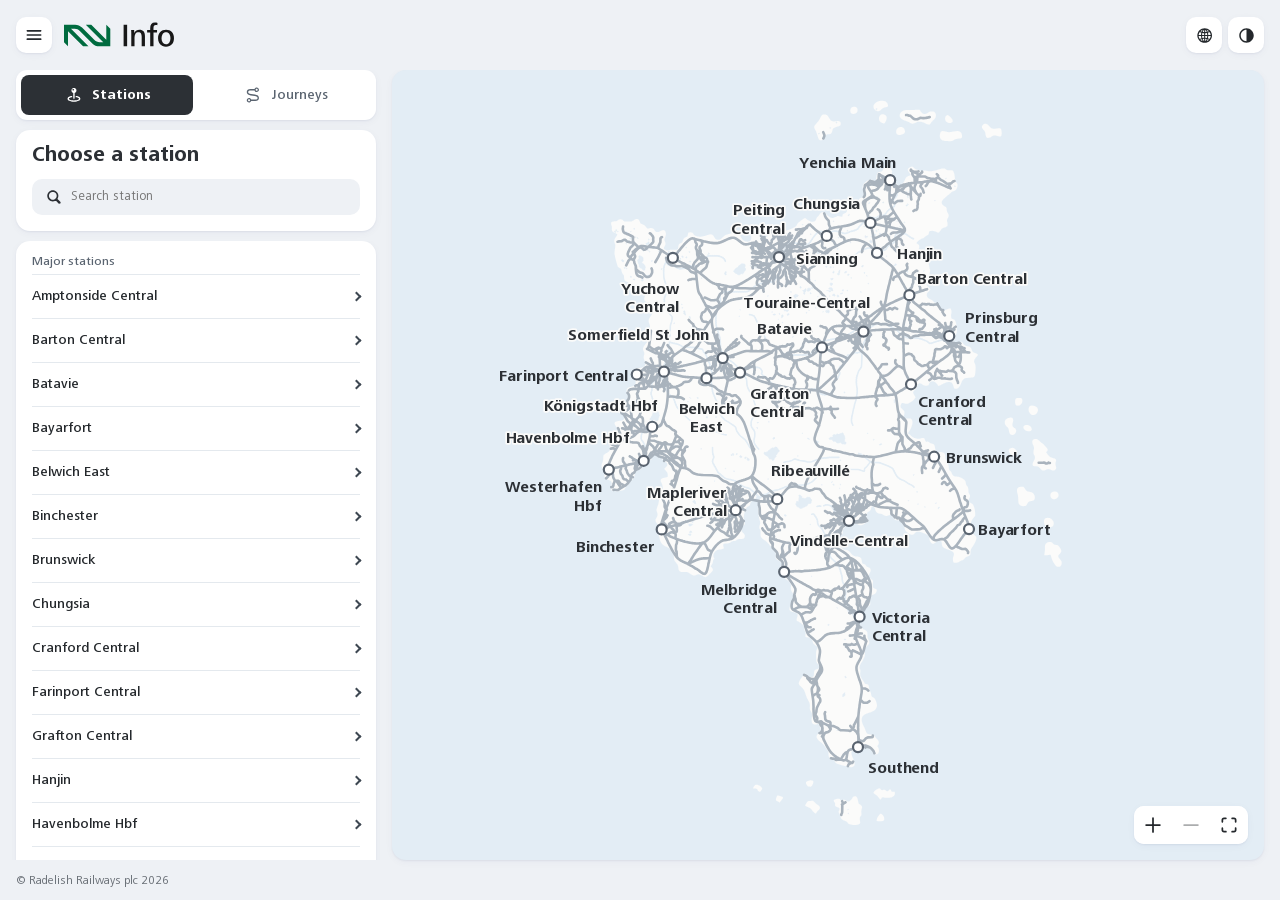
==== commit 2cbc0b50: "Region release 4: Region West (Fairden, Ashbourne); map curves through stations Region West - Fairde" ====
--- a/index.html
+++ b/index.html
@@ -333,7 +333,7 @@
   <footer class="mobile-site-footer">© Radelish Railways plc 2026</footer>
 </div>
 <footer class="desktop-site-footer" aria-label="Copyright">© Radelish Railways plc 2026</footer>
-<script src="js/trains.js?v=0ec3dec4"></script>
-<script src="js/app.js?v=49e185f6"></script>
+<script src="js/trains.js?v=27bcd00e"></script>
+<script src="js/app.js?v=3ccf4d63"></script>
 </body>
 </html>
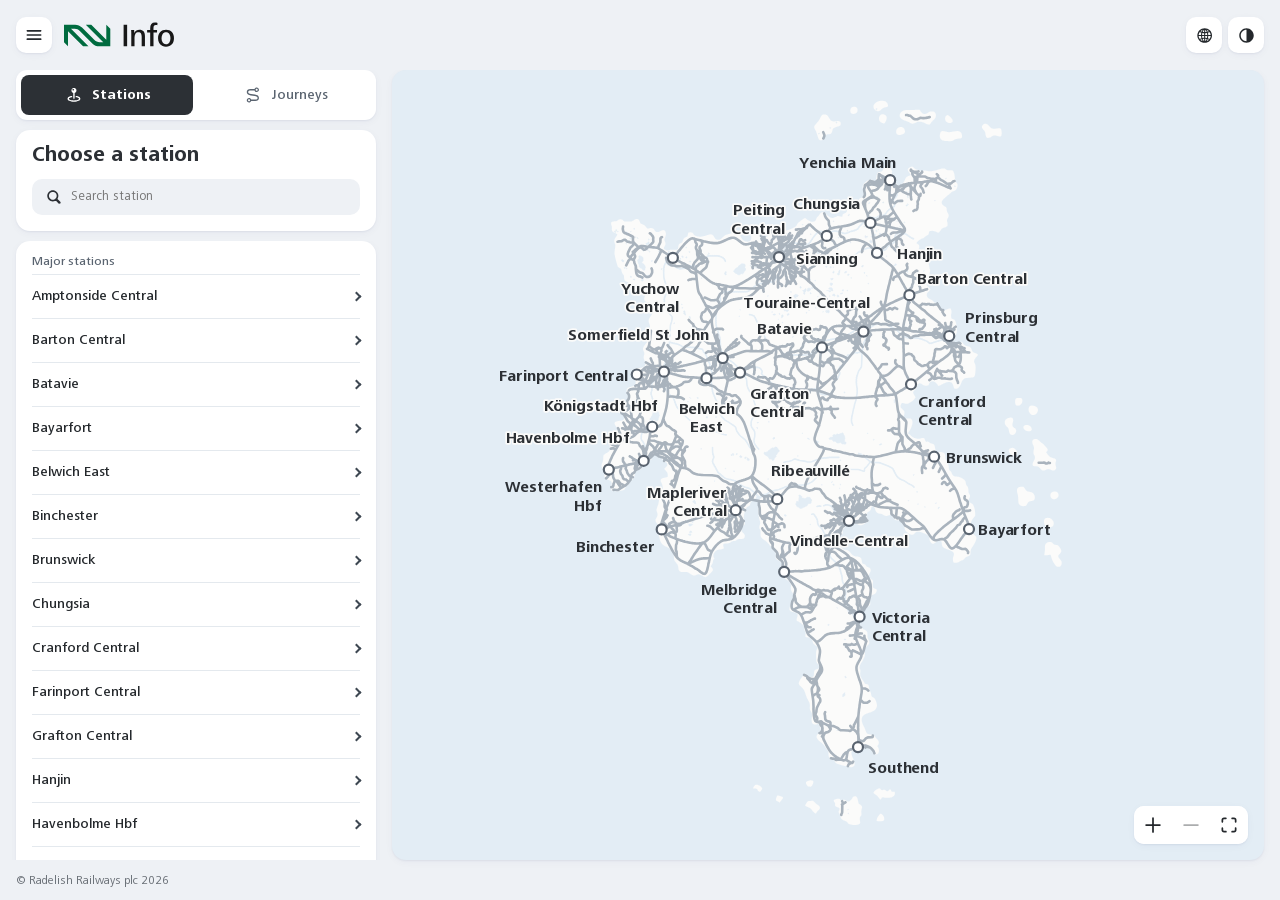
==== commit 4cf81ab6: "Central–Sylvania release 2b: denser Regio, line-end and braid fixes, Merehampton - Density raised to" ====
--- a/index.html
+++ b/index.html
@@ -333,7 +333,7 @@
   <footer class="mobile-site-footer">© Radelish Railways plc 2026</footer>
 </div>
 <footer class="desktop-site-footer" aria-label="Copyright">© Radelish Railways plc 2026</footer>
-<script src="js/trains.js?v=27bcd00e"></script>
-<script src="js/app.js?v=3ccf4d63"></script>
+<script src="js/trains.js?v=249d5d20"></script>
+<script src="js/app.js?v=9628530a"></script>
 </body>
 </html>
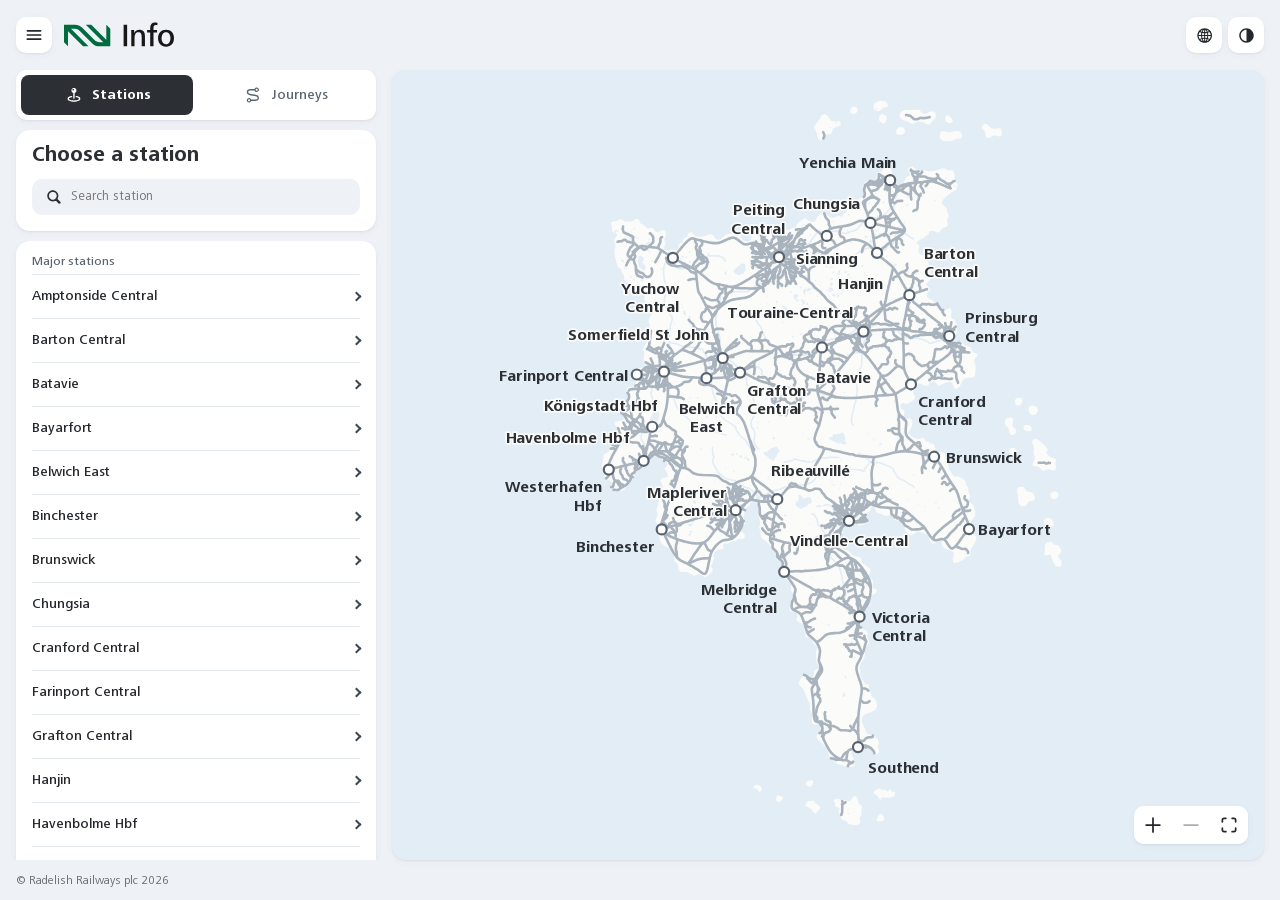
==== commit a505c0f8: "Touraine 1c: denser Touraine Regio/Local; stable Mainline calls (stop rules, calls ratchet, Max free" ====
--- a/index.html
+++ b/index.html
@@ -333,7 +333,7 @@
   <footer class="mobile-site-footer">© Radelish Railways plc 2026</footer>
 </div>
 <footer class="desktop-site-footer" aria-label="Copyright">© Radelish Railways plc 2026</footer>
-<script src="js/trains.js?v=249d5d20"></script>
-<script src="js/app.js?v=9628530a"></script>
+<script src="js/trains.js?v=ce0e4a74"></script>
+<script src="js/app.js?v=600fad46"></script>
 </body>
 </html>
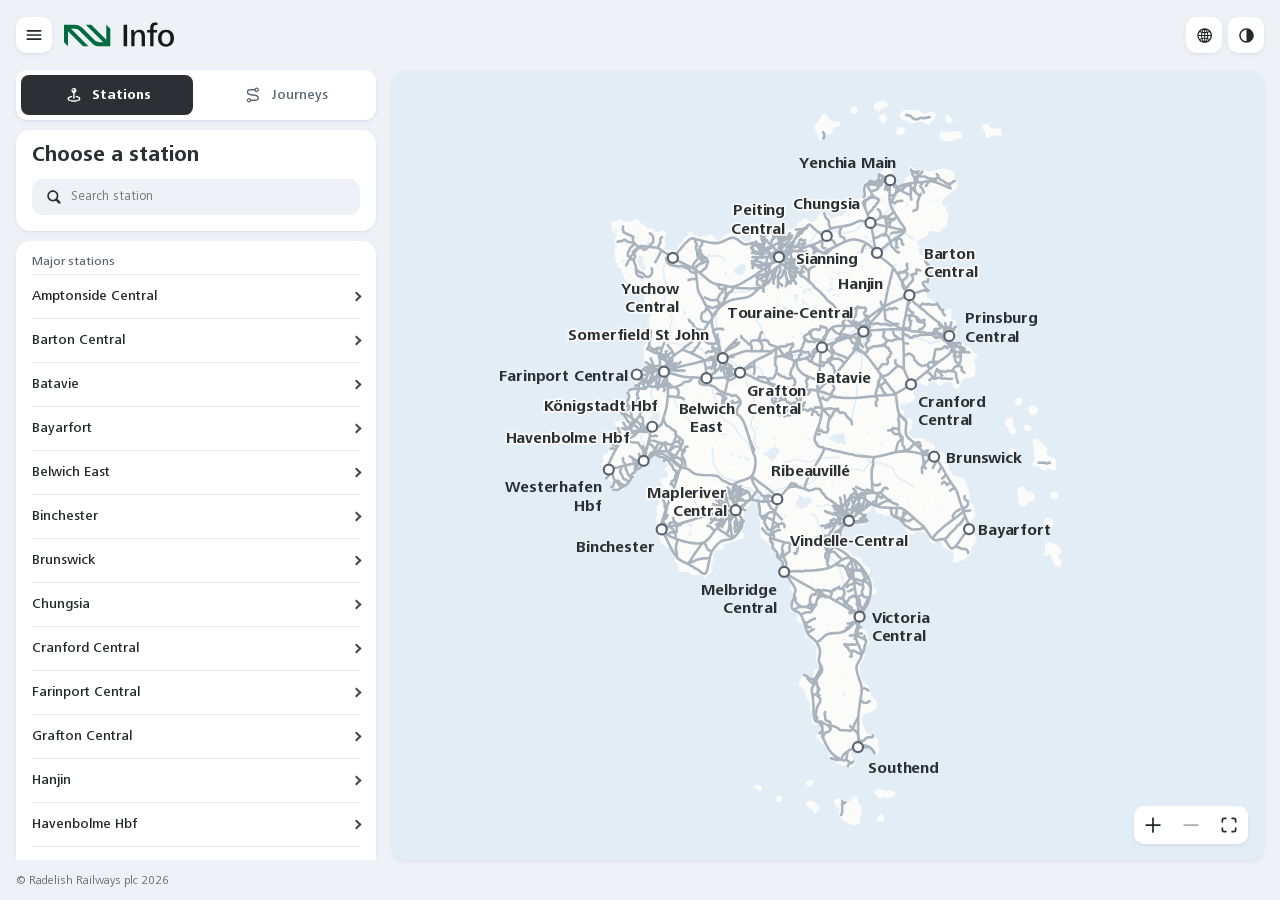
==== commit 1b7d6708: "Region North (Barton) + Region South (Boisières) bundle; Touraine residuals; state-language names Co" ====
--- a/index.html
+++ b/index.html
@@ -333,7 +333,7 @@
   <footer class="mobile-site-footer">© Radelish Railways plc 2026</footer>
 </div>
 <footer class="desktop-site-footer" aria-label="Copyright">© Radelish Railways plc 2026</footer>
-<script src="js/trains.js?v=ce0e4a74"></script>
-<script src="js/app.js?v=600fad46"></script>
+<script src="js/trains.js?v=03e618c6"></script>
+<script src="js/app.js?v=07bdf031"></script>
 </body>
 </html>
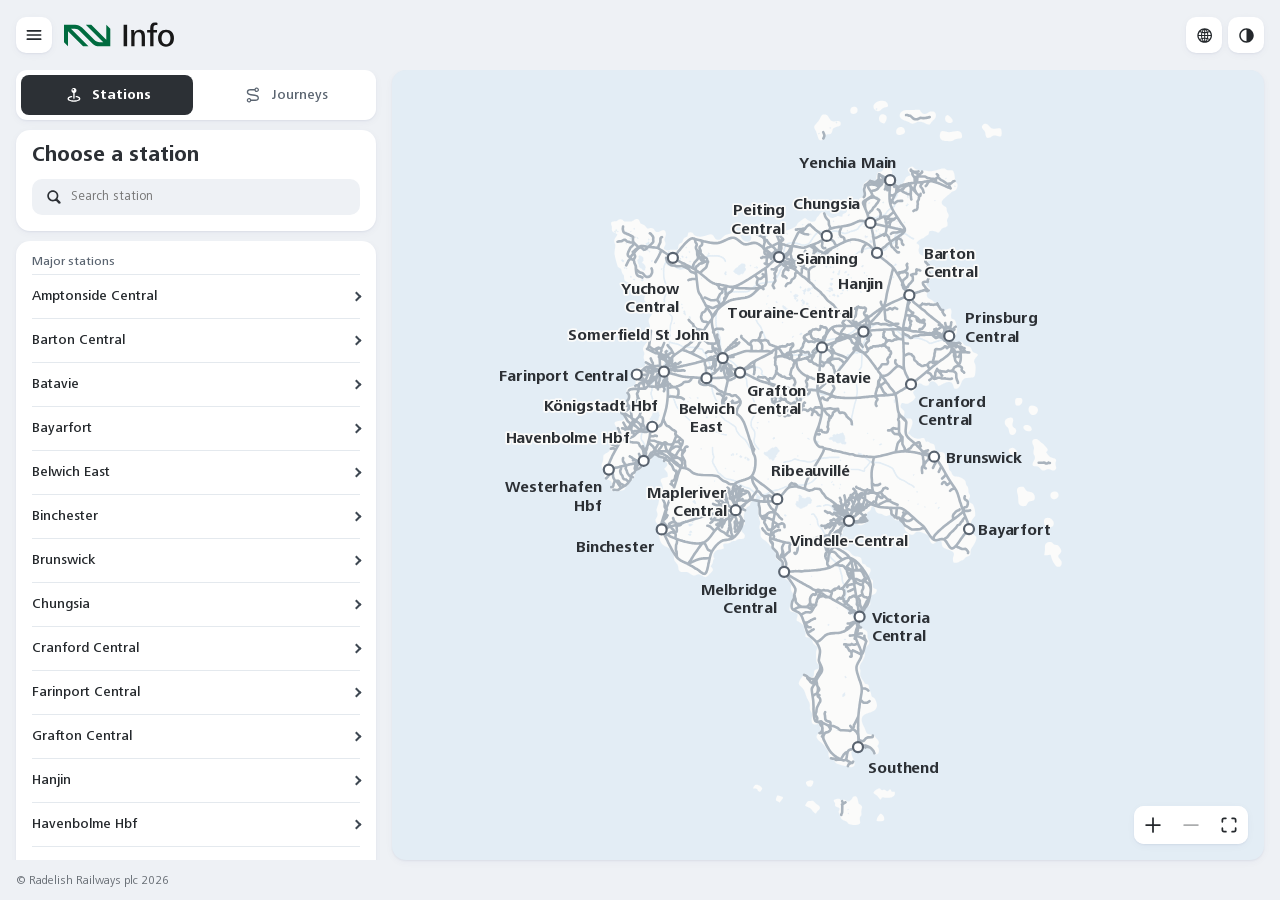
==== commit 2af7f6c3: "Region Peiting: new S-Bahn A–K; Chinese station names in Cathia; Shuanting / Chuanjou swapped Co-Aut" ====
--- a/index.html
+++ b/index.html
@@ -333,7 +333,7 @@
   <footer class="mobile-site-footer">© Radelish Railways plc 2026</footer>
 </div>
 <footer class="desktop-site-footer" aria-label="Copyright">© Radelish Railways plc 2026</footer>
-<script src="js/trains.js?v=03e618c6"></script>
-<script src="js/app.js?v=07bdf031"></script>
+<script src="js/trains.js?v=abbbec15"></script>
+<script src="js/app.js?v=c3815746"></script>
 </body>
 </html>
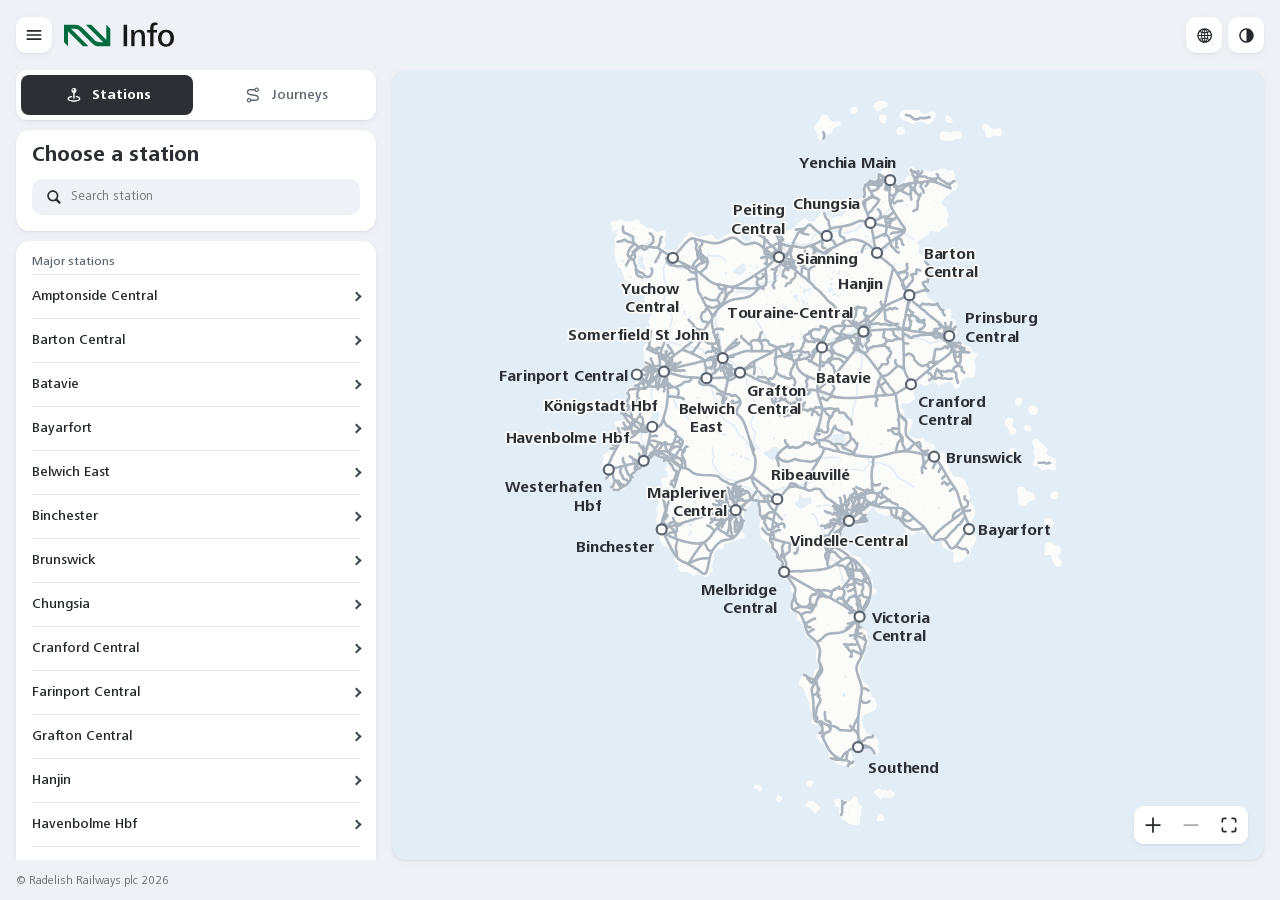
==== commit fb5ddacc: "Merlaut basin: new Regio, ML-006 / HS-015 straightened through Merlaut; Max through-trains keep thei" ====
--- a/index.html
+++ b/index.html
@@ -333,7 +333,7 @@
   <footer class="mobile-site-footer">© Radelish Railways plc 2026</footer>
 </div>
 <footer class="desktop-site-footer" aria-label="Copyright">© Radelish Railways plc 2026</footer>
-<script src="js/trains.js?v=abbbec15"></script>
-<script src="js/app.js?v=c3815746"></script>
+<script src="js/trains.js?v=1d1b83ad"></script>
+<script src="js/app.js?v=d465d1bf"></script>
 </body>
 </html>
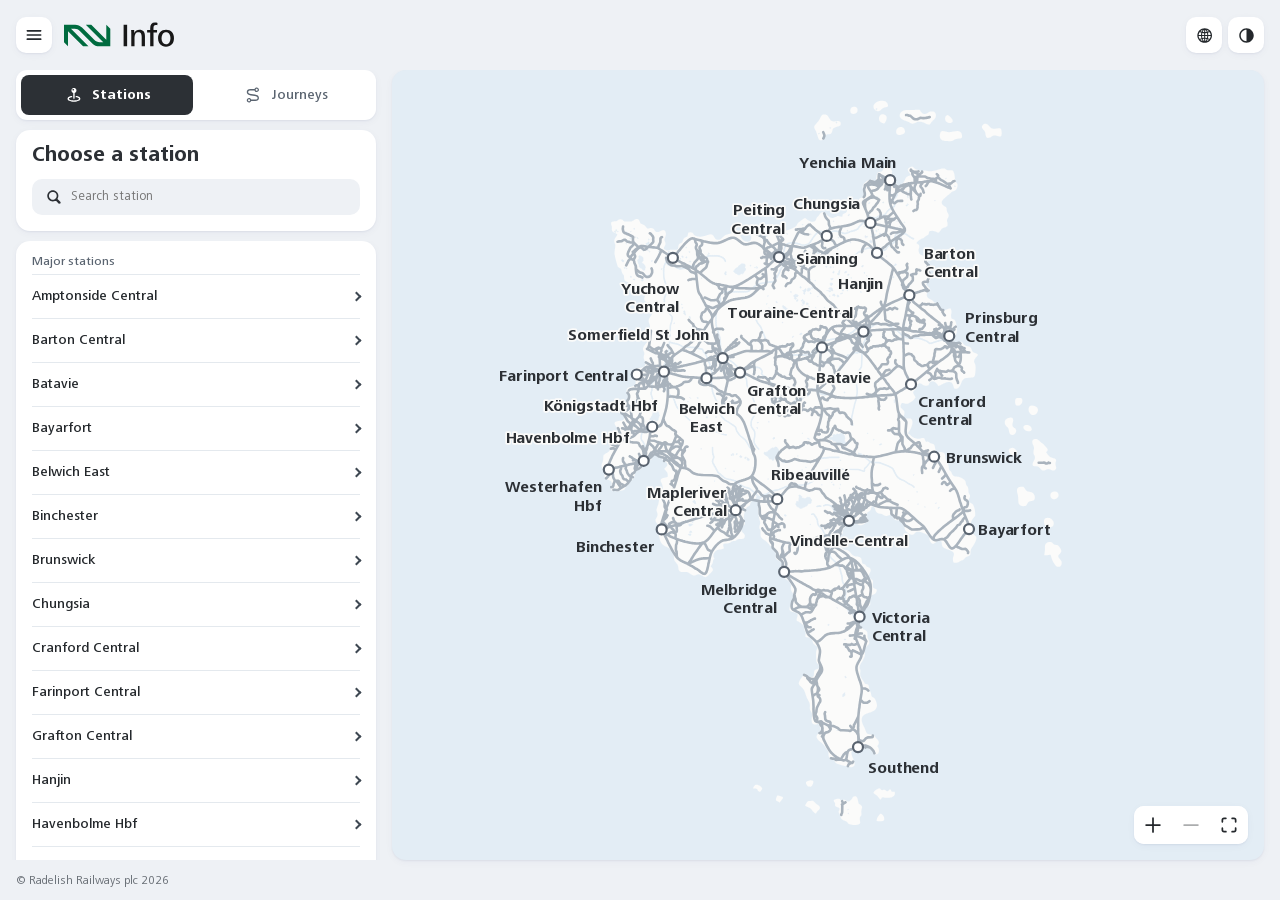
==== commit 1571a01d: "Region Stourthorpe: new Regio; Chesterbridge Green West / Chesterbridge Green Co-Authored-By: Claude" ====
--- a/index.html
+++ b/index.html
@@ -333,7 +333,7 @@
   <footer class="mobile-site-footer">© Radelish Railways plc 2026</footer>
 </div>
 <footer class="desktop-site-footer" aria-label="Copyright">© Radelish Railways plc 2026</footer>
-<script src="js/trains.js?v=1d1b83ad"></script>
-<script src="js/app.js?v=d465d1bf"></script>
+<script src="js/trains.js?v=2c1a5952"></script>
+<script src="js/app.js?v=97293c44"></script>
 </body>
 </html>
